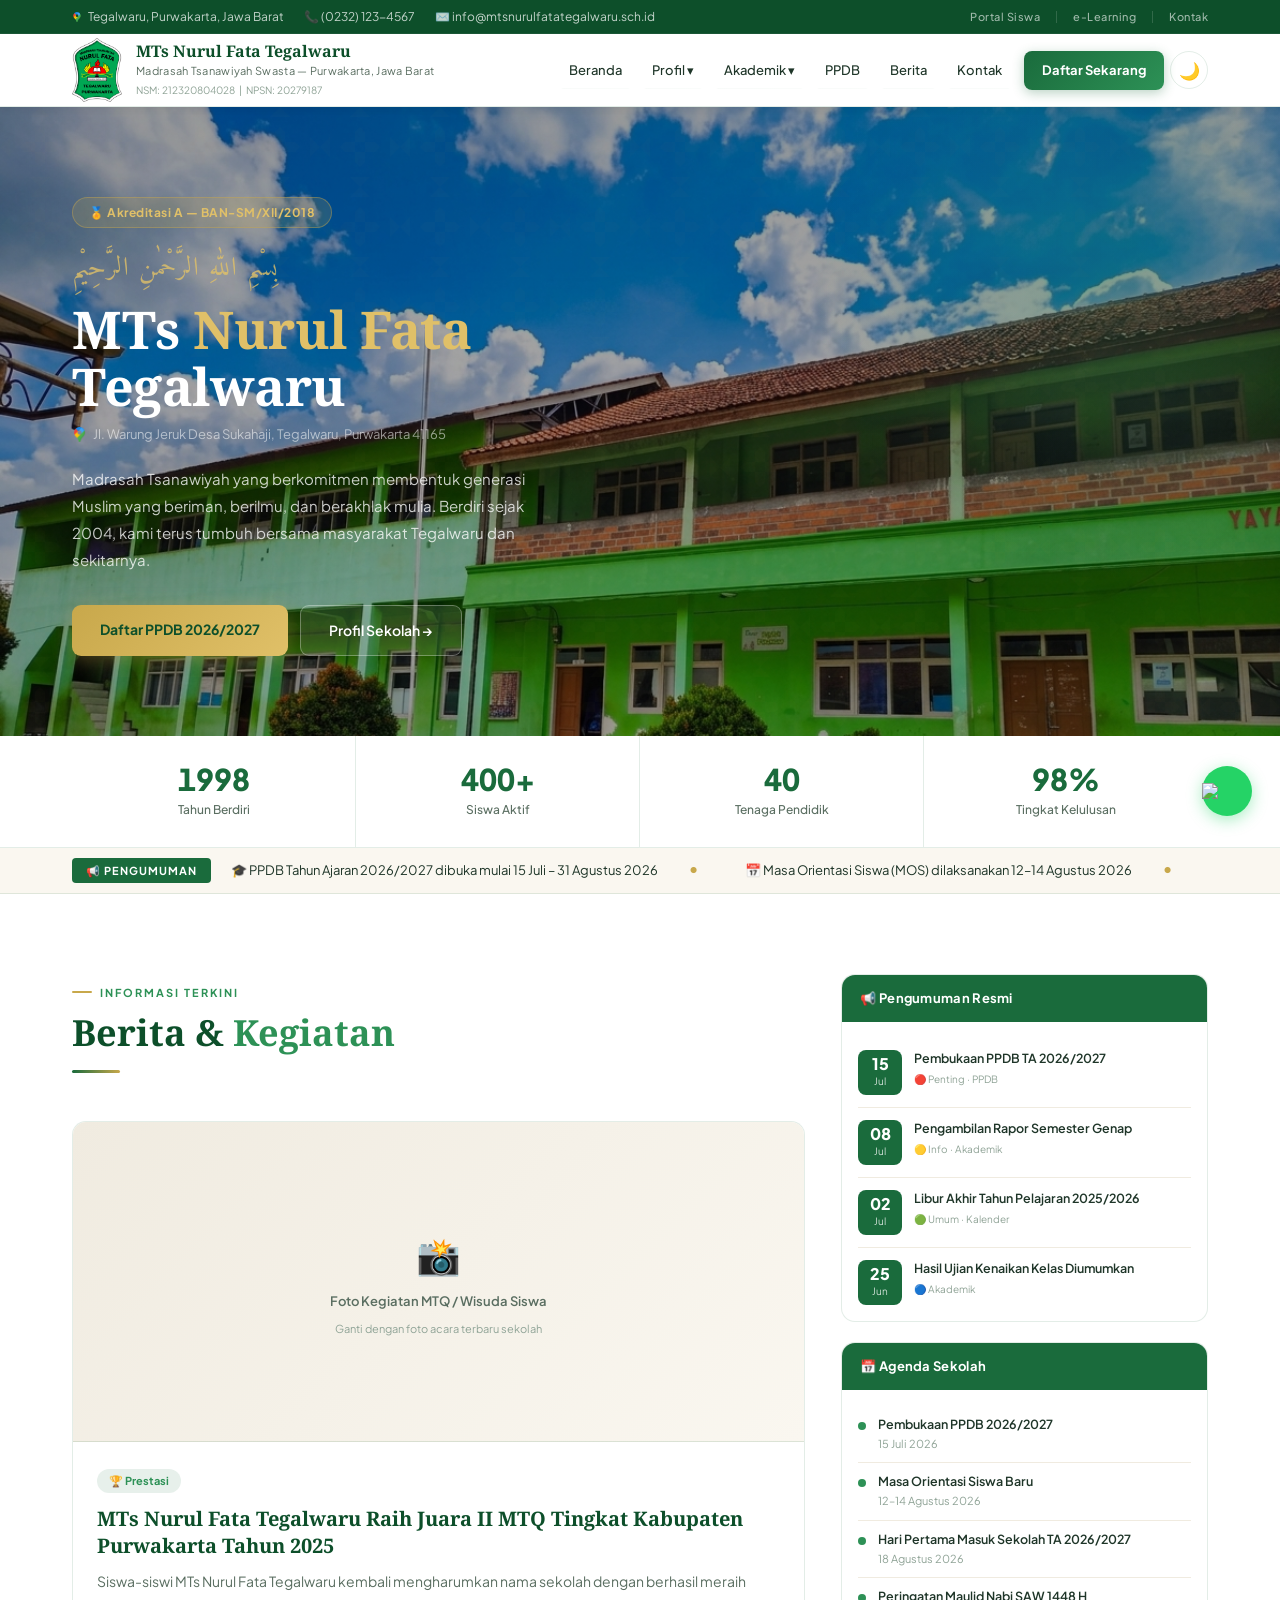
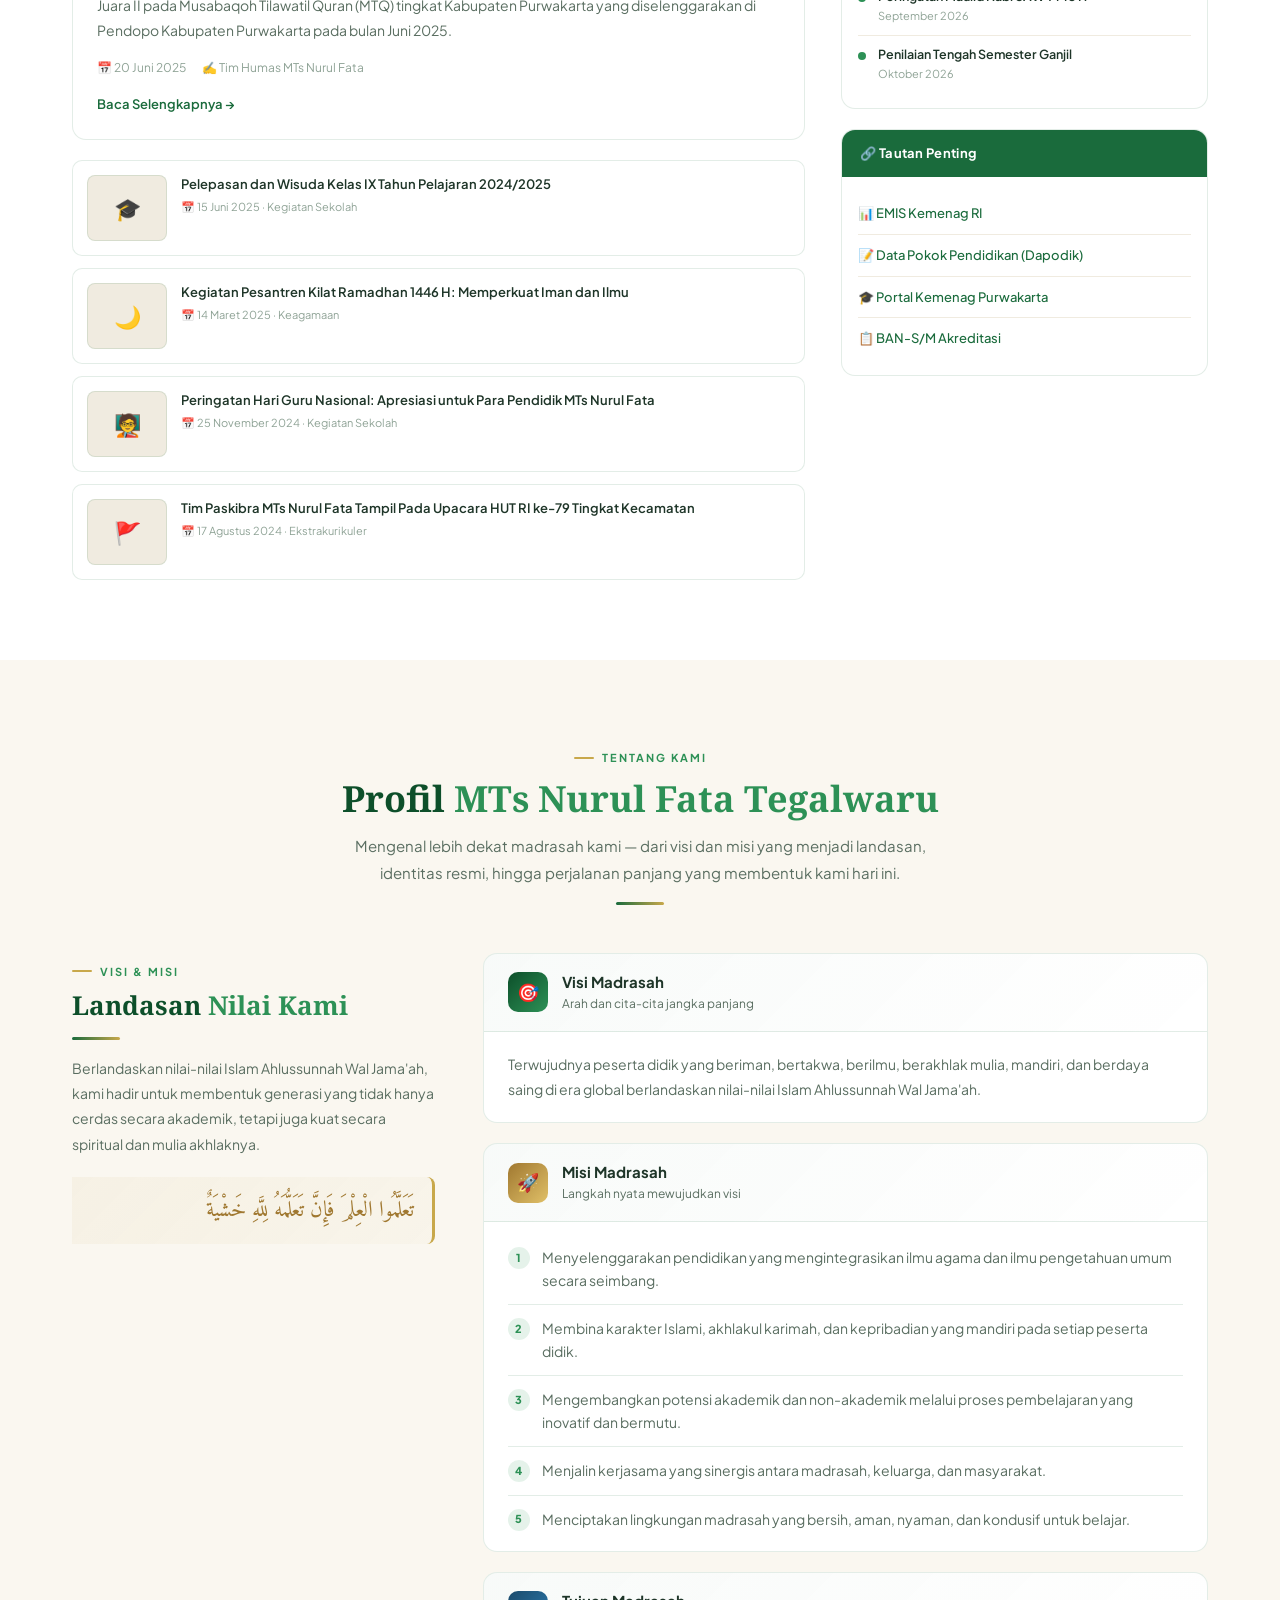
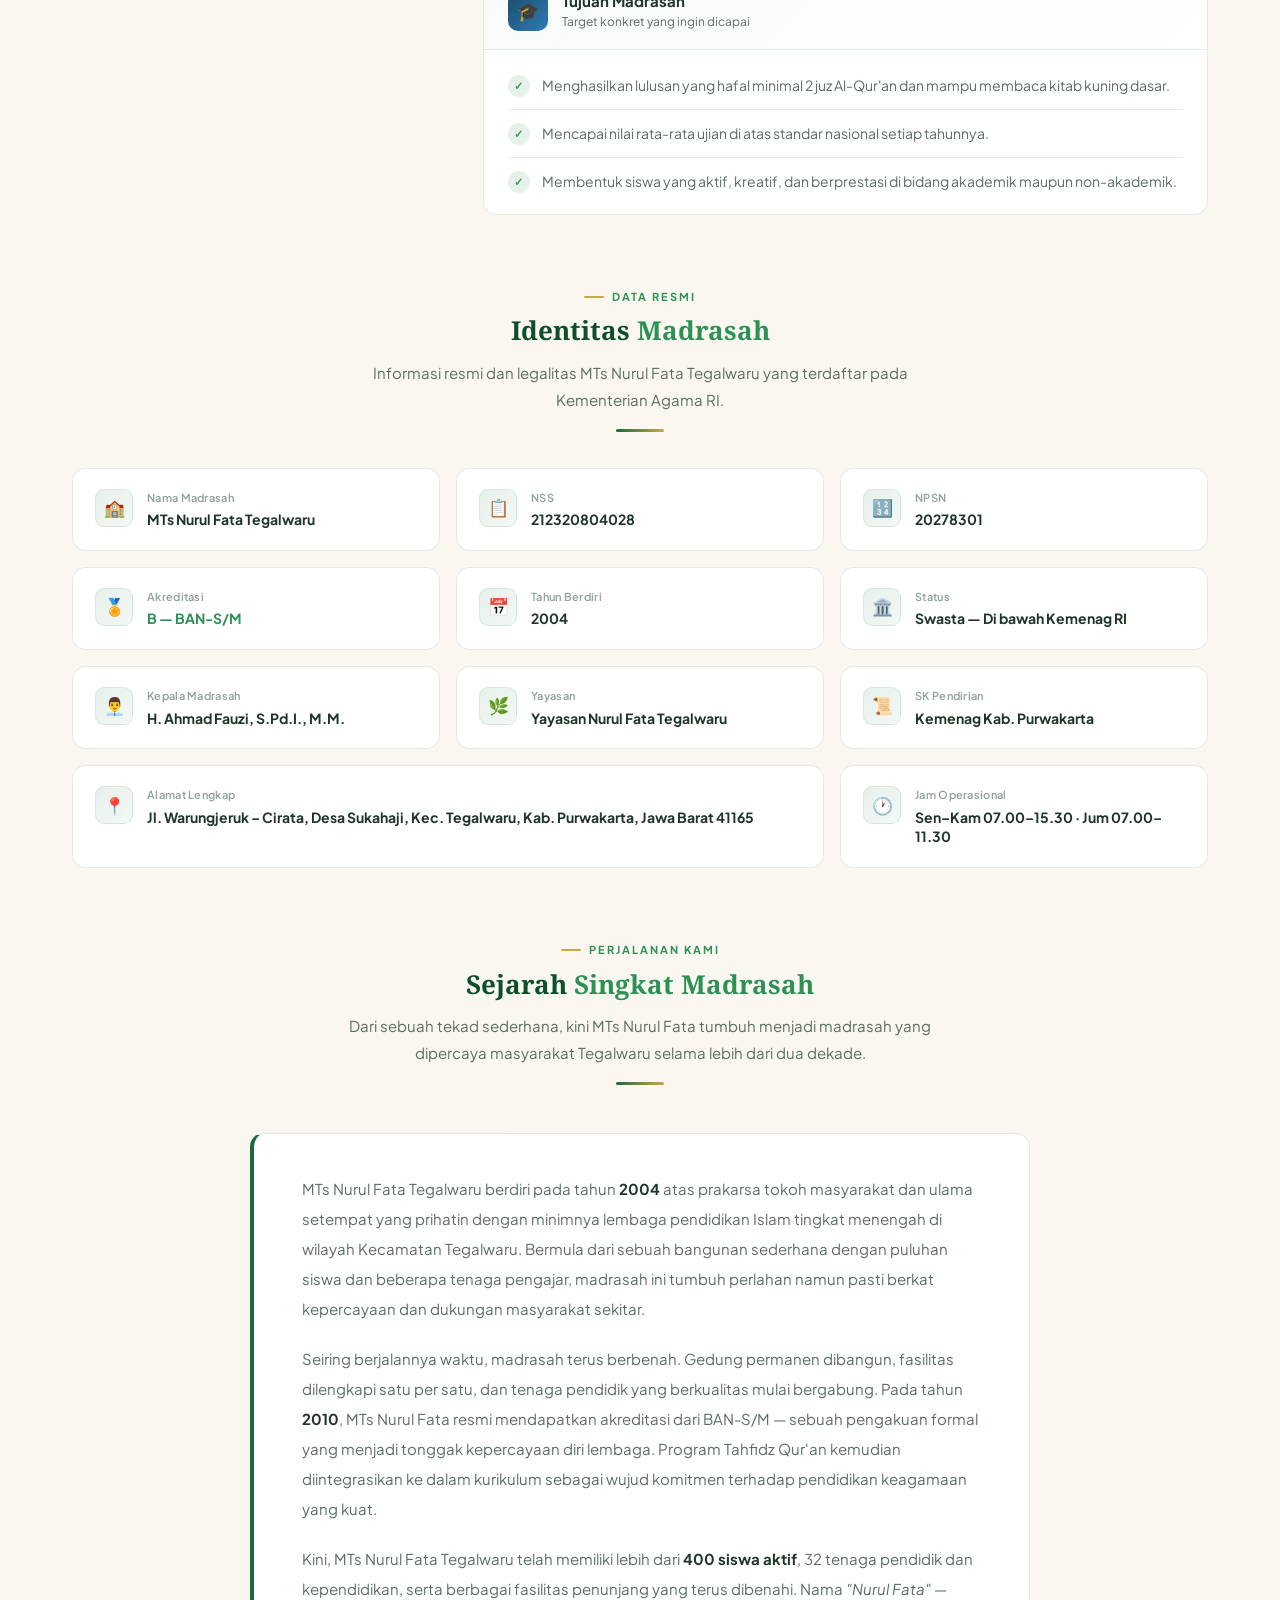
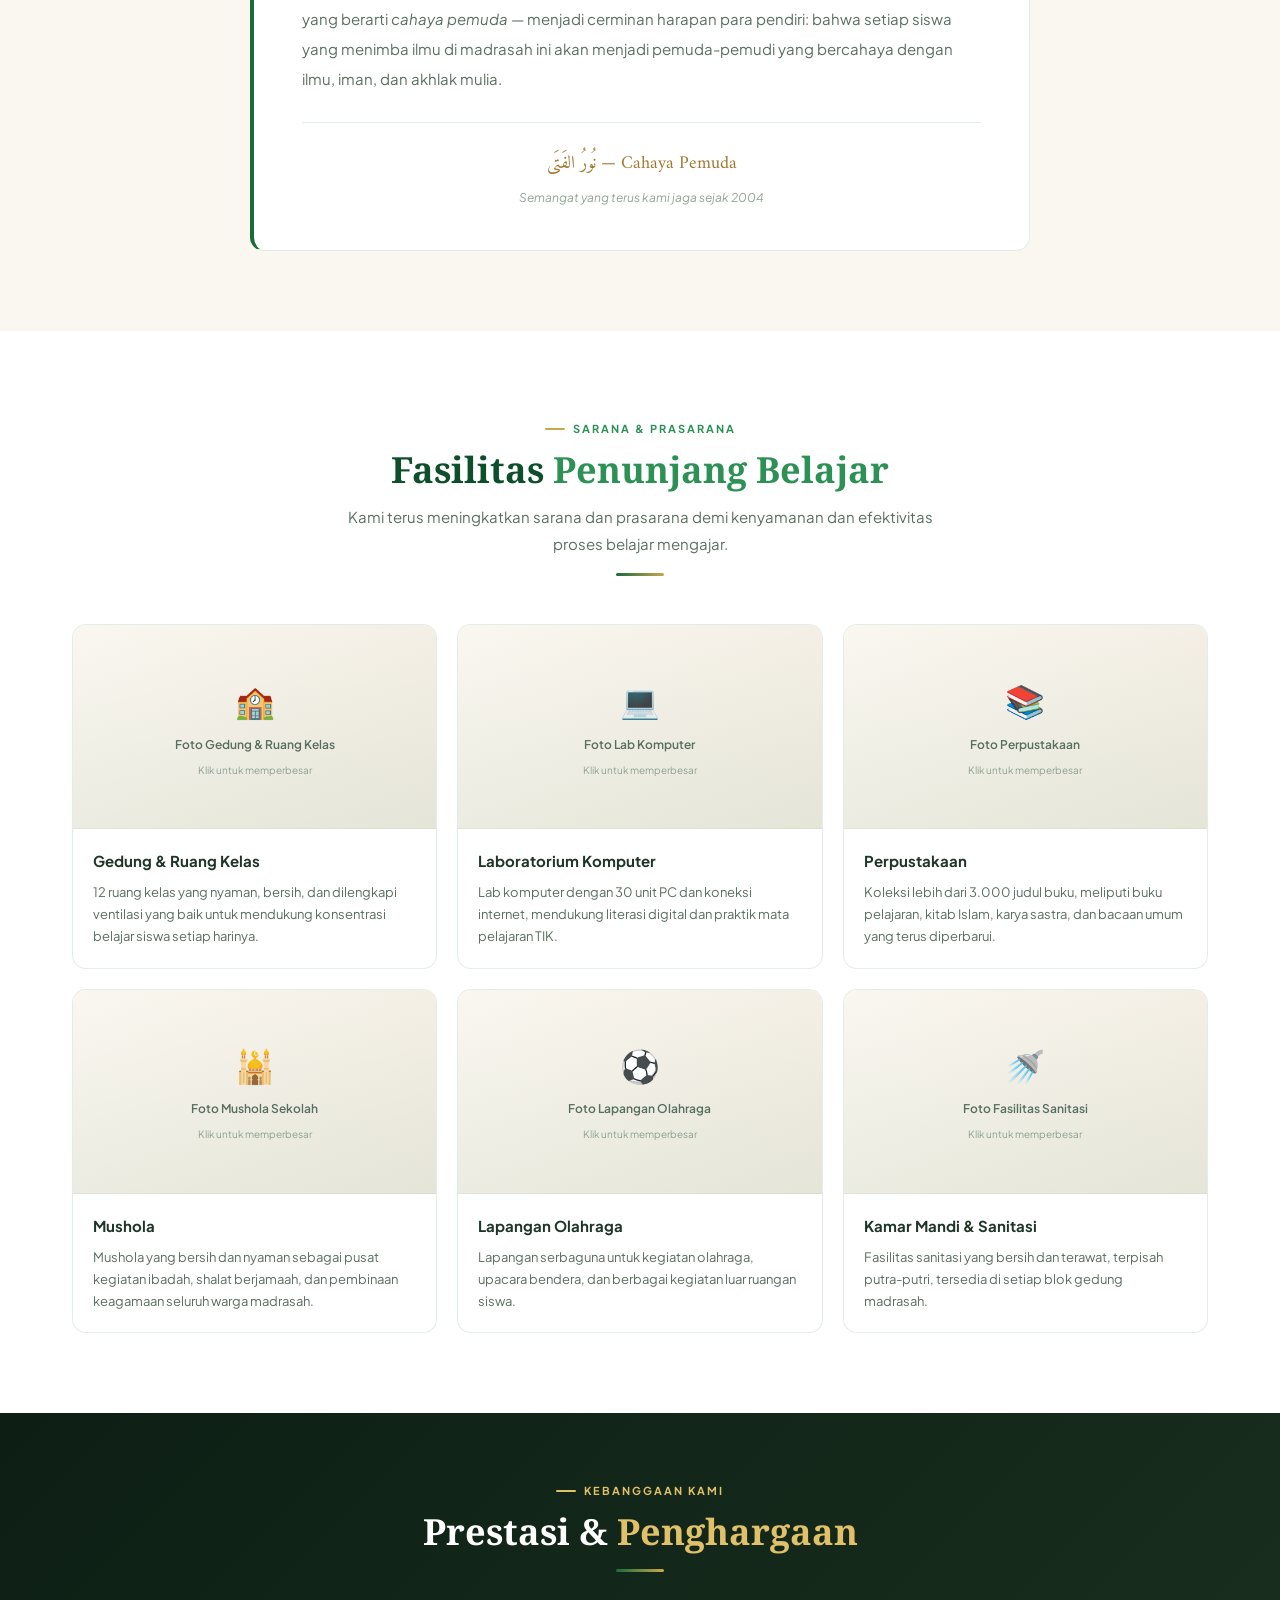
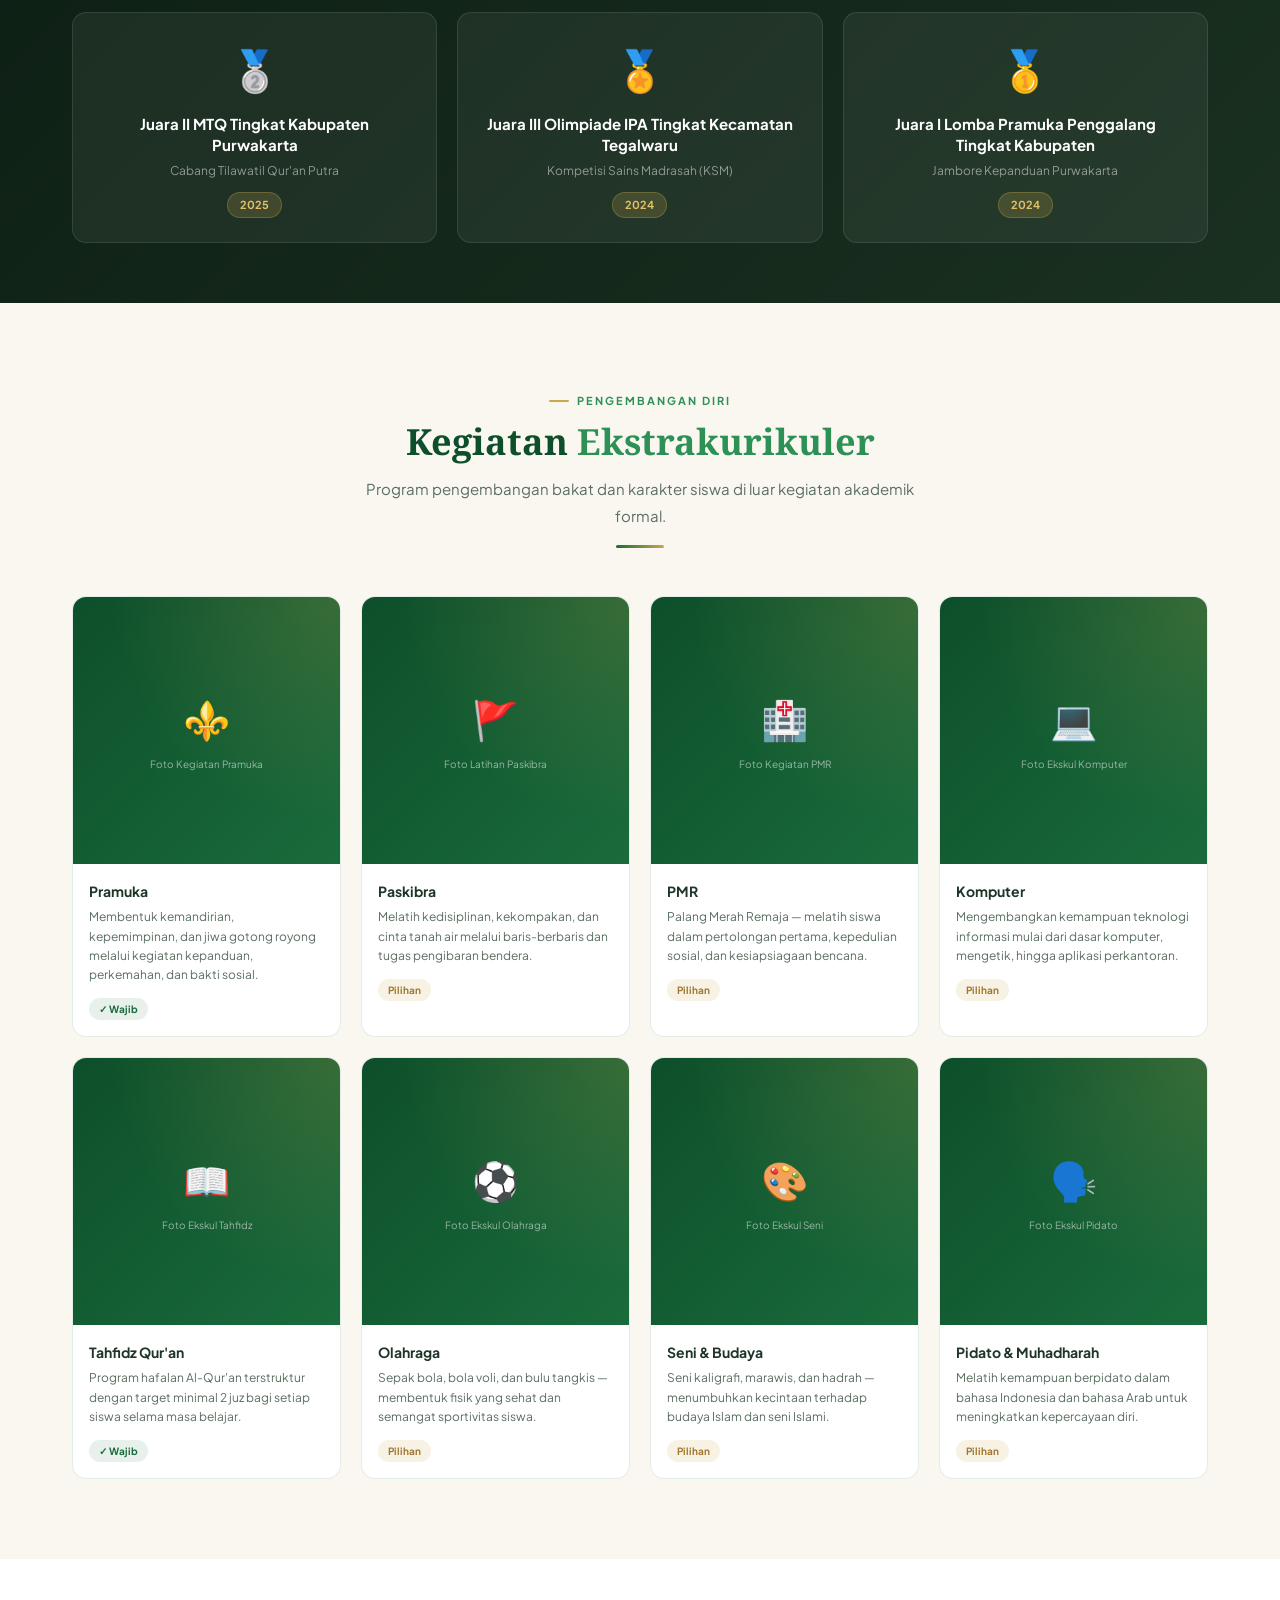
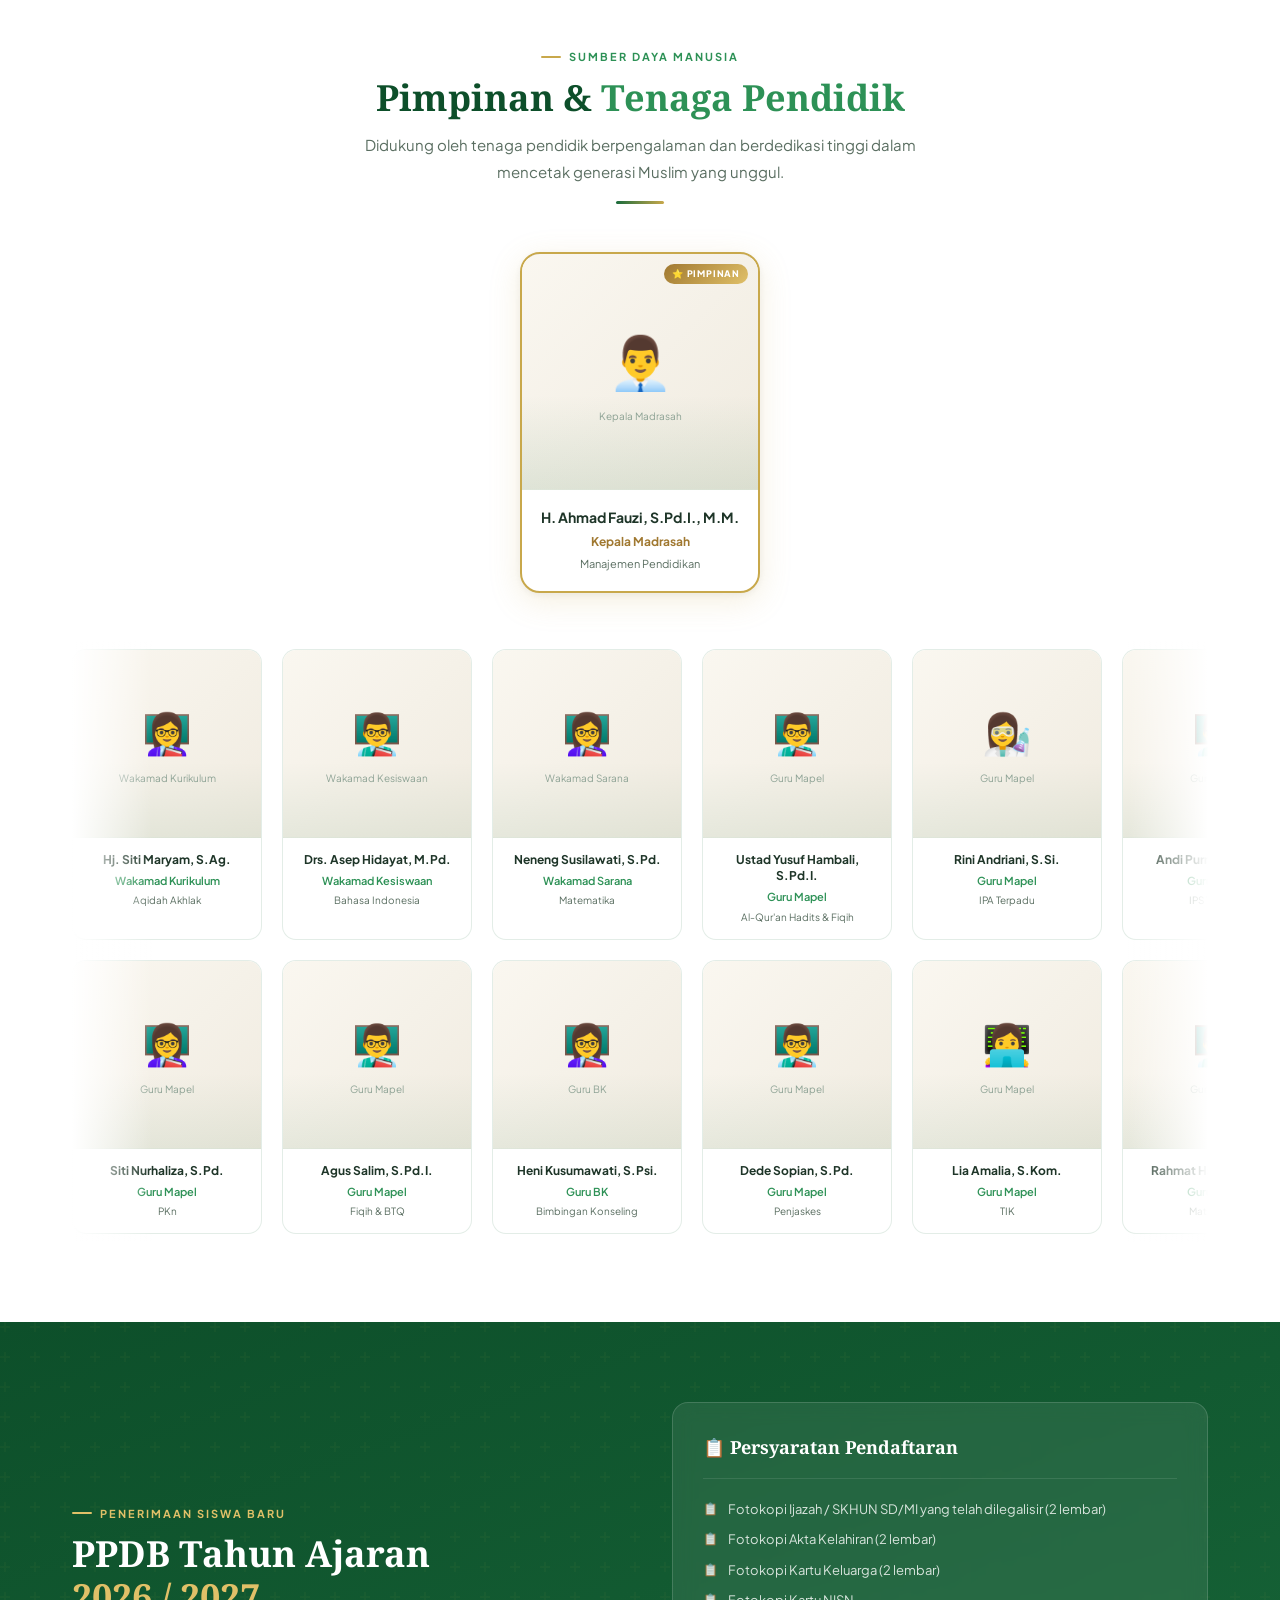
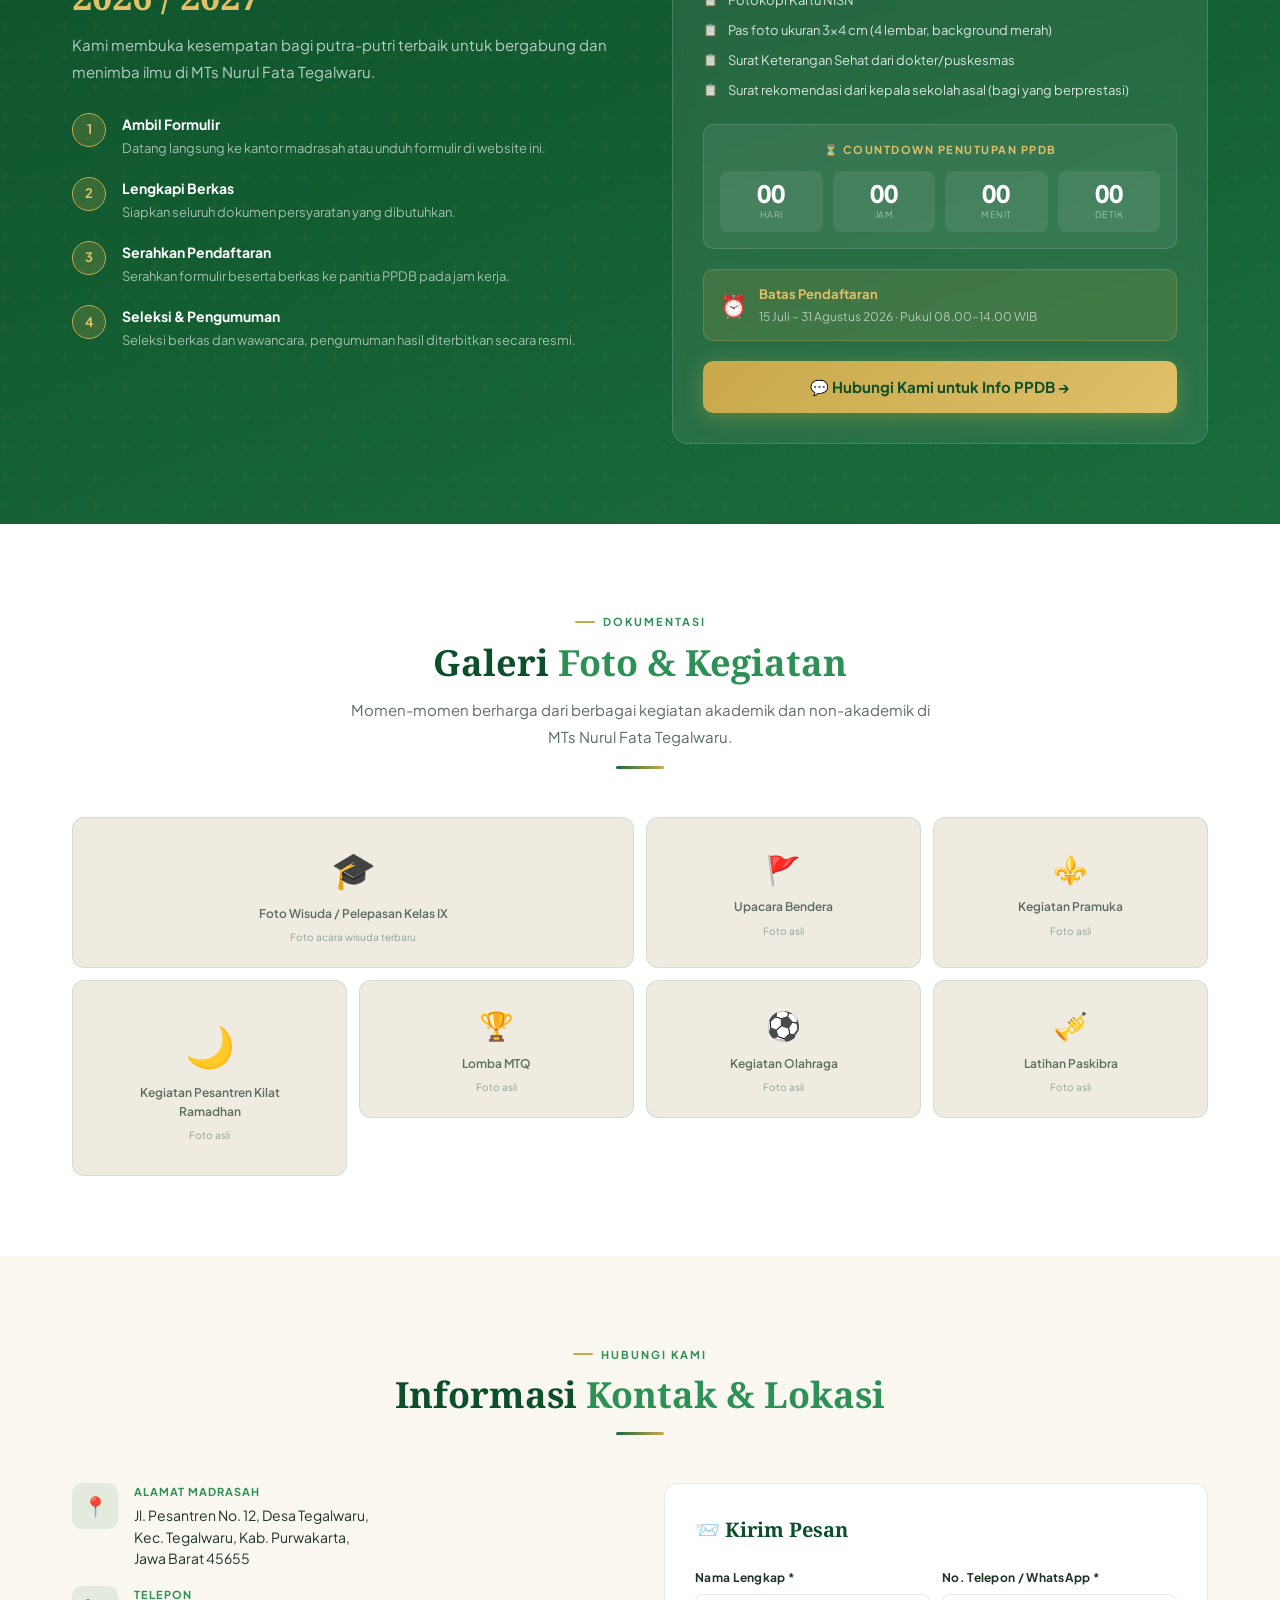
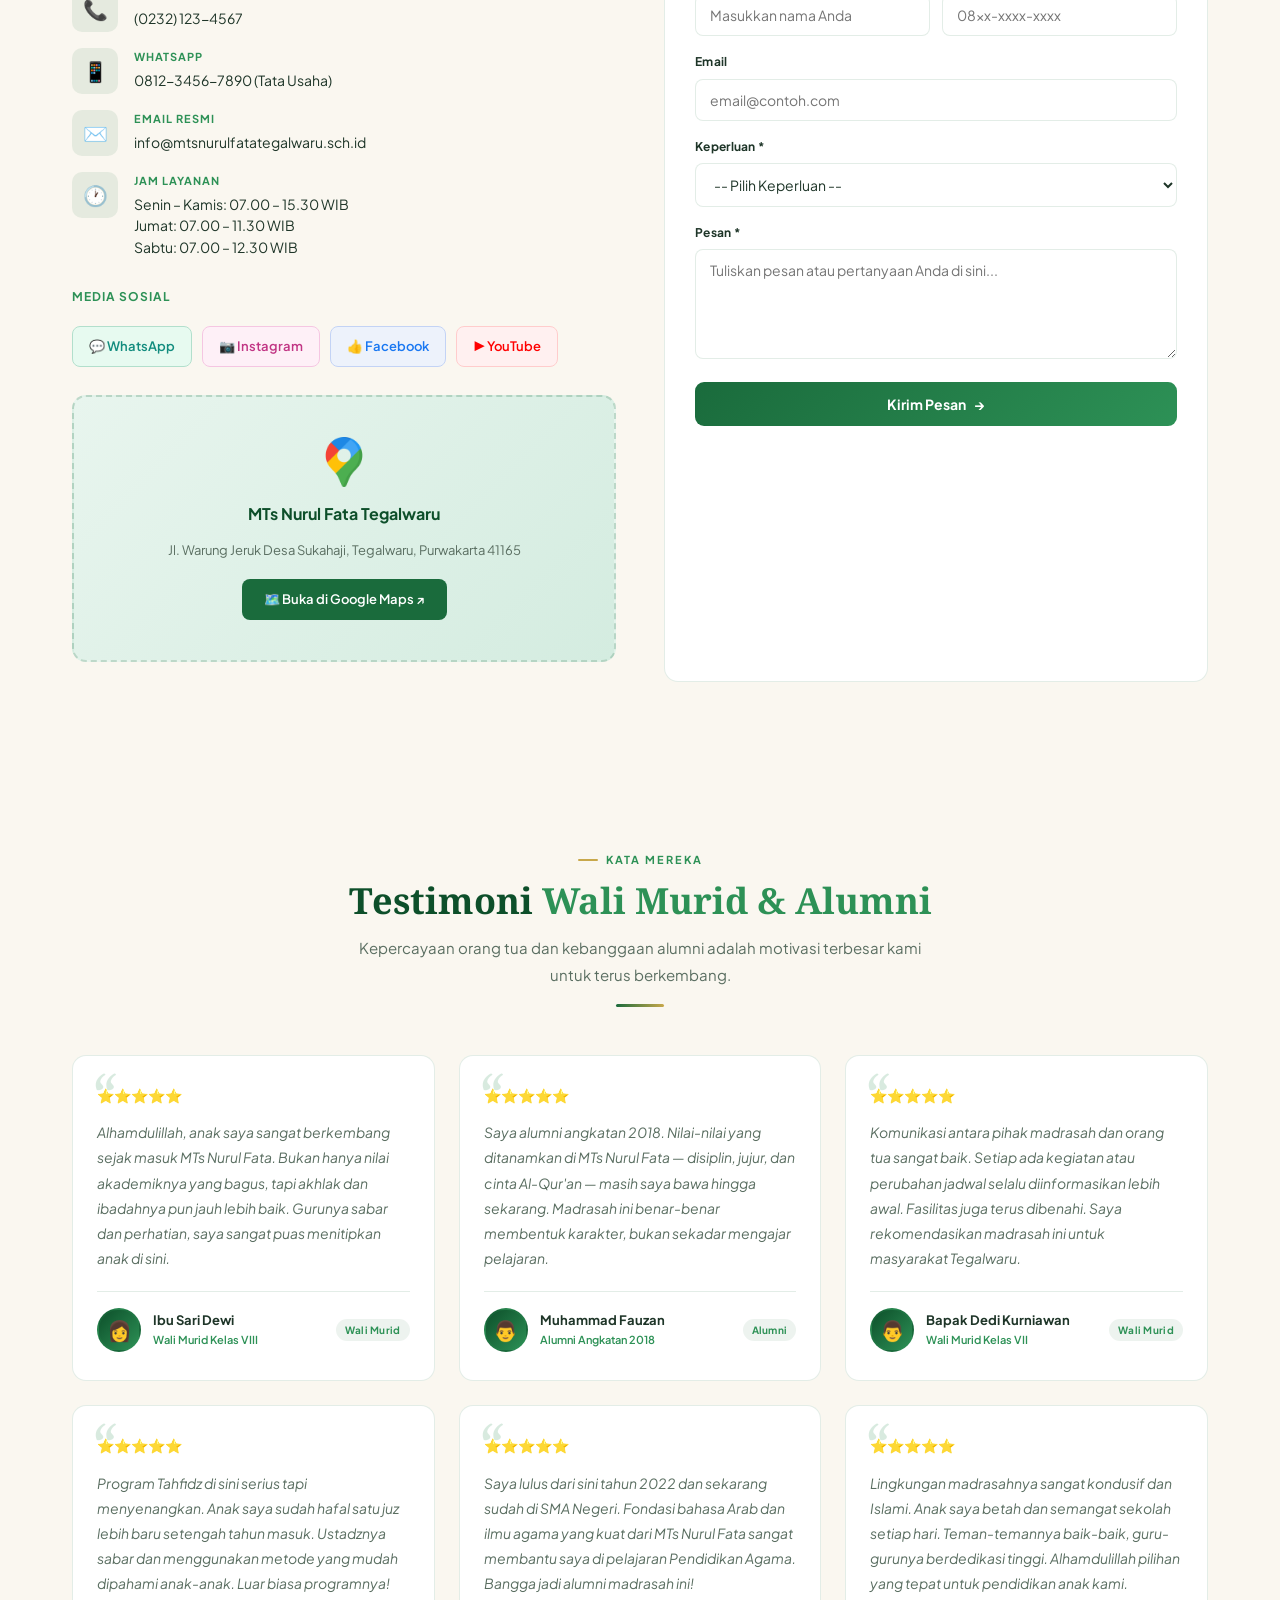
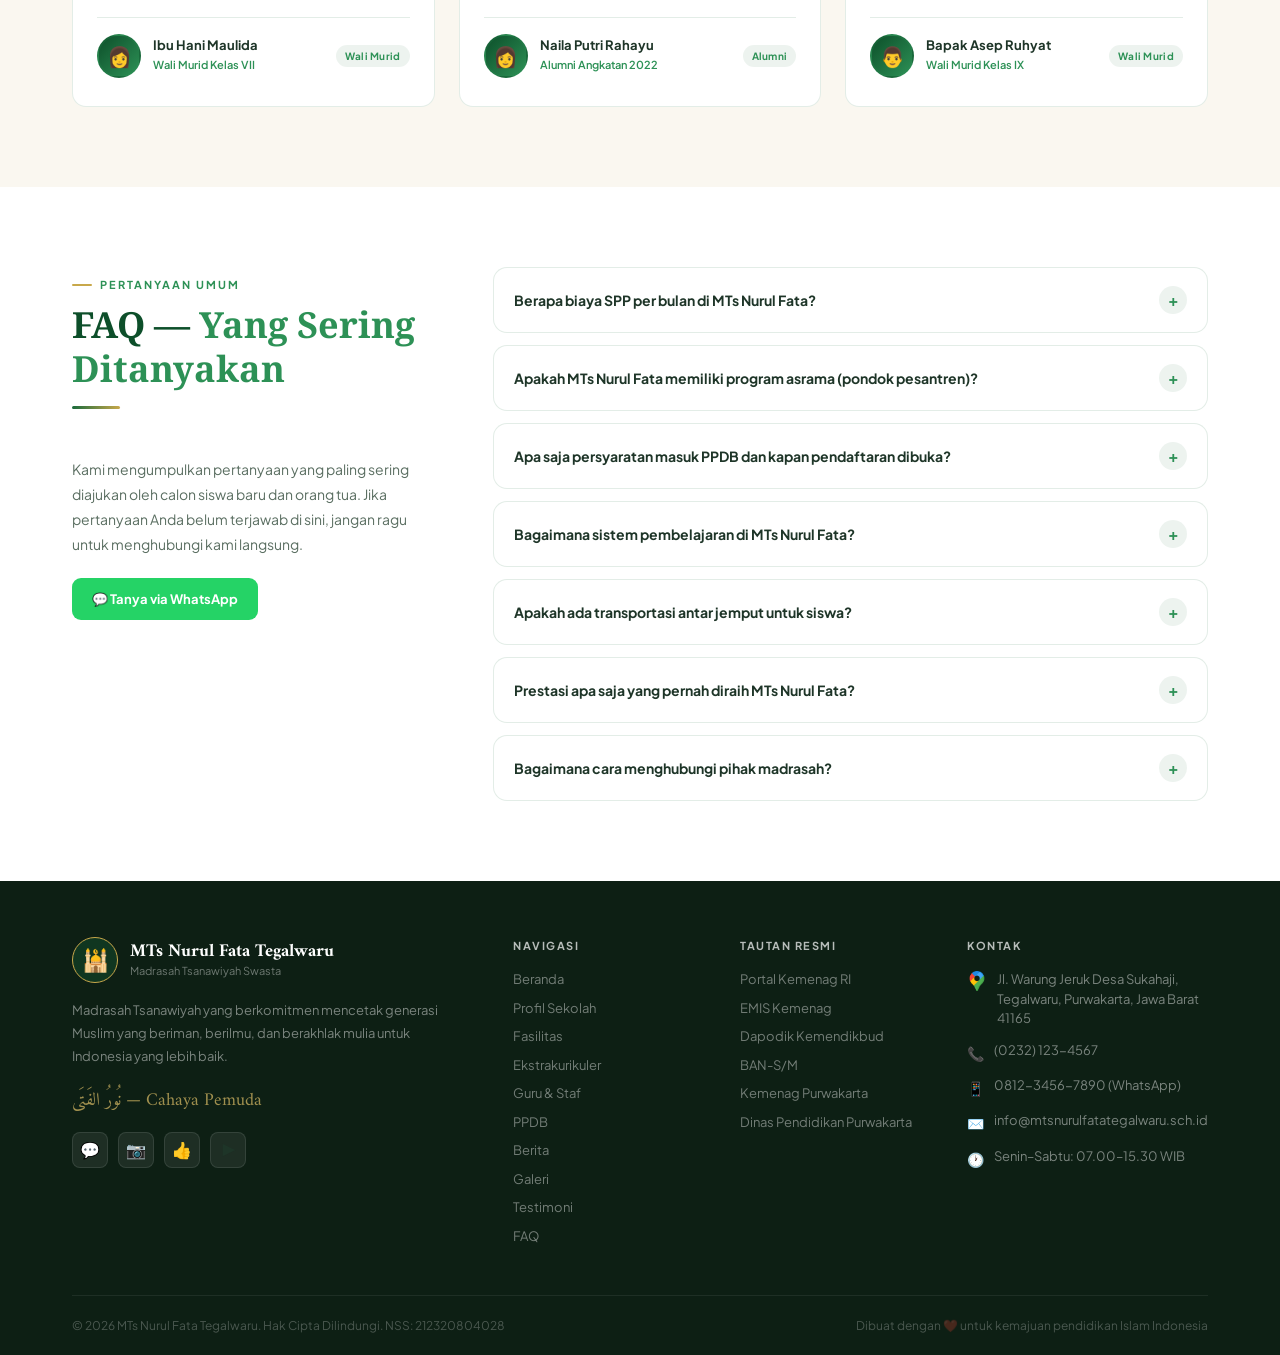
==== index.html @ 9e8f7e82 "Rename mts-nurul-fata-professional-2.html to index.html" ====
<!DOCTYPE html>
<html lang="id">
<head>
<meta charset="UTF-8"/>
<meta name="viewport" content="width=device-width, initial-scale=1.0"/>
<meta name="description" content="Website Resmi MTs Nurul Fata Tegalwaru - Madrasah Tsanawiyah Swasta, Tegalwaru, Purwakarta, Jawa Barat. Beriman, Berilmu, Berakhlak Mulia."/>
<meta name="keywords" content="MTs Nurul Fata, Tegalwaru, Purwakarta, Madrasah, PPDB, Sekolah Islam"/>
<meta property="og:title" content="MTs Nurul Fata Tegalwaru"/>
<meta property="og:description" content="Madrasah Tsanawiyah yang berkomitmen mencetak generasi Muslim yang beriman, berilmu, dan berakhlak mulia."/>
<title>MTs Nurul Fata Tegalwaru — Madrasah Tsanawiyah Swasta</title>
<link href="https://fonts.googleapis.com/css2?family=Amiri:ital,wght@0,400;0,700;1,400&family=Noto+Serif:ital,wght@0,400;0,600;0,700;1,400&family=Plus+Jakarta+Sans:wght@300;400;500;600;700;800&display=swap" rel="stylesheet"/>

<link rel="stylesheet" type="text/css" href="styles.css">
</head>
<body>

<!-- ══ LOADER ══ -->
<div id="loader">
  <div class="loader-logo">
    <img src="Logo-nf-loading.png">
  </div>
  <div class="loader-text">بِسْمِ اللّٰهِ الرَّحْمٰنِ الرَّحِيْمِ</div>
  <div class="loader-bar"><div class="loader-bar-fill"></div></div>
</div>

<!-- ══ BACK TO TOP ══ -->
<button id="backToTop" onclick="window.scrollTo({top:0,behavior:'smooth'})" title="Kembali ke atas">↑</button>

<!-- ══ WHATSAPP FLOATING ══ -->
<a id="waFloat" href="https://wa.me/6281234567890?text=Assalamu'alaikum%2C%20saya%20ingin%20bertanya%20tentang%20MTs%20Nurul%20Fata%20Tegalwaru" target="_blank" title="Chat WhatsApp">
  <img src="WhatsApp2.png" width="50">
</a>

<!-- ══ LIGHTBOX ══ -->
<div class="lightbox" id="lightbox" onclick="closeLightbox()">
  <button class="lightbox-close" onclick="closeLightbox()">✕</button>
  <div class="lightbox-content" onclick="event.stopPropagation()">
    <div class="lightbox-icon" id="lbIcon">📸</div>
    <div class="lightbox-title" id="lbTitle"></div>
    <div class="lightbox-sub" id="lbSub">Foto asli akan ditampilkan di sini</div>
  </div>
</div>

<!-- ══ MOBILE NAV ══ -->
<div class="mobile-nav" id="mobileNav" onclick="closeMobileNav()">
  <div class="mobile-nav-panel" onclick="event.stopPropagation()">
    <a href="#beranda" onclick="closeMobileNav()">🏠 Beranda</a>
    <a href="#profil" onclick="closeMobileNav()">🏫 Profil Sekolah</a>
    <a href="#fasilitas" onclick="closeMobileNav()">🏗️ Fasilitas</a>
    <a href="#ekskul" onclick="closeMobileNav()">⚽ Ekstrakurikuler</a>
    <a href="#guru" onclick="closeMobileNav()">👨‍🏫 Guru & Staf</a>
    <a href="#ppdb" onclick="closeMobileNav()">📝 PPDB</a>
    <a href="#berita" onclick="closeMobileNav()">📰 Berita</a>
    <a href="#galeri" onclick="closeMobileNav()">📸 Galeri</a>
    <a href="#kontak" onclick="closeMobileNav()">📞 Kontak</a>
    <a href="#ppdb" class="mobile-ppdb" onclick="closeMobileNav()">Daftar PPDB 2026/2027</a>
    <button onclick="toggleDark()" style="margin-top:16px;width:100%;padding:12px;border-radius:9px;border:1.5px solid var(--border);background:transparent;font-family:inherit;font-size:14px;font-weight:600;color:var(--teks);cursor:pointer;" id="darkToggleMobile">🌙 Ganti Tema Gelap/Terang</button>
  </div>
</div>

<!-- ══ TOP BAR ══ -->
<div class="topbar">
  <div class="topbar-inner">
    <div class="topbar-left">
      <div class="topbar-item"><img src="google-maps.png" width="10"> Tegalwaru, Purwakarta, Jawa Barat</div>
      <div class="topbar-item">📞 (0232) 123-4567</div>
      <div class="topbar-item">✉️ info@mtsnurulfatategalwaru.sch.id</div>
    </div>
    <div class="topbar-right">
      <a href="#">Portal Siswa</a>
      <div class="topbar-divider"></div>
      <a href="#">e-Learning</a>
      <div class="topbar-divider"></div>
      <a href="#kontak">Kontak</a>
    </div>
  </div>
</div>

<!-- ══ HEADER ══ -->
<header id="mainHeader">
  <div class="header-inner">
    <div class="logo">
      <div class="logo-emblem">
        <img src="Logo-nf.png">
      </div>
      <div class="logo-text">
        <div class="nama">MTs Nurul Fata Tegalwaru</div>
        <div class="sub">Madrasah Tsanawiyah Swasta — Purwakarta, Jawa Barat</div>
        <div class="nss">NSM: 212320804028 &nbsp;|&nbsp; NPSN: 20279187</div>
      </div>
    </div>
    <nav id="desktopNav">
      <a href="#beranda" class="active"><span>Beranda</span></a>
      <div class="nav-dropdown">
        <a href="#profil"><span>Profil ▾</span></a>
        <div class="nav-dropdown-menu">
          <a href="#profil">Visi & Misi</a>
          <a href="#profil">Identitas Sekolah</a>
          <a href="#profil">Sejarah Singkat</a>
          <a href="#guru">Guru & Staf</a>
        </div>
      </div>
      <div class="nav-dropdown">
        <a href="#fasilitas"><span>Akademik ▾</span></a>
        <div class="nav-dropdown-menu">
          <a href="#fasilitas">Fasilitas</a>
          <a href="#ekskul">Ekstrakurikuler</a>
          <a href="#galeri">Galeri</a>
        </div>
      </div>
      <a href="#ppdb"><span>PPDB</span></a>
      <a href="#berita"><span>Berita</span></a>
      <a href="#kontak"><span>Kontak</span></a>
      <a href="#ppdb" class="btn-ppdb-nav">Daftar Sekarang</a>
      <button id="darkToggle" onclick="toggleDark()" title="Ganti tema gelap/terang">🌙</button>
    </nav>
    </nav>
    <button class="hamburger" id="hamburgerBtn" onclick="toggleMobileNav()" aria-label="Menu">
      <span></span><span></span><span></span>
    </button>
  </div>
</header>

<!-- ══ HERO ══ -->
<section class="hero" id="beranda">
  <div class="hero-pattern"></div>
  <div class="hero-glow"></div>
  <div class="hero-inner">
    <div class="hero-text">
      <div class="hero-akreditasi reveal">🏅 Akreditasi A — BAN-SM/XII/2018</div>
      <div class="hero-arabic reveal">بِسْمِ اللّٰهِ الرَّحْمٰنِ الرَّحِيْمِ</div>
      <h1 class="reveal">MTs <span>Nurul Fata</span><br>Tegalwaru</h1>
      <div class="hero-lokasi reveal">
      <img src="google-maps.png" width="15"> Jl. Warung Jeruk Desa Sukahaji, Tegalwaru, Purwakarta 41165</div>
      <p class="hero-desc reveal">
        Madrasah Tsanawiyah yang berkomitmen membentuk generasi Muslim
        yang beriman, berilmu, dan berakhlak mulia. Berdiri sejak 2004,
        kami terus tumbuh bersama masyarakat Tegalwaru dan sekitarnya.
      </p>
      <div class="hero-cta reveal">
        <a href="#ppdb" class="btn-primary">Daftar PPDB 2026/2027</a>
        <a href="#profil" class="btn-secondary">Profil Sekolah →</a>
      </div>
    </div>
  </div>
</section>

<!-- ══ STATS ══ -->
<div class="hero-stats">
  <div class="hero-stats-inner">
    <div class="stat-item reveal">
      <div class="stat-num" data-target="1998" data-mode="+">1998</div>
      <div class="stat-label">Tahun Berdiri</div>
    </div>
    <div class="stat-item reveal">
      <div class="stat-num" data-target="400" data-suffix="+">0</div>
      <div class="stat-label">Siswa Aktif</div>
    </div>
    <div class="stat-item reveal">
      <div class="stat-num" data-target="40">0</div>
      <div class="stat-label">Tenaga Pendidik</div>
    </div>
    <div class="stat-item reveal">
      <div class="stat-num" data-target="98" data-suffix="%">0</div>
      <div class="stat-label">Tingkat Kelulusan</div>
    </div>
  </div>
</div>

<!-- ══ TICKER ══ -->
<div class="ticker">
  <div class="ticker-inner">
    <div class="ticker-label">📢 Pengumuman</div>
    <div class="ticker-track">
      <div class="ticker-content">
        <span class="ticker-item">🎓 PPDB Tahun Ajaran 2026/2027 dibuka mulai 15 Juli – 31 Agustus 2026</span>
        <span class="ticker-item">📅 Masa Orientasi Siswa (MOS) dilaksanakan 12–14 Agustus 2026</span>
        <span class="ticker-item">🏆 MTs Nurul Fata raih Juara II Lomba MTQ Tingkat Kabupaten Purwakarta 2025</span>
        <span class="ticker-item">📋 Pengambilan rapor semester genap mulai 8 Juli 2026 di wali kelas masing-masing</span>
        <span class="ticker-item">🌙 Selamat datang di website resmi MTs Nurul Fata Tegalwaru</span>
        <span class="ticker-item">🎓 PPDB Tahun Ajaran 2026/2027 dibuka mulai 15 Juli – 31 Agustus 2026</span>
        <span class="ticker-item">📅 Masa Orientasi Siswa (MOS) dilaksanakan 12–14 Agustus 2026</span>
        <span class="ticker-item">🏆 MTs Nurul Fata raih Juara II Lomba MTQ Tingkat Kabupaten Purwakarta 2025</span>
        <span class="ticker-item">📋 Pengambilan rapor semester genap mulai 8 Juli 2026 di wali kelas masing-masing</span>
        <span class="ticker-item">🌙 Selamat datang di website resmi MTs Nurul Fata Tegalwaru</span>
      </div>
    </div>
  </div>
</div>

<!-- ══ BERITA + SIDEBAR ══ -->
<section class="section" id="berita">
  <div class="section-inner">
    <div class="beranda-grid">
      <div class="reveal-left">
        <div class="section-header">
          <div class="section-label">Informasi Terkini</div>
          <h2 class="section-title">Berita & <span>Kegiatan</span></h2>
          <div class="divider"></div>
        </div>
        <div class="berita-utama">
          <div class="berita-utama-foto">
            <div class="icon">📸</div>
            <div class="label">Foto Kegiatan MTQ / Wisuda Siswa</div>
            <div class="sub">Ganti dengan foto acara terbaru sekolah</div>
          </div>
          <div class="berita-utama-body">
            <span class="berita-tag">🏆 Prestasi</span>
            <h3>MTs Nurul Fata Tegalwaru Raih Juara II MTQ Tingkat Kabupaten Purwakarta Tahun 2025</h3>
            <p>Siswa-siswi MTs Nurul Fata Tegalwaru kembali mengharumkan nama sekolah dengan berhasil meraih Juara II pada Musabaqoh Tilawatil Quran (MTQ) tingkat Kabupaten Purwakarta yang diselenggarakan di Pendopo Kabupaten Purwakarta pada bulan Juni 2025.</p>
            <div class="berita-meta">
              <span>📅 20 Juni 2025</span>
              <span>✍️ Tim Humas MTs Nurul Fata</span>
            </div>
            <a href="#" class="btn-baca">Baca Selengkapnya →</a>
          </div>
        </div>
        <div class="berita-list">
          <div class="berita-item">
            <div class="berita-item-foto">🎓</div>
            <div class="berita-item-body">
              <h4>Pelepasan dan Wisuda Kelas IX Tahun Pelajaran 2024/2025</h4>
              <div class="meta">📅 15 Juni 2025 · Kegiatan Sekolah</div>
            </div>
          </div>
          <div class="berita-item">
            <div class="berita-item-foto">🌙</div>
            <div class="berita-item-body">
              <h4>Kegiatan Pesantren Kilat Ramadhan 1446 H: Memperkuat Iman dan Ilmu</h4>
              <div class="meta">📅 14 Maret 2025 · Keagamaan</div>
            </div>
          </div>
          <div class="berita-item">
            <div class="berita-item-foto">🧑‍🏫</div>
            <div class="berita-item-body">
              <h4>Peringatan Hari Guru Nasional: Apresiasi untuk Para Pendidik MTs Nurul Fata</h4>
              <div class="meta">📅 25 November 2024 · Kegiatan Sekolah</div>
            </div>
          </div>
          <div class="berita-item">
            <div class="berita-item-foto">🚩</div>
            <div class="berita-item-body">
              <h4>Tim Paskibra MTs Nurul Fata Tampil Pada Upacara HUT RI ke-79 Tingkat Kecamatan</h4>
              <div class="meta">📅 17 Agustus 2024 · Ekstrakurikuler</div>
            </div>
          </div>
        </div>
      </div>

      <!-- Sidebar -->
      <div class="sidebar reveal-right">
        <div class="sidebar-widget">
          <div class="widget-header">📢 Pengumuman Resmi</div>
          <div class="widget-body">
            <div class="pengumuman-item">
              <div class="pengumuman-date"><div class="day">15</div><div class="mon">Jul</div></div>
              <div><h4>Pembukaan PPDB TA 2026/2027</h4><div class="cat">🔴 Penting · PPDB</div></div>
            </div>
            <div class="pengumuman-item">
              <div class="pengumuman-date"><div class="day">08</div><div class="mon">Jul</div></div>
              <div><h4>Pengambilan Rapor Semester Genap</h4><div class="cat">🟡 Info · Akademik</div></div>
            </div>
            <div class="pengumuman-item">
              <div class="pengumuman-date"><div class="day">02</div><div class="mon">Jul</div></div>
              <div><h4>Libur Akhir Tahun Pelajaran 2025/2026</h4><div class="cat">🟢 Umum · Kalender</div></div>
            </div>
            <div class="pengumuman-item">
              <div class="pengumuman-date"><div class="day">25</div><div class="mon">Jun</div></div>
              <div><h4>Hasil Ujian Kenaikan Kelas Diumumkan</h4><div class="cat">🔵 Akademik</div></div>
            </div>
          </div>
        </div>

        <div class="sidebar-widget">
          <div class="widget-header">📅 Agenda Sekolah</div>
          <div class="widget-body">
            <div class="agenda-item"><div class="agenda-dot"></div><div><h4>Pembukaan PPDB 2026/2027</h4><div class="tgl">15 Juli 2026</div></div></div>
            <div class="agenda-item"><div class="agenda-dot"></div><div><h4>Masa Orientasi Siswa Baru</h4><div class="tgl">12–14 Agustus 2026</div></div></div>
            <div class="agenda-item"><div class="agenda-dot"></div><div><h4>Hari Pertama Masuk Sekolah TA 2026/2027</h4><div class="tgl">18 Agustus 2026</div></div></div>
            <div class="agenda-item"><div class="agenda-dot"></div><div><h4>Peringatan Maulid Nabi SAW 1448 H</h4><div class="tgl">September 2026</div></div></div>
            <div class="agenda-item"><div class="agenda-dot"></div><div><h4>Penilaian Tengah Semester Ganjil</h4><div class="tgl">Oktober 2026</div></div></div>
          </div>
        </div>

        <div class="sidebar-widget">
          <div class="widget-header">🔗 Tautan Penting</div>
          <div class="widget-body">
            <a href="#" class="tautan-item">📊 EMIS Kemenag RI</a>
            <a href="#" class="tautan-item">📝 Data Pokok Pendidikan (Dapodik)</a>
            <a href="#" class="tautan-item">🎓 Portal Kemenag Purwakarta</a>
            <a href="#" class="tautan-item">📋 BAN-S/M Akreditasi</a>
          </div>
        </div>
      </div>
    </div>
  </div>
</section>

<!-- ══ PROFIL ══ -->
<section class="section profil-bg" id="profil">
  <div class="section-inner">

    <div class="section-header center reveal">
      <div class="section-label">Tentang Kami</div>
      <h2 class="section-title">Profil <span>MTs Nurul Fata Tegalwaru</span></h2>
      <p class="section-desc">Mengenal lebih dekat madrasah kami — dari visi dan misi yang menjadi landasan, identitas resmi, hingga perjalanan panjang yang membentuk kami hari ini.</p>
      <div class="divider"></div>
    </div>

    <!-- Blok 1: Visi & Misi -->
    <div class="profil-vm-wrap">
      <div class="profil-vm-intro reveal-left">
        <div class="section-label">Visi & Misi</div>
        <h3 class="section-title" style="font-size:clamp(20px,2.5vw,26px);">Landasan <span>Nilai Kami</span></h3>
        <div class="divider" style="margin:16px 0;"></div>
        <p>Berlandaskan nilai-nilai Islam Ahlussunnah Wal Jama'ah, kami hadir untuk membentuk generasi yang tidak hanya cerdas secara akademik, tetapi juga kuat secara spiritual dan mulia akhlaknya.</p>
        <div class="profil-vm-arabic">تَعَلَّمُوا الْعِلْمَ فَإِنَّ تَعَلُّمَهُ لِلَّهِ خَشْيَةٌ</div>
      </div>
      <div class="vm-blocks reveal-right">
        <div class="vm-block">
          <div class="vm-block-header">
            <div class="vm-block-icon hijau">🎯</div>
            <div><h3>Visi Madrasah</h3><span>Arah dan cita-cita jangka panjang</span></div>
          </div>
          <div class="vm-block-body">
            <p>Terwujudnya peserta didik yang beriman, bertakwa, berilmu, berakhlak mulia, mandiri, dan berdaya saing di era global berlandaskan nilai-nilai Islam Ahlussunnah Wal Jama'ah.</p>
          </div>
        </div>
        <div class="vm-block">
          <div class="vm-block-header">
            <div class="vm-block-icon emas">🚀</div>
            <div><h3>Misi Madrasah</h3><span>Langkah nyata mewujudkan visi</span></div>
          </div>
          <div class="vm-block-body">
            <ul class="vm-list">
              <li><span class="num">1</span><span>Menyelenggarakan pendidikan yang mengintegrasikan ilmu agama dan ilmu pengetahuan umum secara seimbang.</span></li>
              <li><span class="num">2</span><span>Membina karakter Islami, akhlakul karimah, dan kepribadian yang mandiri pada setiap peserta didik.</span></li>
              <li><span class="num">3</span><span>Mengembangkan potensi akademik dan non-akademik melalui proses pembelajaran yang inovatif dan bermutu.</span></li>
              <li><span class="num">4</span><span>Menjalin kerjasama yang sinergis antara madrasah, keluarga, dan masyarakat.</span></li>
              <li><span class="num">5</span><span>Menciptakan lingkungan madrasah yang bersih, aman, nyaman, dan kondusif untuk belajar.</span></li>
            </ul>
          </div>
        </div>
        <div class="vm-block">
          <div class="vm-block-header">
            <div class="vm-block-icon biru">🎓</div>
            <div><h3>Tujuan Madrasah</h3><span>Target konkret yang ingin dicapai</span></div>
          </div>
          <div class="vm-block-body">
            <ul class="vm-list">
              <li><span class="num">✓</span><span>Menghasilkan lulusan yang hafal minimal 2 juz Al-Qur'an dan mampu membaca kitab kuning dasar.</span></li>
              <li><span class="num">✓</span><span>Mencapai nilai rata-rata ujian di atas standar nasional setiap tahunnya.</span></li>
              <li><span class="num">✓</span><span>Membentuk siswa yang aktif, kreatif, dan berprestasi di bidang akademik maupun non-akademik.</span></li>
            </ul>
          </div>
        </div>
      </div>
    </div>

    <!-- Blok 2: Identitas -->
    <div class="profil-identitas-wrap">
      <div class="section-header center reveal">
        <div class="section-label">Data Resmi</div>
        <h3 class="section-title" style="font-size:clamp(20px,2.5vw,26px);">Identitas <span>Madrasah</span></h3>
        <p class="section-desc">Informasi resmi dan legalitas MTs Nurul Fata Tegalwaru yang terdaftar pada Kementerian Agama RI.</p>
        <div class="divider"></div>
      </div>
      <div class="identitas-grid">
        <div class="id-card reveal"><div class="id-card-icon">🏫</div><div class="id-card-body"><div class="label">Nama Madrasah</div><div class="value">MTs Nurul Fata Tegalwaru</div></div></div>
        <div class="id-card reveal"><div class="id-card-icon">📋</div><div class="id-card-body"><div class="label">NSS</div><div class="value">212320804028</div></div></div>
        <div class="id-card reveal"><div class="id-card-icon">🔢</div><div class="id-card-body"><div class="label">NPSN</div><div class="value">20278301</div></div></div>
        <div class="id-card reveal"><div class="id-card-icon">🏅</div><div class="id-card-body"><div class="label">Akreditasi</div><div class="value accent">B — BAN-S/M</div></div></div>
        <div class="id-card reveal"><div class="id-card-icon">📅</div><div class="id-card-body"><div class="label">Tahun Berdiri</div><div class="value">2004</div></div></div>
        <div class="id-card reveal"><div class="id-card-icon">🏛️</div><div class="id-card-body"><div class="label">Status</div><div class="value">Swasta — Di bawah Kemenag RI</div></div></div>
        <div class="id-card reveal"><div class="id-card-icon">👨‍💼</div><div class="id-card-body"><div class="label">Kepala Madrasah</div><div class="value">H. Ahmad Fauzi, S.Pd.I., M.M.</div></div></div>
        <div class="id-card reveal"><div class="id-card-icon">🌿</div><div class="id-card-body"><div class="label">Yayasan</div><div class="value">Yayasan Nurul Fata Tegalwaru</div></div></div>
        <div class="id-card reveal"><div class="id-card-icon">📜</div><div class="id-card-body"><div class="label">SK Pendirian</div><div class="value">Kemenag Kab. Purwakarta</div></div></div>
        <div class="id-card double-span reveal"><div class="id-card-icon">📍</div><div class="id-card-body"><div class="label">Alamat Lengkap</div><div class="value">Jl. Warungjeruk – Cirata, Desa Sukahaji, Kec. Tegalwaru, Kab. Purwakarta, Jawa Barat 41165</div></div></div>
        <div class="id-card reveal"><div class="id-card-icon">🕐</div><div class="id-card-body"><div class="label">Jam Operasional</div><div class="value">Sen–Kam 07.00–15.30 · Jum 07.00–11.30</div></div></div>
      </div>
    </div>

    <!-- Blok 3: Sejarah -->
    <div class="profil-sejarah-wrap">
      <div class="section-header center reveal">
        <div class="section-label">Perjalanan Kami</div>
        <h3 class="section-title" style="font-size:clamp(20px,2.5vw,26px);">Sejarah <span>Singkat Madrasah</span></h3>
        <p class="section-desc">Dari sebuah tekad sederhana, kini MTs Nurul Fata tumbuh menjadi madrasah yang dipercaya masyarakat Tegalwaru selama lebih dari dua dekade.</p>
        <div class="divider"></div>
      </div>
      <div class="sejarah-narasi reveal">
        <p>MTs Nurul Fata Tegalwaru berdiri pada tahun <strong>2004</strong> atas prakarsa tokoh masyarakat dan ulama setempat yang prihatin dengan minimnya lembaga pendidikan Islam tingkat menengah di wilayah Kecamatan Tegalwaru. Bermula dari sebuah bangunan sederhana dengan puluhan siswa dan beberapa tenaga pengajar, madrasah ini tumbuh perlahan namun pasti berkat kepercayaan dan dukungan masyarakat sekitar.</p>
        <p>Seiring berjalannya waktu, madrasah terus berbenah. Gedung permanen dibangun, fasilitas dilengkapi satu per satu, dan tenaga pendidik yang berkualitas mulai bergabung. Pada tahun <strong>2010</strong>, MTs Nurul Fata resmi mendapatkan akreditasi dari BAN-S/M — sebuah pengakuan formal yang menjadi tonggak kepercayaan diri lembaga. Program Tahfidz Qur'an kemudian diintegrasikan ke dalam kurikulum sebagai wujud komitmen terhadap pendidikan keagamaan yang kuat.</p>
        <p>Kini, MTs Nurul Fata Tegalwaru telah memiliki lebih dari <strong>400 siswa aktif</strong>, 32 tenaga pendidik dan kependidikan, serta berbagai fasilitas penunjang yang terus dibenahi. Nama <em>"Nurul Fata"</em> — yang berarti <em>cahaya pemuda</em> — menjadi cerminan harapan para pendiri: bahwa setiap siswa yang menimba ilmu di madrasah ini akan menjadi pemuda-pemudi yang bercahaya dengan ilmu, iman, dan akhlak mulia.</p>
        <div class="sejarah-penutup">
          نُورُ الفَتَى — Cahaya Pemuda
          <span>Semangat yang terus kami jaga sejak 2004</span>
        </div>
      </div>
    </div>

  </div>
</section>

<!-- ══ FASILITAS ══ -->
<section class="section" id="fasilitas">
  <div class="section-inner">
    <div class="section-header center reveal">
      <div class="section-label">Sarana & Prasarana</div>
      <h2 class="section-title">Fasilitas <span>Penunjang Belajar</span></h2>
      <p class="section-desc">Kami terus meningkatkan sarana dan prasarana demi kenyamanan dan efektivitas proses belajar mengajar.</p>
      <div class="divider"></div>
    </div>
    <div class="fasilitas-grid">
      <div class="fas-card reveal" onclick="openLightbox('🏫','Gedung & Ruang Kelas','12 ruang kelas yang nyaman dan bersih')">
        <div class="fas-foto"><div class="icon">🏫</div><div class="label">Foto Gedung & Ruang Kelas</div><div class="sub">Klik untuk memperbesar</div></div>
        <div class="fas-body"><h3>Gedung & Ruang Kelas</h3><p>12 ruang kelas yang nyaman, bersih, dan dilengkapi ventilasi yang baik untuk mendukung konsentrasi belajar siswa setiap harinya.</p></div>
      </div>
      <div class="fas-card reveal" onclick="openLightbox('💻','Laboratorium Komputer','30 unit PC dengan koneksi internet')">
        <div class="fas-foto"><div class="icon">💻</div><div class="label">Foto Lab Komputer</div><div class="sub">Klik untuk memperbesar</div></div>
        <div class="fas-body"><h3>Laboratorium Komputer</h3><p>Lab komputer dengan 30 unit PC dan koneksi internet, mendukung literasi digital dan praktik mata pelajaran TIK.</p></div>
      </div>
      <div class="fas-card reveal" onclick="openLightbox('📚','Perpustakaan','Koleksi lebih dari 3.000 judul buku')">
        <div class="fas-foto"><div class="icon">📚</div><div class="label">Foto Perpustakaan</div><div class="sub">Klik untuk memperbesar</div></div>
        <div class="fas-body"><h3>Perpustakaan</h3><p>Koleksi lebih dari 3.000 judul buku, meliputi buku pelajaran, kitab Islam, karya sastra, dan bacaan umum yang terus diperbarui.</p></div>
      </div>
      <div class="fas-card reveal" onclick="openLightbox('🕌','Mushola','Pusat kegiatan ibadah seluruh warga madrasah')">
        <div class="fas-foto"><div class="icon">🕌</div><div class="label">Foto Mushola Sekolah</div><div class="sub">Klik untuk memperbesar</div></div>
        <div class="fas-body"><h3>Mushola</h3><p>Mushola yang bersih dan nyaman sebagai pusat kegiatan ibadah, shalat berjamaah, dan pembinaan keagamaan seluruh warga madrasah.</p></div>
      </div>
      <div class="fas-card reveal" onclick="openLightbox('⚽','Lapangan Olahraga','Lapangan serbaguna untuk kegiatan olahraga')">
        <div class="fas-foto"><div class="icon">⚽</div><div class="label">Foto Lapangan Olahraga</div><div class="sub">Klik untuk memperbesar</div></div>
        <div class="fas-body"><h3>Lapangan Olahraga</h3><p>Lapangan serbaguna untuk kegiatan olahraga, upacara bendera, dan berbagai kegiatan luar ruangan siswa.</p></div>
      </div>
      <div class="fas-card reveal" onclick="openLightbox('🚽','Kamar Mandi & Sanitasi','Fasilitas sanitasi bersih dan terawat')">
        <div class="fas-foto"><div class="icon">🚿</div><div class="label">Foto Fasilitas Sanitasi</div><div class="sub">Klik untuk memperbesar</div></div>
        <div class="fas-body"><h3>Kamar Mandi & Sanitasi</h3><p>Fasilitas sanitasi yang bersih dan terawat, terpisah putra-putri, tersedia di setiap blok gedung madrasah.</p></div>
      </div>
    </div>
  </div>
</section>

<!-- ══ PRESTASI ══ -->
<section class="prestasi-section">
  <div class="prestasi-inner">
    <div class="prestasi-header reveal">
      <div class="section-label">Kebanggaan Kami</div>
      <h2 class="section-title">Prestasi & <span style="color:var(--emas-muda)">Penghargaan</span></h2>
      <div class="divider" style="margin:16px auto 0"></div>
    </div>
    <div class="prestasi-grid">
      <div class="prestasi-card reveal">
        <div class="trophy">🥈</div>
        <h4>Juara II MTQ Tingkat Kabupaten Purwakarta</h4>
        <p>Cabang Tilawatil Qur'an Putra</p>
        <span class="prestasi-year">2025</span>
      </div>
      <div class="prestasi-card reveal">
        <div class="trophy">🏅</div>
        <h4>Juara III Olimpiade IPA Tingkat Kecamatan Tegalwaru</h4>
        <p>Kompetisi Sains Madrasah (KSM)</p>
        <span class="prestasi-year">2024</span>
      </div>
      <div class="prestasi-card reveal">
        <div class="trophy">🥇</div>
        <h4>Juara I Lomba Pramuka Penggalang Tingkat Kabupaten</h4>
        <p>Jambore Kepanduan Purwakarta</p>
        <span class="prestasi-year">2024</span>
      </div>
    </div>
  </div>
</section>

<!-- ══ EKSKUL ══ -->
<section class="section ekskul-bg" id="ekskul">
  <div class="section-inner">
    <div class="section-header center reveal">
      <div class="section-label">Pengembangan Diri</div>
      <h2 class="section-title">Kegiatan <span>Ekstrakurikuler</span></h2>
      <p class="section-desc">Program pengembangan bakat dan karakter siswa di luar kegiatan akademik formal.</p>
      <div class="divider"></div>
    </div>
    <div class="ekskul-grid">
      <div class="eks-card reveal"><div class="eks-foto"><div class="icon">⚜️</div><div class="label-foto">Foto Kegiatan Pramuka</div></div><div class="eks-body"><h3>Pramuka</h3><p>Membentuk kemandirian, kepemimpinan, dan jiwa gotong royong melalui kegiatan kepanduan, perkemahan, dan bakti sosial.</p><span class="eks-badge badge-wajib">✓ Wajib</span></div></div>
      <div class="eks-card reveal"><div class="eks-foto"><div class="icon">🚩</div><div class="label-foto">Foto Latihan Paskibra</div></div><div class="eks-body"><h3>Paskibra</h3><p>Melatih kedisiplinan, kekompakan, dan cinta tanah air melalui baris-berbaris dan tugas pengibaran bendera.</p><span class="eks-badge badge-pilihan">Pilihan</span></div></div>
      <div class="eks-card reveal"><div class="eks-foto"><div class="icon">🏥</div><div class="label-foto">Foto Kegiatan PMR</div></div><div class="eks-body"><h3>PMR</h3><p>Palang Merah Remaja — melatih siswa dalam pertolongan pertama, kepedulian sosial, dan kesiapsiagaan bencana.</p><span class="eks-badge badge-pilihan">Pilihan</span></div></div>
      <div class="eks-card reveal"><div class="eks-foto"><div class="icon">💻</div><div class="label-foto">Foto Ekskul Komputer</div></div><div class="eks-body"><h3>Komputer</h3><p>Mengembangkan kemampuan teknologi informasi mulai dari dasar komputer, mengetik, hingga aplikasi perkantoran.</p><span class="eks-badge badge-pilihan">Pilihan</span></div></div>
      <div class="eks-card reveal"><div class="eks-foto"><div class="icon">📖</div><div class="label-foto">Foto Ekskul Tahfidz</div></div><div class="eks-body"><h3>Tahfidz Qur'an</h3><p>Program hafalan Al-Qur'an terstruktur dengan target minimal 2 juz bagi setiap siswa selama masa belajar.</p><span class="eks-badge badge-wajib">✓ Wajib</span></div></div>
      <div class="eks-card reveal"><div class="eks-foto"><div class="icon">⚽</div><div class="label-foto">Foto Ekskul Olahraga</div></div><div class="eks-body"><h3>Olahraga</h3><p>Sepak bola, bola voli, dan bulu tangkis — membentuk fisik yang sehat dan semangat sportivitas siswa.</p><span class="eks-badge badge-pilihan">Pilihan</span></div></div>
      <div class="eks-card reveal"><div class="eks-foto"><div class="icon">🎨</div><div class="label-foto">Foto Ekskul Seni</div></div><div class="eks-body"><h3>Seni & Budaya</h3><p>Seni kaligrafi, marawis, dan hadrah — menumbuhkan kecintaan terhadap budaya Islam dan seni Islami.</p><span class="eks-badge badge-pilihan">Pilihan</span></div></div>
      <div class="eks-card reveal"><div class="eks-foto"><div class="icon">🗣️</div><div class="label-foto">Foto Ekskul Pidato</div></div><div class="eks-body"><h3>Pidato & Muhadharah</h3><p>Melatih kemampuan berpidato dalam bahasa Indonesia dan bahasa Arab untuk meningkatkan kepercayaan diri.</p><span class="eks-badge badge-pilihan">Pilihan</span></div></div>
    </div>
  </div>
</section>

<!-- ══ GURU & STAF ══ -->
<section class="section" id="guru">
  <div class="section-inner">
    <div class="section-header center reveal">
      <div class="section-label">Sumber Daya Manusia</div>
      <h2 class="section-title">Pimpinan & <span>Tenaga Pendidik</span></h2>
      <p class="section-desc">Didukung oleh tenaga pendidik berpengalaman dan berdedikasi tinggi dalam mencetak generasi Muslim yang unggul.</p>
      <div class="divider"></div>
    </div>

    <!-- Kepala Sekolah — tetap di atas -->
    <div class="kepala-wrapper reveal">
      <div class="kepala-card">
        <div class="kepala-foto">
          <div class="icon">👨‍💼</div>
          <div class="label">Kepala Madrasah</div>
          <div class="kepala-badge">⭐ Pimpinan</div>
        </div>
        <div class="kepala-body">
          <h4>H. Ahmad Fauzi, S.Pd.I., M.M.</h4>
          <div class="jabatan">Kepala Madrasah</div>
          <div class="mapel">Manajemen Pendidikan</div>
        </div>
      </div>
    </div>

    <!-- Infinite Carousel Dua Baris -->
    <div class="guru-carousel-section">
      <div class="guru-track-wrapper">

        <!-- Baris 1: bergerak ke kanan (scrollLeft) -->
        <div class="guru-track row-left">
          <!-- set 1 -->
          <div class="guru-card"><div class="guru-foto"><div class="icon">👩‍🏫</div><div class="label">Wakamad Kurikulum</div></div><div class="guru-body"><h4>Hj. Siti Maryam, S.Ag.</h4><div class="jabatan">Wakamad Kurikulum</div><div class="mapel">Aqidah Akhlak</div></div></div>
          <div class="guru-card"><div class="guru-foto"><div class="icon">👨‍🏫</div><div class="label">Wakamad Kesiswaan</div></div><div class="guru-body"><h4>Drs. Asep Hidayat, M.Pd.</h4><div class="jabatan">Wakamad Kesiswaan</div><div class="mapel">Bahasa Indonesia</div></div></div>
          <div class="guru-card"><div class="guru-foto"><div class="icon">👩‍🏫</div><div class="label">Wakamad Sarana</div></div><div class="guru-body"><h4>Neneng Susilawati, S.Pd.</h4><div class="jabatan">Wakamad Sarana</div><div class="mapel">Matematika</div></div></div>
          <div class="guru-card"><div class="guru-foto"><div class="icon">👨‍🏫</div><div class="label">Guru Mapel</div></div><div class="guru-body"><h4>Ustad Yusuf Hambali, S.Pd.I.</h4><div class="jabatan">Guru Mapel</div><div class="mapel">Al-Qur'an Hadits & Fiqih</div></div></div>
          <div class="guru-card"><div class="guru-foto"><div class="icon">👩‍🔬</div><div class="label">Guru Mapel</div></div><div class="guru-body"><h4>Rini Andriani, S.Si.</h4><div class="jabatan">Guru Mapel</div><div class="mapel">IPA Terpadu</div></div></div>
          <div class="guru-card"><div class="guru-foto"><div class="icon">👨‍🏫</div><div class="label">Guru Mapel</div></div><div class="guru-body"><h4>Andi Purnomo, S.Pd.</h4><div class="jabatan">Guru Mapel</div><div class="mapel">IPS Terpadu</div></div></div>
          <div class="guru-card"><div class="guru-foto"><div class="icon">👩‍🏫</div><div class="label">Guru Mapel</div></div><div class="guru-body"><h4>Dewi Rahayu, S.Pd.</h4><div class="jabatan">Guru Mapel</div><div class="mapel">Bahasa Inggris</div></div></div>
          <div class="guru-card"><div class="guru-foto"><div class="icon">👨‍🏫</div><div class="label">Guru Mapel</div></div><div class="guru-body"><h4>Muhamad Irfan, S.Ag.</h4><div class="jabatan">Guru Mapel</div><div class="mapel">SKI & Bahasa Arab</div></div></div>
          <!-- set 2 (duplikat untuk seamless loop) -->
          <div class="guru-card"><div class="guru-foto"><div class="icon">👩‍🏫</div><div class="label">Wakamad Kurikulum</div></div><div class="guru-body"><h4>Hj. Siti Maryam, S.Ag.</h4><div class="jabatan">Wakamad Kurikulum</div><div class="mapel">Aqidah Akhlak</div></div></div>
          <div class="guru-card"><div class="guru-foto"><div class="icon">👨‍🏫</div><div class="label">Wakamad Kesiswaan</div></div><div class="guru-body"><h4>Drs. Asep Hidayat, M.Pd.</h4><div class="jabatan">Wakamad Kesiswaan</div><div class="mapel">Bahasa Indonesia</div></div></div>
          <div class="guru-card"><div class="guru-foto"><div class="icon">👩‍🏫</div><div class="label">Wakamad Sarana</div></div><div class="guru-body"><h4>Neneng Susilawati, S.Pd.</h4><div class="jabatan">Wakamad Sarana</div><div class="mapel">Matematika</div></div></div>
          <div class="guru-card"><div class="guru-foto"><div class="icon">👨‍🏫</div><div class="label">Guru Mapel</div></div><div class="guru-body"><h4>Ustad Yusuf Hambali, S.Pd.I.</h4><div class="jabatan">Guru Mapel</div><div class="mapel">Al-Qur'an Hadits & Fiqih</div></div></div>
          <div class="guru-card"><div class="guru-foto"><div class="icon">👩‍🔬</div><div class="label">Guru Mapel</div></div><div class="guru-body"><h4>Rini Andriani, S.Si.</h4><div class="jabatan">Guru Mapel</div><div class="mapel">IPA Terpadu</div></div></div>
          <div class="guru-card"><div class="guru-foto"><div class="icon">👨‍🏫</div><div class="label">Guru Mapel</div></div><div class="guru-body"><h4>Andi Purnomo, S.Pd.</h4><div class="jabatan">Guru Mapel</div><div class="mapel">IPS Terpadu</div></div></div>
          <div class="guru-card"><div class="guru-foto"><div class="icon">👩‍🏫</div><div class="label">Guru Mapel</div></div><div class="guru-body"><h4>Dewi Rahayu, S.Pd.</h4><div class="jabatan">Guru Mapel</div><div class="mapel">Bahasa Inggris</div></div></div>
          <div class="guru-card"><div class="guru-foto"><div class="icon">👨‍🏫</div><div class="label">Guru Mapel</div></div><div class="guru-body"><h4>Muhamad Irfan, S.Ag.</h4><div class="jabatan">Guru Mapel</div><div class="mapel">SKI & Bahasa Arab</div></div></div>
        </div>

        <!-- Baris 2: bergerak ke kiri (scrollRight) -->
        <div class="guru-track row-right">
          <!-- set 1 -->
          <div class="guru-card"><div class="guru-foto"><div class="icon">👩‍🏫</div><div class="label">Guru Mapel</div></div><div class="guru-body"><h4>Siti Nurhaliza, S.Pd.</h4><div class="jabatan">Guru Mapel</div><div class="mapel">PKn</div></div></div>
          <div class="guru-card"><div class="guru-foto"><div class="icon">👨‍🏫</div><div class="label">Guru Mapel</div></div><div class="guru-body"><h4>Agus Salim, S.Pd.I.</h4><div class="jabatan">Guru Mapel</div><div class="mapel">Fiqih & BTQ</div></div></div>
          <div class="guru-card"><div class="guru-foto"><div class="icon">👩‍🏫</div><div class="label">Guru BK</div></div><div class="guru-body"><h4>Heni Kusumawati, S.Psi.</h4><div class="jabatan">Guru BK</div><div class="mapel">Bimbingan Konseling</div></div></div>
          <div class="guru-card"><div class="guru-foto"><div class="icon">👨‍🏫</div><div class="label">Guru Mapel</div></div><div class="guru-body"><h4>Dede Sopian, S.Pd.</h4><div class="jabatan">Guru Mapel</div><div class="mapel">Penjaskes</div></div></div>
          <div class="guru-card"><div class="guru-foto"><div class="icon">👩‍💻</div><div class="label">Guru Mapel</div></div><div class="guru-body"><h4>Lia Amalia, S.Kom.</h4><div class="jabatan">Guru Mapel</div><div class="mapel">TIK</div></div></div>
          <div class="guru-card"><div class="guru-foto"><div class="icon">👨‍🏫</div><div class="label">Guru Mapel</div></div><div class="guru-body"><h4>Rahmat Hidayat, S.Pd.</h4><div class="jabatan">Guru Mapel</div><div class="mapel">Matematika</div></div></div>
          <div class="guru-card"><div class="guru-foto"><div class="icon">👩‍🏫</div><div class="label">Guru Mapel</div></div><div class="guru-body"><h4>Neng Tuti Alawiyah, S.Ag.</h4><div class="jabatan">Guru Mapel</div><div class="mapel">Bahasa Arab</div></div></div>
          <div class="guru-card"><div class="guru-foto"><div class="icon">👨‍🎨</div><div class="label">Guru Mapel</div></div><div class="guru-body"><h4>Ridwan Fauzi, S.Pd.</h4><div class="jabatan">Guru Mapel</div><div class="mapel">Seni Budaya</div></div></div>
          <!-- set 2 (duplikat untuk seamless loop) -->
          <div class="guru-card"><div class="guru-foto"><div class="icon">👩‍🏫</div><div class="label">Guru Mapel</div></div><div class="guru-body"><h4>Siti Nurhaliza, S.Pd.</h4><div class="jabatan">Guru Mapel</div><div class="mapel">PKn</div></div></div>
          <div class="guru-card"><div class="guru-foto"><div class="icon">👨‍🏫</div><div class="label">Guru Mapel</div></div><div class="guru-body"><h4>Agus Salim, S.Pd.I.</h4><div class="jabatan">Guru Mapel</div><div class="mapel">Fiqih & BTQ</div></div></div>
          <div class="guru-card"><div class="guru-foto"><div class="icon">👩‍🏫</div><div class="label">Guru BK</div></div><div class="guru-body"><h4>Heni Kusumawati, S.Psi.</h4><div class="jabatan">Guru BK</div><div class="mapel">Bimbingan Konseling</div></div></div>
          <div class="guru-card"><div class="guru-foto"><div class="icon">👨‍🏫</div><div class="label">Guru Mapel</div></div><div class="guru-body"><h4>Dede Sopian, S.Pd.</h4><div class="jabatan">Guru Mapel</div><div class="mapel">Penjaskes</div></div></div>
          <div class="guru-card"><div class="guru-foto"><div class="icon">👩‍💻</div><div class="label">Guru Mapel</div></div><div class="guru-body"><h4>Lia Amalia, S.Kom.</h4><div class="jabatan">Guru Mapel</div><div class="mapel">TIK</div></div></div>
          <div class="guru-card"><div class="guru-foto"><div class="icon">👨‍🏫</div><div class="label">Guru Mapel</div></div><div class="guru-body"><h4>Rahmat Hidayat, S.Pd.</h4><div class="jabatan">Guru Mapel</div><div class="mapel">Matematika</div></div></div>
          <div class="guru-card"><div class="guru-foto"><div class="icon">👩‍🏫</div><div class="label">Guru Mapel</div></div><div class="guru-body"><h4>Neng Tuti Alawiyah, S.Ag.</h4><div class="jabatan">Guru Mapel</div><div class="mapel">Bahasa Arab</div></div></div>
          <div class="guru-card"><div class="guru-foto"><div class="icon">👨‍🎨</div><div class="label">Guru Mapel</div></div><div class="guru-body"><h4>Ridwan Fauzi, S.Pd.</h4><div class="jabatan">Guru Mapel</div><div class="mapel">Seni Budaya</div></div></div>
        </div>

      </div>
    </div>
  </div>
</section>
<!-- ══ PPDB ══ -->
<section class="section ppdb-bg" id="ppdb">
  <div class="section-inner">
    <div class="ppdb-grid">
      <div class="ppdb-text reveal-left">
        <div class="section-label">Penerimaan Siswa Baru</div>
        <h2 class="section-title" style="color:white;">PPDB Tahun Ajaran<br><span style="color:var(--emas-muda);">2026 / 2027</span></h2>
        <p class="section-desc">Kami membuka kesempatan bagi putra-putri terbaik untuk bergabung dan menimba ilmu di MTs Nurul Fata Tegalwaru.</p>
        <div class="ppdb-steps">
          <div class="ppdb-step"><div class="step-num">1</div><div class="step-content"><h4>Ambil Formulir</h4><p>Datang langsung ke kantor madrasah atau unduh formulir di website ini.</p></div></div>
          <div class="ppdb-step"><div class="step-num">2</div><div class="step-content"><h4>Lengkapi Berkas</h4><p>Siapkan seluruh dokumen persyaratan yang dibutuhkan.</p></div></div>
          <div class="ppdb-step"><div class="step-num">3</div><div class="step-content"><h4>Serahkan Pendaftaran</h4><p>Serahkan formulir beserta berkas ke panitia PPDB pada jam kerja.</p></div></div>
          <div class="ppdb-step"><div class="step-num">4</div><div class="step-content"><h4>Seleksi & Pengumuman</h4><p>Seleksi berkas dan wawancara, pengumuman hasil diterbitkan secara resmi.</p></div></div>
        </div>
      </div>
      <div class="reveal-right">
        <div class="ppdb-card">
          <h3>📋 Persyaratan Pendaftaran</h3>
          <ul class="syarat-list">
            <li>Fotokopi Ijazah / SKHUN SD/MI yang telah dilegalisir (2 lembar)</li>
            <li>Fotokopi Akta Kelahiran (2 lembar)</li>
            <li>Fotokopi Kartu Keluarga (2 lembar)</li>
            <li>Fotokopi Kartu NISN</li>
            <li>Pas foto ukuran 3×4 cm (4 lembar, background merah)</li>
            <li>Surat Keterangan Sehat dari dokter/puskesmas</li>
            <li>Surat rekomendasi dari kepala sekolah asal (bagi yang berprestasi)</li>
          </ul>

          <div class="ppdb-countdown">
            <h5>⏳ Countdown Penutupan PPDB</h5>
            <div class="countdown-boxes">
              <div class="countdown-box"><div class="num" id="cd-hari">--</div><div class="lbl">Hari</div></div>
              <div class="countdown-box"><div class="num" id="cd-jam">--</div><div class="lbl">Jam</div></div>
              <div class="countdown-box"><div class="num" id="cd-menit">--</div><div class="lbl">Menit</div></div>
              <div class="countdown-box"><div class="num" id="cd-detik">--</div><div class="lbl">Detik</div></div>
            </div>
          </div>

          <div class="ppdb-deadline">
            <div class="dl-icon">⏰</div>
            <div>
              <h4>Batas Pendaftaran</h4>
              <p>15 Juli – 31 Agustus 2026 · Pukul 08.00–14.00 WIB</p>
            </div>
          </div>
          <a href="https://wa.me/6281234567890?text=Assalamu'alaikum%2C%20saya%20ingin%20informasi%20PPDB%20MTs%20Nurul%20Fata" target="_blank" class="btn-ppdb-daftar">💬 Hubungi Kami untuk Info PPDB →</a>
        </div>
      </div>
    </div>
  </div>
</section>

<!-- ══ GALERI ══ -->
<section class="section" id="galeri">
  <div class="section-inner">
    <div class="section-header center reveal">
      <div class="section-label">Dokumentasi</div>
      <h2 class="section-title">Galeri <span>Foto & Kegiatan</span></h2>
      <p class="section-desc">Momen-momen berharga dari berbagai kegiatan akademik dan non-akademik di MTs Nurul Fata Tegalwaru.</p>
      <div class="divider"></div>
    </div>
    <div class="galeri-grid">
      <div class="galeri-item wide reveal" onclick="openLightbox('📸','Foto Wisuda / Pelepasan Kelas IX','Foto acara wisuda siswa kelas IX')">
        <div class="icon">🎓</div>
        <div class="label">Foto Wisuda / Pelepasan Kelas IX</div>
        <div class="sub">Foto acara wisuda terbaru</div>
      </div>
      <div class="galeri-item reveal" onclick="openLightbox('🚩','Upacara Bendera','Pelaksanaan upacara bendera rutin')">
        <div class="icon">🚩</div>
        <div class="label">Upacara Bendera</div>
        <div class="sub">Foto asli</div>
      </div>
      <div class="galeri-item reveal" onclick="openLightbox('⚜️','Kegiatan Pramuka','Kegiatan pramuka dan perkemahan')">
        <div class="icon">⚜️</div>
        <div class="label">Kegiatan Pramuka</div>
        <div class="sub">Foto asli</div>
      </div>
      <div class="galeri-item tall reveal" onclick="openLightbox('🌙','Pesantren Kilat Ramadhan','Kegiatan pesantren kilat bulan Ramadhan')">
        <div class="icon">🌙</div>
        <div class="label">Kegiatan Pesantren Kilat<br>Ramadhan</div>
        <div class="sub">Foto asli</div>
      </div>
      <div class="galeri-item reveal" onclick="openLightbox('🏆','Lomba MTQ','Perlombaan MTQ tingkat kabupaten')">
        <div class="icon">🏆</div>
        <div class="label">Lomba MTQ</div>
        <div class="sub">Foto asli</div>
      </div>
      <div class="galeri-item reveal" onclick="openLightbox('⚽','Kegiatan Olahraga','Kegiatan olahraga dan pertandingan')">
        <div class="icon">⚽</div>
        <div class="label">Kegiatan Olahraga</div>
        <div class="sub">Foto asli</div>
      </div>
      <div class="galeri-item reveal" onclick="openLightbox('🎺','Latihan Paskibra','Latihan baris berbaris paskibra')">
        <div class="icon">🎺</div>
        <div class="label">Latihan Paskibra</div>
        <div class="sub">Foto asli</div>
      </div>
    </div>
  </div>
</section>

<!-- ══ KONTAK ══ -->
<section class="section kontak-bg" id="kontak">
  <div class="section-inner">
    <div class="section-header center reveal">
      <div class="section-label">Hubungi Kami</div>
      <h2 class="section-title">Informasi <span>Kontak & Lokasi</span></h2>
      <div class="divider"></div>
    </div>
    <div class="kontak-grid">
      <div class="reveal-left">
        <div class="kontak-info" style="margin-bottom:28px;">
          <div class="kontak-item"><div class="kontak-icon">📍</div><div><h4>Alamat Madrasah</h4><p>Jl. Pesantren No. 12, Desa Tegalwaru,<br>Kec. Tegalwaru, Kab. Purwakarta,<br>Jawa Barat 45655</p></div></div>
          <div class="kontak-item"><div class="kontak-icon">📞</div><div><h4>Telepon</h4><p>(0232) 123-4567</p></div></div>
          <div class="kontak-item"><div class="kontak-icon">📱</div><div><h4>WhatsApp</h4><p>0812-3456-7890 (Tata Usaha)</p></div></div>
          <div class="kontak-item"><div class="kontak-icon">✉️</div><div><h4>Email Resmi</h4><p>info@mtsnurulfatategalwaru.sch.id</p></div></div>
          <div class="kontak-item"><div class="kontak-icon">🕐</div><div><h4>Jam Layanan</h4><p>Senin – Kamis: 07.00 – 15.30 WIB<br>Jumat: 07.00 – 11.30 WIB<br>Sabtu: 07.00 – 12.30 WIB</p></div></div>
        </div>
        <!-- Social Media -->
        <h4 style="font-size:12px;font-weight:700;color:var(--hijau-muda);letter-spacing:1px;text-transform:uppercase;margin-bottom:14px;">Media Sosial</h4>
        <div class="sosmed-grid">
          <a href="#" class="sosmed-btn wa">💬 WhatsApp</a>
          <a href="#" class="sosmed-btn ig">📷 Instagram</a>
          <a href="#" class="sosmed-btn fb">👍 Facebook</a>
          <a href="#" class="sosmed-btn yt">▶️ YouTube</a>
        </div>
        <div class="kontak-map-embed" style="margin-top:28px;">
          <div class="icon">
            <img src="google-maps.png" width="50">
          </div>
          <h4>MTs Nurul Fata Tegalwaru</h4>
          <p>Jl. Warung Jeruk Desa Sukahaji, Tegalwaru, Purwakarta 41165</p>
          <a href="https://maps.google.com/?q=MTS+NURUL+FATA+TEGALWARU" target="_blank" class="btn-maps">🗺️ Buka di Google Maps ↗</a>
        </div>
      </div>

      <div class="kontak-form reveal-right">
        <h3>📨 Kirim Pesan</h3>
        <div class="form-row">
          <div class="form-group">
            <label>Nama Lengkap *</label>
            <input type="text" id="inputNama" placeholder="Masukkan nama Anda"/>
          </div>
          <div class="form-group">
            <label>No. Telepon / WhatsApp *</label>
            <input type="tel" id="inputTelp" placeholder="08xx-xxxx-xxxx"/>
          </div>
        </div>
        <div class="form-group">
          <label>Email</label>
          <input type="email" id="inputEmail" placeholder="email@contoh.com"/>
        </div>
        <div class="form-group">
          <label>Keperluan *</label>
          <select id="inputKeperluan">
            <option value="">-- Pilih Keperluan --</option>
            <option>Informasi PPDB</option>
            <option>Informasi Akademik</option>
            <option>Kerjasama Institusi</option>
            <option>Pengaduan / Masukan</option>
            <option>Lainnya</option>
          </select>
        </div>
        <div class="form-group">
          <label>Pesan *</label>
          <textarea id="inputPesan" placeholder="Tuliskan pesan atau pertanyaan Anda di sini..."></textarea>
        </div>
        <button class="btn-kirim" onclick="kirimPesan()">
          <span>Kirim Pesan</span> <span>→</span>
        </button>
        <div class="form-success" id="formSuccess">
          <div class="ok-icon">✅</div>
          <h4>Pesan Terkirim!</h4>
          <p>Terima kasih, kami akan menghubungi Anda dalam 1×24 jam kerja.</p>
        </div>
      </div>
    </div>
  </div>
</section>

<!-- ══ TESTIMONI ══ -->
<section class="section testi-bg" id="testimoni">
  <div class="section-inner">
    <div class="section-header center reveal">
      <div class="section-label">Kata Mereka</div>
      <h2 class="section-title">Testimoni <span>Wali Murid & Alumni</span></h2>
      <p class="section-desc">Kepercayaan orang tua dan kebanggaan alumni adalah motivasi terbesar kami untuk terus berkembang.</p>
      <div class="divider"></div>
    </div>
    <div class="testi-grid">

      <div class="testi-card reveal">
        <div class="testi-bintang">⭐⭐⭐⭐⭐</div>
        <p class="testi-isi">Alhamdulillah, anak saya sangat berkembang sejak masuk MTs Nurul Fata. Bukan hanya nilai akademiknya yang bagus, tapi akhlak dan ibadahnya pun jauh lebih baik. Gurunya sabar dan perhatian, saya sangat puas menitipkan anak di sini.</p>
        <div class="testi-profil">
          <div class="testi-avatar">👩</div>
          <div>
            <div class="testi-nama">Ibu Sari Dewi</div>
            <div class="testi-peran">Wali Murid Kelas VIII</div>
          </div>
          <span class="testi-badge">Wali Murid</span>
        </div>
      </div>

      <div class="testi-card reveal">
        <div class="testi-bintang">⭐⭐⭐⭐⭐</div>
        <p class="testi-isi">Saya alumni angkatan 2018. Nilai-nilai yang ditanamkan di MTs Nurul Fata — disiplin, jujur, dan cinta Al-Qur'an — masih saya bawa hingga sekarang. Madrasah ini benar-benar membentuk karakter, bukan sekadar mengajar pelajaran.</p>
        <div class="testi-profil">
          <div class="testi-avatar">👨</div>
          <div>
            <div class="testi-nama">Muhammad Fauzan</div>
            <div class="testi-peran">Alumni Angkatan 2018</div>
          </div>
          <span class="testi-badge">Alumni</span>
        </div>
      </div>

      <div class="testi-card reveal">
        <div class="testi-bintang">⭐⭐⭐⭐⭐</div>
        <p class="testi-isi">Komunikasi antara pihak madrasah dan orang tua sangat baik. Setiap ada kegiatan atau perubahan jadwal selalu diinformasikan lebih awal. Fasilitas juga terus dibenahi. Saya rekomendasikan madrasah ini untuk masyarakat Tegalwaru.</p>
        <div class="testi-profil">
          <div class="testi-avatar">👨</div>
          <div>
            <div class="testi-nama">Bapak Dedi Kurniawan</div>
            <div class="testi-peran">Wali Murid Kelas VII</div>
          </div>
          <span class="testi-badge">Wali Murid</span>
        </div>
      </div>

      <div class="testi-card reveal">
        <div class="testi-bintang">⭐⭐⭐⭐⭐</div>
        <p class="testi-isi">Program Tahfidz di sini serius tapi menyenangkan. Anak saya sudah hafal satu juz lebih baru setengah tahun masuk. Ustadznya sabar dan menggunakan metode yang mudah dipahami anak-anak. Luar biasa programnya!</p>
        <div class="testi-profil">
          <div class="testi-avatar">👩</div>
          <div>
            <div class="testi-nama">Ibu Hani Maulida</div>
            <div class="testi-peran">Wali Murid Kelas VII</div>
          </div>
          <span class="testi-badge">Wali Murid</span>
        </div>
      </div>

      <div class="testi-card reveal">
        <div class="testi-bintang">⭐⭐⭐⭐⭐</div>
        <p class="testi-isi">Saya lulus dari sini tahun 2022 dan sekarang sudah di SMA Negeri. Fondasi bahasa Arab dan ilmu agama yang kuat dari MTs Nurul Fata sangat membantu saya di pelajaran Pendidikan Agama. Bangga jadi alumni madrasah ini!</p>
        <div class="testi-profil">
          <div class="testi-avatar">👩</div>
          <div>
            <div class="testi-nama">Naila Putri Rahayu</div>
            <div class="testi-peran">Alumni Angkatan 2022</div>
          </div>
          <span class="testi-badge">Alumni</span>
        </div>
      </div>

      <div class="testi-card reveal">
        <div class="testi-bintang">⭐⭐⭐⭐⭐</div>
        <p class="testi-isi">Lingkungan madrasahnya sangat kondusif dan Islami. Anak saya betah dan semangat sekolah setiap hari. Teman-temannya baik-baik, guru-gurunya berdedikasi tinggi. Alhamdulillah pilihan yang tepat untuk pendidikan anak kami.</p>
        <div class="testi-profil">
          <div class="testi-avatar">👨</div>
          <div>
            <div class="testi-nama">Bapak Asep Ruhyat</div>
            <div class="testi-peran">Wali Murid Kelas IX</div>
          </div>
          <span class="testi-badge">Wali Murid</span>
        </div>
      </div>

    </div>
  </div>
</section>

<!-- ══ FAQ ══ -->
<section class="section" id="faq">
  <div class="section-inner">
    <div class="faq-layout">

      <!-- Sidebar kiri -->
      <div class="faq-sidebar-text reveal-left">
        <div class="section-header">
          <div class="section-label">Pertanyaan Umum</div>
          <h2 class="section-title">FAQ — <span>Yang Sering Ditanyakan</span></h2>
          <div class="divider"></div>
        </div>
        <p>Kami mengumpulkan pertanyaan yang paling sering diajukan oleh calon siswa baru dan orang tua. Jika pertanyaan Anda belum terjawab di sini, jangan ragu untuk menghubungi kami langsung.</p>
        <a href="https://wa.me/6281234567890?text=Assalamu'alaikum%2C%20saya%20ingin%20bertanya%20tentang%20MTs%20Nurul%20Fata" target="_blank" class="faq-wa-cta">
          💬 Tanya via WhatsApp
        </a>
      </div>

      <!-- Accordion kanan -->
      <div class="faq-list reveal-right">

        <div class="faq-item">
          <button class="faq-q" onclick="toggleFaq(this)">
            <span>Berapa biaya SPP per bulan di MTs Nurul Fata?</span>
            <span class="faq-q-icon">+</span>
          </button>
          <div class="faq-a">
            <p>Biaya SPP MTs Nurul Fata sangat terjangkau dan disesuaikan dengan kondisi ekonomi masyarakat Tegalwaru. Untuk informasi biaya terkini, silakan hubungi bagian Tata Usaha kami karena nominal dapat berubah setiap tahun ajaran. Tersedia juga keringanan biaya bagi siswa yang membutuhkan.</p>
          </div>
        </div>

        <div class="faq-item">
          <button class="faq-q" onclick="toggleFaq(this)">
            <span>Apakah MTs Nurul Fata memiliki program asrama (pondok pesantren)?</span>
            <span class="faq-q-icon">+</span>
          </button>
          <div class="faq-a">
            <p>MTs Nurul Fata beroperasi sebagai madrasah reguler (non-asrama). Namun, madrasah kami bekerja sama erat dengan Pondok Pesantren Nurul Fata di lingkungan yang sama, sehingga nuansa pesantren sangat terasa dalam keseharian kegiatan belajar mengajar.</p>
          </div>
        </div>

        <div class="faq-item">
          <button class="faq-q" onclick="toggleFaq(this)">
            <span>Apa saja persyaratan masuk PPDB dan kapan pendaftaran dibuka?</span>
            <span class="faq-q-icon">+</span>
          </button>
          <div class="faq-a">
            <p>Persyaratan utama meliputi: Ijazah/SKHUN SD/MI, Akta Kelahiran, Kartu Keluarga, Kartu NISN, pas foto 3×4, dan Surat Keterangan Sehat. Pendaftaran PPDB Tahun Ajaran 2026/2027 dibuka pada 15 Juli hingga 31 Agustus 2026, pukul 08.00–14.00 WIB. Silakan lihat detail lengkap di section PPDB.</p>
          </div>
        </div>

        <div class="faq-item">
          <button class="faq-q" onclick="toggleFaq(this)">
            <span>Bagaimana sistem pembelajaran di MTs Nurul Fata?</span>
            <span class="faq-q-icon">+</span>
          </button>
          <div class="faq-a">
            <p>Pembelajaran mengintegrasikan kurikulum nasional (Kemendikbud/Kemenag) dengan muatan lokal keagamaan. Selain mata pelajaran umum, siswa mendapatkan pelajaran Al-Qur'an Hadits, Fiqih, Aqidah Akhlak, SKI, dan Bahasa Arab. Program Tahfidz Qur'an juga menjadi bagian wajib dari kegiatan belajar siswa.</p>
          </div>
        </div>

        <div class="faq-item">
          <button class="faq-q" onclick="toggleFaq(this)">
            <span>Apakah ada transportasi antar jemput untuk siswa?</span>
            <span class="faq-q-icon">+</span>
          </button>
          <div class="faq-a">
            <p>Saat ini madrasah belum menyediakan fasilitas transportasi antar jemput resmi. Sebagian besar siswa kami berasal dari wilayah Tegalwaru dan sekitarnya yang dapat dijangkau secara mandiri. Untuk informasi lebih lanjut tentang aksesibilitas lokasi, hubungi pihak Tata Usaha.</p>
          </div>
        </div>

        <div class="faq-item">
          <button class="faq-q" onclick="toggleFaq(this)">
            <span>Prestasi apa saja yang pernah diraih MTs Nurul Fata?</span>
            <span class="faq-q-icon">+</span>
          </button>
          <div class="faq-a">
            <p>MTs Nurul Fata telah meraih berbagai prestasi, di antaranya: Juara II MTQ Tingkat Kabupaten Purwakarta (2025), Juara III Olimpiade IPA KSM Tingkat Kecamatan (2024), dan Juara I Lomba Pramuka Penggalang Tingkat Kabupaten (2024). Kami terus mendorong siswa untuk berprestasi di berbagai bidang akademik maupun non-akademik.</p>
          </div>
        </div>

        <div class="faq-item">
          <button class="faq-q" onclick="toggleFaq(this)">
            <span>Bagaimana cara menghubungi pihak madrasah?</span>
            <span class="faq-q-icon">+</span>
          </button>
          <div class="faq-a">
            <p>Anda dapat menghubungi kami melalui: Telepon (0232) 123-4567, WhatsApp 0812-3456-7890, atau email info@mtsnurulfatategalwaru.sch.id. Jam layanan Senin–Kamis pukul 07.00–15.30 WIB, Jumat 07.00–11.30 WIB, dan Sabtu 07.00–12.30 WIB. Anda juga dapat datang langsung ke madrasah.</p>
          </div>
        </div>

      </div>
    </div>
  </div>
</section>

<!-- ══ FOOTER ══ -->
<footer>
  <div class="footer-inner">
    <div class="footer-grid">
      <div class="footer-brand">
        <div class="logo-foot">
          <div class="emblem">🕌</div>
          <h3>MTs Nurul Fata Tegalwaru <span>Madrasah Tsanawiyah Swasta</span></h3>
        </div>
        <p>Madrasah Tsanawiyah yang berkomitmen mencetak generasi Muslim yang beriman, berilmu, dan berakhlak mulia untuk Indonesia yang lebih baik.</p>
        <div class="arabic-foot">نُورُ الفَتَى — Cahaya Pemuda</div>
        <div class="footer-sosmed">
          <a href="#" title="WhatsApp">💬</a>
          <a href="#" title="Instagram">📷</a>
          <a href="#" title="Facebook">👍</a>
          <a href="#" title="YouTube">▶️</a>
        </div>
      </div>
      <div class="footer-col">
        <h4>Navigasi</h4>
        <a href="#beranda">Beranda</a>
        <a href="#profil">Profil Sekolah</a>
        <a href="#fasilitas">Fasilitas</a>
        <a href="#ekskul">Ekstrakurikuler</a>
        <a href="#guru">Guru & Staf</a>
        <a href="#ppdb">PPDB</a>
        <a href="#berita">Berita</a>
        <a href="#galeri">Galeri</a>
        <a href="#testimoni">Testimoni</a>
        <a href="#faq">FAQ</a>
      </div>
      <div class="footer-col">
        <h4>Tautan Resmi</h4>
        <a href="https://kemenag.go.id" target="_blank">Portal Kemenag RI</a>
        <a href="https://emis.kemenag.go.id" target="_blank">EMIS Kemenag</a>
        <a href="https://dapodik.kemdikbud.go.id" target="_blank">Dapodik Kemendikbud</a>
        <a href="https://bansm.kemdikbud.go.id" target="_blank">BAN-S/M</a>
        <a href="#" target="_blank">Kemenag Purwakarta</a>
        <a href="#" target="_blank">Dinas Pendidikan Purwakarta</a>
      </div>
      <div class="footer-col">
        <h4>Kontak</h4>
        <div class="footer-contact-item"><span class="ico">
          <img src="google-maps.png" width="20">
        </span><p>Jl. Warung Jeruk Desa Sukahaji, Tegalwaru, Purwakarta, Jawa Barat 41165</p></div>
        <div class="footer-contact-item"><span class="ico">📞</span><p>(0232) 123-4567</p></div>
        <div class="footer-contact-item"><span class="ico">📱</span><p>0812-3456-7890 (WhatsApp)</p></div>
        <div class="footer-contact-item"><span class="ico">✉️</span><p>info@mtsnurulfatategalwaru.sch.id</p></div>
        <div class="footer-contact-item"><span class="ico">🕐</span><p>Senin–Sabtu: 07.00–15.30 WIB</p></div>
      </div>
    </div>
    <div class="footer-bottom">
      <span>© 2026 MTs Nurul Fata Tegalwaru. Hak Cipta Dilindungi. NSS: 212320804028</span>
      <span>Dibuat dengan ❤️ untuk kemajuan pendidikan Islam Indonesia</span>
    </div>
  </div>
</footer>

<script>
/* ══════════════════════════
   LOADER
══════════════════════════ */
window.addEventListener('load', () => {
  setTimeout(() => {
    document.getElementById('loader').classList.add('hidden');
  }, 1800);
});

/* ══════════════════════════
   MOBILE NAV
══════════════════════════ */
function toggleMobileNav() {
  const nav = document.getElementById('mobileNav');
  const btn = document.getElementById('hamburgerBtn');
  nav.classList.toggle('open');
  btn.classList.toggle('open');
  document.body.style.overflow = nav.classList.contains('open') ? 'hidden' : '';
}
function closeMobileNav() {
  document.getElementById('mobileNav').classList.remove('open');
  document.getElementById('hamburgerBtn').classList.remove('open');
  document.body.style.overflow = '';
}

/* ══════════════════════════
   BACK TO TOP + HEADER SCROLL
══════════════════════════ */
window.addEventListener('scroll', () => {
  const btn = document.getElementById('backToTop');
  const header = document.getElementById('mainHeader');
  if (window.scrollY > 300) {
    btn.classList.add('show');
    header.classList.add('scrolled');
  } else {
    btn.classList.remove('show');
    header.classList.remove('scrolled');
  }
});

/* ══════════════════════════
   ACTIVE NAV HIGHLIGHT
══════════════════════════ */
const sections = document.querySelectorAll('section[id], div[id]');
window.addEventListener('scroll', () => {
  let current = '';
  sections.forEach(s => {
    if (window.scrollY >= s.offsetTop - 120) current = s.id;
  });
  document.querySelectorAll('nav a').forEach(a => {
    a.classList.remove('active');
    if (a.getAttribute('href') === '#' + current) a.classList.add('active');
  });
}, { passive: true });

/* ══════════════════════════
   SCROLL REVEAL
══════════════════════════ */
const observer = new IntersectionObserver((entries) => {
  entries.forEach((entry, i) => {
    if (entry.isIntersecting) {
      setTimeout(() => {
        entry.target.classList.add('visible');
      }, entry.target.dataset.delay || 0);
      observer.unobserve(entry.target);
    }
  });
}, { threshold: 0.12 });

document.querySelectorAll('.reveal, .reveal-left, .reveal-right').forEach((el, i) => {
  if (el.closest('.guru-track')) return;
  const siblings = el.parentElement.querySelectorAll('.reveal, .reveal-left, .reveal-right');
  siblings.forEach((sib, idx) => { sib.dataset.delay = idx * 80; });
  observer.observe(el);
});

/* ══════════════════════════
   COUNTER ANIMATION
══════════════════════════ */
function animateCounter(el) {
  const target = parseInt(el.dataset.target);
  const suffix = el.dataset.suffix || '';
  const mode = el.dataset.mode;
  if (mode === 'year') { el.textContent = target; return; }
  let start = 0;
  const duration = 1800;
  const step = (timestamp) => {
    if (!start) start = timestamp;
    const progress = Math.min((timestamp - start) / duration, 1);
    const eased = 1 - Math.pow(1 - progress, 3);
    el.textContent = Math.floor(eased * target) + suffix;
    if (progress < 1) requestAnimationFrame(step);
  };
  requestAnimationFrame(step);
}

const counterObs = new IntersectionObserver((entries) => {
  entries.forEach(entry => {
    if (entry.isIntersecting) {
      animateCounter(entry.target);
      counterObs.unobserve(entry.target);
    }
  });
}, { threshold: 0.5 });

document.querySelectorAll('.stat-num[data-target]').forEach(el => counterObs.observe(el));

/* ══════════════════════════
   TAB SWITCHER
══════════════════════════ */
function switchTab(id, btn) {
  document.querySelectorAll('.tab-pane').forEach(p => p.classList.remove('active'));
  document.querySelectorAll('.tab-btn').forEach(b => b.classList.remove('active'));
  document.getElementById('tab-' + id).classList.add('active');
  btn.classList.add('active');
}

/* ══════════════════════════
   LIGHTBOX
══════════════════════════ */
function openLightbox(icon, title, sub) {
  document.getElementById('lbIcon').textContent = icon;
  document.getElementById('lbTitle').textContent = title;
  document.getElementById('lbSub').textContent = sub || 'Foto asli akan ditampilkan di sini';
  document.getElementById('lightbox').classList.add('open');
  document.body.style.overflow = 'hidden';
}
function closeLightbox() {
  document.getElementById('lightbox').classList.remove('open');
  document.body.style.overflow = '';
}
document.addEventListener('keydown', e => {
  if (e.key === 'Escape') closeLightbox();
});

/* ══════════════════════════
   COUNTDOWN TIMER (PPDB)
══════════════════════════ */
function updateCountdown() {
  const target = new Date('2026-08-31T14:00:00+07:00');
  const now = new Date();
  const diff = target - now;
  if (diff <= 0) {
    document.getElementById('cd-hari').textContent = '00';
    document.getElementById('cd-jam').textContent = '00';
    document.getElementById('cd-menit').textContent = '00';
    document.getElementById('cd-detik').textContent = '00';
    return;
  }
  const hari = Math.floor(diff / (1000*60*60*24));
  const jam = Math.floor((diff % (1000*60*60*24)) / (1000*60*60));
  const menit = Math.floor((diff % (1000*60*60)) / (1000*60));
  const detik = Math.floor((diff % (1000*60)) / 1000);
  document.getElementById('cd-hari').textContent = String(hari).padStart(2,'0');
  document.getElementById('cd-jam').textContent = String(jam).padStart(2,'0');
  document.getElementById('cd-menit').textContent = String(menit).padStart(2,'0');
  document.getElementById('cd-detik').textContent = String(detik).padStart(2,'0');
}
updateCountdown();
setInterval(updateCountdown, 1000);

/* ══════════════════════════
   FORM SUBMIT
══════════════════════════ */
function kirimPesan() {
  const nama = document.getElementById('inputNama').value.trim();
  const telp = document.getElementById('inputTelp').value.trim();
  const keperluan = document.getElementById('inputKeperluan').value;
  const pesan = document.getElementById('inputPesan').value.trim();

  if (!nama || !telp || !keperluan || !pesan) {
    alert('⚠️ Mohon lengkapi semua kolom yang bertanda *');
    return;
  }

  // Simulate form submission
  const btn = document.querySelector('.btn-kirim');
  btn.innerHTML = '<span>Mengirim...</span>';
  btn.disabled = true;

  setTimeout(() => {
    btn.style.display = 'none';
    document.getElementById('formSuccess').style.display = 'block';
    // Reset
    ['inputNama','inputTelp','inputEmail','inputPesan'].forEach(id => document.getElementById(id).value = '');
    document.getElementById('inputKeperluan').value = '';
  }, 1500);
}

/* ══ DARK MODE ══ */
function toggleDark() {
  const isDark = document.documentElement.getAttribute('data-theme') === 'dark';
  document.documentElement.setAttribute('data-theme', isDark ? 'light' : 'dark');
  const icon = isDark ? '🌙' : '☀️';
  document.getElementById('darkToggle').textContent = icon;
  const mob = document.getElementById('darkToggleMobile');
  if (mob) mob.textContent = (isDark ? '🌙' : '☀️') + ' Ganti Tema Gelap/Terang';
  localStorage.setItem('nf-theme', isDark ? 'light' : 'dark');
}
(function() {
  const saved = localStorage.getItem('nf-theme');
  if (saved === 'dark') {
    document.documentElement.setAttribute('data-theme', 'dark');
    const btn = document.getElementById('darkToggle');
    if (btn) btn.textContent = '☀️';
    const mob = document.getElementById('darkToggleMobile');
    if (mob) mob.textContent = '☀️ Ganti Tema Gelap/Terang';
  }
})();

/* ══ FAQ ACCORDION ══ */
function toggleFaq(btn) {
  const item = btn.closest('.faq-item');
  const isOpen = item.classList.contains('open');
  document.querySelectorAll('.faq-item.open').forEach(el => el.classList.remove('open'));
  if (!isOpen) item.classList.add('open');
}
</script>
</body>
</html>
---- styles.css ----
/* ══════════════════════════════════════════════
   CSS VARIABLES & RESET
══════════════════════════════════════════════ */
:root {
  --hijau-tua:    #0d4f2a;
  --hijau:        #1a6b3c;
  --hijau-muda:   #2d9156;
  --hijau-terang: #3db870;
  --emas-tua:     #a07830;
  --emas:         #c8a84b;
  --emas-muda:    #e0c068;
  --krem:         #faf7f0;
  --krem-gelap:   #f0ebe0;
  --putih:        #ffffff;
  --gelap:        #0d1f14;
  --teks:         #1e3528;
  --abu:          #5a6e61;
  --abu-muda:     #8fa396;
  --border:       rgba(26,107,60,0.12);
  --shadow-sm:    0 2px 8px rgba(0,0,0,0.06);
  --shadow-md:    0 8px 32px rgba(0,0,0,0.1);
  --shadow-lg:    0 20px 60px rgba(0,0,0,0.15);
  --radius:       14px;
  --transition:   all 0.3s cubic-bezier(0.4,0,0.2,1);
}

/* ══════════════════════════════════════════════
   DARK MODE VARIABLES
══════════════════════════════════════════════ */
[data-theme="dark"] {
  --hijau-tua:    #0a3d20;
  --hijau:        #1d7a45;
  --hijau-muda:   #3aaa68;
  --hijau-terang: #4dcc80;
  --emas-tua:     #b8943a;
  --emas:         #d4b050;
  --emas-muda:    #e8cc70;
  --krem:         #111c15;
  --krem-gelap:   #172010;
  --putih:        #0e1a12;
  --gelap:        #060e09;
  --teks:         #d4e8da;
  --abu:          #7aaa88;
  --abu-muda:     #4d7a5a;
  --border:       rgba(61,184,112,0.14);
  --shadow-sm:    0 2px 8px rgba(0,0,0,0.3);
  --shadow-md:    0 8px 32px rgba(0,0,0,0.4);
  --shadow-lg:    0 20px 60px rgba(0,0,0,0.5);
}

/* ══════════════════════════════════════════════
   DARK MODE — override komponen hardcode
══════════════════════════════════════════════ */
[data-theme="dark"] header {
  background: rgba(14, 26, 18, 0.97);
  border-bottom-color: var(--border);
}
[data-theme="dark"] .nav-dropdown-menu {
  background: #0e1a12; border-color: var(--border);
}
[data-theme="dark"] .nav-dropdown-menu a:hover { background: #172010; }
[data-theme="dark"] .tab-btn.active { background: #172010; }
[data-theme="dark"] .profil-tabs { background: #0a1209; }
[data-theme="dark"] .kontak-form { background: #0e1a12; border-color: var(--border); }
[data-theme="dark"] .form-group input,
[data-theme="dark"] .form-group textarea,
[data-theme="dark"] .form-group select {
  background: #0a1209; color: var(--teks); border-color: var(--border);
}
[data-theme="dark"] .sidebar-widget { background: #0e1a12; }
[data-theme="dark"] .berita-utama,
[data-theme="dark"] .berita-item { background: #0e1a12; }
[data-theme="dark"] .berita-item:hover { background: #172010; }
[data-theme="dark"] .fas-card,
[data-theme="dark"] .eks-card,
[data-theme="dark"] .guru-card,
[data-theme="dark"] .kepala-card,
[data-theme="dark"] .vm-card { background: #0e1a12; }
[data-theme="dark"] .galeri-item { background: #0e1a12; }
[data-theme="dark"] .ppdb-card { background: rgba(255,255,255,0.05); }
[data-theme="dark"] .lightbox { background: rgba(0,0,0,0.96); }
[data-theme="dark"] .mobile-nav-panel { background: #0e1a12; }
[data-theme="dark"] .mobile-nav-panel a { border-bottom-color: var(--border); }

/* Dark Mode Toggle Button */
#darkToggle {
  width: 38px; height: 38px;
  border-radius: 50%; border: 1.5px solid var(--border);
  background: transparent; color: var(--teks);
  font-size: 17px;
  display: flex; align-items: center; justify-content: center;
  transition: var(--transition); flex-shrink: 0; margin-left: 4px;
}
#darkToggle:hover {
  background: rgba(26,107,60,0.1);
  border-color: var(--hijau-muda);
  transform: rotate(20deg);
}



*, *::before, *::after { margin:0; padding:0; box-sizing:border-box; }
html { scroll-behavior:smooth; font-size:16px; }
body {
  font-family:'Plus Jakarta Sans', sans-serif;
  background:var(--putih);
  color:var(--teks);
  overflow-x:hidden;
  line-height:1.6;
}
a { text-decoration:none; color:inherit; }
img { max-width:100%; display:block; }
ul { list-style:none; }
button { cursor:pointer; font-family:inherit; }

/* ══════════════════════════════════════════════
   LOADING SCREEN
══════════════════════════════════════════════ */
#loader {
  position:fixed; inset:0; z-index:9999;
  background:var(--hijau-tua);
  display:flex; flex-direction:column;
  align-items:center; justify-content:center; gap:20px;
  transition:opacity 0.5s ease, visibility 0.5s ease;
}
#loader.hidden { opacity:0; visibility:hidden; }
.loader-logo {
  font-size:52px;
  animation:pulse 1.2s ease-in-out infinite;
}
.loader-text {
  font-family:'Amiri', serif;
  font-size:22px;
  color:var(--emas-muda);
  letter-spacing:1px;
}
.loader-bar {
  width:200px; height:3px;
  background:rgba(255,255,255,0.15);
  border-radius:3px;
  overflow:hidden;
}
.loader-bar-fill {
  height:100%;
  background:linear-gradient(90deg, var(--emas), var(--emas-muda));
  border-radius:3px;
  animation:loadBar 1.8s ease forwards;
}
@keyframes pulse { 0%,100%{transform:scale(1)} 50%{transform:scale(1.08)} }
@keyframes loadBar { from{width:0} to{width:100%} }

/* ══════════════════════════════════════════════
   BACK TO TOP BUTTON
══════════════════════════════════════════════ */
#backToTop {
  position:fixed; bottom:28px; right:28px; z-index:500;
  width:46px; height:46px;
  background:var(--hijau);
  color:white; border:none; border-radius:50%;
  font-size:20px;
  box-shadow:0 4px 16px rgba(26,107,60,0.4);
  transition:var(--transition);
  opacity:0; visibility:hidden;
  transform:translateY(10px);
}
#backToTop.show { opacity:1; visibility:visible; transform:translateY(0); }
#backToTop:hover { background:var(--hijau-muda); transform:translateY(-3px); }

/* ══════════════════════════════════════════════
   WHATSAPP FLOATING
══════════════════════════════════════════════ */
#waFloat {
  position:fixed; bottom:84px; right:28px; z-index:500;
  width:50px; height:50px;
  background:#25D366;
  color:white; border:none; border-radius:50%;
  font-size:24px;
  box-shadow:0 4px 16px rgba(37,211,102,0.4);
  display:flex; align-items:center; justify-content:center;
  transition:var(--transition);
  animation:waWobble 3s ease infinite;
}
#waFloat:hover { transform:scale(1.1) translateY(-2px); }
@keyframes waWobble { 0%,100%{transform:rotate(0)} 25%{transform:rotate(-5deg)} 75%{transform:rotate(5deg)} }

/* ══════════════════════════════════════════════
   TOP BAR
══════════════════════════════════════════════ */
.topbar {
  background:var(--hijau-tua);
  padding:7px 0;
  font-size:12px;
  color:rgba(255,255,255,0.75);
  border-bottom:1px solid rgba(255,255,255,0.06);
}
.topbar-inner {
  max-width:1200px; margin:0 auto; padding:0 32px;
  display:flex; justify-content:space-between; align-items:center; gap:16px; flex-wrap:wrap;
}
.topbar-left { display:flex; gap:20px; align-items:center; }
.topbar-item { display:flex; align-items:center; gap:6px; }
.topbar-right { display:flex; gap:16px; align-items:center; }
.topbar-right a {
  color:rgba(255,255,255,0.6); font-size:11px; font-weight:500;
  letter-spacing:0.5px; transition:color .2s;
}
.topbar-right a:hover { color:var(--emas-muda); }
.topbar-divider { width:1px; height:12px; background:rgba(255,255,255,0.15); }

/* ══════════════════════════════════════════════
   HEADER & NAV
══════════════════════════════════════════════ */
header {
  background:rgba(255,255,255,0.97);
  backdrop-filter:blur(12px);
  border-bottom:1px solid var(--border);
  position:sticky; top:0; z-index:200;
  box-shadow:var(--shadow-sm);
  transition:box-shadow .3s;
}
header.scrolled { box-shadow:0 4px 24px rgba(0,0,0,0.1); }
.header-inner {
  max-width:1200px; margin:0 auto; padding:0 32px;
  display:flex; align-items:center; justify-content:space-between; height:72px; gap:24px;
}
.logo { display:flex; align-items:center; gap:14px; }
.logo-emblem {
  width:50px; height:50px;
  /*background:linear-gradient(145deg, var(--hijau), var(--hijau-tua));*/
  border-radius:50%;
  display:flex; align-items:center; justify-content:center;
  font-size:24px;
  /*box-shadow:0 3px 12px rgba(26,107,60,0.3);*/
  flex-shrink:0;
  /*border:2px solid var(--emas);*/
  position:relative;
  transition:var(--transition);
}
.logo-emblem:hover { transform:rotate(5deg) scale(1.05); }
.logo-text .nama { font-family:'Noto Serif',serif; font-size:16px; font-weight:700; color:var(--hijau-tua); line-height:1.2; }
.logo-text .sub { font-size:11px; color:var(--abu); letter-spacing:0.3px; margin-top:1px; }
.logo-text .nss { font-size:10px; color:var(--abu-muda); margin-top:2px; }

nav { display:flex; align-items:center; gap:2px; }

nav > a {
  padding: 8px 14px;
  border-radius: 8px;
  font-size: 13px; font-weight: 500; color: var(--teks);
  white-space: nowrap;
  position: relative;
  overflow: hidden;
  transition: color 0.3s ease;
}

/* Bubble background — slide naik dari bawah */
nav > a::before {
  content: '';
  position: absolute;
  inset: 0;
  background: linear-gradient(135deg, rgba(26,107,60,0.12), rgba(45,145,86,0.08));
  border-radius: 8px;
  transform: translateY(100%);
  transition: transform 0.3s cubic-bezier(0.34, 1.56, 0.64, 1);
  z-index: 0;
}

/* Garis bawah tipis — scale dari tengah */
nav > a::after {
  content: '';
  position: absolute;
  bottom: 3px; left: 50%;
  width: 0; height: 2px;
  background: linear-gradient(90deg, var(--emas), var(--hijau-muda), var(--emas));
  border-radius: 2px;
  transform: translateX(-50%);
  transition: width 0.35s cubic-bezier(0.34, 1.56, 0.64, 1);
  z-index: 1;
}

nav > a span { position: relative; z-index: 1; }

nav > a:hover::before { transform: translateY(0); }
nav > a:hover::after  { width: calc(100% - 24px); }
nav > a:hover { color: var(--hijau); }

nav > a.active { color: var(--hijau); }
nav > a.active::before { transform: translateY(0); }
nav > a.active::after  { width: calc(100% - 24px); }

.nav-dropdown { position:relative; }
.nav-dropdown > a {
  padding: 8px 14px; border-radius: 8px;
  font-size: 13px; font-weight: 500; color: var(--teks);
  display: flex; align-items: center; gap: 4px;
  position: relative; overflow: hidden;
  transition: color 0.3s ease;
}
.nav-dropdown > a::before {
  content: '';
  position: absolute; inset: 0;
  background: linear-gradient(135deg, rgba(26,107,60,0.12), rgba(45,145,86,0.08));
  border-radius: 8px;
  transform: translateY(100%);
  transition: transform 0.3s cubic-bezier(0.34, 1.56, 0.64, 1);
}
.nav-dropdown > a span { position: relative; z-index: 1; }
.nav-dropdown:hover > a::before { transform: translateY(0); }
.nav-dropdown:hover > a { color: var(--hijau); }

.nav-dropdown-menu {
  display:none; position:absolute; top:calc(100% + 10px); left:0;
  background:var(--putih); border:1px solid var(--border);
  border-radius:12px; box-shadow:var(--shadow-md);
  padding:8px; min-width:190px; z-index:100;
  animation:dropIn .25s cubic-bezier(0.34, 1.56, 0.64, 1);
}
@keyframes dropIn { from{opacity:0;transform:translateY(-10px) scale(0.97)} to{opacity:1;transform:translateY(0) scale(1)} }
.nav-dropdown:hover .nav-dropdown-menu { display:block; }
.nav-dropdown-menu a {
  display: block; padding: 9px 14px;
  font-size: 13px; border-radius: 7px; color: var(--teks);
  position: relative; overflow: hidden;
  transition: color 0.25s ease, padding-left 0.25s ease;
}
.nav-dropdown-menu a::before {
  content: '';
  position: absolute; inset: 0;
  background: linear-gradient(90deg, rgba(26,107,60,0.1), transparent);
  transform: scaleX(0); transform-origin: left;
  border-radius: 7px;
  transition: transform 0.25s ease;
}
.nav-dropdown-menu a:hover { color: var(--hijau); padding-left: 18px; }
.nav-dropdown-menu a:hover::before { transform: scaleX(1); }

.btn-ppdb-nav {
  background:linear-gradient(135deg, var(--hijau), var(--hijau-muda));
  color:white!important; padding:9px 18px; border-radius:8px;
  font-weight:700!important; font-size:13px;
  box-shadow:0 3px 12px rgba(26,107,60,0.3);
  transition:var(--transition)!important;
  margin-left:6px;
}
.btn-ppdb-nav:hover { transform:translateY(-2px)!important; box-shadow:0 6px 20px rgba(26,107,60,0.4)!important; }
.btn-ppdb-nav::after { display:none!important; }

/* Mobile hamburger */
.hamburger {
  display:none; flex-direction:column; gap:5px;
  background:none; border:none; padding:6px; cursor:pointer;
  z-index:300;
}
.hamburger span {
  display:block; width:24px; height:2px;
  background:var(--hijau-tua); border-radius:2px;
  transition:var(--transition);
}
.hamburger.open span:nth-child(1) { transform:rotate(45deg) translate(5px,5px); }
.hamburger.open span:nth-child(2) { opacity:0; transform:translateX(-10px); }
.hamburger.open span:nth-child(3) { transform:rotate(-45deg) translate(5px,-5px); }

/* Mobile nav overlay */
.mobile-nav {
  display:none; position:fixed; inset:0; z-index:250;
  background:rgba(13,31,20,0.6);
  backdrop-filter:blur(4px);
}
.mobile-nav.open { display:block; }
.mobile-nav-panel {
  position:absolute; top:0; right:0; bottom:0;
  width:min(320px, 85vw);
  background:var(--putih);
  padding:80px 24px 40px;
  overflow-y:auto;
  box-shadow:-8px 0 48px rgba(0,0,0,0.2);
  transform:translateX(100%);
  transition:transform .35s cubic-bezier(0.4,0,0.2,1);
}
.mobile-nav.open .mobile-nav-panel { transform:translateX(0); }
.mobile-nav-panel a {
  display:block; padding:14px 0;
  border-bottom:1px solid var(--border);
  font-size:15px; font-weight:600; color:var(--teks);
  transition:color .2s;
}
.mobile-nav-panel a:hover { color:var(--hijau); }
.mobile-nav-panel .mobile-ppdb {
  margin-top:24px; display:block;
  background:linear-gradient(135deg, var(--hijau), var(--hijau-muda));
  color:white!important; padding:14px; border-radius:10px;
  text-align:center; font-size:15px; font-weight:700;
  border:none;
}

/* ══════════════════════════════════════════════
   HERO SECTION
══════════════════════════════════════════════ */
.hero {
  position:relative; overflow:hidden;
  /*background:linear-gradient(160deg, var(--hijau-tua) 0%, #174f2d 50%, #1e7a45 100%);*/
  background-image: linear-gradient(rgba(0,0,0,0.4), rgba(0,0,0,0.3)), url('gedung-2.png');
  /*filter: blur(10px);*/
  background-size: cover;
  min-height:580px; display:flex; align-items:center;
  z-index: 1;
}
.hero-pattern {
  position:absolute; inset:0; opacity:0.035;
  background-image:url("data:image/svg+xml,%3Csvg width='80' height='80' viewBox='0 0 80 80' xmlns='http://www.w3.org/2000/svg'%3E%3Cg fill='%23c8a84b' fill-rule='evenodd'%3E%3Cpath d='M40 0L50 10H30zM40 80L50 70H30zM0 40L10 50V30zM80 40L70 50V30zM40 20L55 35H25zM40 60L55 45H25zM20 40L35 25V55zM60 40L45 25V55z' opacity='.5'/%3E%3C/g%3E%3C/svg%3E");
}
.hero-glow {
  position:absolute; top:-20%; right:-10%;
  width:600px; height:600px;
  background:radial-gradient(circle, rgba(45,145,86,0.25) 0%, transparent 70%);
  pointer-events:none;
}
.hero-inner {
  max-width:1200px; margin:0 auto; padding:90px 32px 80px;
  display:grid; grid-template-columns:1fr 1fr; gap:64px; align-items:center;
  position:relative; z-index:10; width:100%;
}
/* Reveal animations */
.reveal { opacity:0; transform:translateY(28px); transition:opacity 0.7s ease, transform 0.7s ease; }
.reveal.visible { opacity:1; transform:translateY(0); }
.reveal-left { opacity:0; transform:translateX(-28px); transition:opacity 0.7s ease, transform 0.7s ease; }
.reveal-left.visible { opacity:1; transform:translateX(0); }
.reveal-right { opacity:0; transform:translateX(28px); transition:opacity 0.7s ease, transform 0.7s ease; }
.reveal-right.visible { opacity:1; transform:translateX(0); }

.hero-akreditasi {
  display:inline-flex; align-items:center; gap:8px;
  background:rgba(200,168,75,0.18); border:1px solid rgba(200,168,75,0.4);
  color:var(--emas-muda); padding:5px 16px; border-radius:100px;
  font-size:12px; font-weight:700; letter-spacing:0.5px; margin-bottom:20px;
}
.hero-arabic {
  font-family:'Amiri',serif; font-size:26px;
  color:rgba(224,192,104,0.8); margin-bottom:10px; letter-spacing:1px;
}
.hero h1 {
  font-family:'Noto Serif',serif;
  font-size:clamp(30px,4.5vw,52px); font-weight:700;
  color:white; line-height:1.1; letter-spacing:-0.5px; margin-bottom:10px;
}
.hero h1 span { color:var(--emas-muda); }
.hero-lokasi { font-size:13px; color:rgba(255,255,255,0.55); margin-bottom:20px; display:flex; align-items:center; gap:6px; }
.hero-desc { font-size:15px; color:rgba(255,255,255,0.78); line-height:1.8; margin-bottom:32px; max-width:480px; }
.hero-cta { display:flex; gap:12px; flex-wrap:wrap; }
.btn-primary {
  background:linear-gradient(135deg, var(--emas), var(--emas-muda));
  color:var(--hijau-tua); padding:13px 28px; border-radius:9px;
  font-size:14px; font-weight:700;
  box-shadow:0 4px 20px rgba(200,168,75,0.4); transition:var(--transition);
}
.btn-primary:hover { transform:translateY(-3px); box-shadow:0 8px 28px rgba(200,168,75,0.5); }
.btn-secondary {
  background:rgba(255,255,255,0.1); border:1.5px solid rgba(255,255,255,0.3);
  color:white; padding:13px 28px; border-radius:9px;
  font-size:14px; font-weight:600; transition:var(--transition);
}
.btn-secondary:hover { background:rgba(255,255,255,0.18); transform:translateY(-2px); }

/* Hero Visual */
.hero-visual { display:flex; flex-direction:column; gap:14px; }
.hero-foto-utama {
  border-radius:16px; overflow:hidden;
  border:2px solid rgba(200,168,75,0.35);
  box-shadow:0 20px 60px rgba(0,0,0,0.35);
}
.foto-placeholder {
  background:rgba(0,0,0,0.2);
  aspect-ratio:16/9;
  display:flex; flex-direction:column; align-items:center; justify-content:center;
  gap:10px; color:rgba(255,255,255,0.5); font-size:13px; text-align:center; padding:20px;
}
.foto-placeholder .icon { font-size:40px; opacity:0.65; }
.foto-placeholder .label { font-weight:700; font-size:14px; color:rgba(255,255,255,0.75); }
.foto-placeholder .sub { font-size:11px; color:rgba(255,255,255,0.4); }
.hero-foto-row { display:grid; grid-template-columns:1fr 1fr; gap:14px; }
.hero-foto-row .foto-placeholder { aspect-ratio:4/3; }

/* Stats strip */
.hero-stats {
  background:var(--putih);
  border-bottom:1px solid var(--border);
  box-shadow:0 4px 16px rgba(0,0,0,0.05);
}
.hero-stats-inner {
  max-width:1200px; margin:0 auto; padding:0 32px;
  display:grid; grid-template-columns:repeat(4,1fr);
}
.stat-item {
  text-align:center; padding:28px 16px;
  border-right:1px solid var(--border);
  transition:var(--transition);
}
.stat-item:last-child { border-right:none; }
.stat-item:hover { background:var(--krem); }
.stat-num {
  font-size:30px; font-weight:800; color:var(--hijau); line-height:1;
  font-variant-numeric:tabular-nums;
}
.stat-label { font-size:12px; color:var(--abu); margin-top:6px; font-weight:500; }

/* ══════════════════════════════════════════════
   TICKER / PENGUMUMAN STRIP
══════════════════════════════════════════════ */
.ticker {
  background:var(--krem);
  border-bottom:1px solid var(--border);
  padding:10px 0; overflow:hidden;
}
.ticker-inner { max-width:1200px; margin:0 auto; padding:0 32px; display:flex; align-items:center; gap:20px; }
.ticker-label {
  background:var(--hijau); color:white;
  padding:4px 14px; border-radius:4px;
  font-size:11px; font-weight:700; letter-spacing:1px;
  white-space:nowrap; flex-shrink:0; text-transform:uppercase;
}
.ticker-track { overflow:hidden; flex:1; }
.ticker-content {
  display:flex; gap:48px; white-space:nowrap;
  animation:ticker 32s linear infinite;
}
.ticker-content:hover { animation-play-state:paused; }
.ticker-item { font-size:13px; color:var(--teks); display:inline-flex; align-items:center; gap:8px; }
.ticker-item::after { content:'●'; color:var(--emas); margin-left:24px; font-size:8px; }
.ticker-item:last-child::after { content:''; }
@keyframes ticker { 0%{transform:translateX(0)} 100%{transform:translateX(-50%)} }

/* ══════════════════════════════════════════════
   LAYOUT & SECTION COMMONS
══════════════════════════════════════════════ */
.section { padding:80px 0; }
.section-inner { max-width:1200px; margin:0 auto; padding:0 32px; }
.section-header { margin-bottom:48px; }
.section-header.center { text-align:center; }
.section-label {
  display:inline-flex; align-items:center; gap:8px;
  font-size:11px; font-weight:700; letter-spacing:2px; text-transform:uppercase;
  color:var(--hijau-muda); margin-bottom:10px;
}
.section-label::before { content:''; width:20px; height:2px; background:var(--emas); border-radius:2px; }
.section-title {
  font-family:'Noto Serif',serif;
  font-size:clamp(24px,3.5vw,36px); font-weight:700; color:var(--hijau-tua);
  line-height:1.2; margin-bottom:12px;
}
.section-title span { color:var(--hijau-muda); }
.section-desc { font-size:15px; color:var(--abu); line-height:1.8; max-width:600px; }
.section-header.center .section-desc { margin:0 auto; }
.divider { width:48px; height:3px; background:linear-gradient(90deg, var(--hijau), var(--emas)); border-radius:3px; margin:16px 0 0; }
.section-header.center .divider { margin:16px auto 0; }

/* ══════════════════════════════════════════════
   BERITA & SIDEBAR
══════════════════════════════════════════════ */
.beranda-grid { display:grid; grid-template-columns:2fr 1fr; gap:36px; }

.berita-utama {
  border-radius:var(--radius); overflow:hidden;
  border:1px solid var(--border); background:var(--putih);
  transition:var(--transition);
}
.berita-utama:hover { box-shadow:var(--shadow-md); transform:translateY(-2px); }
.berita-utama-foto {
  background:linear-gradient(135deg, var(--krem-gelap), var(--krem));
  aspect-ratio:16/7;
  display:flex; flex-direction:column; align-items:center; justify-content:center;
  gap:8px; color:var(--abu); border-bottom:1px solid var(--border);
}
.berita-utama-foto .icon { font-size:36px; }
.berita-utama-foto .label { font-size:13px; font-weight:600; }
.berita-utama-foto .sub { font-size:11px; color:var(--abu-muda); }
.berita-utama-body { padding:24px; }
.berita-tag {
  display:inline-block; padding:3px 12px; border-radius:100px;
  font-size:11px; font-weight:700; background:rgba(26,107,60,0.1);
  color:var(--hijau-muda); margin-bottom:12px;
}
.berita-utama-body h3 { font-family:'Noto Serif',serif; font-size:20px; font-weight:700; color:var(--hijau-tua); line-height:1.35; margin-bottom:10px; }
.berita-utama-body p { font-size:14px; color:var(--abu); line-height:1.75; margin-bottom:16px; }
.berita-meta { display:flex; gap:16px; font-size:12px; color:var(--abu-muda); align-items:center; flex-wrap:wrap; }
.btn-baca {
  display:inline-flex; align-items:center; gap:6px;
  color:var(--hijau); font-size:13px; font-weight:600; margin-top:16px;
  transition:gap .2s;
}
.btn-baca:hover { gap:10px; }

.berita-list { display:flex; flex-direction:column; gap:12px; margin-top:20px; }
.berita-item {
  display:flex; gap:14px; padding:14px; border-radius:10px;
  border:1px solid var(--border); background:var(--putih);
  transition:var(--transition); cursor:pointer;
}
.berita-item:hover { background:var(--krem); border-color:rgba(26,107,60,0.2); transform:translateX(4px); }
.berita-item-foto {
  width:80px; height:66px; border-radius:8px; flex-shrink:0;
  background:var(--krem-gelap); display:flex; align-items:center; justify-content:center;
  font-size:22px; color:var(--abu-muda); border:1px solid var(--border);
}
.berita-item-body h4 { font-size:13px; font-weight:600; color:var(--teks); line-height:1.4; margin-bottom:5px; }
.berita-item-body .meta { font-size:11px; color:var(--abu-muda); }

/* Sidebar */
.sidebar { display:flex; flex-direction:column; gap:20px; }
.sidebar-widget {
  background:var(--putih); border:1px solid var(--border);
  border-radius:var(--radius); overflow:hidden;
}
.widget-header {
  background:var(--hijau); color:white; padding:13px 18px;
  font-size:13px; font-weight:700; letter-spacing:0.3px;
  display:flex; align-items:center; gap:8px;
}
.widget-body { padding:16px; }
.pengumuman-item {
  display:flex; gap:12px; padding:12px 0;
  border-bottom:1px solid var(--krem-gelap); align-items:flex-start;
  transition:var(--transition);
}
.pengumuman-item:last-child { border-bottom:none; padding-bottom:0; }
.pengumuman-item:hover { transform:translateX(3px); }
.pengumuman-date {
  background:var(--hijau); color:white; border-radius:8px;
  padding:6px 10px; text-align:center; flex-shrink:0; min-width:44px;
}
.pengumuman-date .day { font-size:16px; font-weight:800; line-height:1; }
.pengumuman-date .mon { font-size:10px; opacity:.8; margin-top:1px; }
.pengumuman-item h4 { font-size:12.5px; font-weight:600; color:var(--teks); line-height:1.4; margin-bottom:3px; }
.pengumuman-item .cat { font-size:10px; color:var(--abu-muda); }
.agenda-item { padding:10px 0; border-bottom:1px solid var(--krem-gelap); display:flex; gap:12px; align-items:flex-start; }
.agenda-item:last-child { border-bottom:none; }
.agenda-dot { width:8px; height:8px; border-radius:50%; background:var(--hijau-muda); margin-top:6px; flex-shrink:0; }
.agenda-item h4 { font-size:12.5px; font-weight:600; color:var(--teks); line-height:1.35; margin-bottom:2px; }
.agenda-item .tgl { font-size:11px; color:var(--abu-muda); }
.tautan-item {
  display:flex; align-items:center; gap:10px; padding:10px 0;
  border-bottom:1px solid var(--krem-gelap);
  font-size:13px; color:var(--hijau); font-weight:500;
  transition:var(--transition);
}
.tautan-item:last-child { border-bottom:none; }
.tautan-item:hover { color:var(--hijau-muda); padding-left:5px; }

/* ══════════════════════════════════════════════
   PROFIL SEKOLAH
══════════════════════════════════════════════ */
.profil-bg { background:var(--krem); }
.profil-grid { display:grid; grid-template-columns:1fr 1fr; gap:64px; align-items:start; }
.profil-foto-grid { display:grid; grid-template-columns:1fr 1fr; grid-template-rows:auto auto; gap:14px; }
.profil-foto {
  border-radius:12px; overflow:hidden; border:1.5px solid var(--border);
  background:var(--krem-gelap); display:flex; flex-direction:column;
  align-items:center; justify-content:center; gap:8px;
  padding:28px 16px; text-align:center; transition:var(--transition);
  cursor:pointer;
}
.profil-foto:hover { border-color:var(--hijau-muda); transform:translateY(-3px); box-shadow:var(--shadow-sm); }
.profil-foto.tall { grid-row:span 2; }
.profil-foto .icon { font-size:30px; color:var(--abu-muda); }
.profil-foto .label { font-size:12px; font-weight:600; color:var(--abu); line-height:1.4; }
.profil-foto .sub { font-size:10px; color:var(--abu-muda); }

.profil-tabs { display:flex; gap:4px; margin-bottom:24px; background:var(--krem-gelap); padding:4px; border-radius:10px; }
.tab-btn {
  flex:1; padding:9px; border:none; border-radius:8px; cursor:pointer;
  font-size:12px; font-weight:600; background:transparent; color:var(--abu);
  font-family:'Plus Jakarta Sans',sans-serif; transition:var(--transition);
}
.tab-btn.active { background:var(--putih); color:var(--hijau); box-shadow:0 2px 8px rgba(0,0,0,0.08); }
.tab-pane { display:none; }
.tab-pane.active { display:block; animation:fadeIn .3s ease; }
@keyframes fadeIn { from{opacity:0;transform:translateY(8px)} to{opacity:1;transform:translateY(0)} }

.vm-card {
  background:var(--putih); border-radius:12px; padding:20px;
  border:1px solid var(--border); border-left:4px solid var(--hijau);
  margin-bottom:14px; transition:var(--transition);
}
.vm-card:hover { box-shadow:var(--shadow-sm); }
.vm-card h4 { font-size:11px; letter-spacing:1.5px; text-transform:uppercase; color:var(--hijau-muda); margin-bottom:10px; font-weight:700; }
.vm-card p { font-size:14px; color:var(--abu); line-height:1.75; }
.tujuan-list { list-style:none; display:flex; flex-direction:column; gap:10px; }
.tujuan-list li { display:flex; gap:10px; font-size:14px; color:var(--abu); line-height:1.6; }
.tujuan-list li::before { content:'✓'; color:var(--hijau-muda); font-weight:700; flex-shrink:0; margin-top:1px; }
.identitas-table { width:100%; border-collapse:collapse; }
.identitas-table tr { border-bottom:1px solid var(--krem-gelap); }
.identitas-table tr:last-child { border-bottom:none; }
.identitas-table td { padding:9px 0; font-size:13px; vertical-align:top; }
.identitas-table td:first-child { color:var(--abu); width:140px; font-weight:500; }
.identitas-table td:last-child { color:var(--teks); font-weight:600; }


/* ══════════════════════════════════════════════
   PROFIL SEKOLAH — THREE-BLOCK LAYOUT
══════════════════════════════════════════════ */
.profil-bg { background: var(--krem); }

.profil-vm-wrap {
  display: grid; grid-template-columns: 1fr 2fr;
  gap: 48px; align-items: start; margin-bottom: 64px;
}
.profil-vm-intro { position: sticky; top: 96px; }
.profil-vm-intro .section-label { margin-bottom: 10px; }
.profil-vm-intro .section-title { font-size: clamp(20px, 2.5vw, 28px); margin-bottom: 14px; }
.profil-vm-intro p { font-size: 14px; color: var(--abu); line-height: 1.8; }
.profil-vm-arabic {
  font-family: 'Amiri', serif; font-size: 22px; color: var(--emas-tua);
  line-height: 1.8; margin-top: 20px; text-align: right; direction: rtl;
  padding: 14px 18px;
  background: linear-gradient(135deg, rgba(200,168,75,0.07), rgba(200,168,75,0.03));
  border-right: 3px solid var(--emas); border-radius: 0 8px 8px 0;
}
.vm-blocks { display: flex; flex-direction: column; gap: 20px; }
.vm-block {
  background: var(--putih); border: 1px solid var(--border);
  border-radius: var(--radius); overflow: hidden; transition: var(--transition);
}
.vm-block:hover { box-shadow: var(--shadow-md); transform: translateY(-2px); }
.vm-block-header {
  display: flex; align-items: center; gap: 14px;
  padding: 18px 24px; border-bottom: 1px solid var(--border);
  background: linear-gradient(135deg, rgba(26,107,60,0.03), transparent);
}
.vm-block-icon {
  width: 40px; height: 40px; border-radius: 10px; flex-shrink: 0;
  display: flex; align-items: center; justify-content: center; font-size: 18px;
}
.vm-block-icon.hijau { background: linear-gradient(135deg, var(--hijau-tua), var(--hijau-muda)); }
.vm-block-icon.emas  { background: linear-gradient(135deg, var(--emas-tua), var(--emas-muda)); }
.vm-block-icon.biru  { background: linear-gradient(135deg, #1a4a6b, #2d7db3); }
.vm-block-header h3 { font-size: 15px; font-weight: 700; color: var(--teks); margin: 0; line-height: 1.3; }
.vm-block-header span { font-size: 12px; color: var(--abu); font-weight: 400; display: block; margin-top: 2px; }
.vm-block-body { padding: 20px 24px; }
.vm-block-body p { font-size: 14px; color: var(--abu); line-height: 1.8; }
.vm-list { list-style: none; display: flex; flex-direction: column; gap: 12px; margin-top: 4px; }
.vm-list li {
  display: flex; gap: 12px; font-size: 14px; color: var(--abu); line-height: 1.65;
  padding-bottom: 12px; border-bottom: 1px solid var(--border);
}
.vm-list li:last-child { padding-bottom: 0; border-bottom: none; }
.vm-list li .num {
  width: 22px; height: 22px; border-radius: 50%; flex-shrink: 0;
  background: rgba(45,145,86,0.12); color: var(--hijau-muda);
  display: flex; align-items: center; justify-content: center;
  font-size: 11px; font-weight: 800; margin-top: 1px;
}

.profil-identitas-wrap { margin-bottom: 64px; }
.profil-identitas-wrap .section-header.center { margin-bottom: 36px; }
.identitas-grid { display: grid; grid-template-columns: repeat(3, 1fr); gap: 16px; }
.id-card {
  background: var(--putih); border: 1px solid var(--border);
  border-radius: var(--radius); padding: 20px 22px;
  display: flex; gap: 14px; align-items: flex-start; transition: var(--transition);
}
.id-card:hover { transform: translateY(-3px); box-shadow: var(--shadow-md); border-color: rgba(45,145,86,0.25); }
.id-card-icon {
  width: 38px; height: 38px; border-radius: 9px; flex-shrink: 0;
  background: linear-gradient(135deg, rgba(26,107,60,0.1), rgba(45,145,86,0.06));
  display: flex; align-items: center; justify-content: center; font-size: 17px;
  border: 1px solid rgba(26,107,60,0.1);
}
.id-card-body .label { font-size: 11px; color: var(--abu-muda); font-weight: 600; letter-spacing: 0.3px; margin-bottom: 4px; }
.id-card-body .value { font-size: 14px; color: var(--teks); font-weight: 700; line-height: 1.4; }
.id-card-body .value.accent { color: var(--hijau-muda); }
.id-card.full-span   { grid-column: span 3; }
.id-card.double-span { grid-column: span 2; }

.sejarah-narasi {
  max-width: 780px; margin: 0 auto;
  background: var(--putih); border: 1px solid var(--border);
  border-radius: var(--radius); padding: 40px 48px;
  border-left: 4px solid var(--hijau);
}
.sejarah-narasi p { font-size: 15px; color: var(--abu); line-height: 2; margin-bottom: 20px; }
.sejarah-narasi p:last-child { margin-bottom: 0; }
.sejarah-narasi p strong { color: var(--teks); font-weight: 700; }
.sejarah-penutup {
  margin-top: 28px; padding-top: 24px; border-top: 1px solid var(--border);
  font-family: 'Amiri', serif; font-size: 18px; color: var(--emas-tua);
  text-align: center; line-height: 1.9;
}
.sejarah-penutup span {
  display: block; font-family: 'Plus Jakarta Sans', sans-serif;
  font-size: 12px; color: var(--abu-muda); margin-top: 6px; font-style: italic;
}
[data-theme="dark"] .vm-block,
[data-theme="dark"] .id-card,
[data-theme="dark"] .sejarah-narasi { background: #0e1a12; }


/* ══════════════════════════════════════════════
   FASILITAS
══════════════════════════════════════════════ */
.fasilitas-grid { display:grid; grid-template-columns:repeat(3,1fr); gap:20px; }
.fas-card {
  background:var(--putih); border:1px solid var(--border);
  border-radius:var(--radius); overflow:hidden; transition:var(--transition);
}
.fas-card:hover { transform:translateY(-6px); box-shadow:0 16px 48px rgba(26,107,60,0.12); }
.fas-foto {
  background:linear-gradient(135deg, var(--krem), var(--krem-gelap));
  aspect-ratio:16/9;
  display:flex; flex-direction:column; align-items:center; justify-content:center;
  gap:8px; border-bottom:1px solid var(--border); position:relative; overflow:hidden;
}
.fas-foto::after {
  content:''; position:absolute; inset:0;
  background:linear-gradient(to top, rgba(26,107,60,0.05), transparent);
}
.fas-foto .icon { font-size:32px; }
.fas-foto .label { font-size:12px; font-weight:600; color:var(--abu); }
.fas-foto .sub { font-size:10px; color:var(--abu-muda); }
.fas-body { padding:20px; }
.fas-body h3 { font-size:15px; font-weight:700; color:var(--teks); margin-bottom:8px; }
.fas-body p { font-size:13px; color:var(--abu); line-height:1.7; }

/* ══════════════════════════════════════════════
   EKSTRAKURIKULER
══════════════════════════════════════════════ */
.ekskul-bg { background:var(--krem); }
.ekskul-grid { display:grid; grid-template-columns:repeat(4,1fr); gap:20px; }
.eks-card {
  background:var(--putih); border-radius:var(--radius);
  overflow:hidden; border:1px solid var(--border);
  transition:var(--transition);
}
.eks-card:hover { transform:translateY(-6px); box-shadow:0 12px 36px rgba(0,0,0,0.1); }
.eks-foto {
  background:linear-gradient(135deg, var(--hijau-tua), var(--hijau));
  aspect-ratio:1;
  display:flex; flex-direction:column; align-items:center; justify-content:center; gap:6px;
  position:relative; overflow:hidden;
}
.eks-foto::before {
  content:''; position:absolute; inset:0;
  background:radial-gradient(circle at top right, rgba(200,168,75,0.2), transparent 60%);
}
.eks-foto .icon { font-size:38px; position:relative; }
.eks-foto .label-foto { font-size:10px; color:rgba(255,255,255,0.55); position:relative; }
.eks-body { padding:16px; }
.eks-body h3 { font-size:14px; font-weight:700; color:var(--teks); margin-bottom:5px; }
.eks-body p { font-size:12px; color:var(--abu); line-height:1.6; margin-bottom:10px; }
.eks-badge { display:inline-block; padding:3px 10px; border-radius:100px; font-size:10px; font-weight:700; }
.badge-wajib { background:rgba(26,107,60,0.1); color:var(--hijau); }
.badge-pilihan { background:rgba(200,168,75,0.15); color:var(--emas-tua); }

/* ══════════════════════════════════════════════
   GURU & STAF
══════════════════════════════════════════════ */

/* Kepala Sekolah — tetap di atas, tidak masuk carousel */
.kepala-wrapper {
  display: flex;
  justify-content: center;
  margin-bottom: 48px;
}
.kepala-card {
  background: var(--putih);
  border: 2px solid var(--emas);
  border-radius: 20px;
  overflow: hidden;
  text-align: center;
  width: 240px;
  box-shadow: 0 8px 32px rgba(200,168,75,0.18), 0 2px 8px rgba(0,0,0,0.06);
  position: relative;
}
.kepala-card::before {
  content: '';
  position: absolute; top: 0; left: 0; right: 0;
  height: 4px;
  background: linear-gradient(90deg, var(--emas-tua), var(--emas-muda), var(--emas-tua));
}
.kepala-foto {
  background: linear-gradient(135deg, var(--krem), var(--krem-gelap));
  aspect-ratio: 1;
  display: flex; flex-direction: column; align-items: center; justify-content: center;
  gap: 6px; border-bottom: 1px solid var(--border);
  position: relative; overflow: hidden;
}
.kepala-foto::after {
  content: ''; position: absolute; bottom: 0; left: 0; right: 0;
  height: 40%; background: linear-gradient(to top, rgba(26,107,60,0.1), transparent);
}
.kepala-foto .icon { font-size: 52px; }
.kepala-foto .label { font-size: 10px; color: var(--abu-muda); }
.kepala-badge {
  position: absolute; top: 10px; right: 10px;
  background: linear-gradient(135deg, var(--emas-tua), var(--emas-muda));
  color: white; font-size: 9px; font-weight: 800; letter-spacing: 0.8px;
  padding: 3px 8px; border-radius: 100px; text-transform: uppercase;
}
.kepala-body { padding: 18px; }
.kepala-body h4 { font-size: 14px; font-weight: 700; color: var(--teks); margin-bottom: 5px; line-height: 1.35; }
.kepala-body .jabatan { font-size: 12px; color: var(--emas-tua); font-weight: 700; margin-bottom: 4px; }
.kepala-body .mapel { font-size: 11px; color: var(--abu); }

/* ── Infinite Carousel ── */
.guru-carousel-section {
  overflow: hidden;
  position: relative;
}
/* fade edge masks */
.guru-carousel-section::before,
.guru-carousel-section::after {
  content: '';
  position: absolute; top: 0; bottom: 0; width: 80px;
  z-index: 2; pointer-events: none;
}
.guru-carousel-section::before {
  left: 0;
  background: linear-gradient(to right, var(--putih), transparent);
}
.guru-carousel-section::after {
  right: 0;
  background: linear-gradient(to left, var(--putih), transparent);
}

.guru-track-wrapper {
  display: flex;
  flex-direction: column;
  gap: 20px;
  padding: 8px 0;
}

.guru-track {
  display: flex;
  gap: 20px;
  width: max-content;
}

/* baris 1: gerak ke kiri (kanan ke kiri) */
.guru-track.row-left {
  animation: scrollLeft 35s linear infinite;
}
/* baris 2: gerak ke kanan (kiri ke kanan) */
.guru-track.row-right {
  animation: scrollRight 35s linear infinite;
}

.guru-track:hover { animation-play-state: paused; }

@keyframes scrollLeft {
  0%   { transform: translateX(0); }
  100% { transform: translateX(-50%); }
}
@keyframes scrollRight {
  0%   { transform: translateX(-50%); }
  100% { transform: translateX(0); }
}

.guru-card {
  background: var(--putih); border: 1px solid var(--border);
  border-radius: var(--radius); overflow: hidden; text-align: center;
  transition: var(--transition);
  width: 190px; flex-shrink: 0;
}
.guru-card:hover { transform: translateY(-4px); box-shadow: var(--shadow-md); }
.guru-foto {
  background: linear-gradient(135deg, var(--krem), var(--krem-gelap));
  aspect-ratio: 1;
  display: flex; flex-direction: column; align-items: center; justify-content: center;
  gap: 6px; border-bottom: 1px solid var(--border);
  position: relative; overflow: hidden;
}
.guru-foto::after {
  content: ''; position: absolute; bottom: 0; left: 0; right: 0;
  height: 40%; background: linear-gradient(to top, rgba(26,107,60,0.07), transparent);
}
.guru-foto .icon { font-size: 40px; }
.guru-foto .label { font-size: 10px; color: var(--abu-muda); }
.guru-body { padding: 14px; }
.guru-body h4 { font-size: 12px; font-weight: 700; color: var(--teks); margin-bottom: 4px; line-height: 1.35; }
.guru-body .jabatan { font-size: 11px; color: var(--hijau-muda); font-weight: 600; margin-bottom: 3px; }
.guru-body .mapel { font-size: 10px; color: var(--abu); }

/* ══════════════════════════════════════════════
   PPDB
══════════════════════════════════════════════ */
.ppdb-bg {
  background:linear-gradient(160deg, var(--hijau-tua) 0%, var(--hijau) 100%);
  position:relative; overflow:hidden;
}
.ppdb-bg::before {
  content:''; position:absolute; inset:0;
  background-image:url("data:image/svg+xml,%3Csvg width='60' height='60' viewBox='0 0 60 60' xmlns='http://www.w3.org/2000/svg'%3E%3Cg fill='none' fill-rule='evenodd'%3E%3Cg fill='%23c8a84b' fill-opacity='0.04'%3E%3Cpath d='M36 34v-4h-2v4h-4v2h4v4h2v-4h4v-2h-4zm0-30V0h-2v4h-4v2h4v4h2V6h4V4h-4zM6 34v-4H4v4H0v2h4v4h2v-4h4v-2H6zM6 4V0H4v4H0v2h4v4h2V6h4V4H6z'/%3E%3C/g%3E%3C/g%3E%3C/svg%3E");
}
.ppdb-grid { display:grid; grid-template-columns:1fr 1fr; gap:64px; align-items:center; position:relative; z-index:1; }
.ppdb-text .section-label { color:var(--emas-muda); }
.ppdb-text .section-label::before { background:var(--emas-muda); }
.ppdb-text .section-title { color:white; }
.ppdb-text .section-desc { color:rgba(255,255,255,0.7); max-width:100%; }
.ppdb-steps { display:flex; flex-direction:column; gap:18px; margin-top:28px; }
.ppdb-step { display:flex; gap:16px; align-items:flex-start; }
.step-num {
  width:34px; height:34px; border-radius:50%;
  background:rgba(200,168,75,0.2); border:1.5px solid var(--emas);
  color:var(--emas-muda); font-size:13px; font-weight:700;
  display:flex; align-items:center; justify-content:center; flex-shrink:0;
}
.step-content h4 { font-size:14px; font-weight:700; color:white; margin-bottom:3px; }
.step-content p { font-size:13px; color:rgba(255,255,255,0.6); line-height:1.6; }

.ppdb-card {
  background:rgba(255,255,255,0.08); border:1px solid rgba(255,255,255,0.15);
  border-radius:16px; padding:30px; backdrop-filter:blur(10px);
}
.ppdb-card h3 { font-family:'Noto Serif',serif; font-size:18px; font-weight:700; color:white; margin-bottom:20px; padding-bottom:16px; border-bottom:1px solid rgba(255,255,255,0.1); }
.syarat-list { display:flex; flex-direction:column; gap:10px; margin-bottom:24px; }
.syarat-list li { display:flex; gap:10px; font-size:13px; color:rgba(255,255,255,0.82); line-height:1.55; }
.syarat-list li::before { content:'📋'; font-size:12px; flex-shrink:0; margin-top:1px; }
.ppdb-deadline {
  background:rgba(200,168,75,0.15); border:1px solid rgba(200,168,75,0.3);
  border-radius:10px; padding:14px 16px; display:flex; gap:12px;
  align-items:center; margin-bottom:20px;
}
.ppdb-deadline .dl-icon { font-size:22px; }
.ppdb-deadline h4 { font-size:13px; font-weight:700; color:var(--emas-muda); margin-bottom:2px; }
.ppdb-deadline p { font-size:12px; color:rgba(255,255,255,0.6); }

/* Countdown Timer */
.ppdb-countdown {
  background:rgba(255,255,255,0.07); border:1px solid rgba(255,255,255,0.12);
  border-radius:10px; padding:16px; margin-bottom:20px; text-align:center;
}
.ppdb-countdown h5 { font-size:11px; letter-spacing:1.5px; text-transform:uppercase; color:var(--emas-muda); margin-bottom:12px; font-weight:700; }
.countdown-boxes { display:flex; gap:10px; justify-content:center; }
.countdown-box { flex:1; background:rgba(255,255,255,0.08); border-radius:8px; padding:10px 6px; }
.countdown-box .num { font-size:24px; font-weight:800; color:white; line-height:1; font-variant-numeric:tabular-nums; }
.countdown-box .lbl { font-size:9px; color:rgba(255,255,255,0.5); letter-spacing:0.5px; text-transform:uppercase; margin-top:3px; }

.btn-ppdb-daftar {
  display:block; width:100%; padding:14px; border-radius:10px; text-align:center;
  background:linear-gradient(135deg, var(--emas), var(--emas-muda));
  color:var(--hijau-tua); font-size:15px; font-weight:700;
  box-shadow:0 4px 20px rgba(200,168,75,0.35); transition:var(--transition);
}
.btn-ppdb-daftar:hover { transform:translateY(-3px); box-shadow:0 8px 28px rgba(200,168,75,0.45); }

/* ══════════════════════════════════════════════
   GALERI
══════════════════════════════════════════════ */
.galeri-grid {
  display:grid;
  grid-template-columns:repeat(4,1fr);
  grid-template-rows:auto auto;
  gap:12px;
}
.galeri-item {
  border-radius:12px; overflow:hidden; border:1px solid var(--border);
  background:var(--krem-gelap); cursor:pointer; transition:var(--transition);
  display:flex; flex-direction:column; align-items:center; justify-content:center;
  gap:6px; padding:22px 12px; text-align:center; position:relative;
}
.galeri-item::after {
  content:'🔍'; position:absolute; inset:0;
  background:rgba(13,79,42,0.75); color:white; font-size:28px;
  display:flex; align-items:center; justify-content:center;
  opacity:0; transition:opacity .3s;
}
.galeri-item:hover::after { opacity:1; }
.galeri-item:hover { transform:scale(1.02); box-shadow:var(--shadow-md); }
.galeri-item.wide { grid-column:span 2; }
.galeri-item.tall { grid-row:span 2; }
.galeri-item .icon { font-size:28px; color:var(--abu-muda); }
.galeri-item .label { font-size:12px; font-weight:600; color:var(--abu); }
.galeri-item .sub { font-size:10px; color:var(--abu-muda); }
.galeri-item.wide .icon { font-size:36px; }
.galeri-item.tall { padding:32px 16px; }
.galeri-item.tall .icon { font-size:40px; }

/* Lightbox */
.lightbox {
  display:none; position:fixed; inset:0; z-index:800;
  background:rgba(0,0,0,0.92); backdrop-filter:blur(8px);
  align-items:center; justify-content:center; padding:20px;
}
.lightbox.open { display:flex; }
.lightbox-content { text-align:center; max-width:700px; width:100%; }
.lightbox-icon { font-size:80px; margin-bottom:16px; }
.lightbox-title { font-size:20px; font-weight:700; color:white; margin-bottom:6px; }
.lightbox-sub { font-size:14px; color:rgba(255,255,255,0.5); }
.lightbox-close {
  position:absolute; top:20px; right:24px;
  color:white; font-size:28px; cursor:pointer;
  background:rgba(255,255,255,0.1); border:none; border-radius:50%;
  width:40px; height:40px; display:flex; align-items:center; justify-content:center;
  transition:var(--transition);
}
.lightbox-close:hover { background:rgba(255,255,255,0.2); transform:rotate(90deg); }

/* ══════════════════════════════════════════════
   KONTAK
══════════════════════════════════════════════ */
.kontak-bg { background:var(--krem); }
.kontak-grid { display:grid; grid-template-columns:1fr 1fr; gap:48px; }
.kontak-info { display:flex; flex-direction:column; gap:16px; }
.kontak-item { display:flex; gap:16px; align-items:flex-start; }
.kontak-icon {
  width:46px; height:46px; border-radius:10px; flex-shrink:0;
  background:rgba(26,107,60,0.09);
  display:flex; align-items:center; justify-content:center;
  font-size:20px; transition:var(--transition);
}
.kontak-item:hover .kontak-icon { background:rgba(26,107,60,0.16); transform:scale(1.05); }
.kontak-item h4 { font-size:11px; text-transform:uppercase; letter-spacing:1px; color:var(--hijau-muda); font-weight:700; margin-bottom:4px; }
.kontak-item p { font-size:14px; color:var(--teks); line-height:1.55; }

/* Social media */
.sosmed-grid { display:flex; gap:10px; flex-wrap:wrap; margin-top:20px; }
.sosmed-btn {
  display:flex; align-items:center; gap:8px; padding:9px 16px;
  border-radius:8px; font-size:13px; font-weight:600;
  transition:var(--transition); border:1.5px solid var(--border);
}
.sosmed-btn:hover { transform:translateY(-2px); box-shadow:var(--shadow-sm); }
.sosmed-btn.wa { background:#e7faf0; color:#128C7E; border-color:#b2dfcc; }
.sosmed-btn.ig { background:#fef0f7; color:#C13584; border-color:#f5c6e2; }
.sosmed-btn.fb { background:#edf2fb; color:#1877F2; border-color:#c3d3f5; }
.sosmed-btn.yt { background:#fff0f0; color:#FF0000; border-color:#ffcccc; }

.kontak-map-embed {
  background:linear-gradient(135deg, #e8f5ee, #d4ece0);
  border-radius:var(--radius); border:2px dashed rgba(26,107,60,0.2);
  display:flex; flex-direction:column; align-items:center; justify-content:center;
  gap:14px; padding:40px; text-align:center; min-height:220px;
  margin-bottom:20px; transition:var(--transition);
}
.kontak-map-embed:hover { border-color:rgba(26,107,60,0.35); }
.kontak-map-embed .icon { font-size:52px; }
.kontak-map-embed h4 { font-size:16px; font-weight:700; color:var(--hijau-tua); }
.kontak-map-embed p { font-size:13px; color:var(--abu); }
.btn-maps {
  margin-top:4px; display:inline-flex; align-items:center; gap:6px;
  background:var(--hijau); color:white;
  padding:10px 22px; border-radius:8px; font-size:13px; font-weight:600;
  transition:var(--transition);
}
.btn-maps:hover { background:var(--hijau-muda); transform:translateY(-2px); }

.kontak-form {
  background:var(--putih); border:1px solid var(--border);
  border-radius:var(--radius); padding:30px;
}
.kontak-form h3 { font-family:'Noto Serif',serif; font-size:20px; font-weight:700; color:var(--hijau-tua); margin-bottom:22px; display:flex; align-items:center; gap:8px; }
.form-group { margin-bottom:16px; }
.form-group label { display:block; font-size:12px; font-weight:700; color:var(--teks); margin-bottom:7px; letter-spacing:0.3px; }
.form-group input,
.form-group textarea,
.form-group select {
  width:100%; padding:11px 14px;
  border:1.5px solid var(--border); border-radius:8px;
  font-family:'Plus Jakarta Sans',sans-serif; font-size:14px;
  color:var(--teks); background:var(--putih);
  outline:none; transition:border .2s, box-shadow .2s;
}
.form-group input:focus,
.form-group textarea:focus,
.form-group select:focus {
  border-color:var(--hijau-muda);
  box-shadow:0 0 0 3px rgba(45,145,86,0.1);
}
.form-group textarea { resize:vertical; min-height:110px; }
.form-row { display:grid; grid-template-columns:1fr 1fr; gap:12px; }
.btn-kirim {
  width:100%; padding:13px; border:none; border-radius:9px; cursor:pointer;
  background:linear-gradient(135deg, var(--hijau), var(--hijau-muda));
  color:white; font-size:14px; font-weight:700;
  font-family:'Plus Jakarta Sans',sans-serif; transition:var(--transition);
  display:flex; align-items:center; justify-content:center; gap:8px;
}
.btn-kirim:hover { transform:translateY(-2px); box-shadow:0 6px 20px rgba(26,107,60,0.35); }
.btn-kirim:active { transform:translateY(0); }

/* Form success */
.form-success {
  display:none; text-align:center; padding:24px;
  background:rgba(45,145,86,0.08); border:1px solid rgba(45,145,86,0.2);
  border-radius:10px; margin-top:16px;
}
.form-success .ok-icon { font-size:40px; margin-bottom:8px; }
.form-success h4 { font-size:16px; font-weight:700; color:var(--hijau); margin-bottom:4px; }
.form-success p { font-size:13px; color:var(--abu); }

/* ══════════════════════════════════════════════
   PRESTASI BANNER
══════════════════════════════════════════════ */
.prestasi-section {
  background:linear-gradient(135deg, var(--gelap), #1a3020);
  padding:60px 0; overflow:hidden;
}
.prestasi-inner { max-width:1200px; margin:0 auto; padding:0 32px; }
.prestasi-header { text-align:center; margin-bottom:40px; }
.prestasi-header .section-label { color:var(--emas-muda); }
.prestasi-header .section-label::before { background:var(--emas-muda); }
.prestasi-header .section-title { color:white; }
.prestasi-grid { display:grid; grid-template-columns:repeat(3,1fr); gap:20px; }
.prestasi-card {
  background:rgba(255,255,255,0.06); border:1px solid rgba(255,255,255,0.1);
  border-radius:var(--radius); padding:24px; text-align:center;
  transition:var(--transition);
}
.prestasi-card:hover { background:rgba(255,255,255,0.1); transform:translateY(-4px); }
.prestasi-card .trophy { font-size:40px; margin-bottom:12px; }
.prestasi-card h4 { font-size:15px; font-weight:700; color:white; margin-bottom:6px; line-height:1.4; }
.prestasi-card p { font-size:12px; color:rgba(255,255,255,0.5); margin-bottom:10px; }
.prestasi-year {
  display:inline-block; padding:3px 12px; border-radius:100px;
  background:rgba(200,168,75,0.2); border:1px solid rgba(200,168,75,0.3);
  color:var(--emas-muda); font-size:11px; font-weight:700;
}

/* ══════════════════════════════════════════════
   FOOTER
══════════════════════════════════════════════ */
footer { background:var(--gelap); padding:56px 0 0; }
.footer-inner { max-width:1200px; margin:0 auto; padding:0 32px; }
.footer-grid {
  display:grid; grid-template-columns:2.2fr 1fr 1fr 1.3fr;
  gap:48px; padding-bottom:40px;
  border-bottom:1px solid rgba(255,255,255,0.07);
}
.footer-brand .logo-foot { display:flex; align-items:center; gap:12px; margin-bottom:16px; }
.footer-brand .logo-foot .emblem {
  width:46px; height:46px; border-radius:50%;
  border:1.5px solid var(--emas);
  background:rgba(26,107,60,0.3);
  display:flex; align-items:center; justify-content:center; font-size:22px;
}
.footer-brand .logo-foot h3 { font-family:'Amiri',serif; font-size:18px; color:white; line-height:1.25; }
.footer-brand .logo-foot h3 span { display:block; font-family:'Plus Jakarta Sans',sans-serif; font-size:11px; color:rgba(255,255,255,0.4); font-weight:400; }
.footer-brand p { font-size:13px; color:rgba(255,255,255,0.45); line-height:1.8; margin-bottom:18px; }
.footer-brand .arabic-foot { font-family:'Amiri',serif; font-size:18px; color:var(--emas-muda); opacity:0.7; }
.footer-sosmed { display:flex; gap:10px; margin-top:16px; }
.footer-sosmed a {
  width:36px; height:36px; border-radius:8px;
  background:rgba(255,255,255,0.07); border:1px solid rgba(255,255,255,0.1);
  display:flex; align-items:center; justify-content:center; font-size:16px;
  transition:var(--transition);
}
.footer-sosmed a:hover { background:rgba(200,168,75,0.2); border-color:rgba(200,168,75,0.3); transform:translateY(-2px); }

.footer-col h4 { font-size:11px; letter-spacing:1.5px; text-transform:uppercase; color:rgba(255,255,255,0.7); font-weight:700; margin-bottom:16px; }
.footer-col a, .footer-col p { display:block; font-size:13px; color:rgba(255,255,255,0.42); margin-bottom:9px; line-height:1.5; transition:color .2s; }
.footer-col a:hover { color:var(--emas-muda); padding-left:4px; }
.footer-contact-item { display:flex; gap:10px; align-items:flex-start; margin-bottom:12px; }
.footer-contact-item .ico { color:var(--emas); font-size:14px; flex-shrink:0; margin-top:1px; }
.footer-contact-item p { margin:0; font-size:13px; color:rgba(255,255,255,0.45); line-height:1.5; }
.footer-bottom {
  padding:20px 0;
  display:flex; justify-content:space-between; align-items:center;
  flex-wrap:wrap; gap:8px; font-size:12px; color:rgba(255,255,255,0.25);
}
.footer-bottom a { color:rgba(255,255,255,0.35); transition:color .2s; }
.footer-bottom a:hover { color:var(--emas-muda); }

/* ══════════════════════════════════════════════
   RESPONSIVE
══════════════════════════════════════════════ */
@media(max-width:1024px) {
  .ekskul-grid { grid-template-columns:repeat(2,1fr); }
  .footer-grid { grid-template-columns:1fr 1fr; gap:32px; }
  .prestasi-grid { grid-template-columns:1fr 1fr; }
  .faq-layout { grid-template-columns: 1fr; gap: 36px; }
  .testi-grid { grid-template-columns: repeat(2,1fr); }
  .profil-vm-wrap { grid-template-columns: 1fr; gap: 32px; }
  .profil-vm-intro { position: static; }
  .identitas-grid { grid-template-columns: repeat(2,1fr); }
  .id-card.full-span { grid-column: span 2; }
  .id-card.double-span { grid-column: span 2; }
  .guru-track.row-left, .guru-track.row-right { animation-duration: 28s; }
}
@media(max-width:768px) {
  .topbar { display:none; }
  .header-inner { padding:0 16px; }
  nav { display:none; }
  .hamburger { display:flex; }
  .hero-inner, .profil-grid, .ppdb-grid, .kontak-grid, .beranda-grid { grid-template-columns:1fr; gap:32px; }
  .hero-visual { display:none; }
  .hero-stats-inner { grid-template-columns:repeat(2,1fr); }
  .fasilitas-grid { grid-template-columns:1fr 1fr; }
  .ekskul-grid { grid-template-columns:1fr 1fr; }
  .section-inner { padding:0 16px; }
  .section { padding:56px 0; }
  .galeri-grid { grid-template-columns:1fr 1fr; }
  .galeri-item.wide,.galeri-item.tall { grid-column:auto; grid-row:auto; }
  .footer-grid { grid-template-columns:1fr; gap:28px; }
  .footer-bottom { flex-direction:column; text-align:center; }
  .kontak-grid { grid-template-columns:1fr; }
  .form-row { grid-template-columns:1fr; }
  .prestasi-grid { grid-template-columns:1fr; }
  .sosmed-grid { gap:8px; }
  .hero { min-height:480px; }
  .hero-inner { padding:60px 16px; }
  .testi-grid { grid-template-columns: 1fr; }
  .faq-layout { grid-template-columns: 1fr; gap: 28px; }
  .identitas-grid { grid-template-columns: 1fr; }
  .id-card.full-span, .id-card.double-span { grid-column: span 1; }
  .sejarah-narasi { padding: 28px 24px; }
  .guru-card { width: 160px; }
  .guru-track.row-left, .guru-track.row-right { animation-duration: 22s; }
  .guru-carousel-section::before,
  .guru-carousel-section::after { width: 40px; }
}
@media(max-width:480px) {
  .fasilitas-grid, .ekskul-grid { grid-template-columns:1fr; }
  .hero-stats-inner { grid-template-columns:1fr 1fr; }
  .countdown-boxes { gap:6px; }
  .guru-card { width: 140px; }
  .guru-track.row-left, .guru-track.row-right { animation-duration: 18s; }
}



/* ══════════════════════════════════════════════
   TESTIMONI
══════════════════════════════════════════════ */
.testi-bg { background: var(--krem); }
.testi-grid { display: grid; grid-template-columns: repeat(3,1fr); gap: 24px; }
.testi-card {
  background: var(--putih); border: 1px solid var(--border);
  border-radius: var(--radius); padding: 28px 24px;
  position: relative; transition: var(--transition);
}
.testi-card:hover { transform: translateY(-4px); box-shadow: var(--shadow-md); }
.testi-card::before {
  content: '\201C'; position: absolute; top: 16px; left: 20px;
  font-family: 'Amiri', serif; font-size: 64px; line-height: 1;
  color: var(--hijau-muda); opacity: 0.18; pointer-events: none;
}
.testi-bintang { display: flex; gap: 3px; margin-bottom: 14px; font-size: 14px; }
.testi-isi { font-size: 14px; color: var(--abu); line-height: 1.8; margin-bottom: 20px; font-style: italic; }
.testi-profil {
  display: flex; align-items: center; gap: 12px;
  padding-top: 16px; border-top: 1px solid var(--border);
}
.testi-avatar {
  width: 44px; height: 44px; border-radius: 50%;
  background: linear-gradient(135deg, var(--hijau-tua), var(--hijau-muda));
  display: flex; align-items: center; justify-content: center;
  font-size: 20px; flex-shrink: 0; border: 2px solid rgba(45,145,86,0.2);
}
.testi-nama { font-size: 13px; font-weight: 700; color: var(--teks); line-height: 1.3; }
.testi-peran { font-size: 11px; color: var(--hijau-muda); font-weight: 600; margin-top: 2px; }
.testi-badge {
  margin-left: auto; background: rgba(26,107,60,0.08); color: var(--hijau-muda);
  font-size: 10px; font-weight: 700; padding: 3px 9px;
  border-radius: 100px; letter-spacing: 0.3px; white-space: nowrap;
}
[data-theme="dark"] .testi-card { background: #0e1a12; }

/* ══════════════════════════════════════════════
   FAQ
══════════════════════════════════════════════ */
.faq-layout {
  display: grid; grid-template-columns: 1fr 2fr;
  gap: 64px; align-items: start;
}
.faq-sidebar-text p { font-size: 14px; color: var(--abu); line-height: 1.8; margin-bottom: 20px; }
.faq-wa-cta {
  display: inline-flex; align-items: center; gap: 8px;
  background: #25D366; color: white;
  padding: 11px 20px; border-radius: 9px;
  font-size: 13px; font-weight: 700; transition: var(--transition);
}
.faq-wa-cta:hover { background: #1da851; transform: translateY(-2px); box-shadow: 0 4px 16px rgba(37,211,102,0.35); }
.faq-list { display: flex; flex-direction: column; gap: 12px; }
.faq-item {
  background: var(--putih); border: 1.5px solid var(--border);
  border-radius: var(--radius); overflow: hidden;
  transition: border-color 0.25s, box-shadow 0.25s;
}
.faq-item.open { border-color: var(--hijau-muda); box-shadow: 0 4px 20px rgba(45,145,86,0.1); }
.faq-q {
  width: 100%; display: flex; align-items: center; justify-content: space-between;
  gap: 16px; padding: 18px 20px;
  background: transparent; border: none;
  font-family: 'Plus Jakarta Sans', sans-serif;
  font-size: 14px; font-weight: 700; color: var(--teks);
  text-align: left; cursor: pointer; transition: background 0.2s;
}
.faq-q:hover { background: var(--krem); }
.faq-item.open .faq-q { background: var(--krem); color: var(--hijau); }
.faq-q-icon {
  width: 28px; height: 28px; border-radius: 50%; flex-shrink: 0;
  background: rgba(26,107,60,0.08); color: var(--hijau-muda);
  display: flex; align-items: center; justify-content: center;
  font-size: 16px; font-weight: 700;
  transition: transform 0.3s ease, background 0.2s;
}
.faq-item.open .faq-q-icon { transform: rotate(45deg); background: rgba(45,145,86,0.15); }
.faq-a {
  max-height: 0; overflow: hidden;
  transition: max-height 0.4s cubic-bezier(0.4,0,0.2,1), padding 0.3s ease;
  padding: 0 20px;
}
.faq-item.open .faq-a { max-height: 400px; padding: 0 20px 18px; }
.faq-a p { font-size: 14px; color: var(--abu); line-height: 1.8; border-top: 1px solid var(--border); padding-top: 14px; }
[data-theme="dark"] .faq-item { background: #0e1a12; }
[data-theme="dark"] .faq-q:hover,
[data-theme="dark"] .faq-item.open .faq-q { background: #172010; }
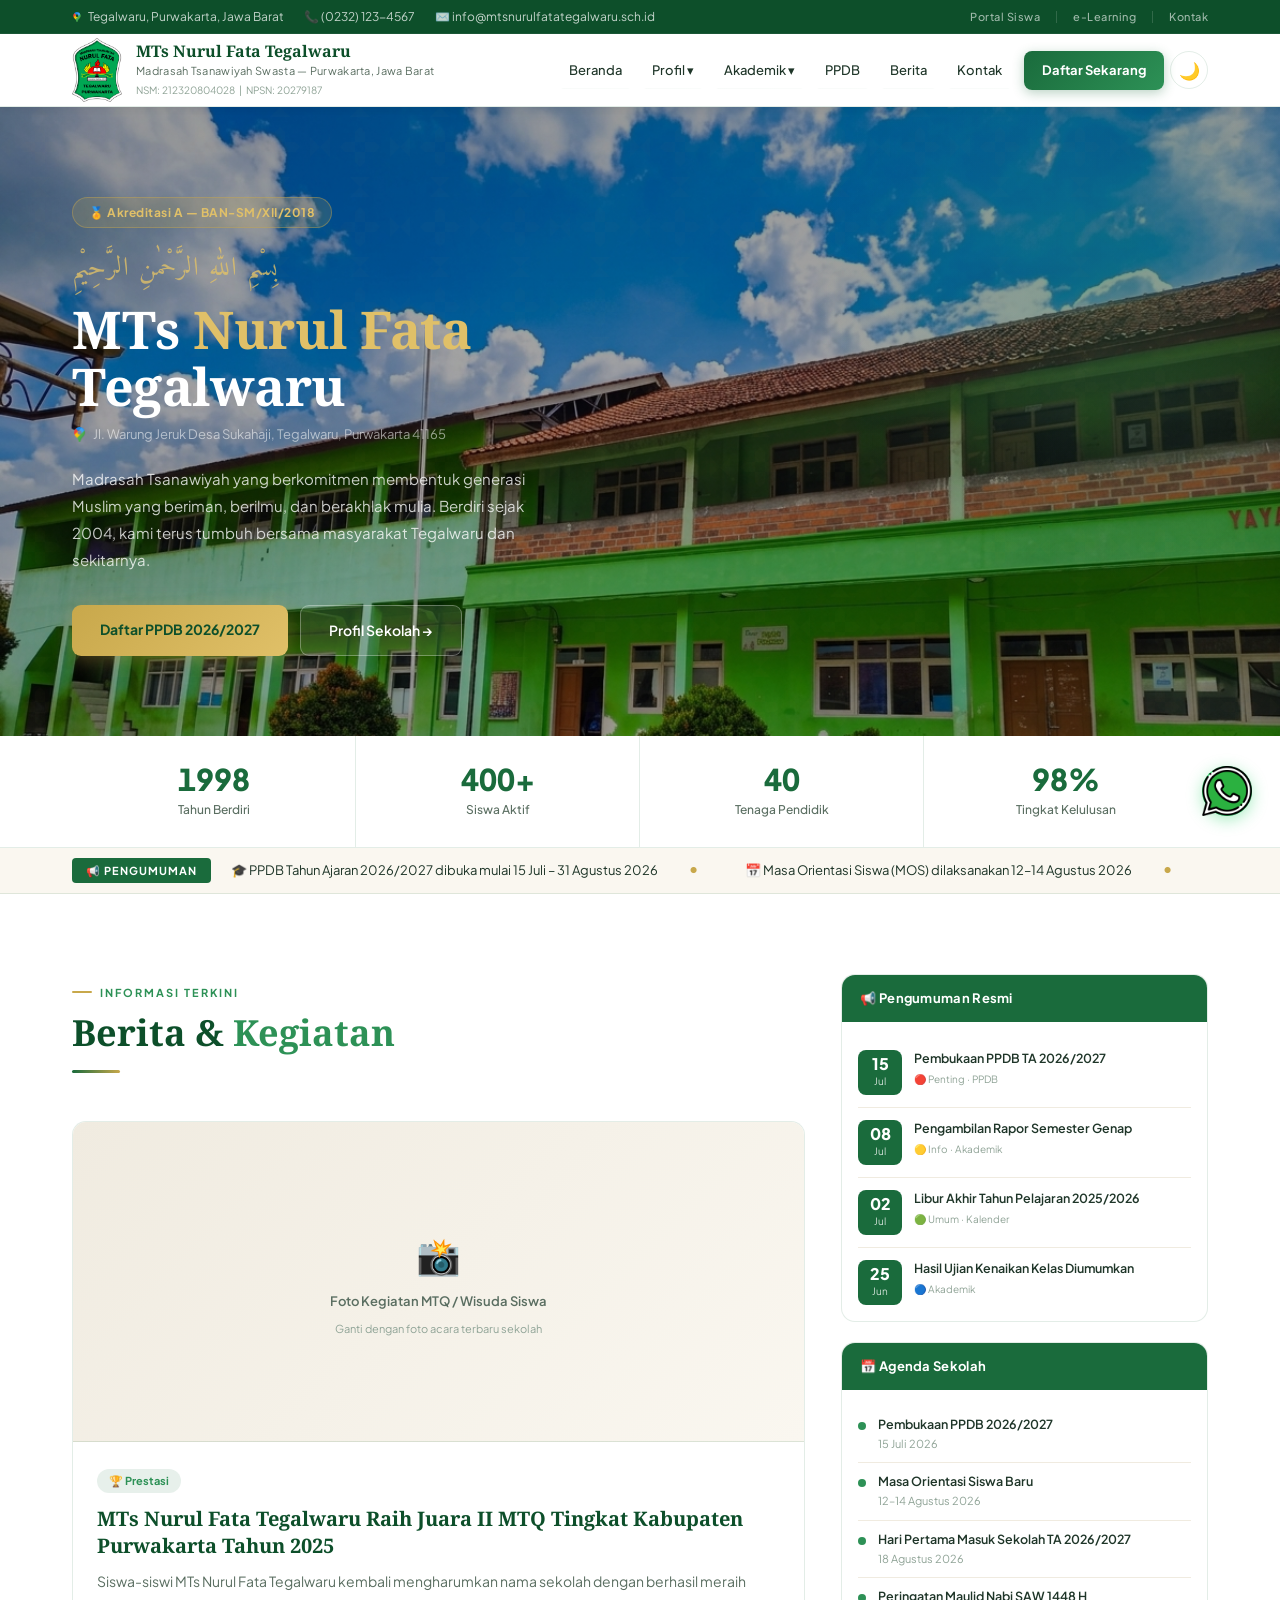
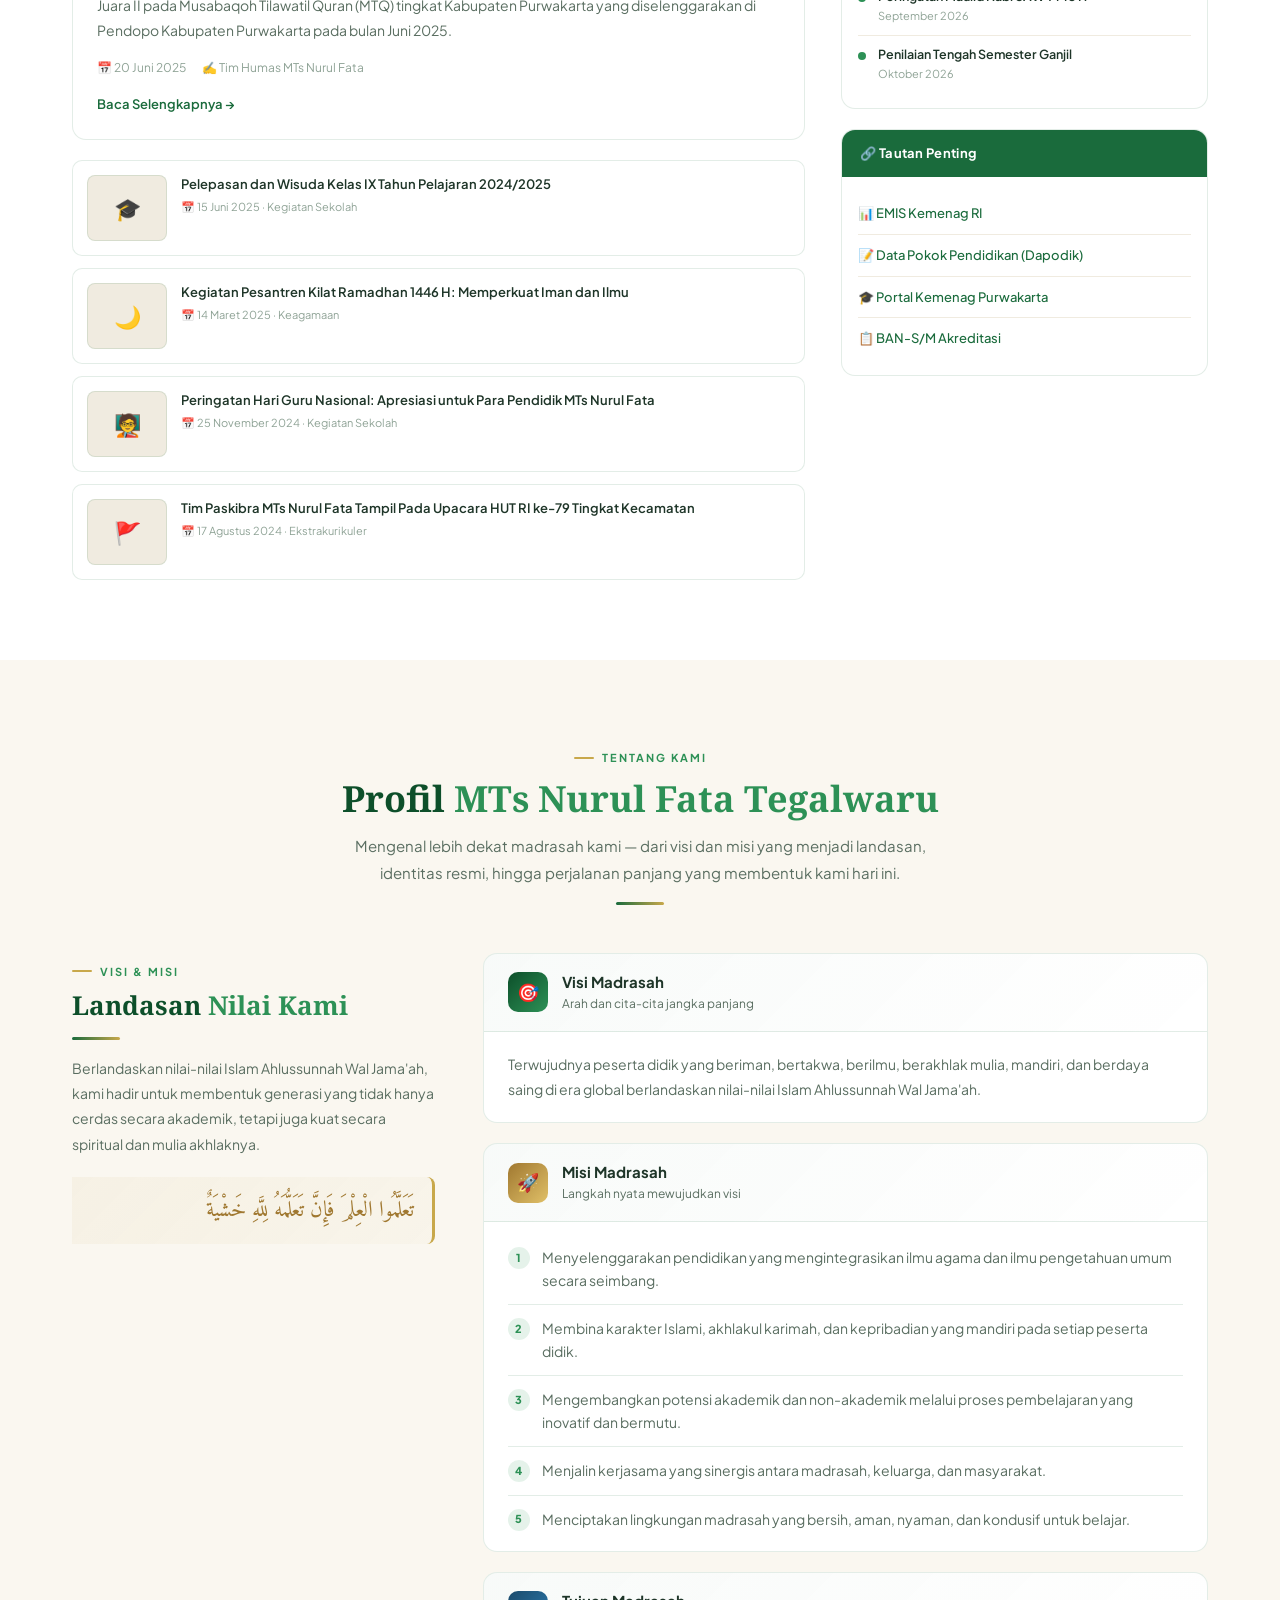
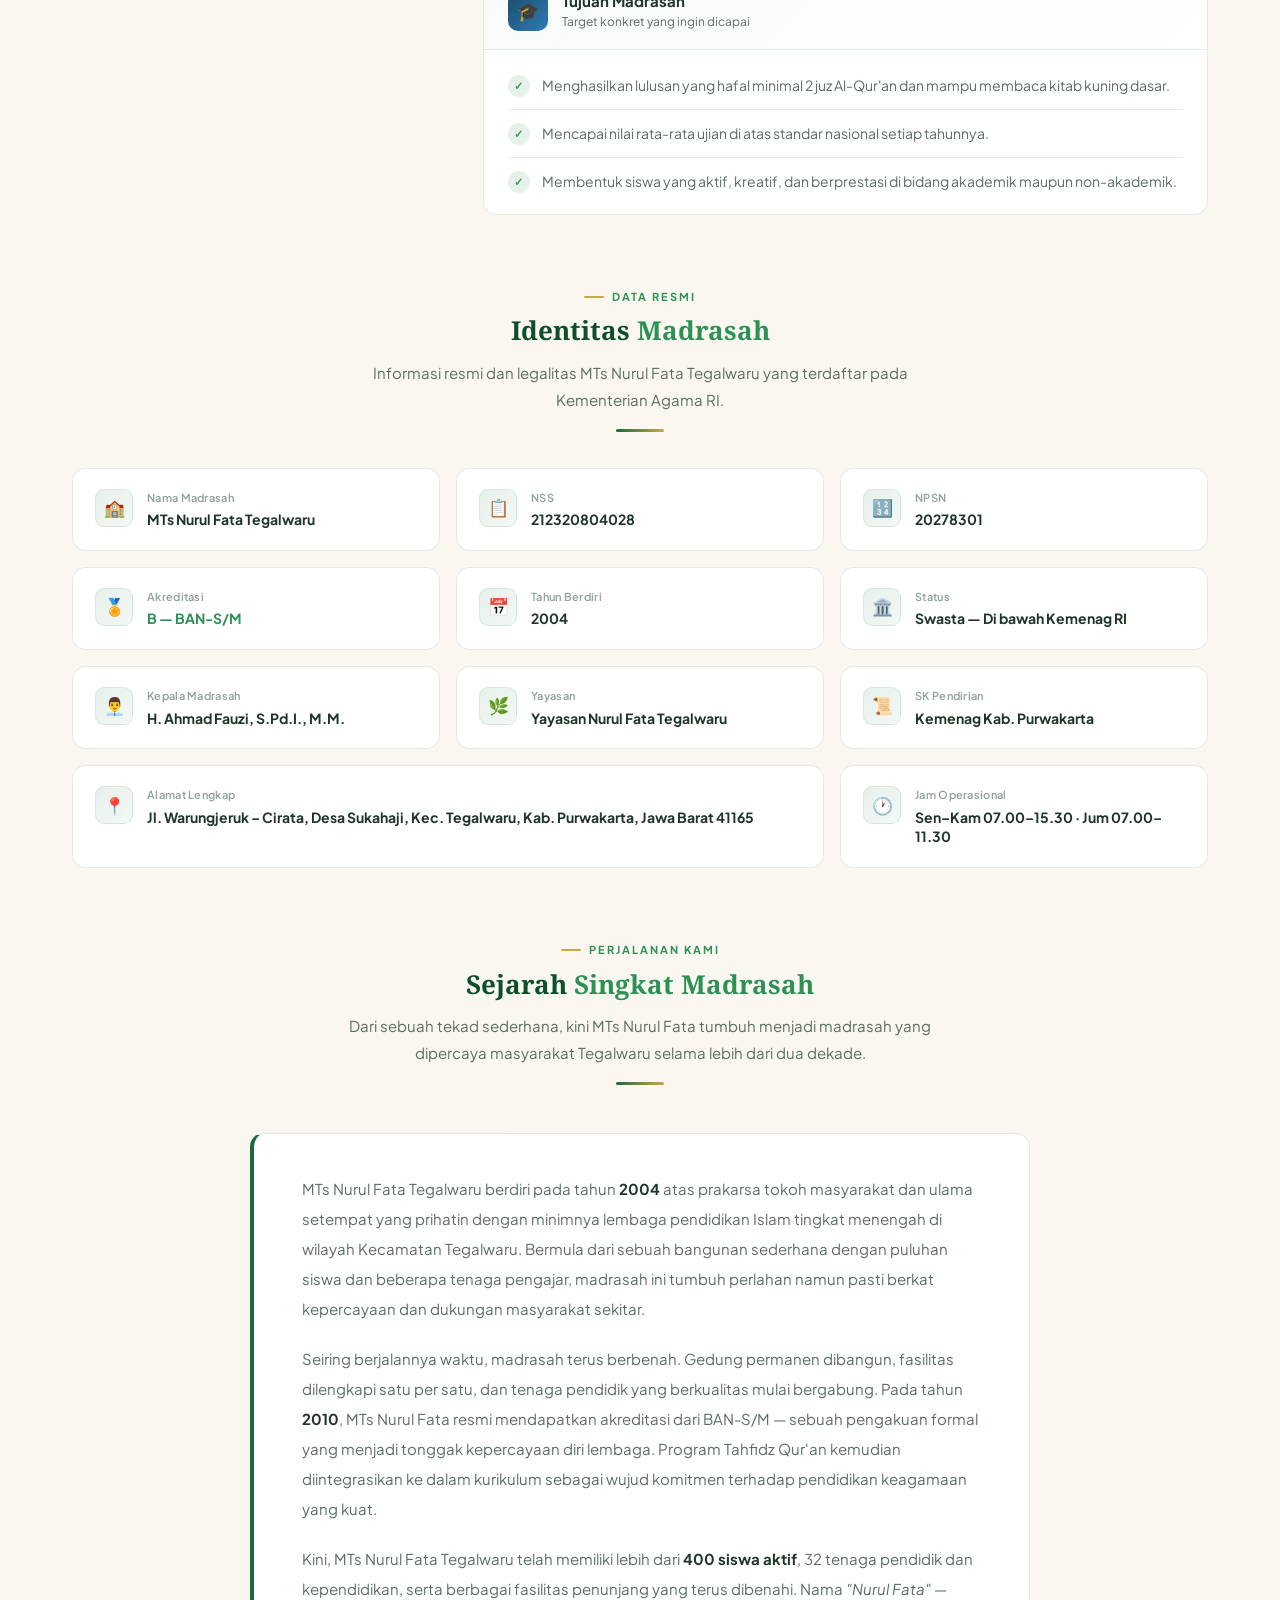
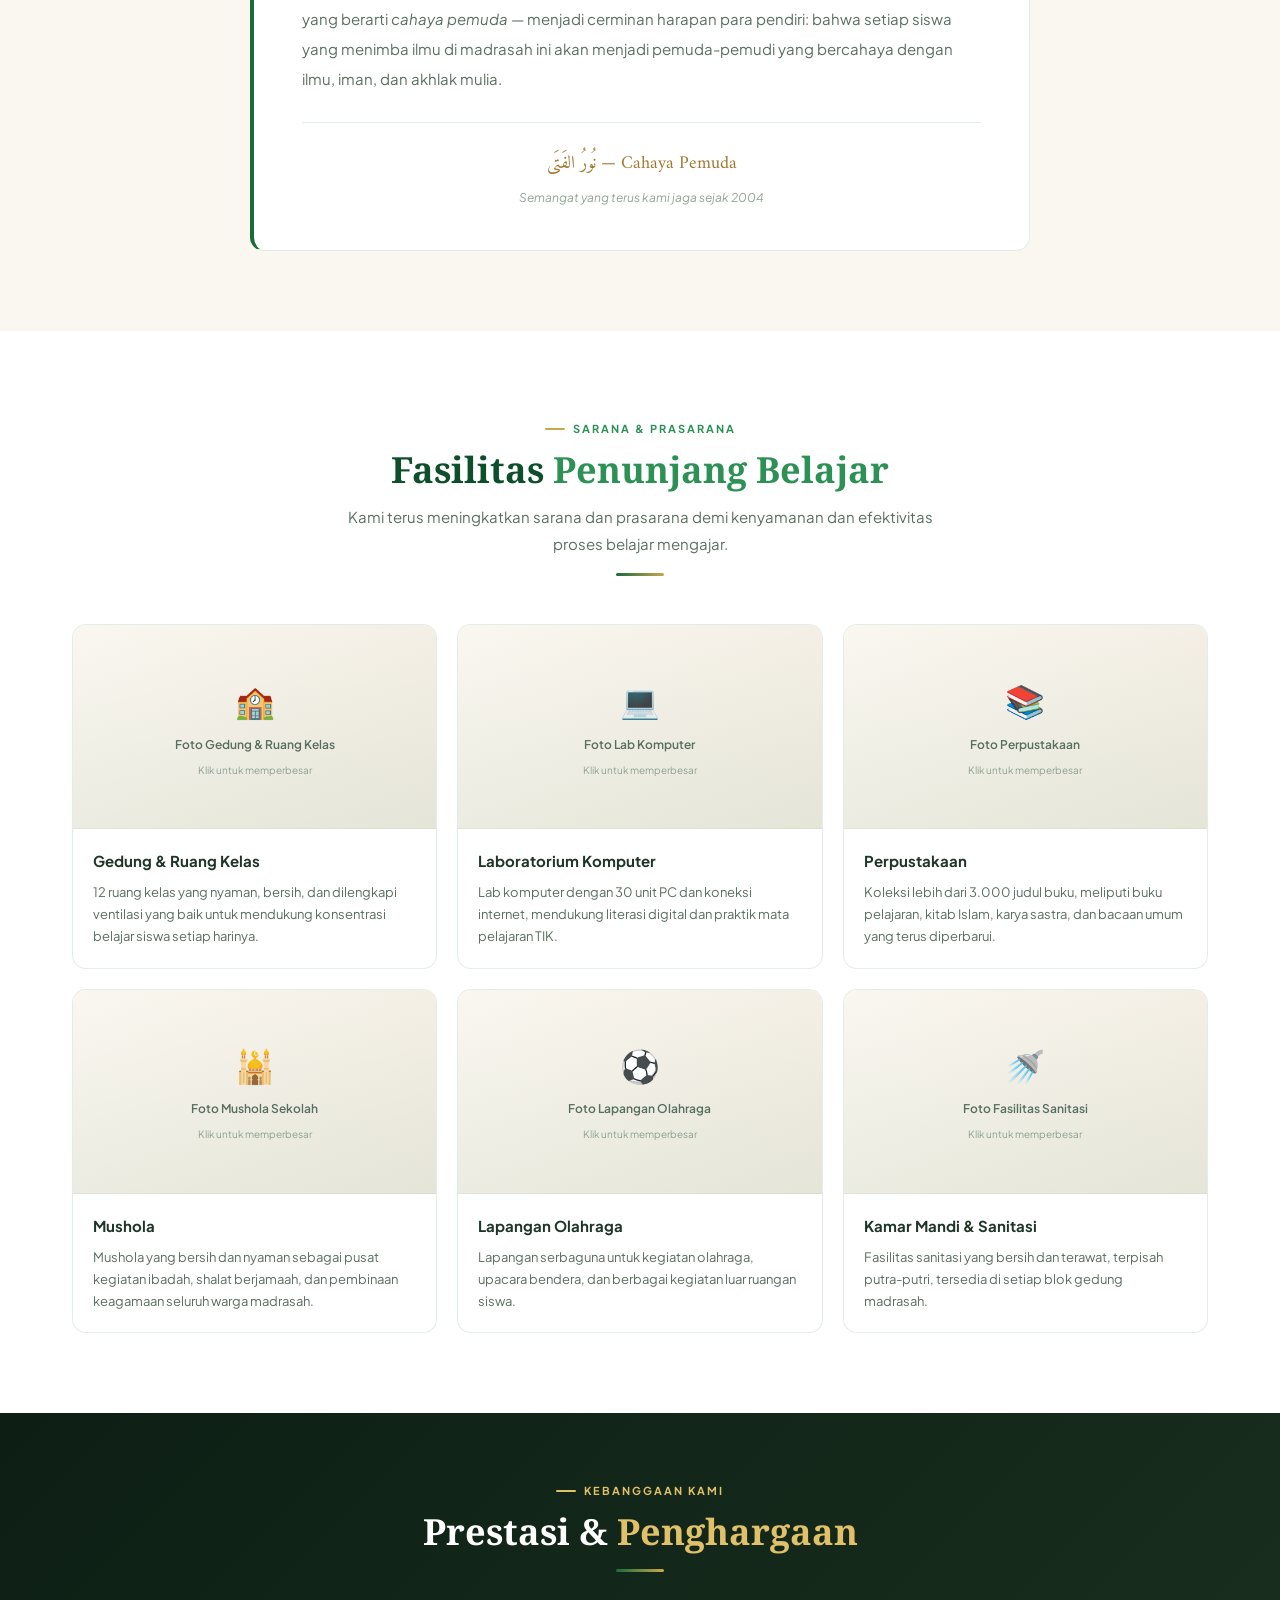
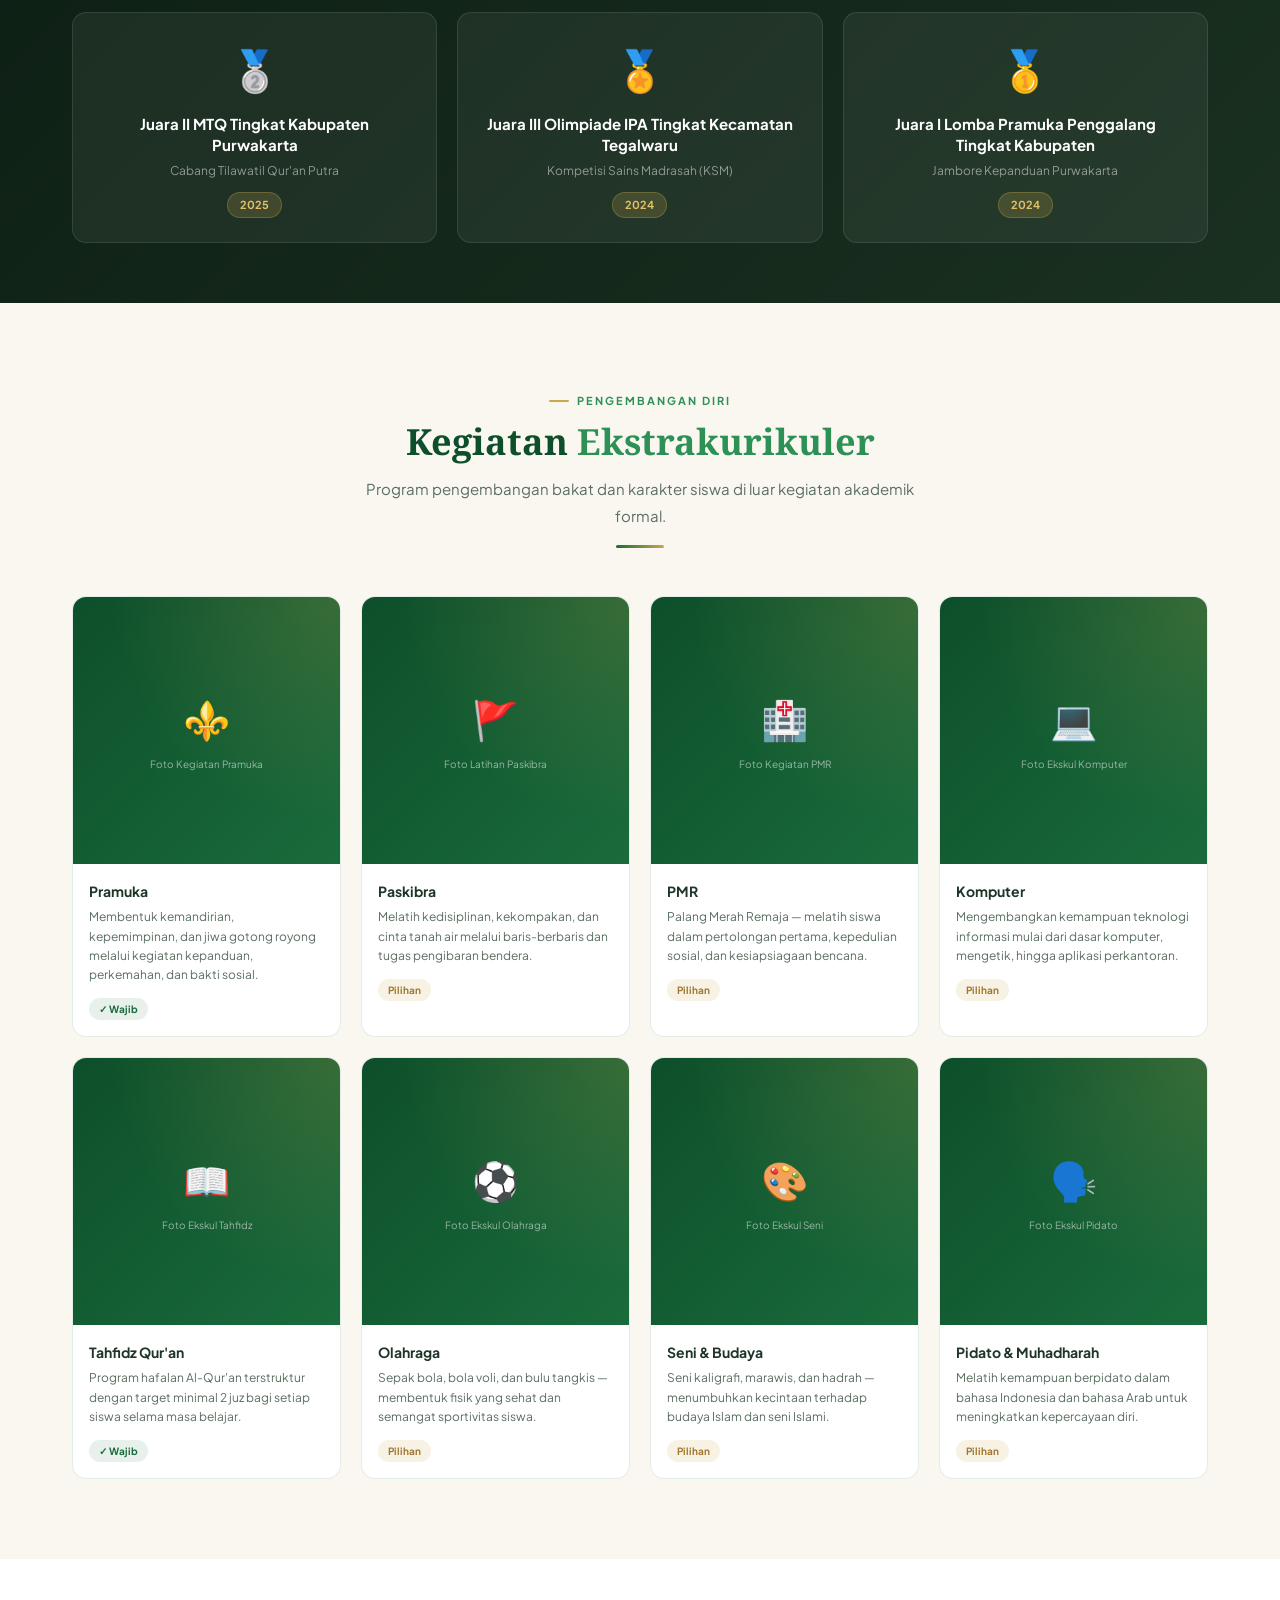
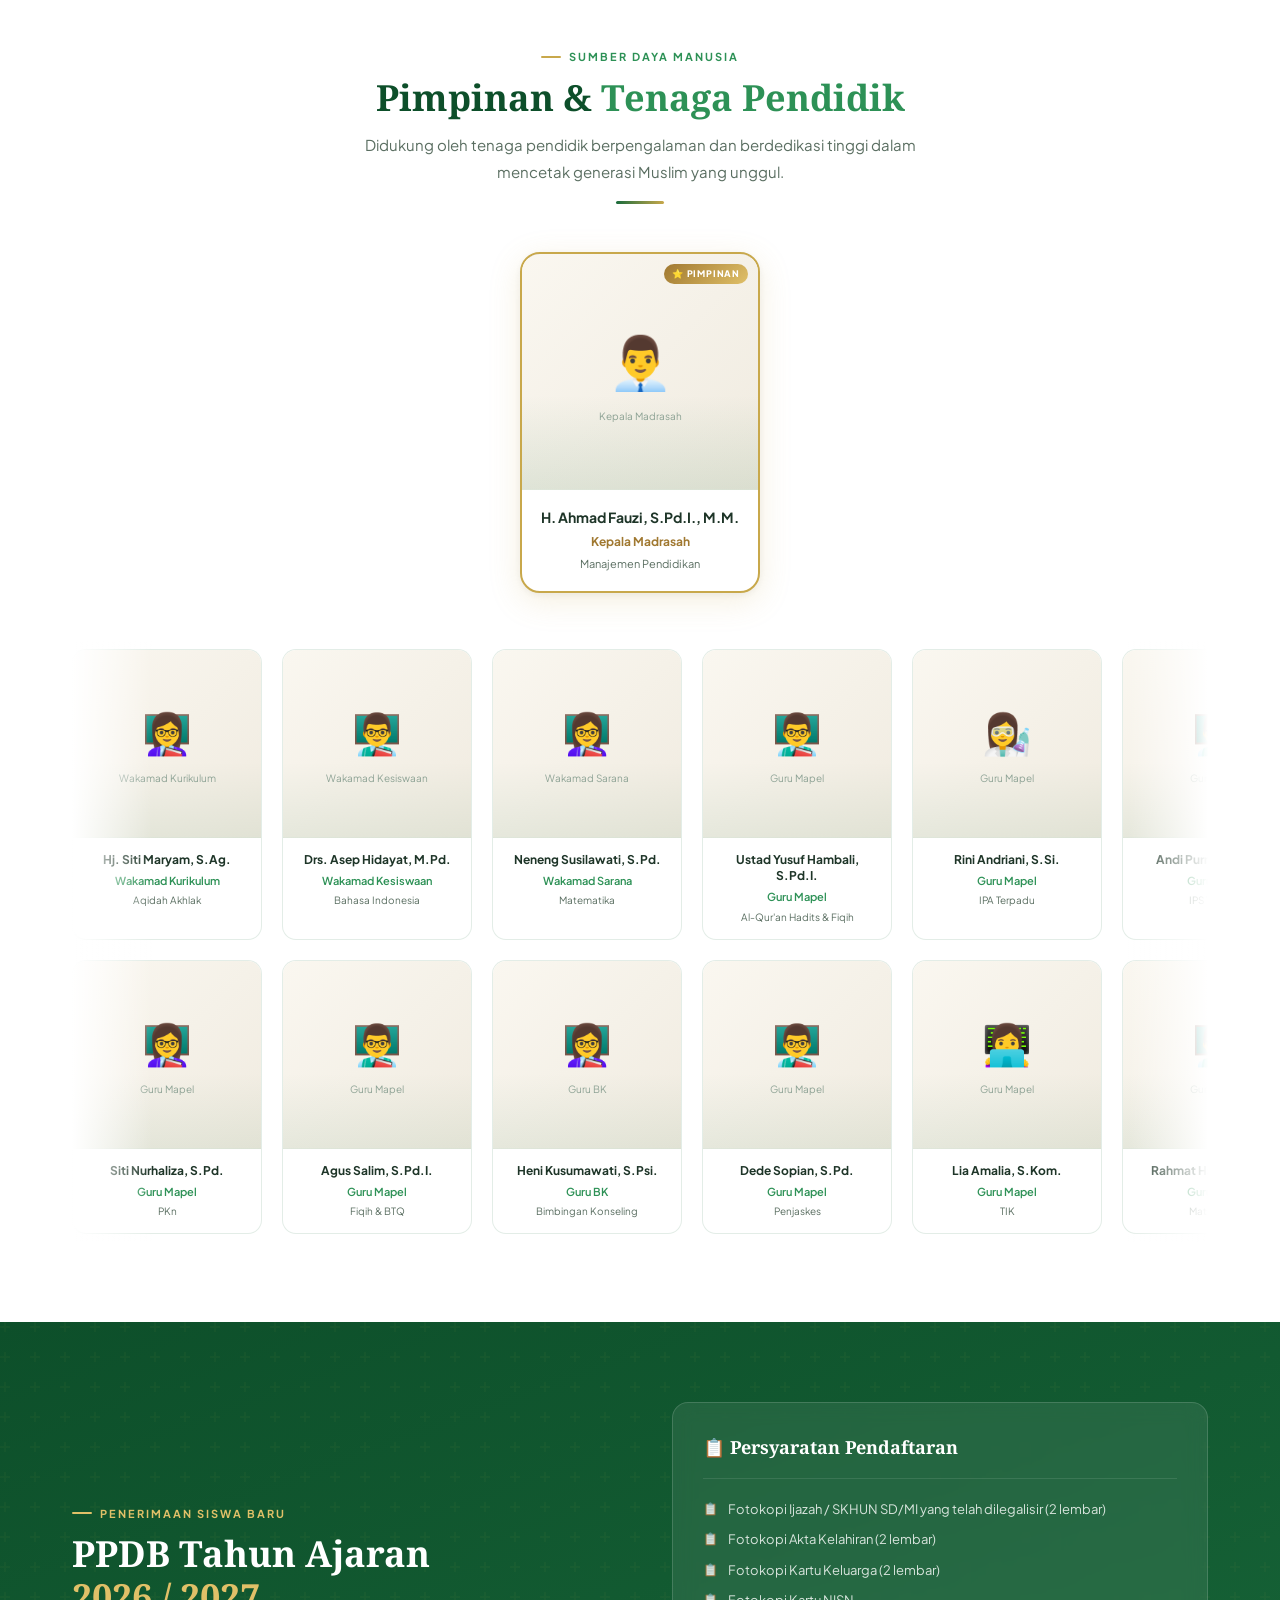
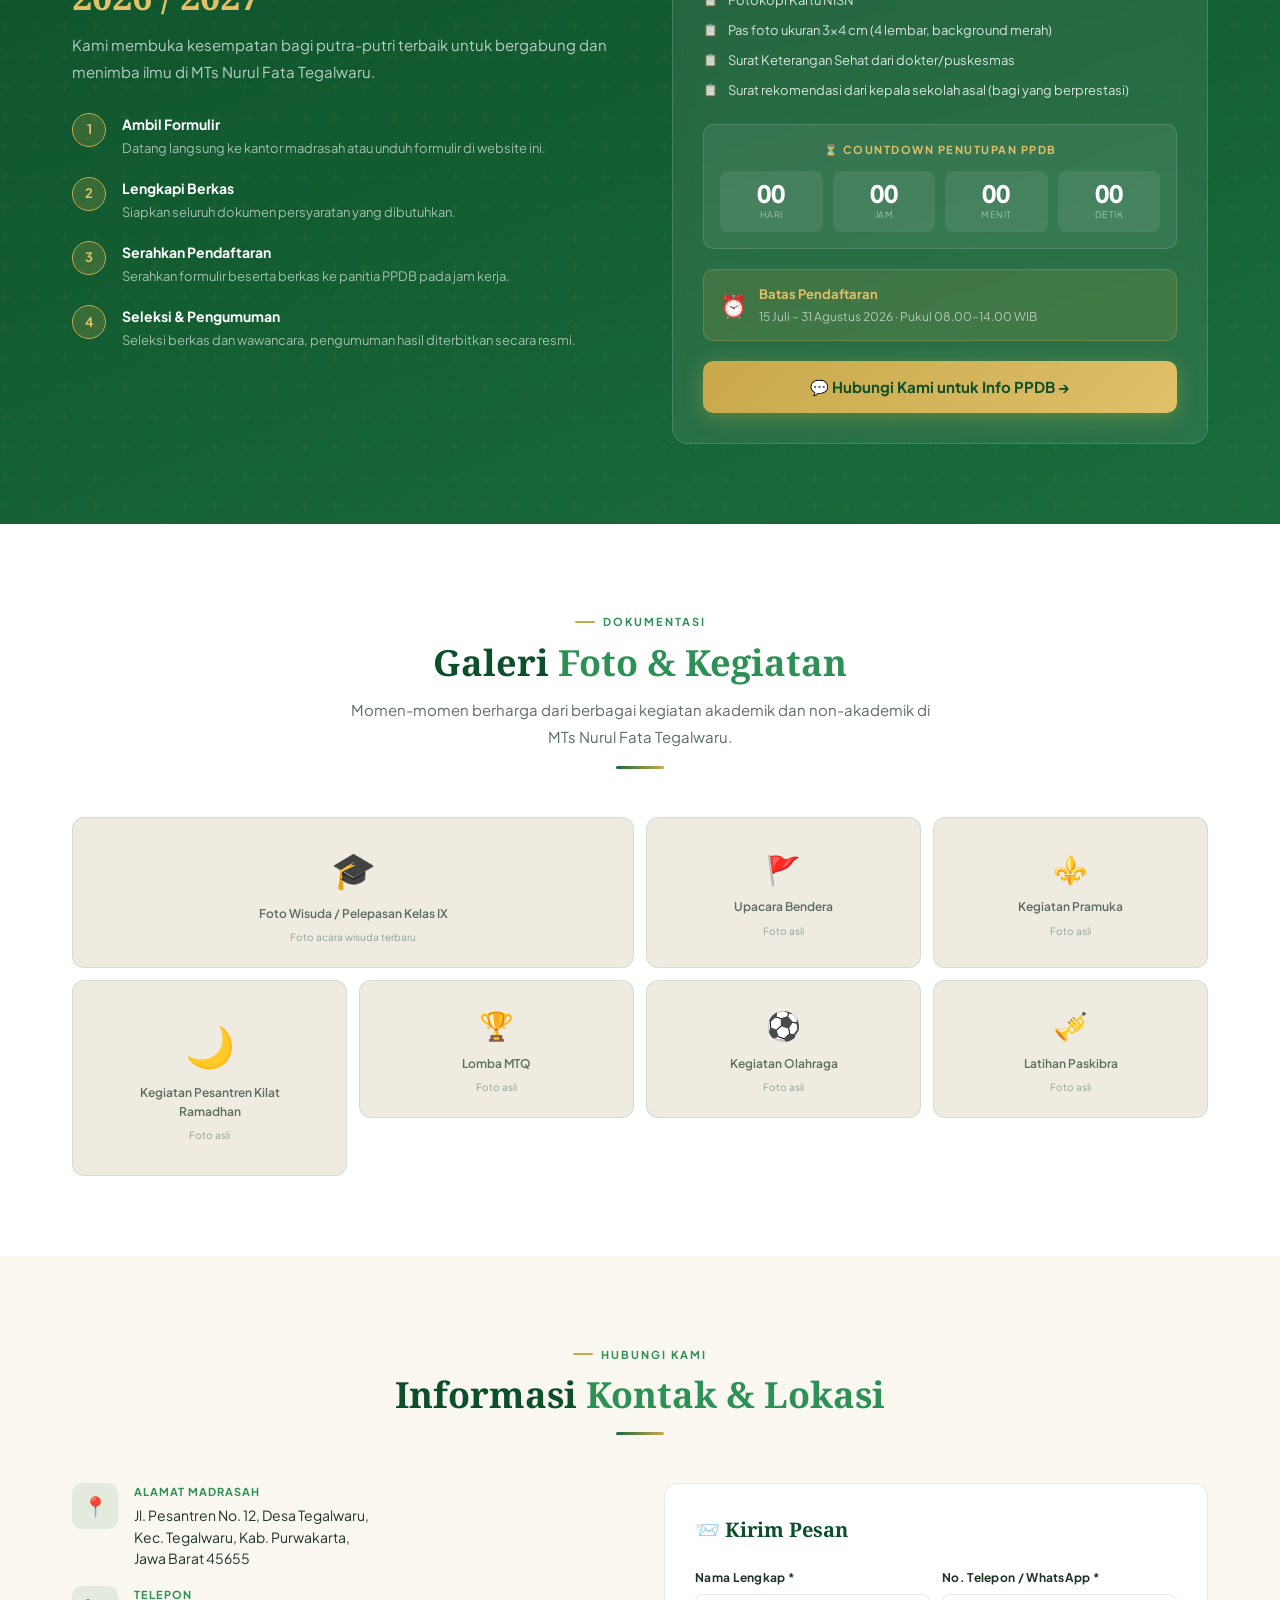
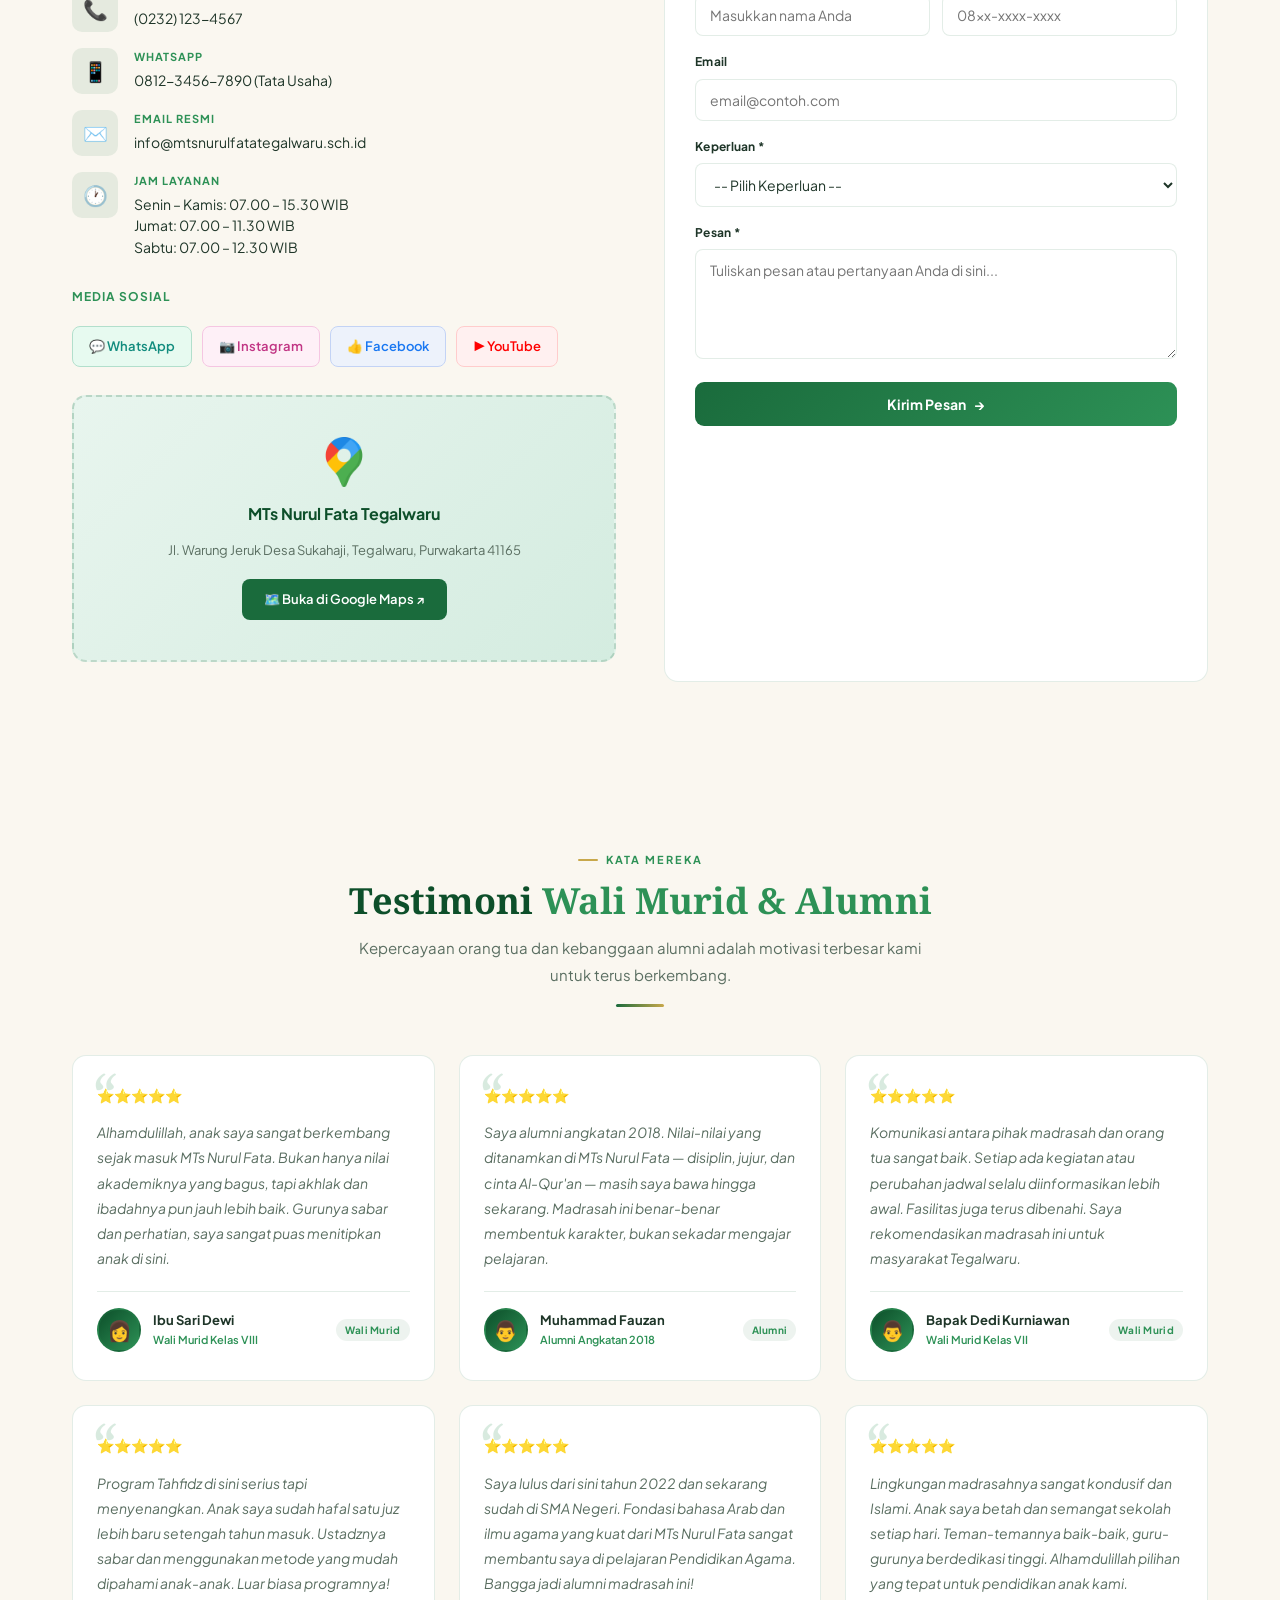
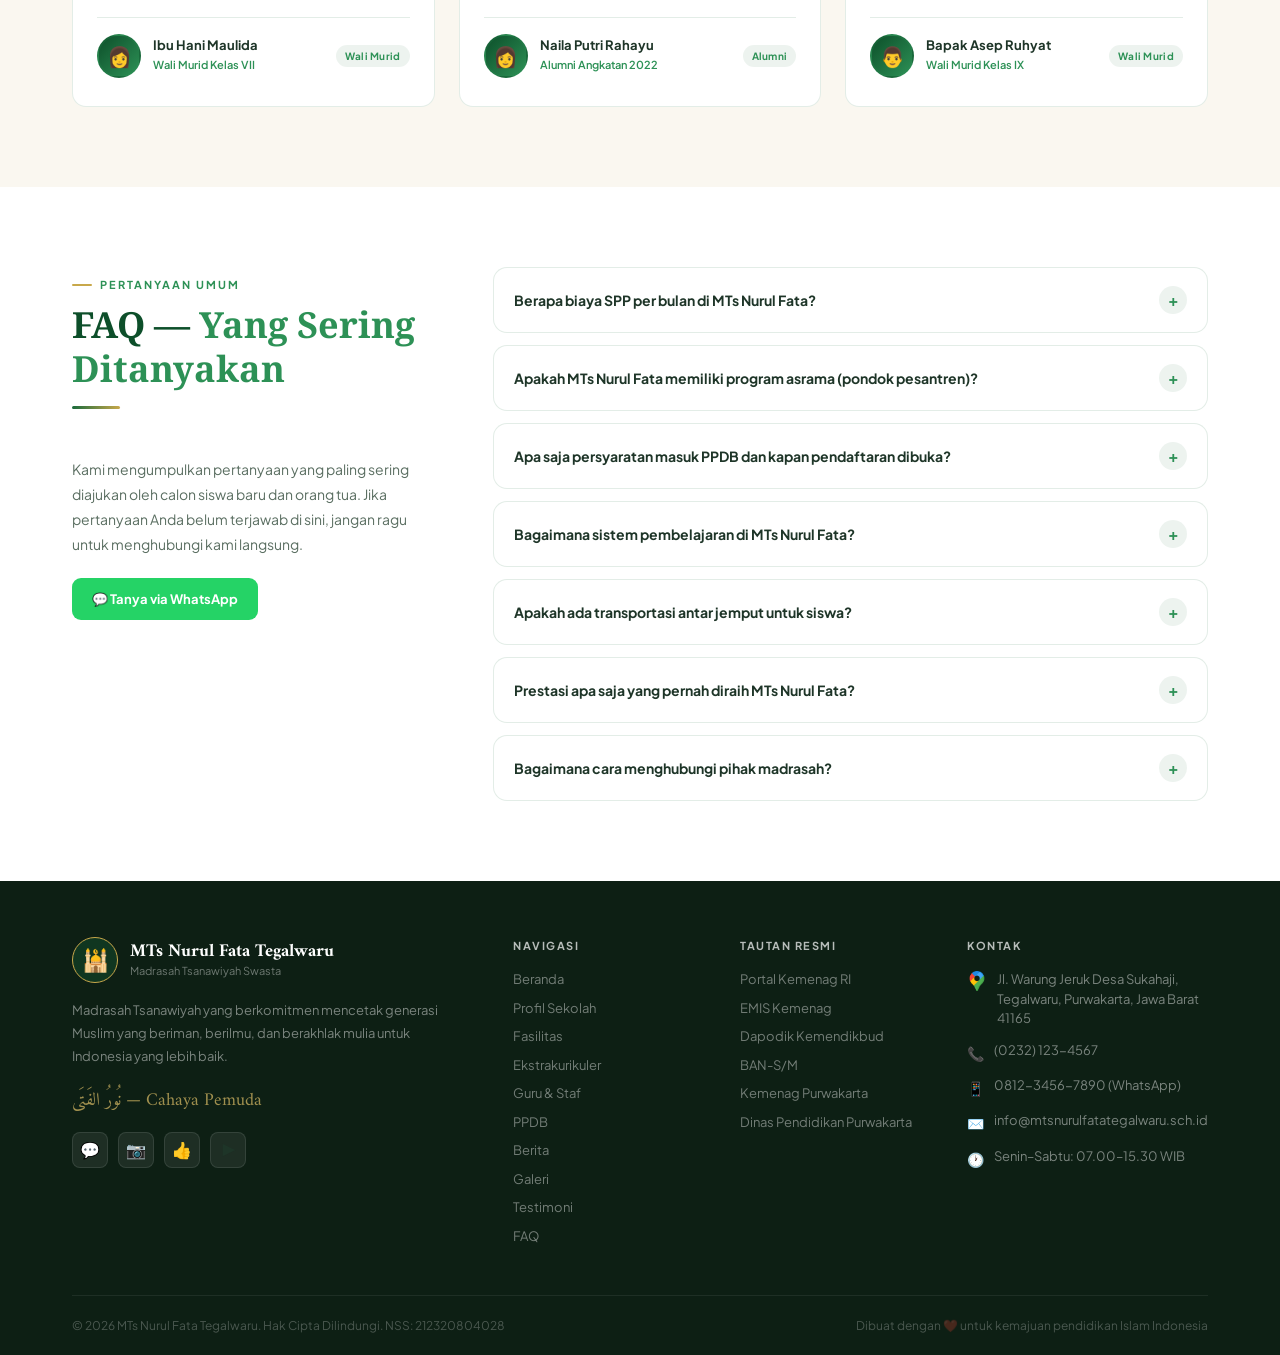
==== commit e2c81271: "Update index.html" ====
--- a/index.html
+++ b/index.html
@@ -28,7 +28,7 @@
 
 <!-- ══ WHATSAPP FLOATING ══ -->
 <a id="waFloat" href="https://wa.me/6281234567890?text=Assalamu'alaikum%2C%20saya%20ingin%20bertanya%20tentang%20MTs%20Nurul%20Fata%20Tegalwaru" target="_blank" title="Chat WhatsApp">
-  <img src="WhatsApp2.png" width="50">
+  <img src="whatsapp2.png" width="50">
 </a>
 
 <!-- ══ LIGHTBOX ══ -->
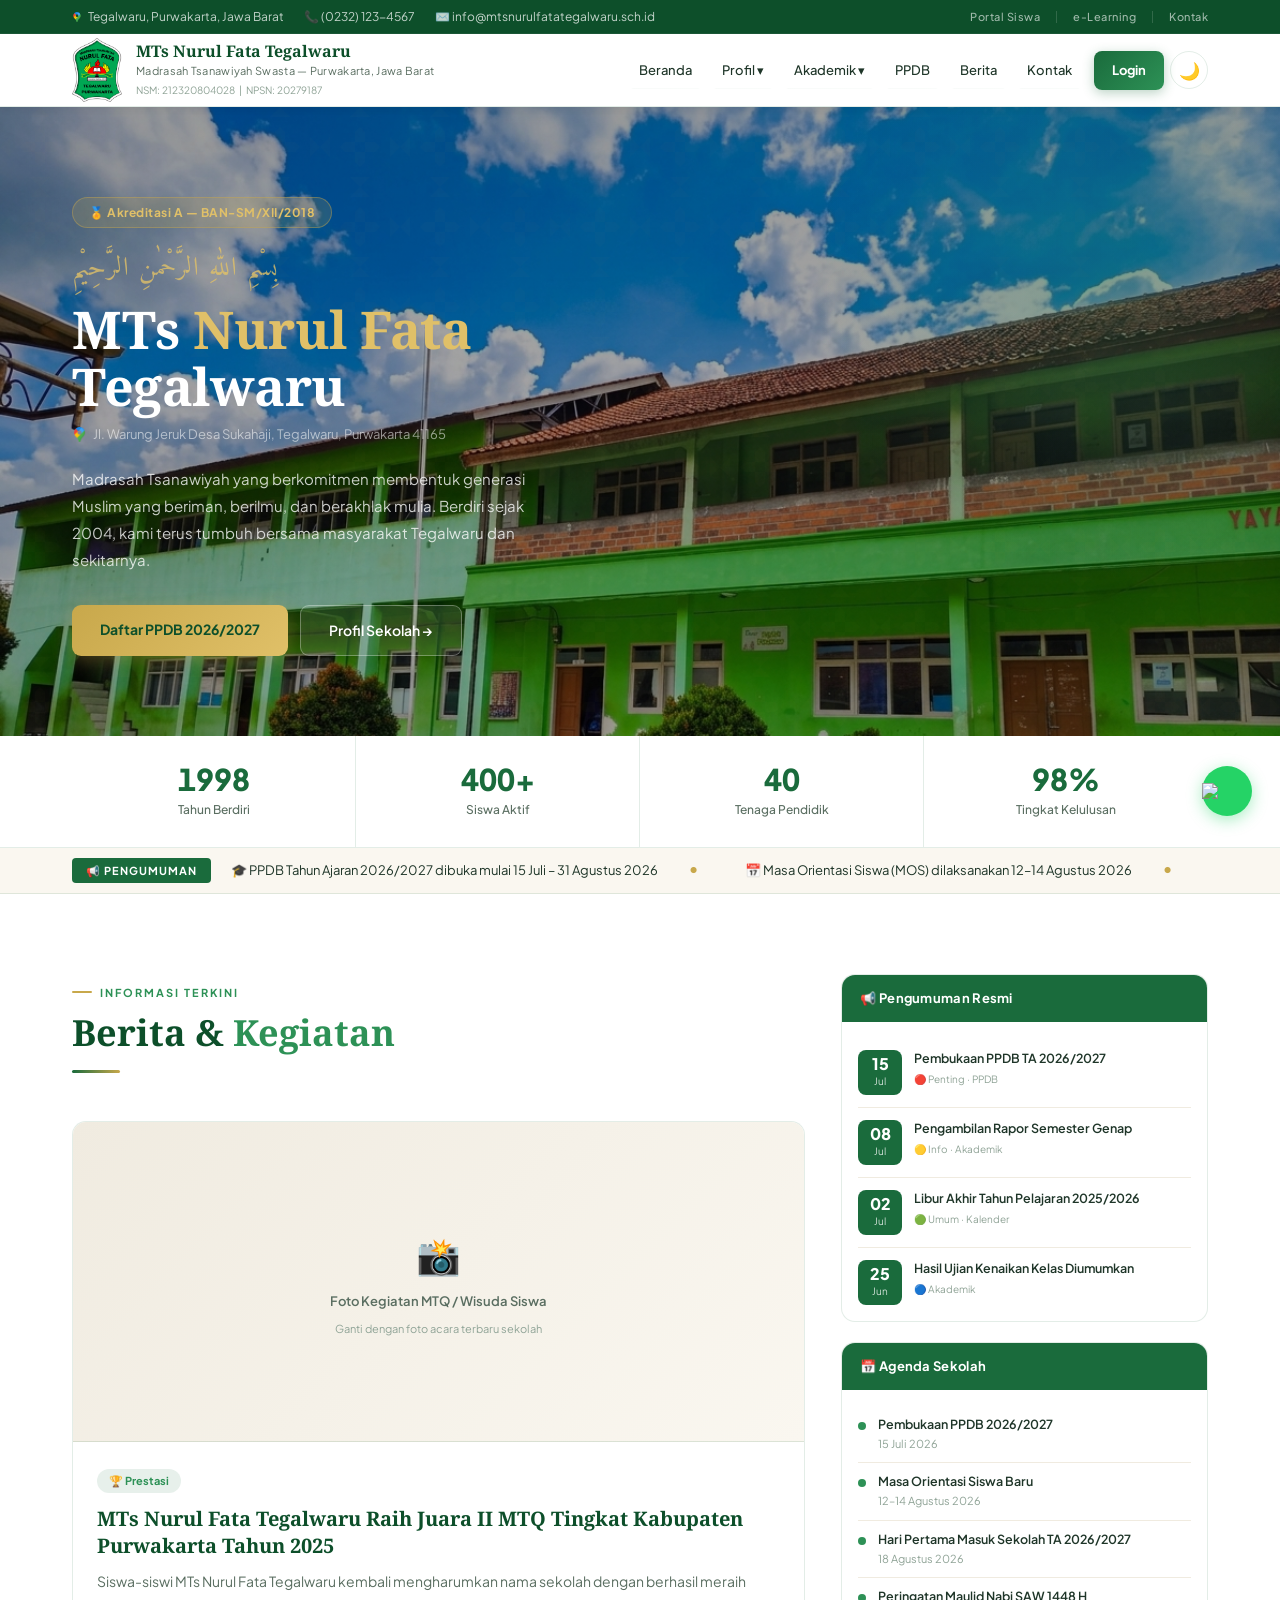
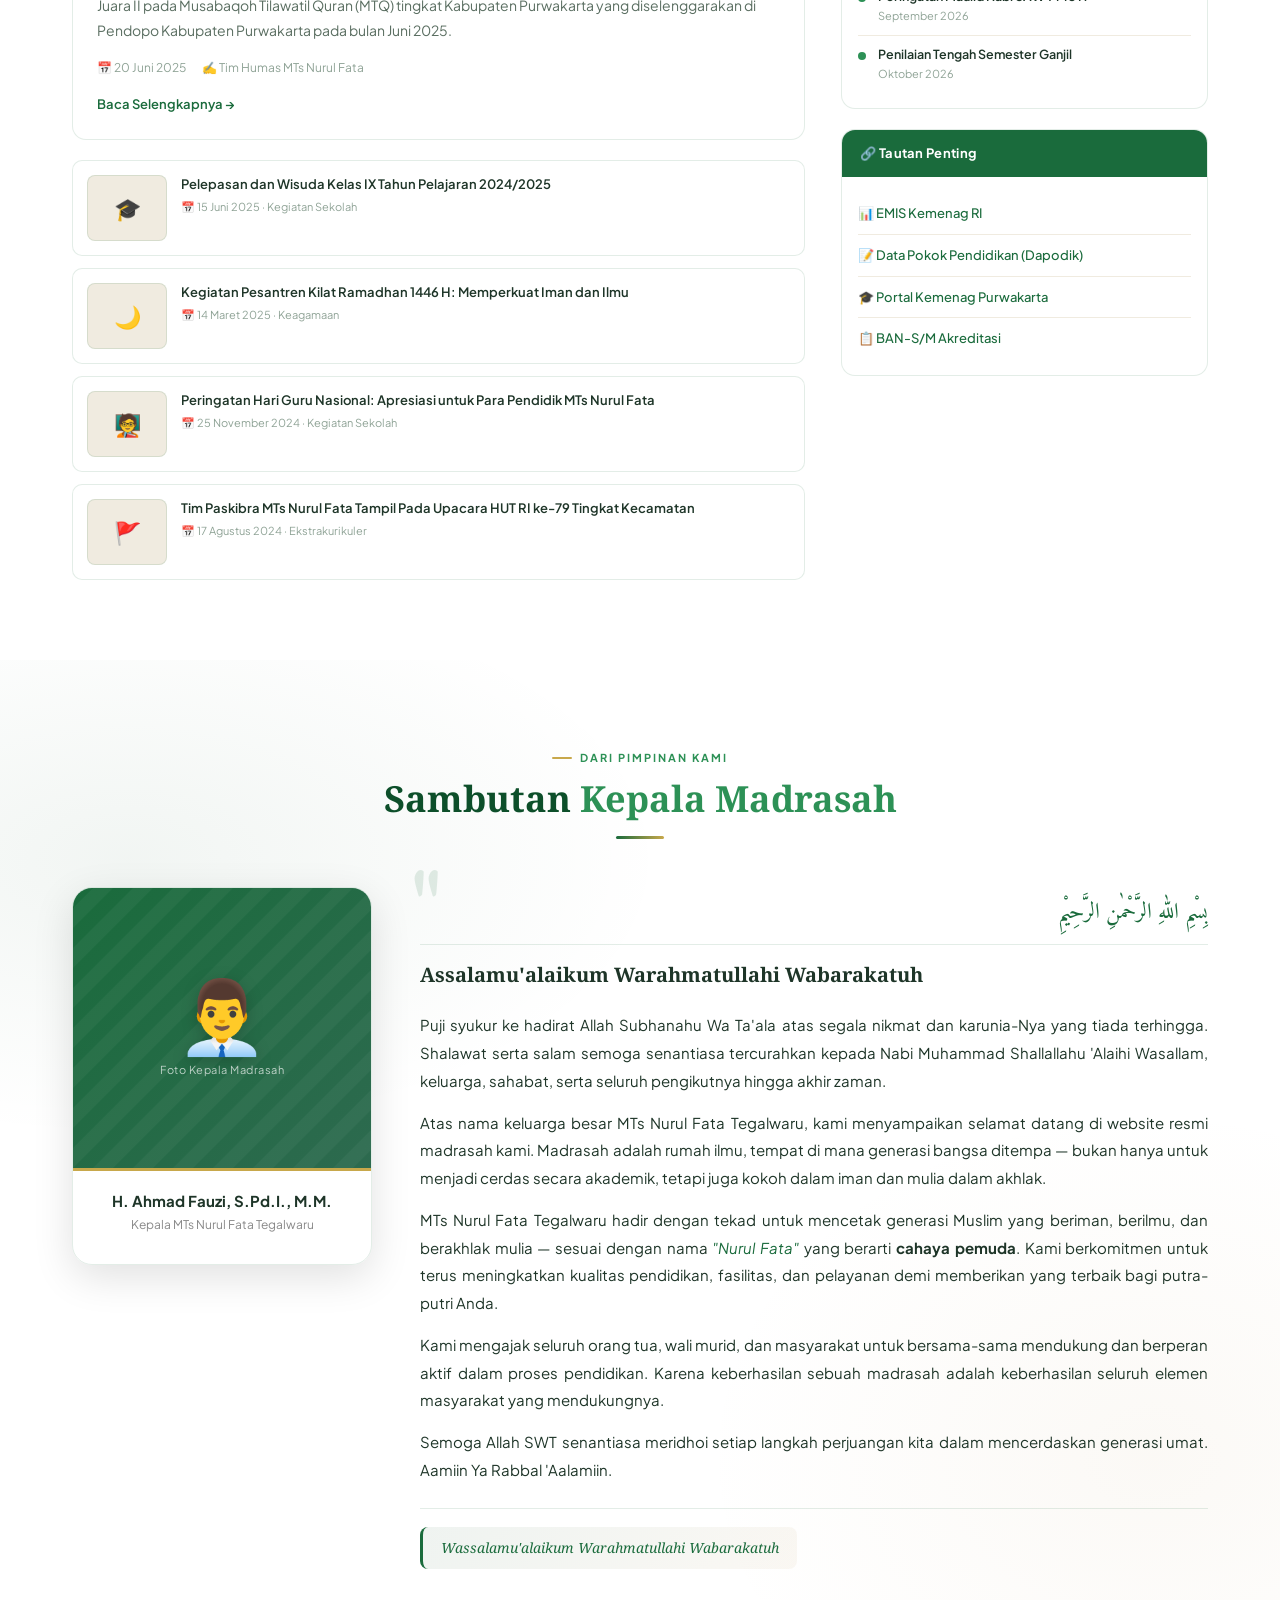
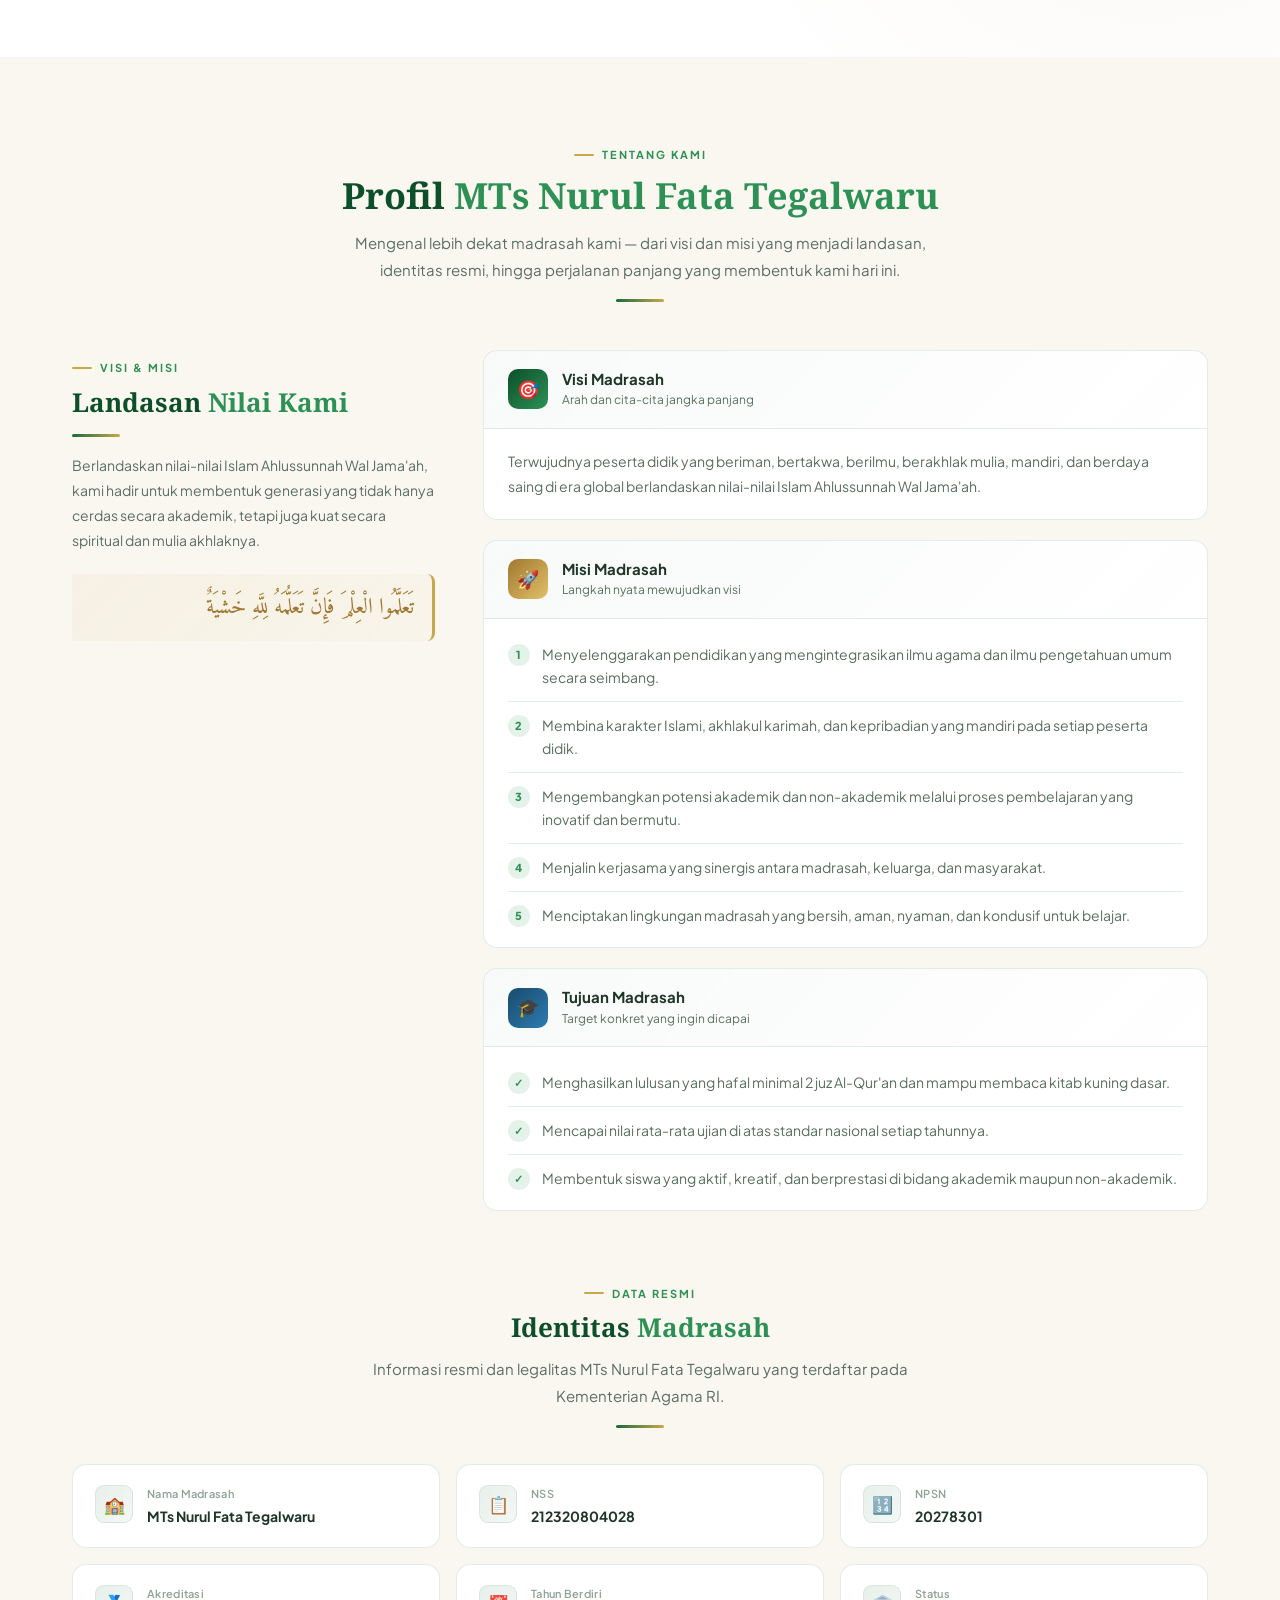
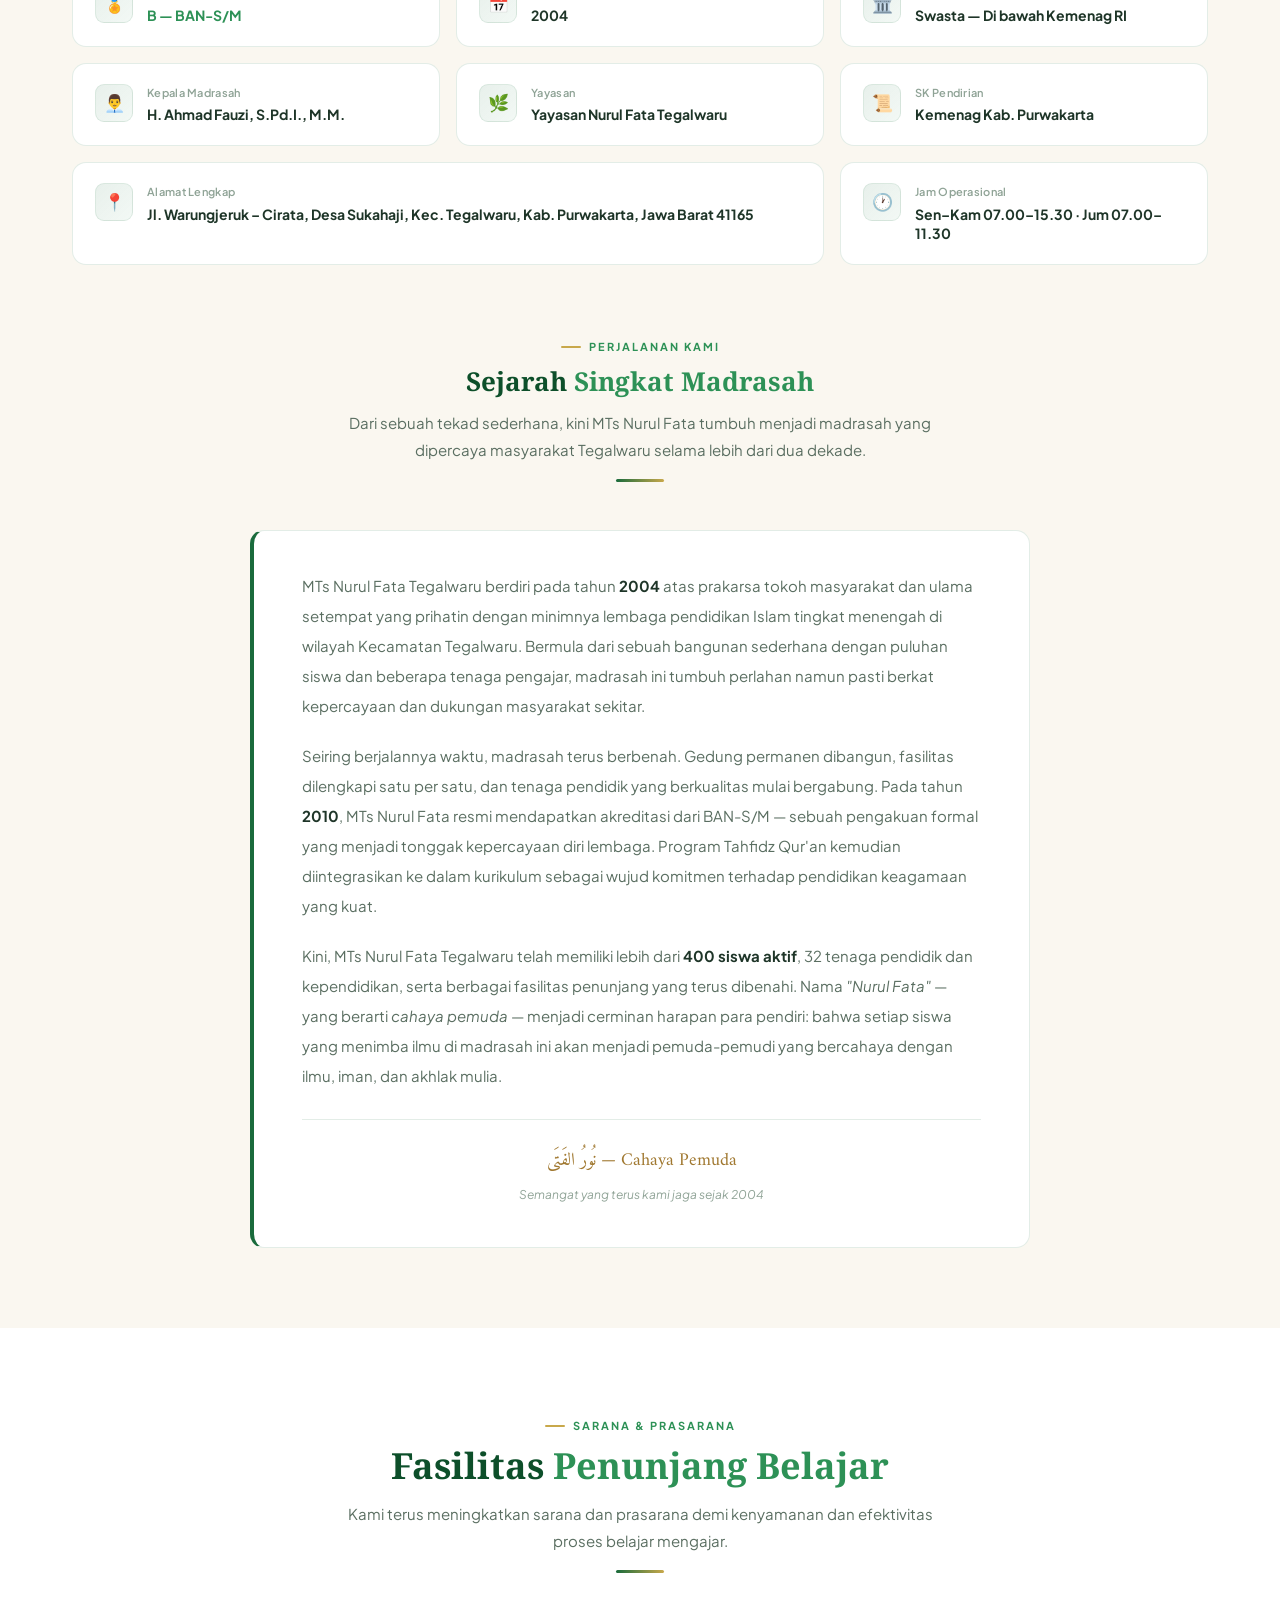
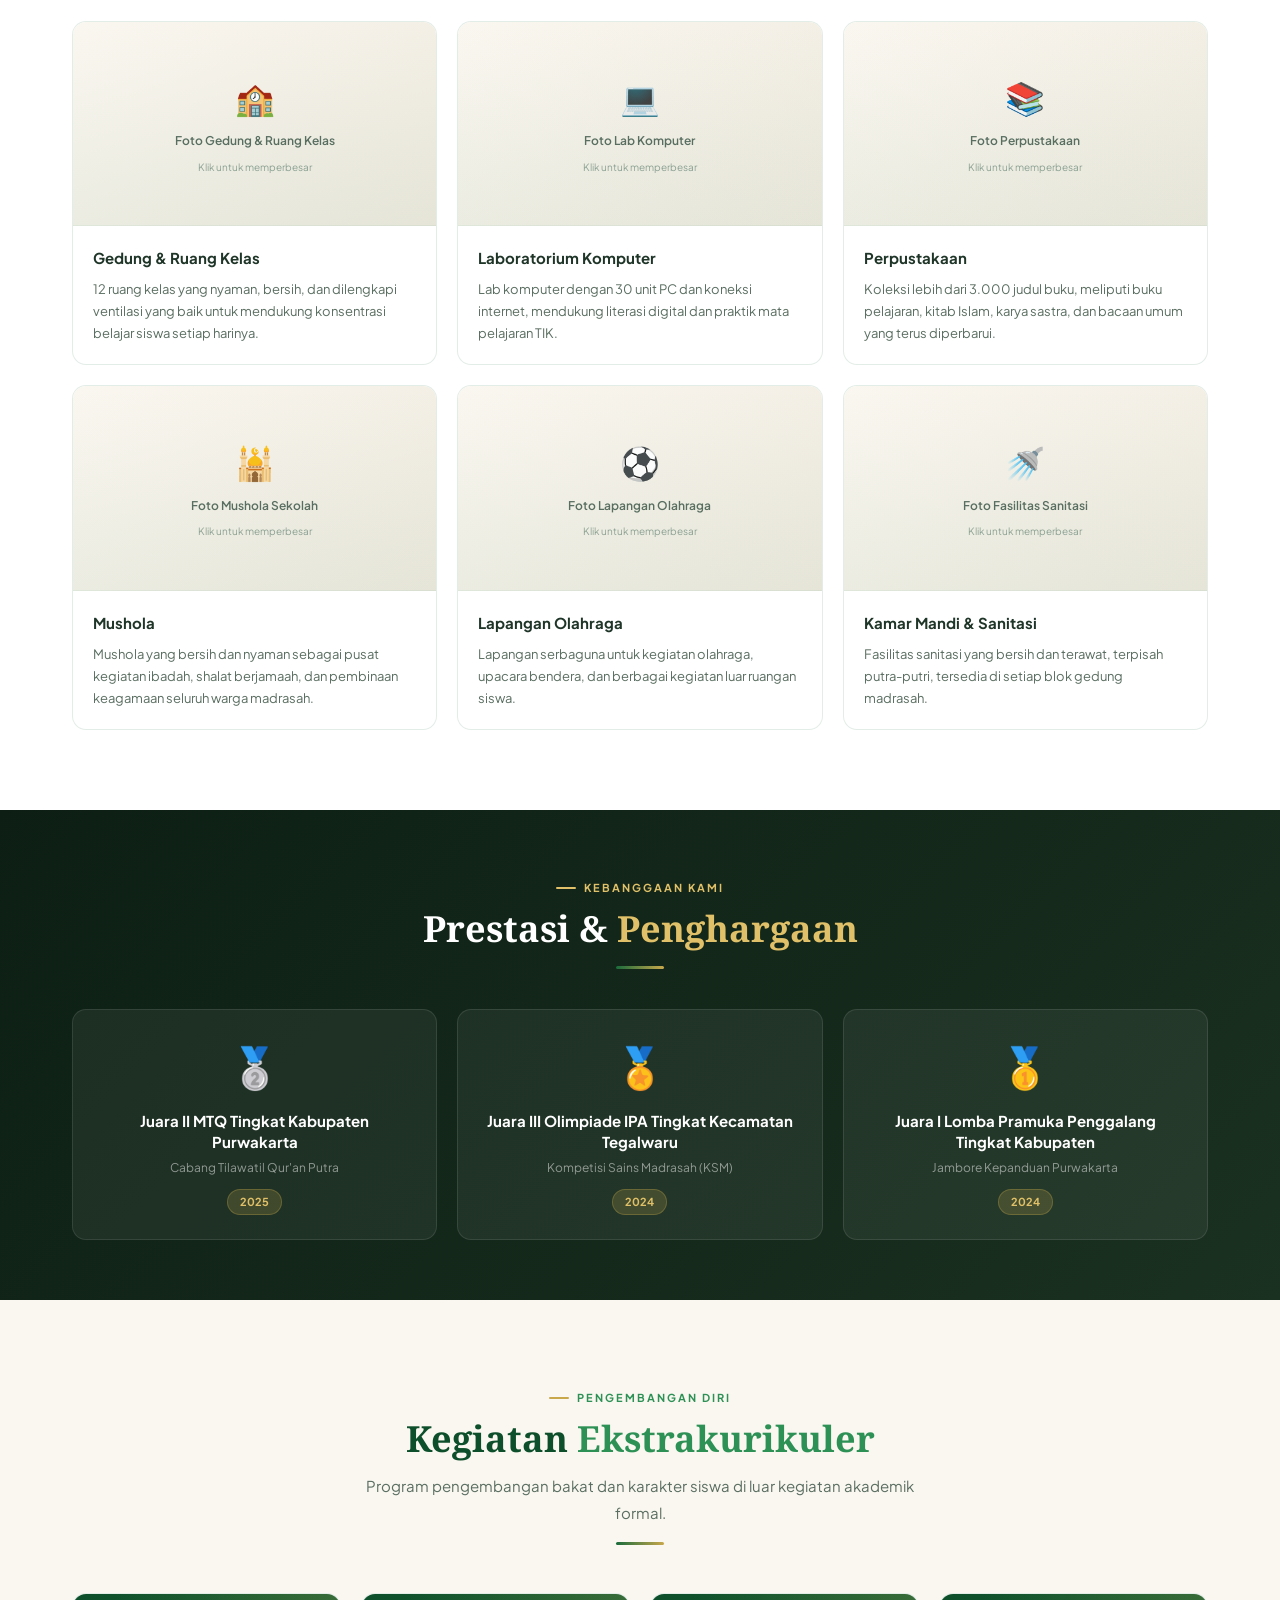
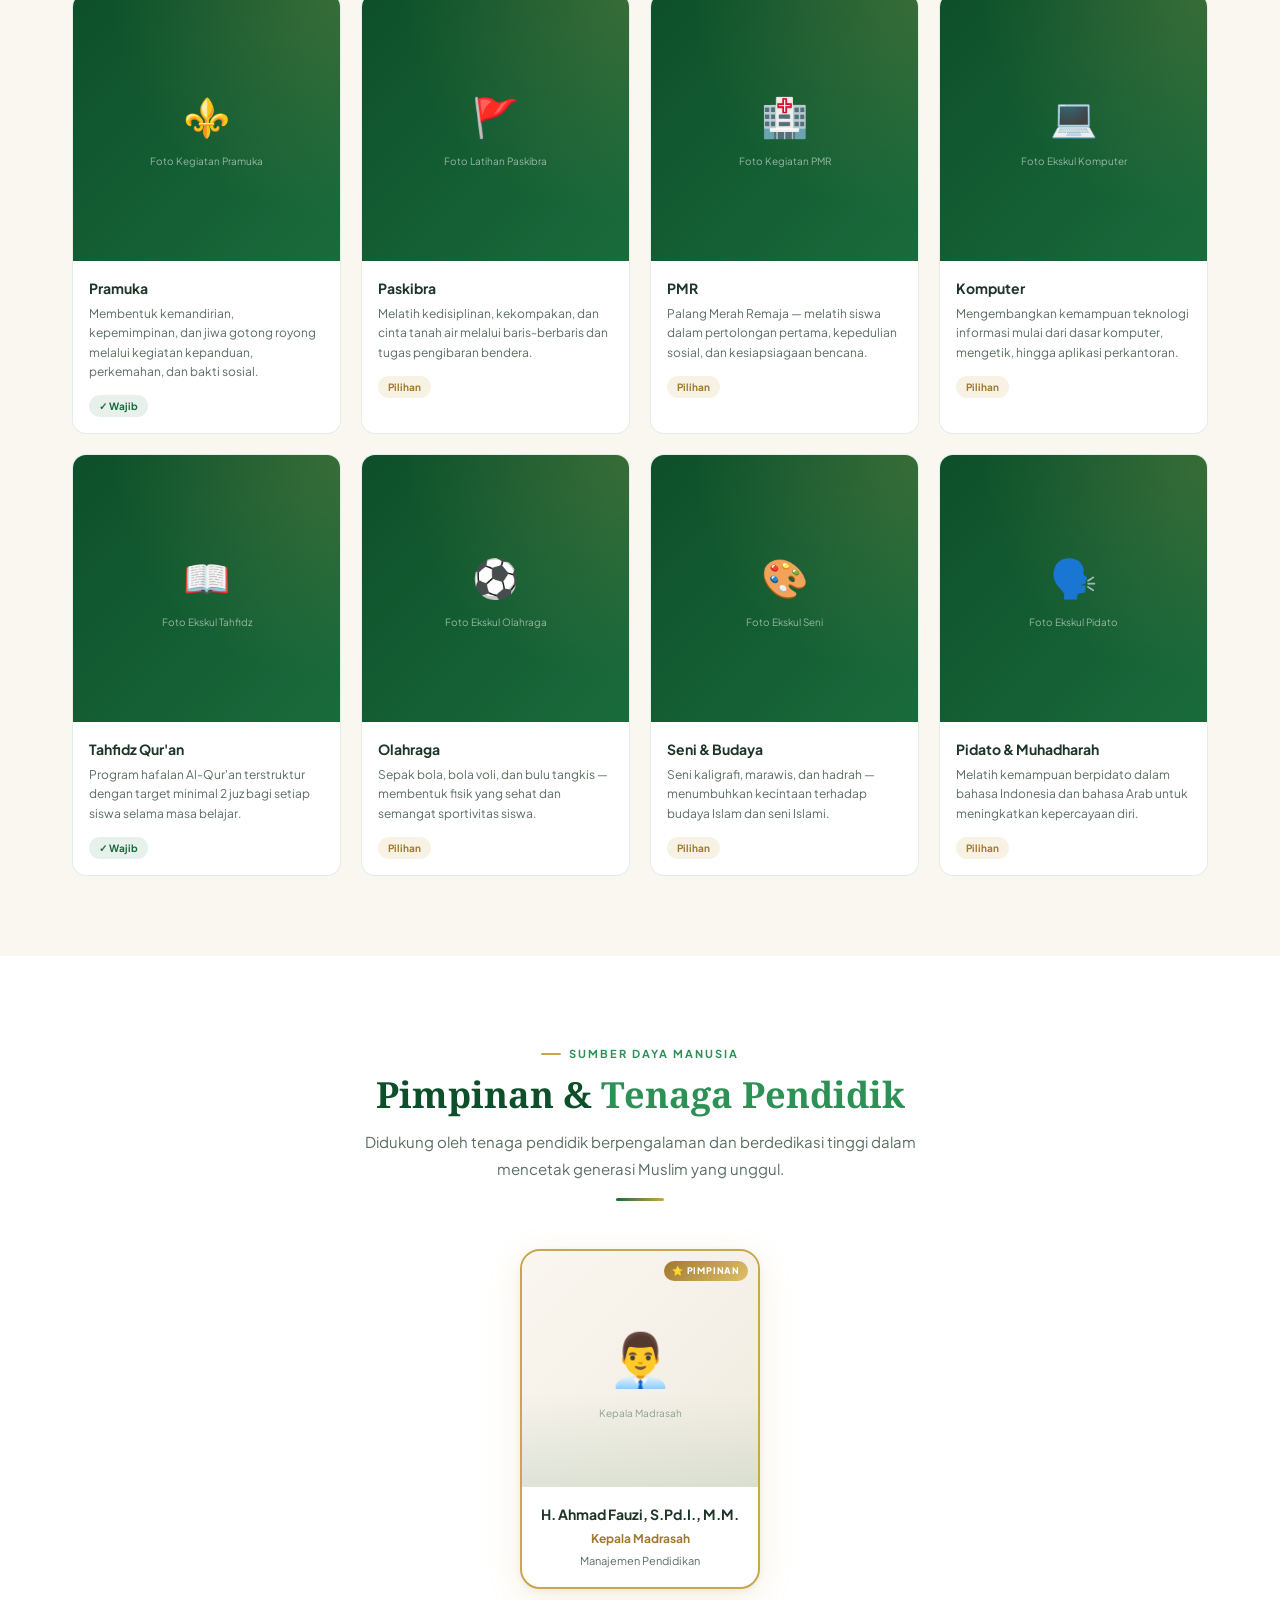
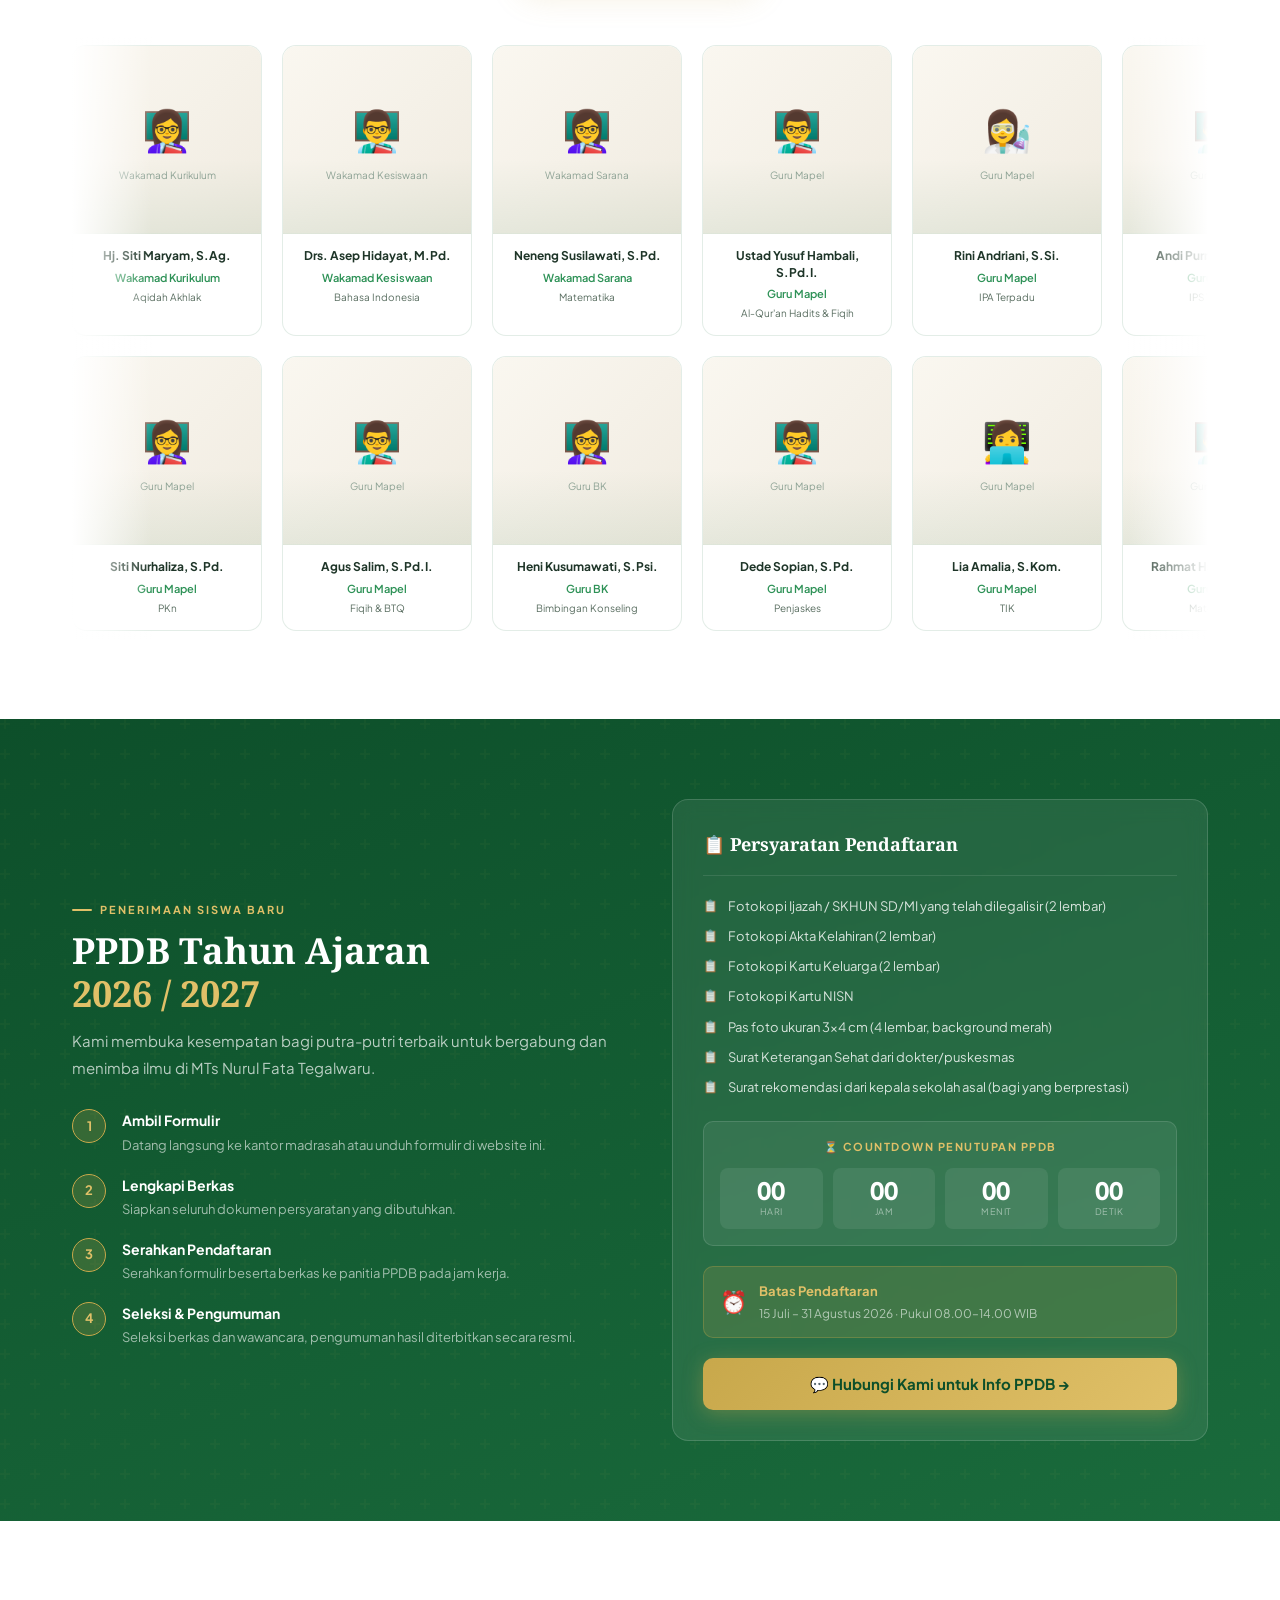
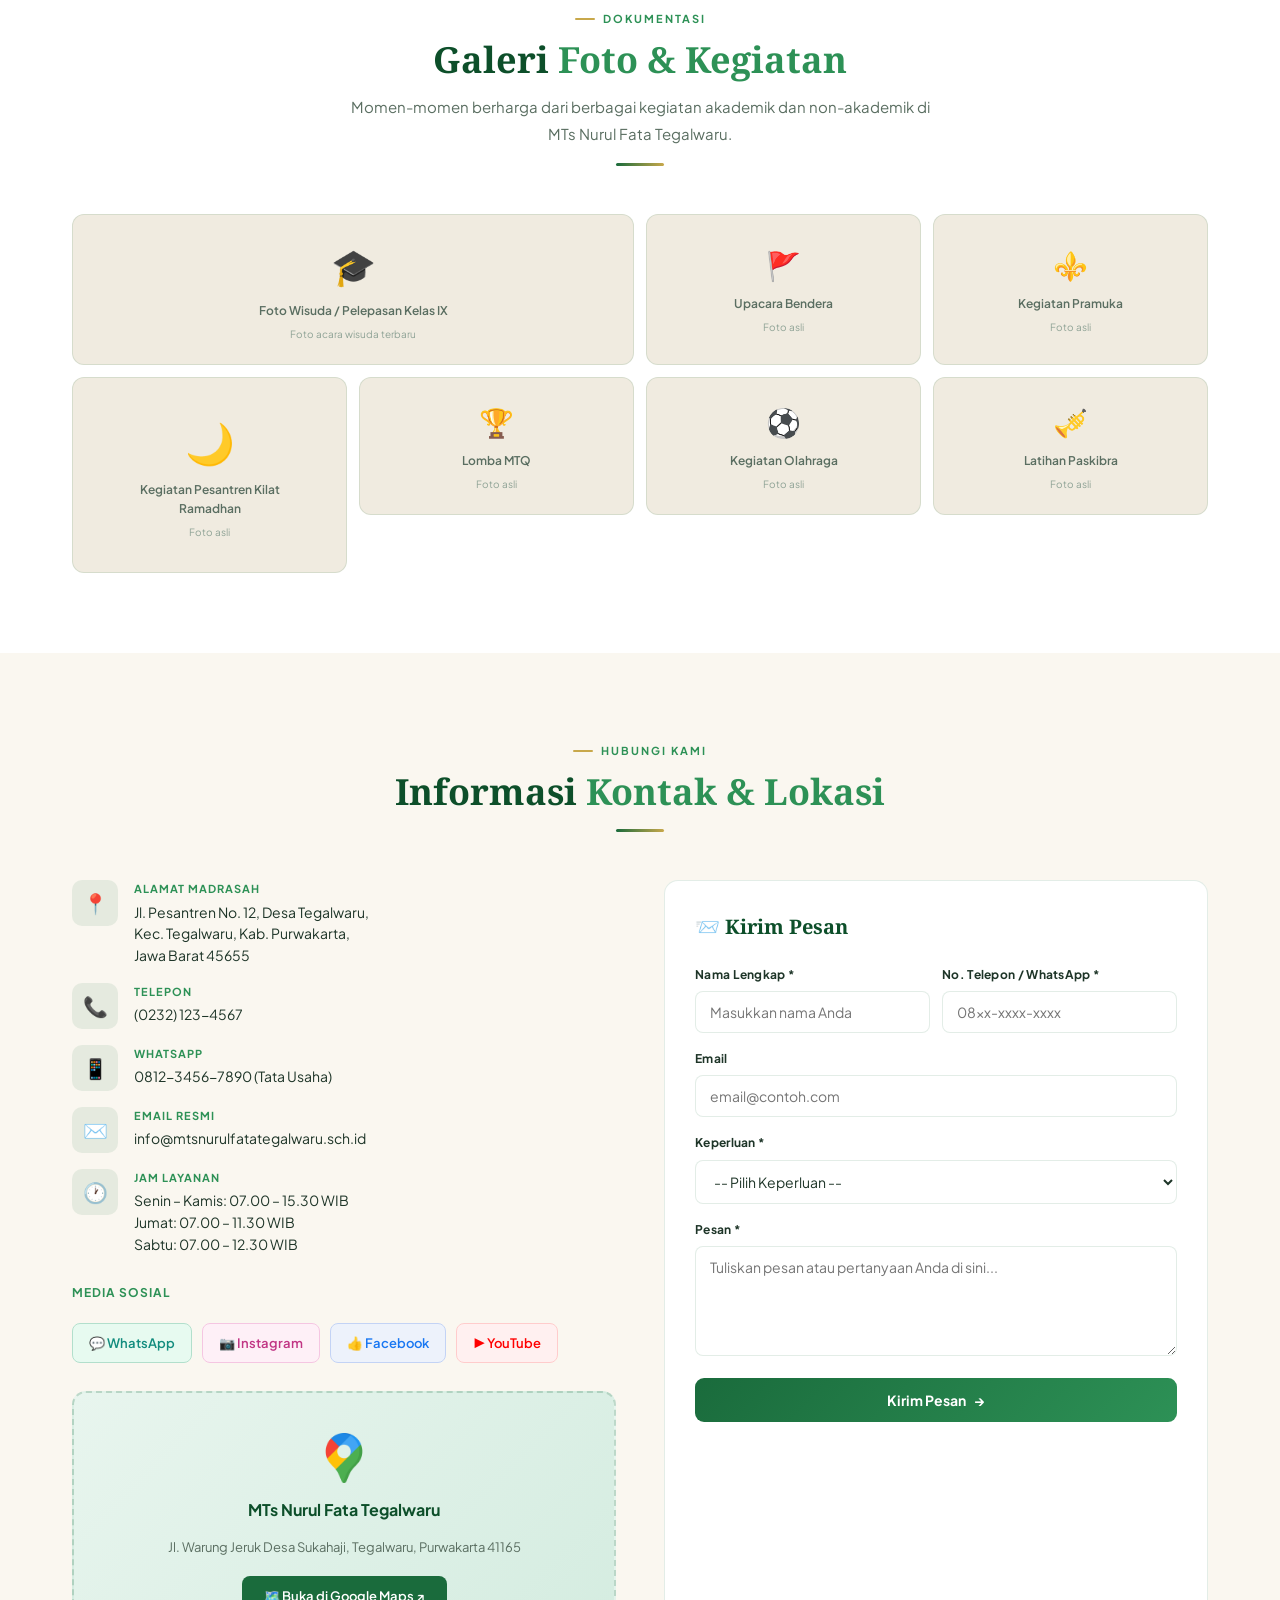
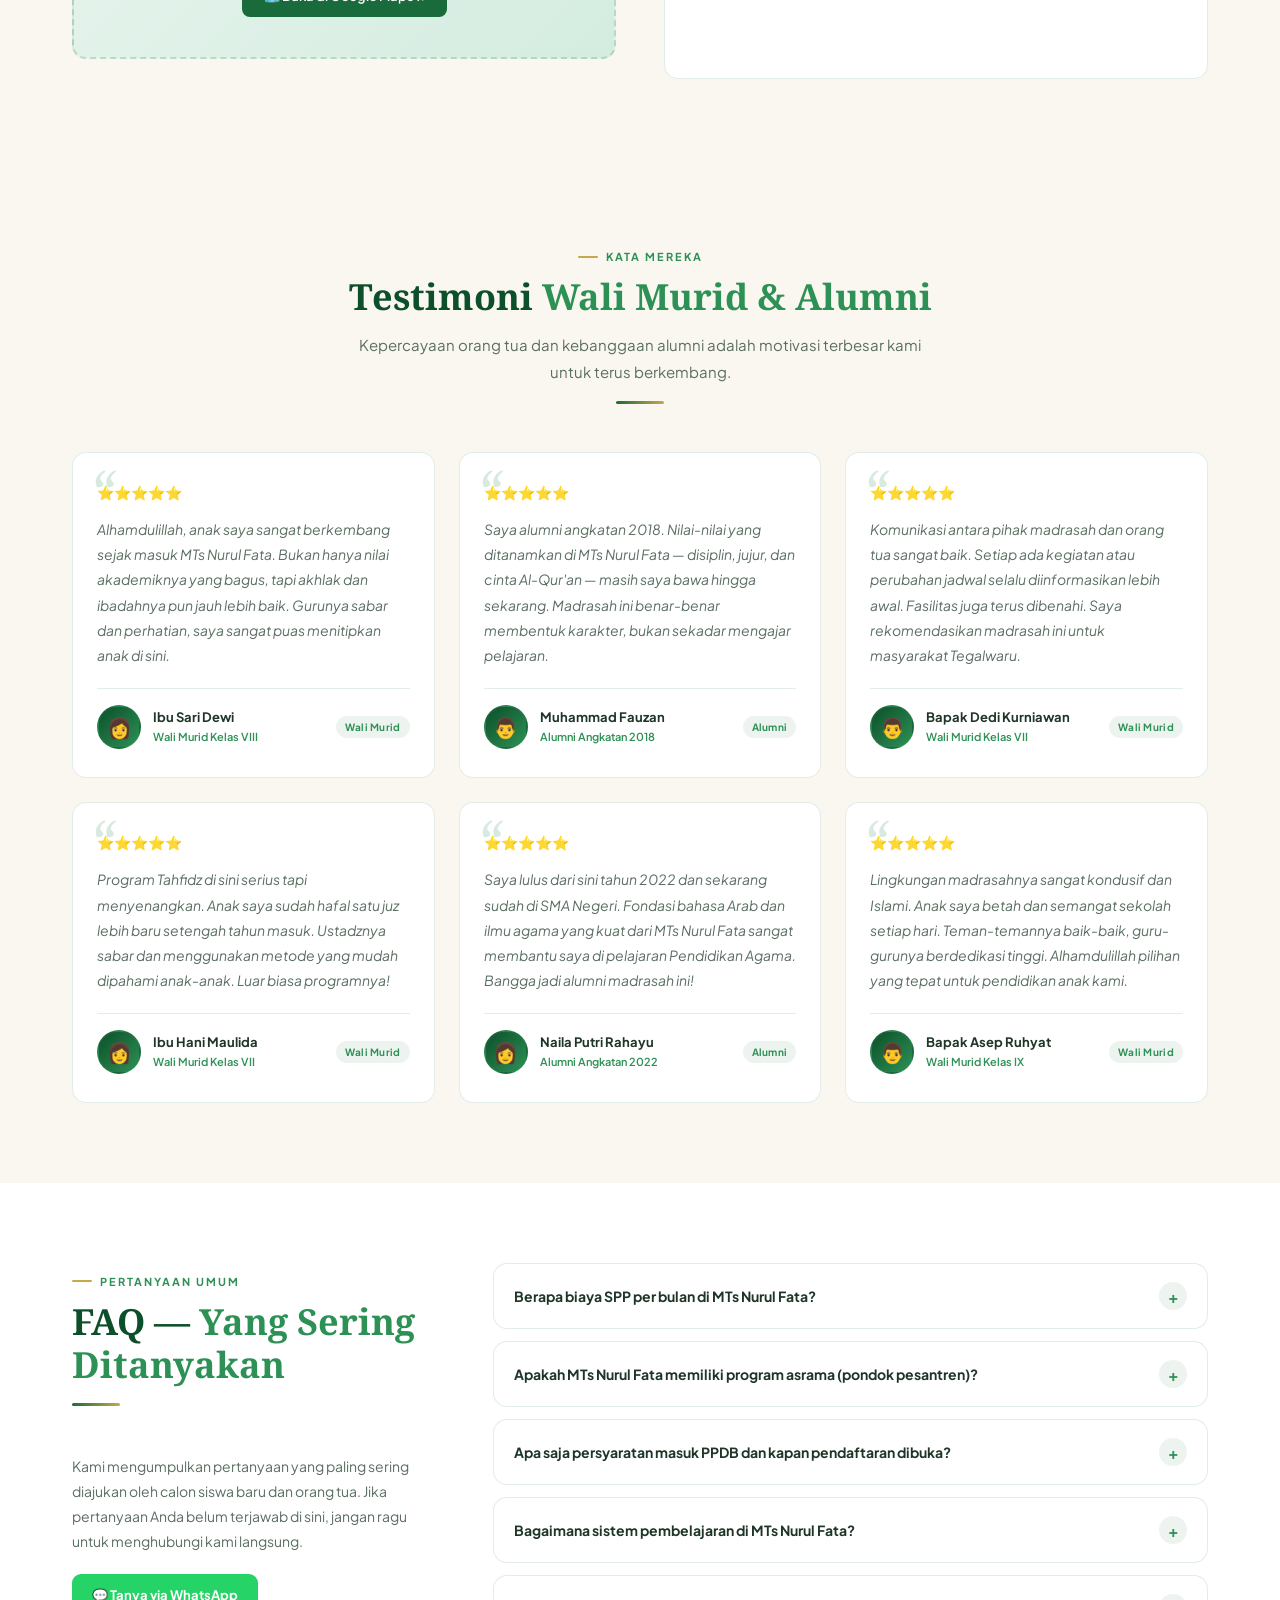
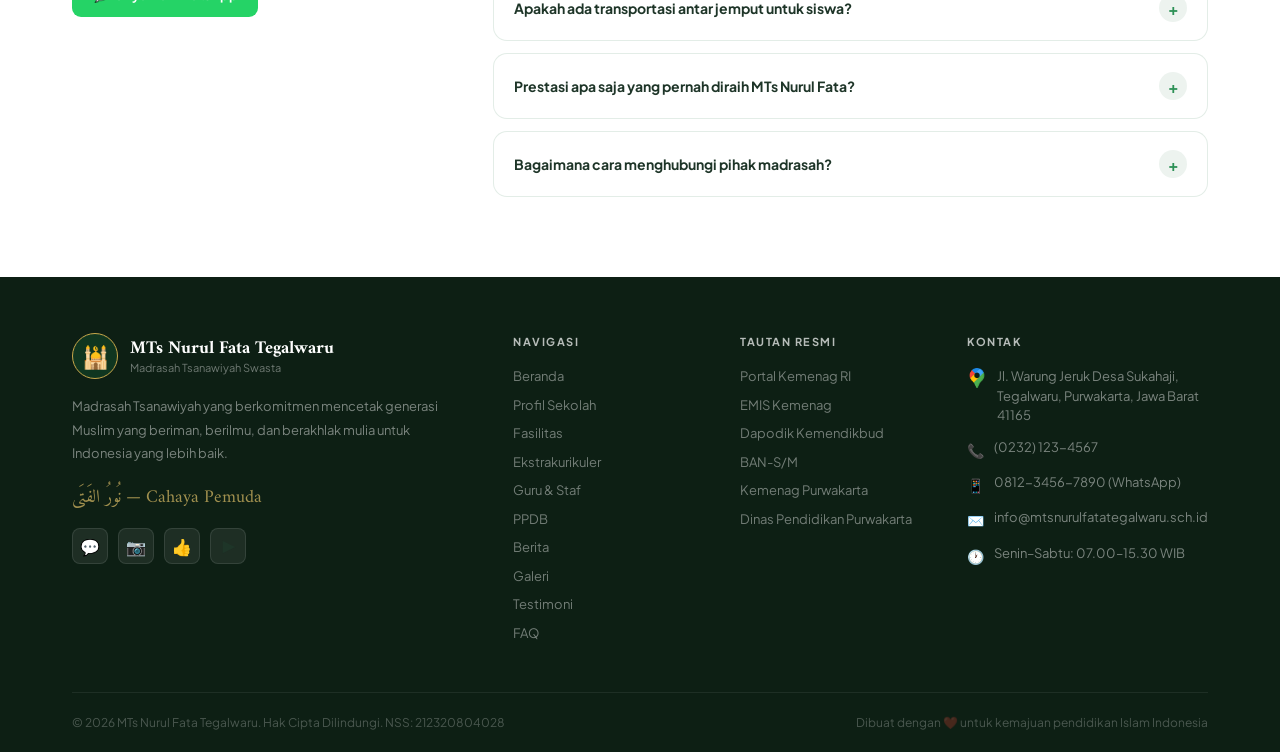
==== commit 749380db: "Update index.html" ====
--- a/index.html
+++ b/index.html
@@ -28,7 +28,7 @@
 
 <!-- ══ WHATSAPP FLOATING ══ -->
 <a id="waFloat" href="https://wa.me/6281234567890?text=Assalamu'alaikum%2C%20saya%20ingin%20bertanya%20tentang%20MTs%20Nurul%20Fata%20Tegalwaru" target="_blank" title="Chat WhatsApp">
-  <img src="whatsapp2.png" width="50">
+  <img src="WhatsApp2.png" width="50">
 </a>
 
 <!-- ══ LIGHTBOX ══ -->
@@ -101,17 +101,18 @@
         </div>
       </div>
       <div class="nav-dropdown">
-        <a href="#fasilitas"><span>Akademik ▾</span></a>
+        <a href="#Akademik"><span>Akademik ▾</span></a>
         <div class="nav-dropdown-menu">
           <a href="#fasilitas">Fasilitas</a>
           <a href="#ekskul">Ekstrakurikuler</a>
           <a href="#galeri">Galeri</a>
-        </div>
-      </div>
-      <a href="#ppdb"><span>PPDB</span></a>
-      <a href="#berita"><span>Berita</span></a>
+          <a href="https://mtsnurulfata.myrdm.id" target="https://mtsnurulfata.myrdm.id">Rapor Digital Madrasah</a>
+        </div>
+      </div>
+      <a href="ppdb-nurul-fata.html"><span>PPDB</span></a>
+      <a href="berita.html"><span>Berita</span></a>
       <a href="#kontak"><span>Kontak</span></a>
-      <a href="#ppdb" class="btn-ppdb-nav">Daftar Sekarang</a>
+      <a href="" class="btn-ppdb-nav">Login</a>
       <button id="darkToggle" onclick="toggleDark()" title="Ganti tema gelap/terang">🌙</button>
     </nav>
     </nav>
@@ -290,6 +291,47 @@
             <a href="#" class="tautan-item">🎓 Portal Kemenag Purwakarta</a>
             <a href="#" class="tautan-item">📋 BAN-S/M Akreditasi</a>
           </div>
+        </div>
+      </div>
+    </div>
+  </div>
+</section>
+
+<!-- ══ SAMBUTAN KEPALA SEKOLAH ══ -->
+<section class="section sambutan-section" id="sambutan">
+  <div class="section-inner">
+    <div class="section-header center reveal">
+      <div class="section-label">Dari Pimpinan Kami</div>
+      <h2 class="section-title">Sambutan <span>Kepala Madrasah</span></h2>
+      <div class="divider"></div>
+    </div>
+    <div class="sambutan-wrap">
+      <div class="sambutan-foto-col reveal-left">
+        <div class="sambutan-foto-frame">
+          <div class="sambutan-foto-placeholder">
+            <div class="sambutan-foto-icon">👨‍💼</div>
+            <div class="sambutan-foto-label">Foto Kepala Madrasah</div>
+          </div>
+          <div class="sambutan-nama-card">
+            <!-- <div class="sambutan-arabic">بَارَكَ اللّٰهُ فِيْكُمْ</div> -->
+            <h3>H. Ahmad Fauzi, S.Pd.I., M.M.</h3>
+            <p>Kepala MTs Nurul Fata Tegalwaru</p>
+          </div>
+        </div>
+      </div>
+      <div class="sambutan-teks-col reveal-right">
+        <div class="sambutan-quote-mark">"</div>
+        <div class="sambutan-bismillah">بِسْمِ اللّٰهِ الرَّحْمٰنِ الرَّحِيْمِ</div>
+        <h3 class="sambutan-judul">Assalamu'alaikum Warahmatullahi Wabarakatuh</h3>
+        <div class="sambutan-isi">
+          <p>Puji syukur ke hadirat Allah Subhanahu Wa Ta'ala atas segala nikmat dan karunia-Nya yang tiada terhingga. Shalawat serta salam semoga senantiasa tercurahkan kepada Nabi Muhammad Shallallahu 'Alaihi Wasallam, keluarga, sahabat, serta seluruh pengikutnya hingga akhir zaman.</p>
+          <p>Atas nama keluarga besar MTs Nurul Fata Tegalwaru, kami menyampaikan selamat datang di website resmi madrasah kami. Madrasah adalah rumah ilmu, tempat di mana generasi bangsa ditempa — bukan hanya untuk menjadi cerdas secara akademik, tetapi juga kokoh dalam iman dan mulia dalam akhlak.</p>
+          <p>MTs Nurul Fata Tegalwaru hadir dengan tekad untuk mencetak generasi Muslim yang beriman, berilmu, dan berakhlak mulia — sesuai dengan nama <em>"Nurul Fata"</em> yang berarti <strong>cahaya pemuda</strong>. Kami berkomitmen untuk terus meningkatkan kualitas pendidikan, fasilitas, dan pelayanan demi memberikan yang terbaik bagi putra-putri Anda.</p>
+          <p>Kami mengajak seluruh orang tua, wali murid, dan masyarakat untuk bersama-sama mendukung dan berperan aktif dalam proses pendidikan. Karena keberhasilan sebuah madrasah adalah keberhasilan seluruh elemen masyarakat yang mendukungnya.</p>
+          <p>Semoga Allah SWT senantiasa meridhoi setiap langkah perjuangan kita dalam mencerdaskan generasi umat. Aamiin Ya Rabbal 'Aalamiin.</p>
+        </div>
+        <div class="sambutan-penutup">
+          <span class="penutup-tag">Wassalamu'alaikum Warahmatullahi Wabarakatuh</span>
         </div>
       </div>
     </div>
--- a/styles.css
+++ b/styles.css
@@ -241,8 +241,8 @@
 .logo-text .sub { font-size:11px; color:var(--abu); letter-spacing:0.3px; margin-top:1px; }
 .logo-text .nss { font-size:10px; color:var(--abu-muda); margin-top:2px; }
 
+/* ===== NAV BASE ===== */
 nav { display:flex; align-items:center; gap:2px; }
-
 nav > a {
   padding: 8px 14px;
   border-radius: 8px;
@@ -252,20 +252,15 @@
   overflow: hidden;
   transition: color 0.3s ease;
 }
-
-/* Bubble background — slide naik dari bawah */
 nav > a::before {
   content: '';
-  position: absolute;
-  inset: 0;
+  position: absolute; inset: 0;
   background: linear-gradient(135deg, rgba(26,107,60,0.12), rgba(45,145,86,0.08));
   border-radius: 8px;
   transform: translateY(100%);
   transition: transform 0.3s cubic-bezier(0.34, 1.56, 0.64, 1);
   z-index: 0;
 }
-
-/* Garis bawah tipis — scale dari tengah */
 nav > a::after {
   content: '';
   position: absolute;
@@ -277,24 +272,23 @@
   transition: width 0.35s cubic-bezier(0.34, 1.56, 0.64, 1);
   z-index: 1;
 }
-
 nav > a span { position: relative; z-index: 1; }
-
 nav > a:hover::before { transform: translateY(0); }
 nav > a:hover::after  { width: calc(100% - 24px); }
 nav > a:hover { color: var(--hijau); }
-
 nav > a.active { color: var(--hijau); }
 nav > a.active::before { transform: translateY(0); }
 nav > a.active::after  { width: calc(100% - 24px); }
 
-.nav-dropdown { position:relative; }
+/* ===== DROPDOWN ===== */
+.nav-dropdown { position: relative; }
 .nav-dropdown > a {
   padding: 8px 14px; border-radius: 8px;
   font-size: 13px; font-weight: 500; color: var(--teks);
   display: flex; align-items: center; gap: 4px;
   position: relative; overflow: hidden;
   transition: color 0.3s ease;
+  cursor: pointer;
 }
 .nav-dropdown > a::before {
   content: '';
@@ -305,18 +299,51 @@
   transition: transform 0.3s cubic-bezier(0.34, 1.56, 0.64, 1);
 }
 .nav-dropdown > a span { position: relative; z-index: 1; }
-.nav-dropdown:hover > a::before { transform: translateY(0); }
-.nav-dropdown:hover > a { color: var(--hijau); }
-
+
+/* Jembatan transparan agar hover tidak putus saat cursor menuju menu */
+.nav-dropdown::after {
+  content: '';
+  position: absolute;
+  top: 100%;
+  left: 0;
+  width: 100%;
+  height: 14px; /* harus >= gap antara trigger dan menu */
+  background: transparent;
+  display: none;
+}
+.nav-dropdown:hover::after { display: block; }
+
+/* Menu */
 .nav-dropdown-menu {
-  display:none; position:absolute; top:calc(100% + 10px); left:0;
-  background:var(--putih); border:1px solid var(--border);
-  border-radius:12px; box-shadow:var(--shadow-md);
-  padding:8px; min-width:190px; z-index:100;
-  animation:dropIn .25s cubic-bezier(0.34, 1.56, 0.64, 1);
-}
-@keyframes dropIn { from{opacity:0;transform:translateY(-10px) scale(0.97)} to{opacity:1;transform:translateY(0) scale(1)} }
-.nav-dropdown:hover .nav-dropdown-menu { display:block; }
+  visibility: hidden;
+  opacity: 0;
+  pointer-events: none;
+  position: absolute; top: calc(100% + 10px); left: 0;
+  background: var(--putih); border: 1px solid var(--border);
+  border-radius: 12px; box-shadow: var(--shadow-md);
+  padding: 8px; min-width: 190px; z-index: 100;
+  transition: opacity 0.2s ease, transform 0.25s cubic-bezier(0.34, 1.56, 0.64, 1), visibility 0s linear 0.2s;
+  transform: translateY(-8px) scale(0.97);
+  transform-origin: top left;
+}
+
+/* Tampilkan via hover ATAU class .open (JS) */
+.nav-dropdown:hover > a::before,
+.nav-dropdown.open > a::before { transform: translateY(0); }
+
+.nav-dropdown:hover > a,
+.nav-dropdown.open > a { color: var(--hijau); }
+
+.nav-dropdown:hover .nav-dropdown-menu,
+.nav-dropdown.open .nav-dropdown-menu {
+  visibility: visible;
+  opacity: 1;
+  pointer-events: auto;
+  transform: translateY(0) scale(1);
+  transition: opacity 0.25s ease, transform 0.25s cubic-bezier(0.34, 1.56, 0.64, 1), visibility 0s linear 0s;
+}
+
+/* Item dalam menu */
 .nav-dropdown-menu a {
   display: block; padding: 9px 14px;
   font-size: 13px; border-radius: 7px; color: var(--teks);
@@ -334,17 +361,17 @@
 .nav-dropdown-menu a:hover { color: var(--hijau); padding-left: 18px; }
 .nav-dropdown-menu a:hover::before { transform: scaleX(1); }
 
+/* ===== BUTTON PPDB ===== */
 .btn-ppdb-nav {
-  background:linear-gradient(135deg, var(--hijau), var(--hijau-muda));
-  color:white!important; padding:9px 18px; border-radius:8px;
-  font-weight:700!important; font-size:13px;
-  box-shadow:0 3px 12px rgba(26,107,60,0.3);
-  transition:var(--transition)!important;
-  margin-left:6px;
-}
-.btn-ppdb-nav:hover { transform:translateY(-2px)!important; box-shadow:0 6px 20px rgba(26,107,60,0.4)!important; }
-.btn-ppdb-nav::after { display:none!important; }
-
+  background: linear-gradient(135deg, var(--hijau), var(--hijau-muda));
+  color: white!important; padding: 9px 18px; border-radius: 8px;
+  font-weight: 700!important; font-size: 13px;
+  box-shadow: 0 3px 12px rgba(26,107,60,0.3);
+  transition: var(--transition)!important;
+  margin-left: 6px;
+}
+.btn-ppdb-nav:hover { transform: translateY(-2px)!important; box-shadow: 0 6px 20px rgba(26,107,60,0.4)!important; }
+.btn-ppdb-nav::after { display: none!important; }
 /* Mobile hamburger */
 .hamburger {
   display:none; flex-direction:column; gap:5px;
@@ -502,6 +529,193 @@
   font-variant-numeric:tabular-nums;
 }
 .stat-label { font-size:12px; color:var(--abu); margin-top:6px; font-weight:500; }
+
+/* ══ SAMBUTAN KEPALA SEKOLAH ══ */
+.sambutan-section {
+  background: var(--bg);
+  position: relative;
+  overflow: hidden;
+}
+.sambutan-section::before {
+  content: '';
+  position: absolute;
+  top: 0; left: 0; right: 0; bottom: 0;
+  background:
+    radial-gradient(ellipse 60% 40% at 10% 20%, rgba(26,90,48,0.06) 0%, transparent 70%),
+    radial-gradient(ellipse 50% 50% at 90% 80%, rgba(192,153,93,0.06) 0%, transparent 70%);
+  pointer-events: none;
+}
+.sambutan-wrap {
+  display: grid;
+  grid-template-columns: 300px 1fr;
+  gap: 48px;
+  align-items: start;
+}
+/* === FOTO KOLOM === */
+.sambutan-foto-col {
+  position: sticky;
+  top: 100px;
+}
+.sambutan-foto-frame {
+  display: flex;
+  flex-direction: column;
+  gap: 0;
+  border-radius: 20px;
+  overflow: hidden;
+  box-shadow: 0 12px 40px rgba(0,0,0,0.12);
+  border: 1.5px solid var(--border);
+}
+.sambutan-foto-placeholder {
+  background: linear-gradient(135deg, var(--hijau) 0%, #2d6a4f 100%);
+  min-height: 280px;
+  display: flex;
+  flex-direction: column;
+  align-items: center;
+  justify-content: center;
+  gap: 12px;
+  position: relative;
+}
+.sambutan-foto-placeholder::before {
+  content: '';
+  position: absolute;
+  inset: 0;
+  background: url("data:image/svg+xml,%3Csvg width='40' height='40' viewBox='0 0 40 40' xmlns='http://www.w3.org/2000/svg'%3E%3Cg fill='%23ffffff' fill-opacity='0.04'%3E%3Cpath d='M0 40L40 0H20L0 20M40 40V20L20 40'/%3E%3C/g%3E%3C/svg%3E");
+}
+.sambutan-foto-icon {
+  font-size: 72px;
+  line-height: 1;
+  filter: drop-shadow(0 4px 8px rgba(0,0,0,0.2));
+}
+.sambutan-foto-label {
+  font-size: 11px;
+  color: rgba(255,255,255,0.7);
+  font-family: 'Plus Jakarta Sans', sans-serif;
+  letter-spacing: 0.5px;
+}
+.sambutan-nama-card {
+  background: var(--kartu);
+  padding: 20px 22px 18px;
+  text-align: center;
+  border-top: 3px solid var(--emas);
+}
+.sambutan-arabic {
+  font-family: 'Amiri', serif;
+  font-size: 17px;
+  color: var(--hijau);
+  margin-bottom: 10px;
+  direction: rtl;
+}
+.sambutan-nama-card h3 {
+  font-size: 15px;
+  font-weight: 700;
+  color: var(--judul);
+  margin: 0 0 4px;
+  line-height: 1.3;
+}
+.sambutan-nama-card p {
+  font-size: 12px;
+  color: var(--teks-muted, #888);
+  margin: 0 0 12px;
+}
+.sambutan-tanda-tangan {
+  display: flex;
+  justify-content: center;
+  opacity: 0.7;
+}
+/* === TEKS KOLOM === */
+.sambutan-teks-col {
+  position: relative;
+  padding: 8px 0;
+}
+.sambutan-quote-mark {
+  font-family: 'Amiri', serif;
+  font-size: 120px;
+  line-height: 0.6;
+  color: var(--hijau);
+  opacity: 0.12;
+  position: absolute;
+  top: 0;
+  left: -10px;
+  pointer-events: none;
+  user-select: none;
+}
+.sambutan-bismillah {
+  font-family: 'Amiri', serif;
+  font-size: 22px;
+  color: var(--hijau);
+  direction: rtl;
+  margin-bottom: 14px;
+  padding-bottom: 14px;
+  border-bottom: 1.5px solid var(--border);
+}
+.sambutan-judul {
+  font-family: 'Noto Serif', serif;
+  font-size: clamp(16px, 2vw, 20px);
+  font-weight: 700;
+  color: var(--judul);
+  margin: 0 0 20px;
+}
+.sambutan-isi {
+  display: flex;
+  flex-direction: column;
+  gap: 14px;
+}
+.sambutan-isi p {
+  font-size: 15px;
+  line-height: 1.85;
+  color: var(--teks);
+  margin: 0;
+  text-align: justify;
+}
+.sambutan-isi p em {
+  font-style: italic;
+  color: var(--hijau);
+}
+.sambutan-isi p strong {
+  font-weight: 700;
+  color: var(--judul);
+}
+.sambutan-penutup {
+  margin-top: 24px;
+  padding-top: 18px;
+  border-top: 1.5px solid var(--border);
+}
+.penutup-tag {
+  display: inline-block;
+  font-family: 'Noto Serif', serif;
+  font-size: 14px;
+  font-style: italic;
+  color: var(--hijau);
+  background: linear-gradient(135deg, rgba(26,90,48,0.07), rgba(192,153,93,0.07));
+  padding: 10px 18px;
+  border-radius: 8px;
+  border-left: 3px solid var(--hijau);
+}
+/* === RESPONSIVE === */
+@media (max-width: 900px) {
+  .sambutan-wrap {
+    grid-template-columns: 1fr;
+    gap: 32px;
+  }
+  .sambutan-foto-col {
+    position: static;
+    max-width: 320px;
+    margin: 0 auto;
+    width: 100%;
+  }
+  .sambutan-quote-mark {
+    font-size: 80px;
+  }
+}
+@media (max-width: 600px) {
+  .sambutan-nama-card h3 {
+    font-size: 14px;
+  }
+  .sambutan-bismillah {
+    font-size: 18px;
+  }
+}
+
 
 /* ══════════════════════════════════════════════
    TICKER / PENGUMUMAN STRIP
@@ -1402,4 +1616,4 @@
 .faq-a p { font-size: 14px; color: var(--abu); line-height: 1.8; border-top: 1px solid var(--border); padding-top: 14px; }
 [data-theme="dark"] .faq-item { background: #0e1a12; }
 [data-theme="dark"] .faq-q:hover,
-[data-theme="dark"] .faq-item.open .faq-q { background: #172010; }+[data-theme="dark"] .faq-item.open .faq-q { background: #172010; }
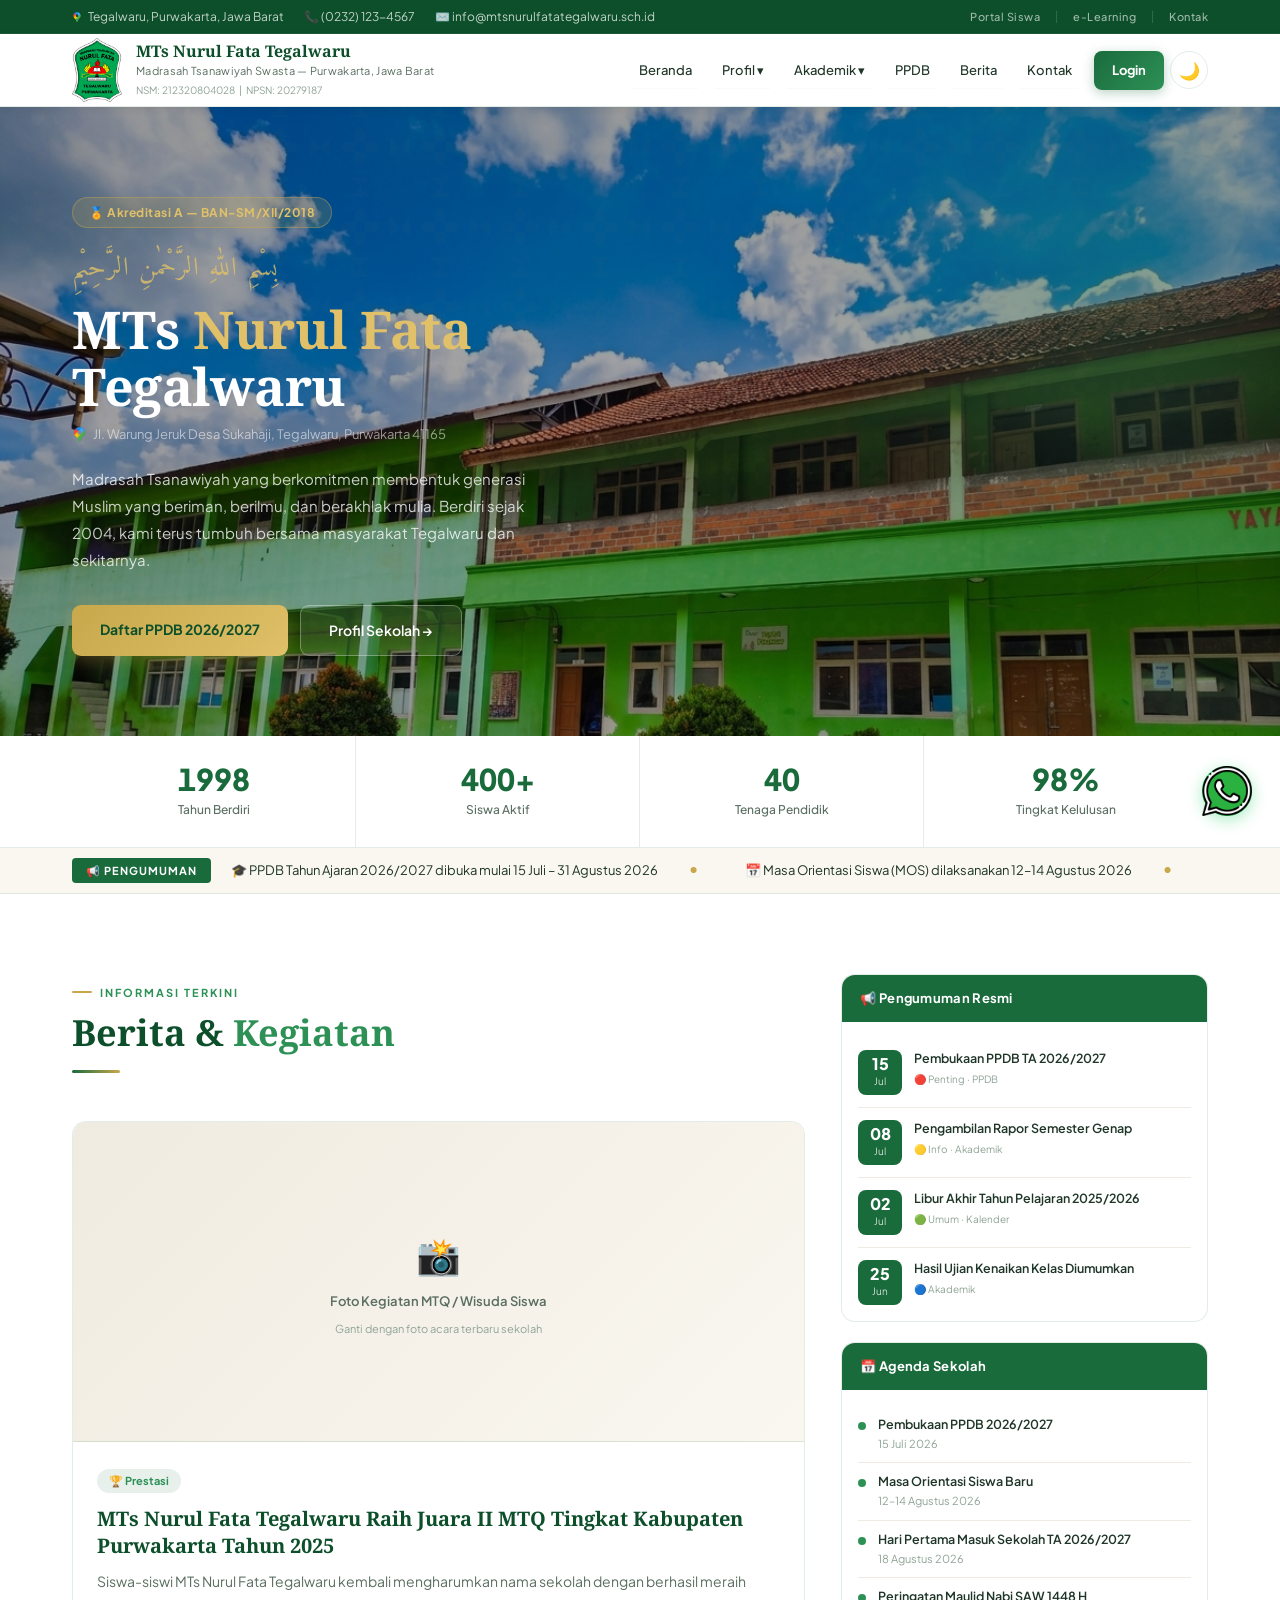
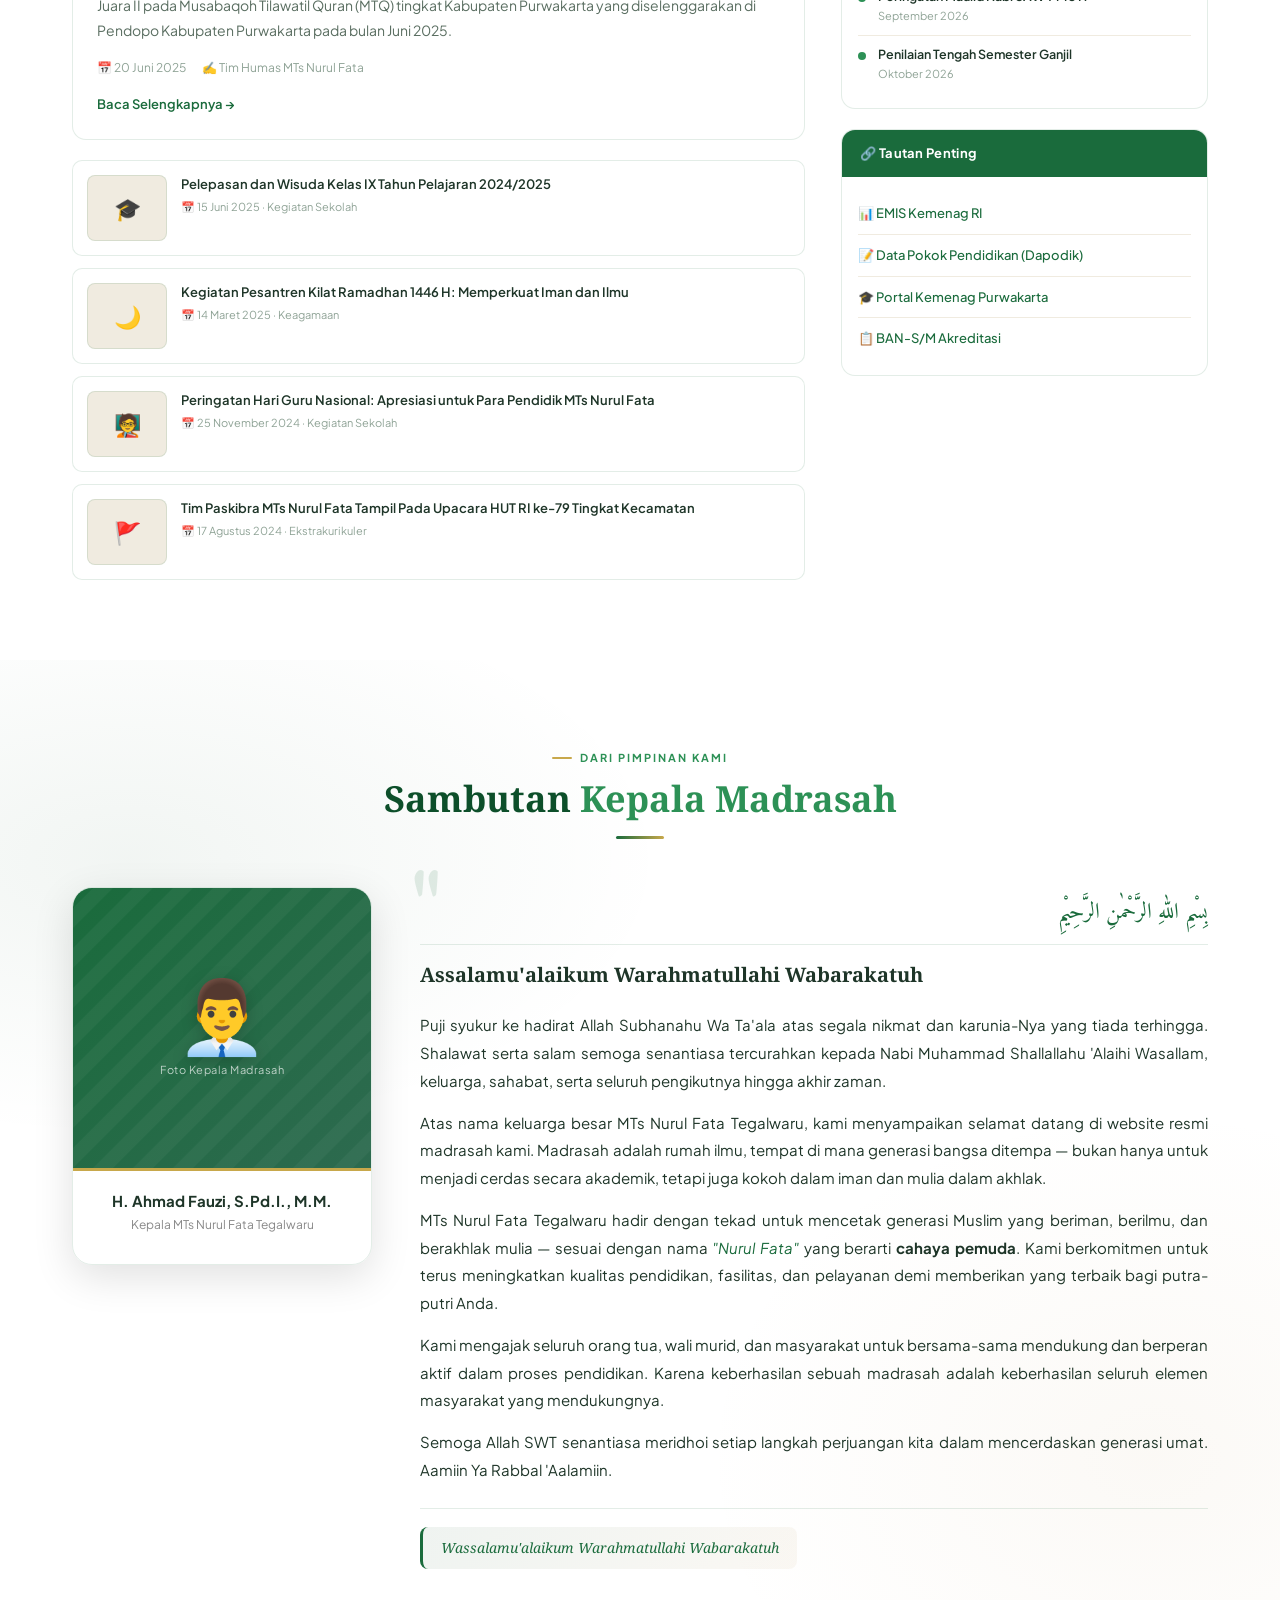
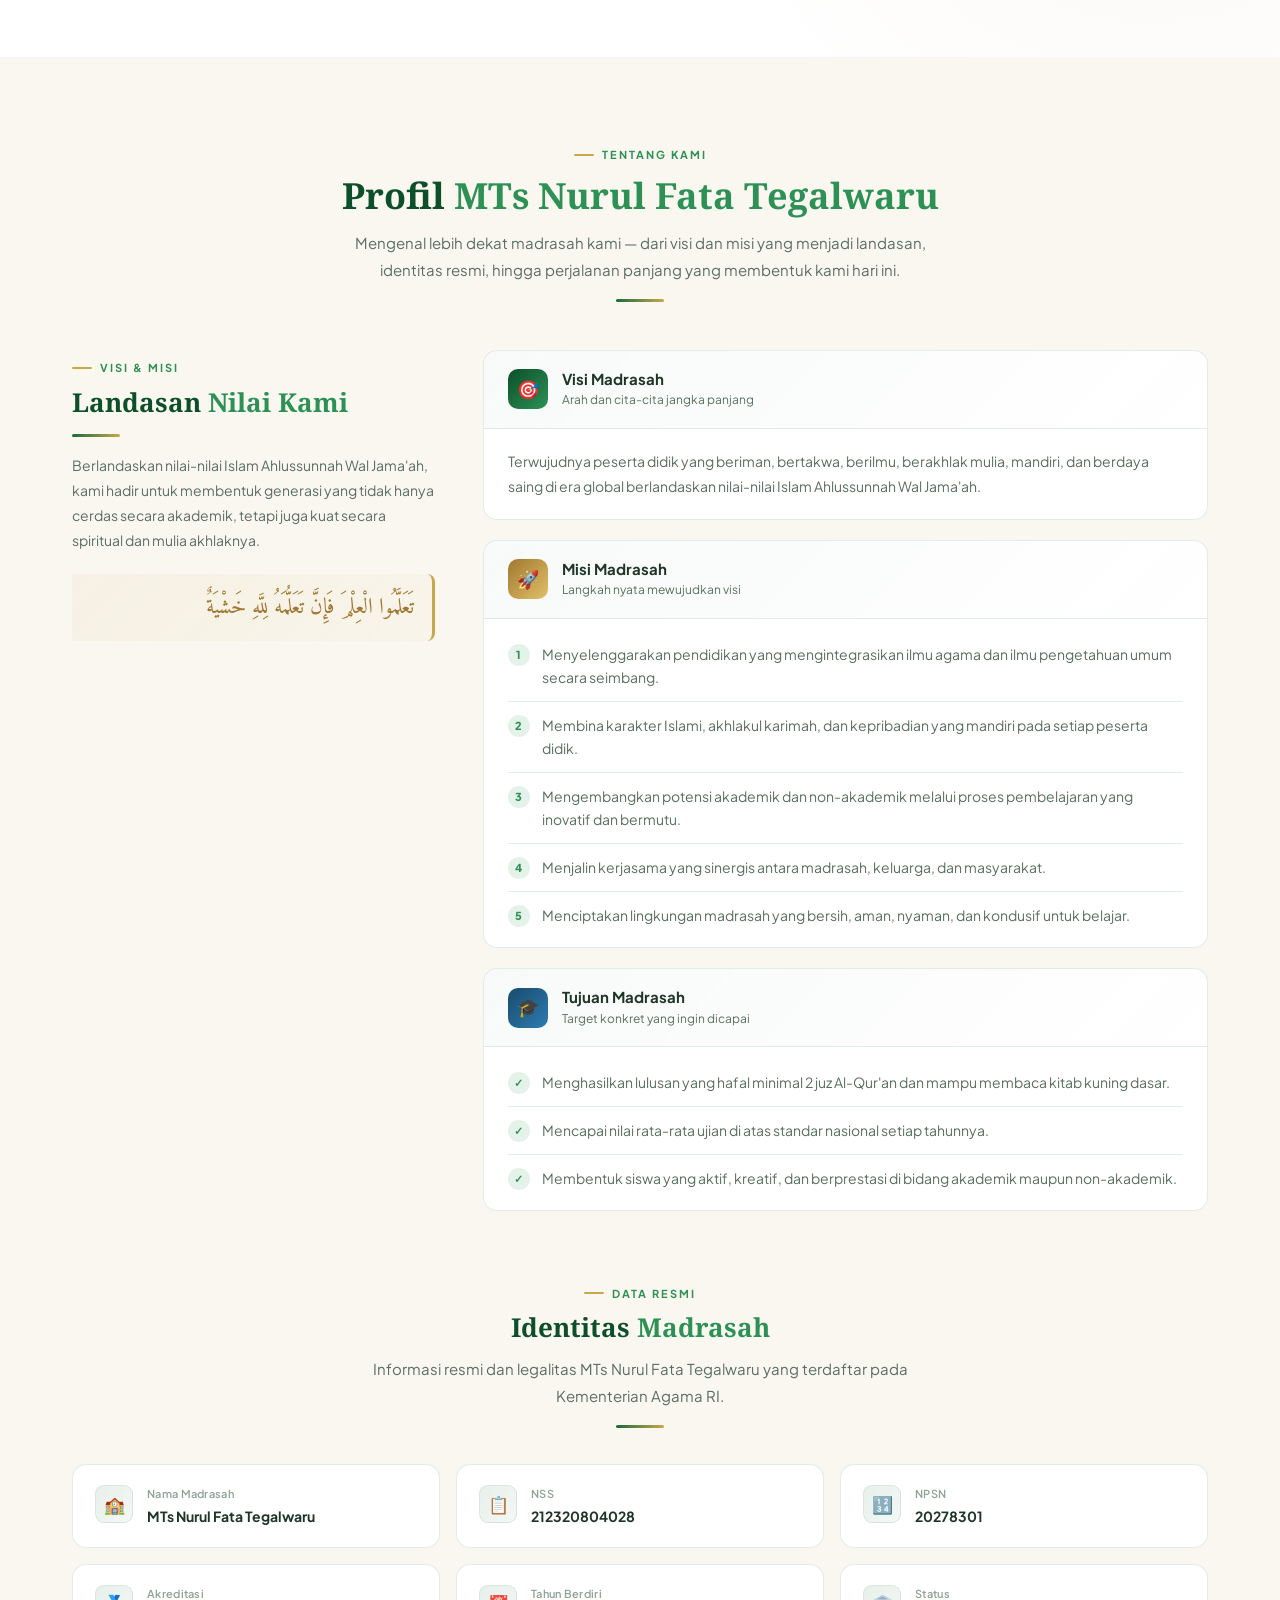
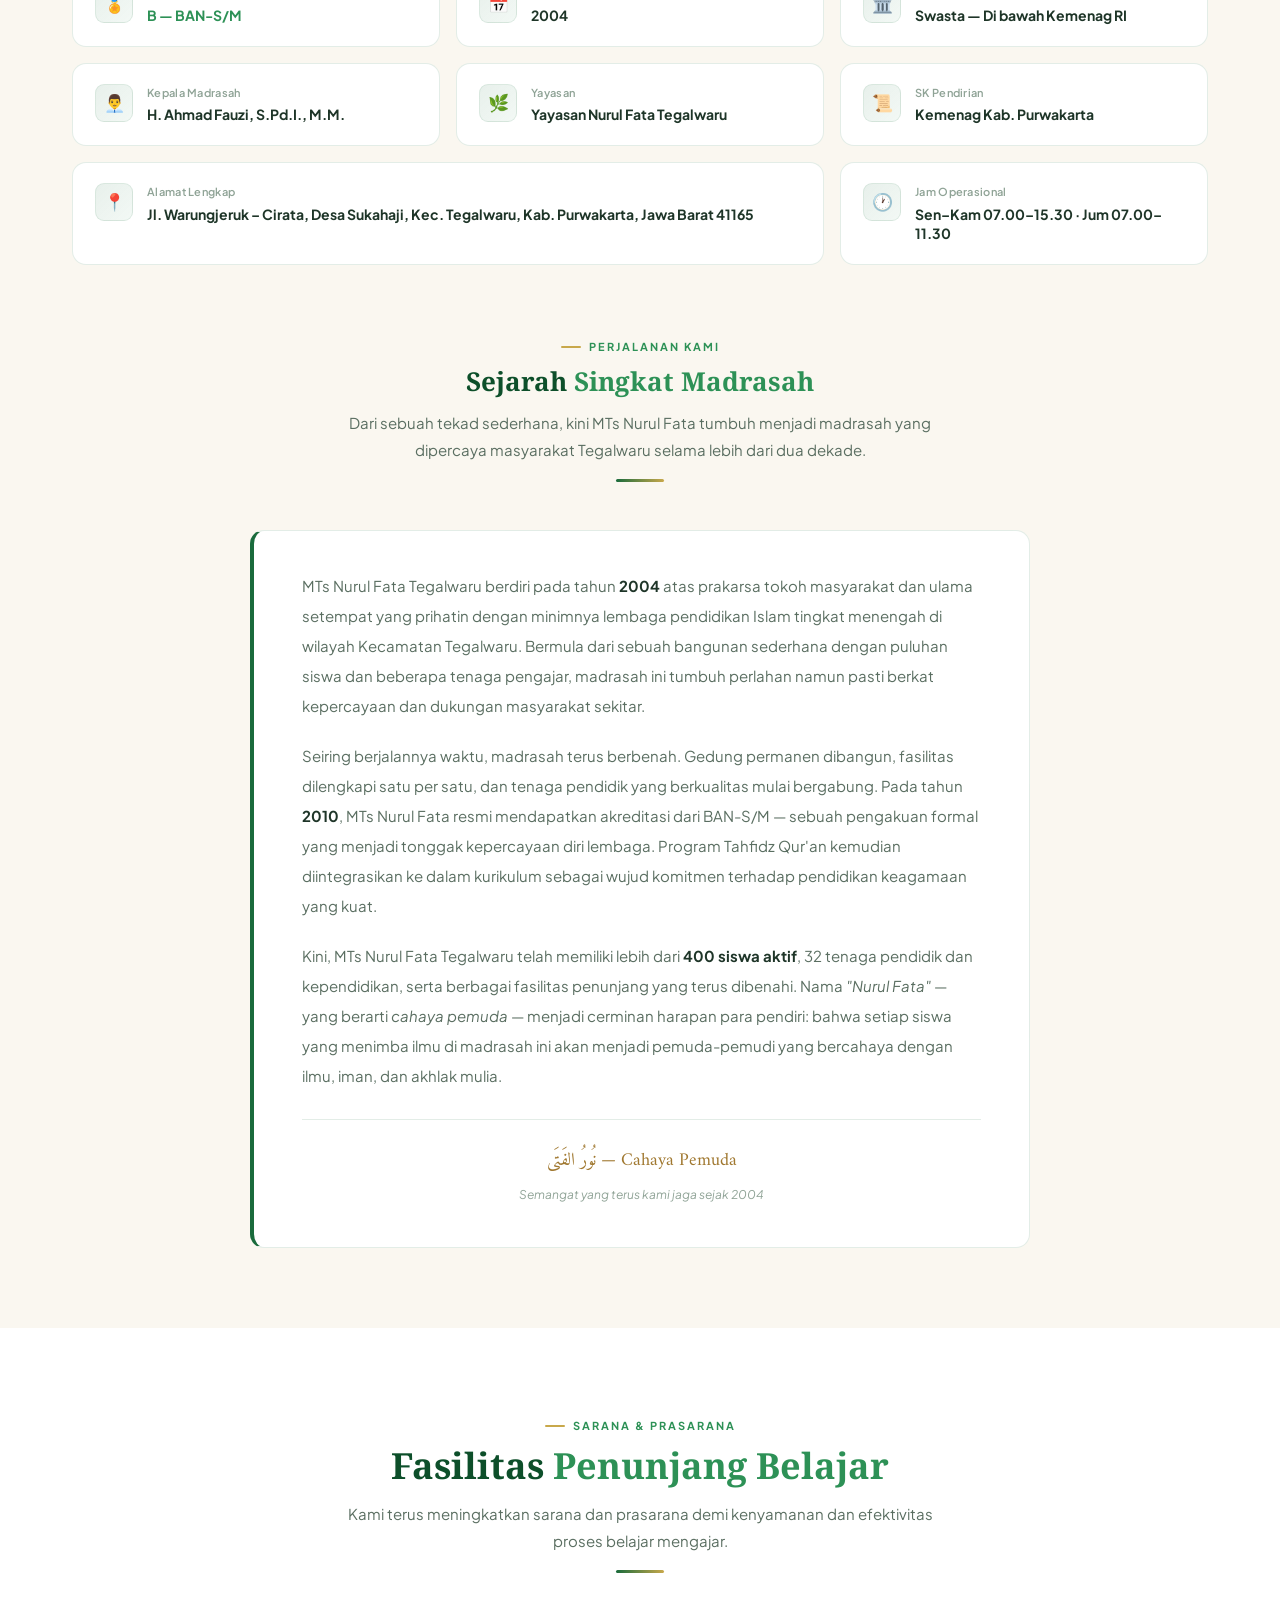
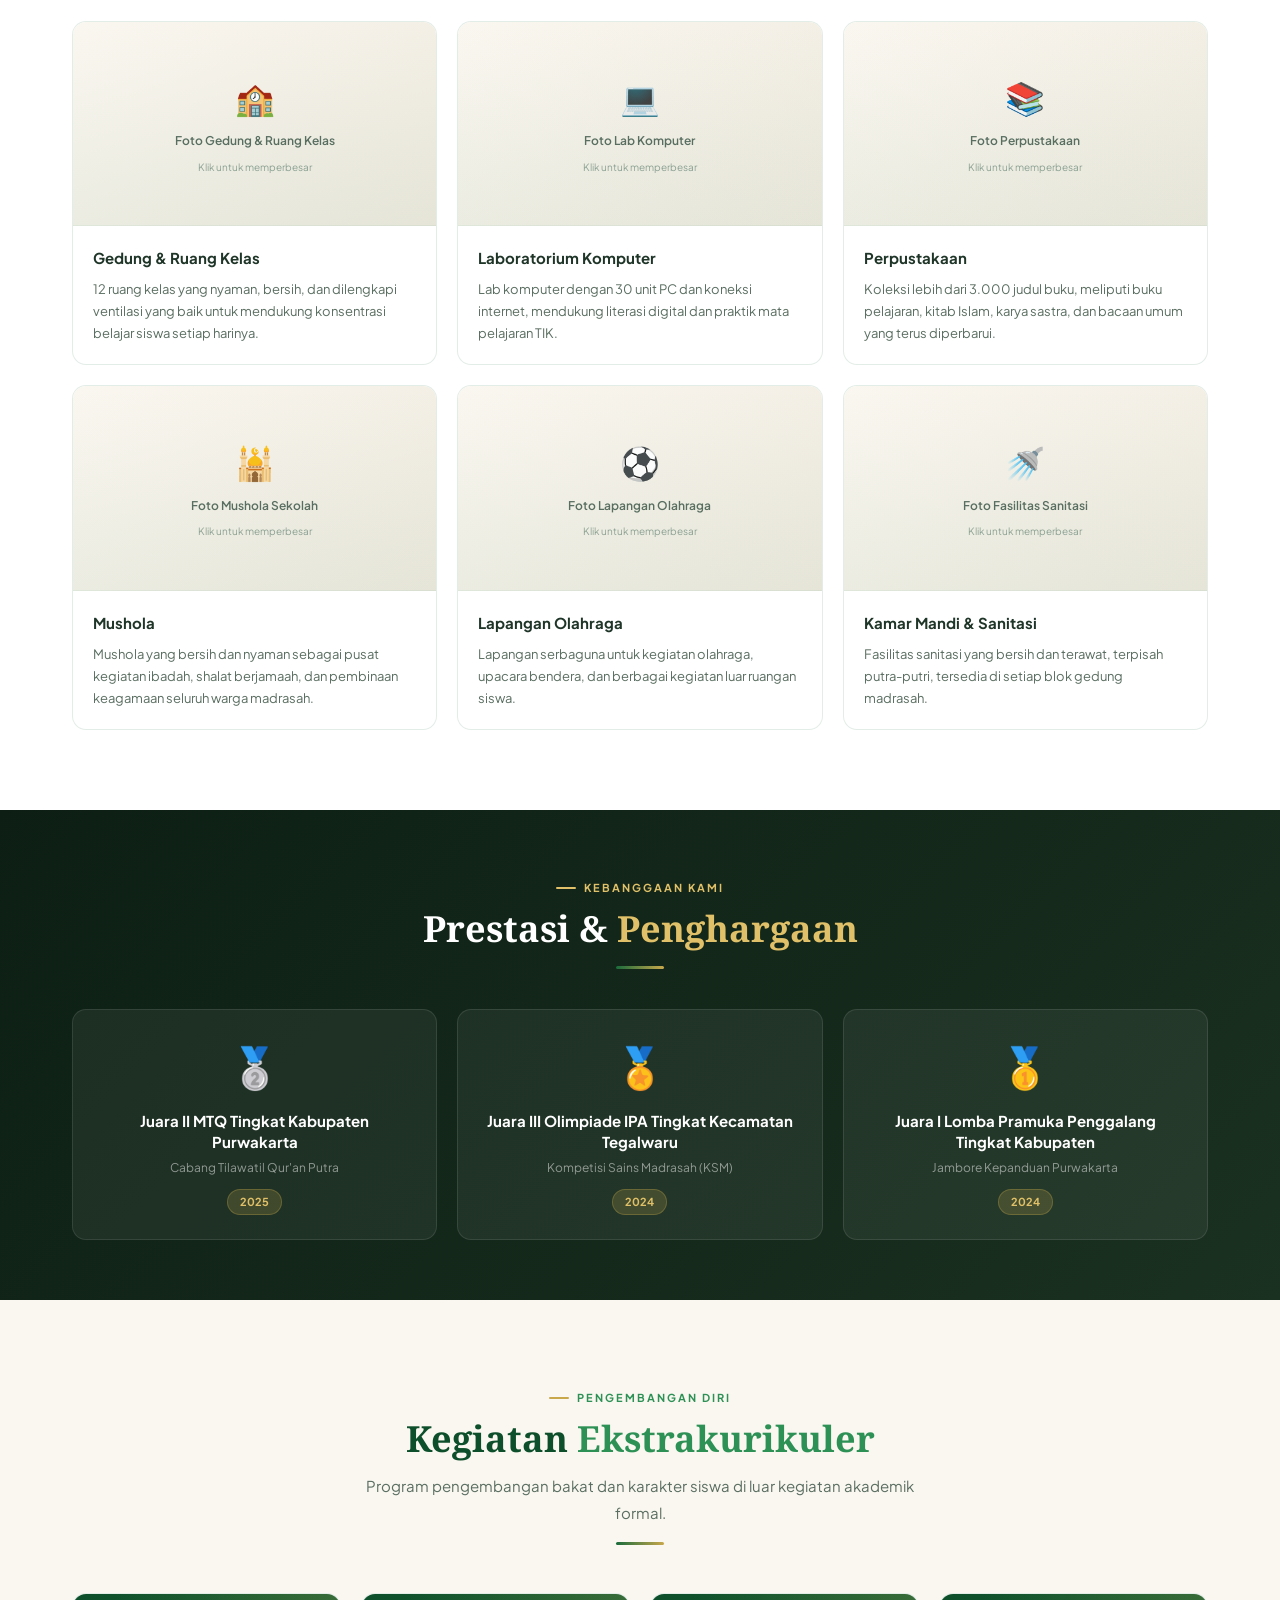
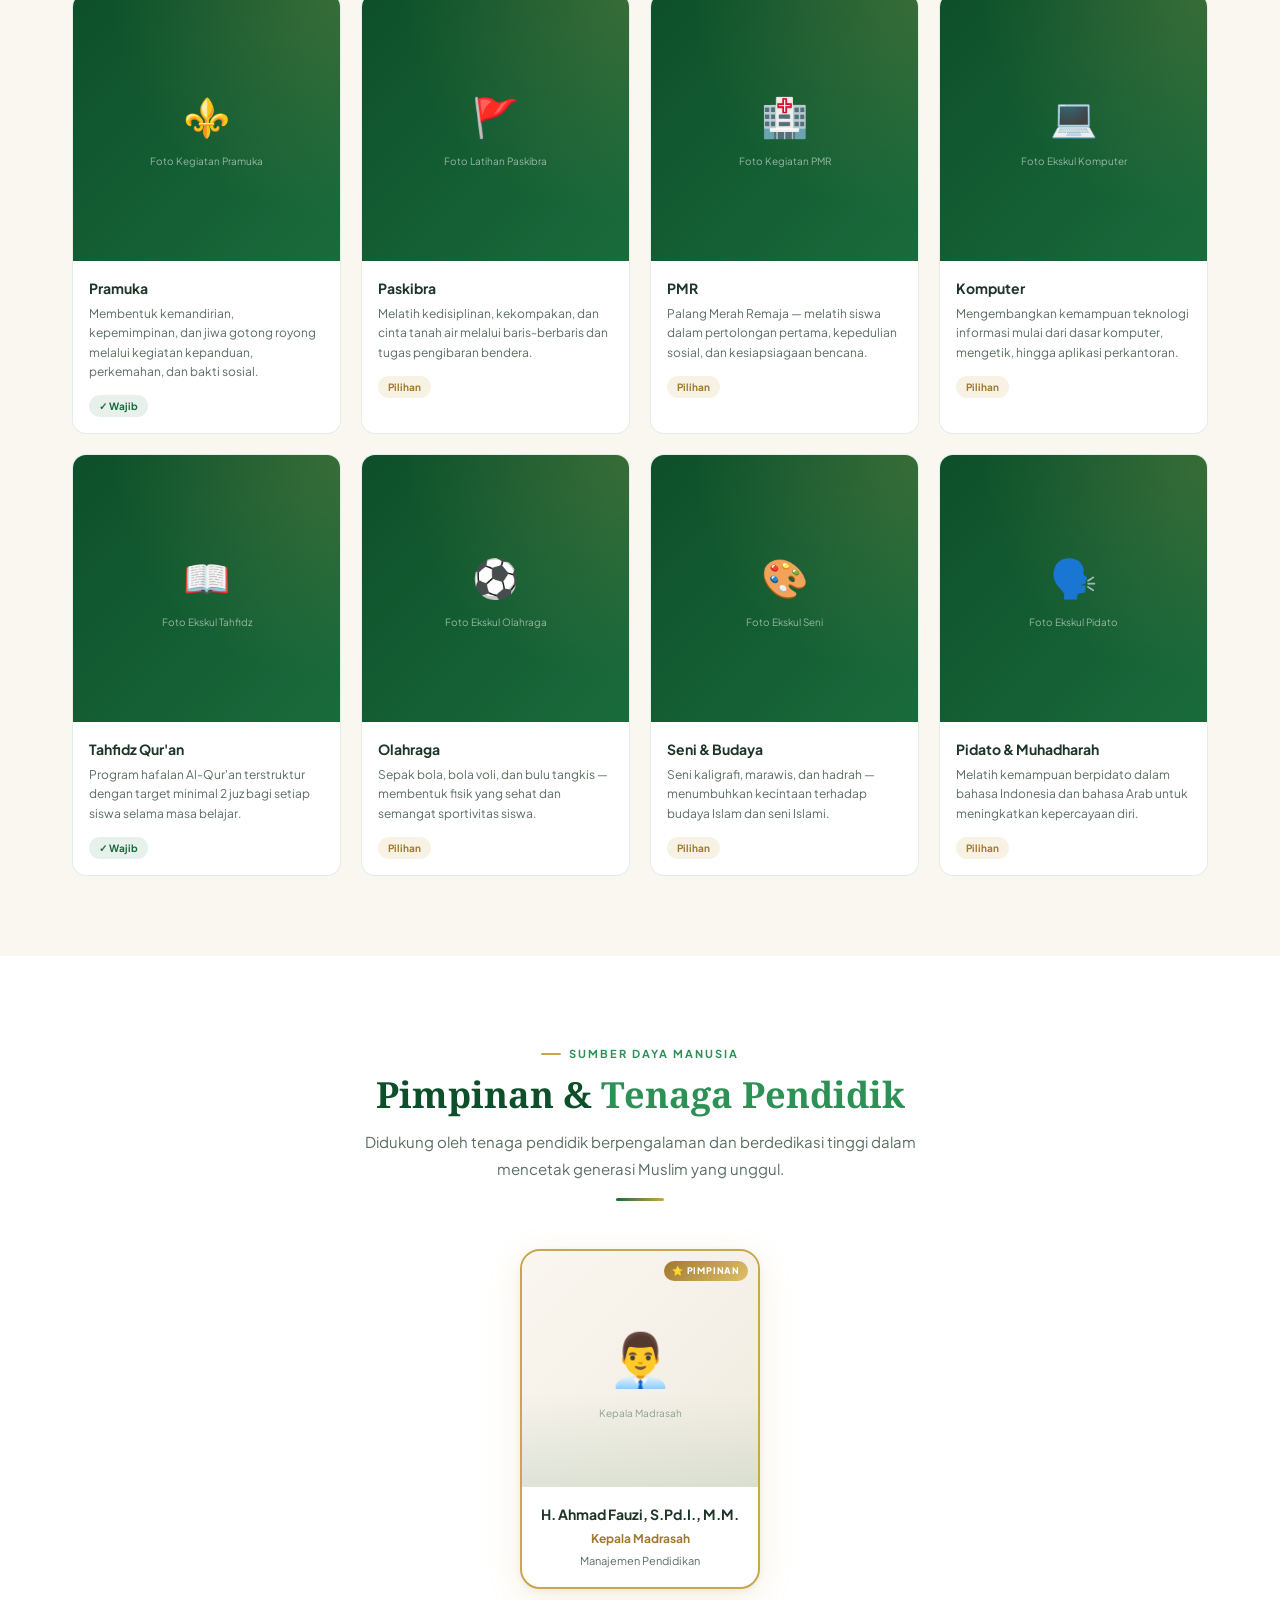
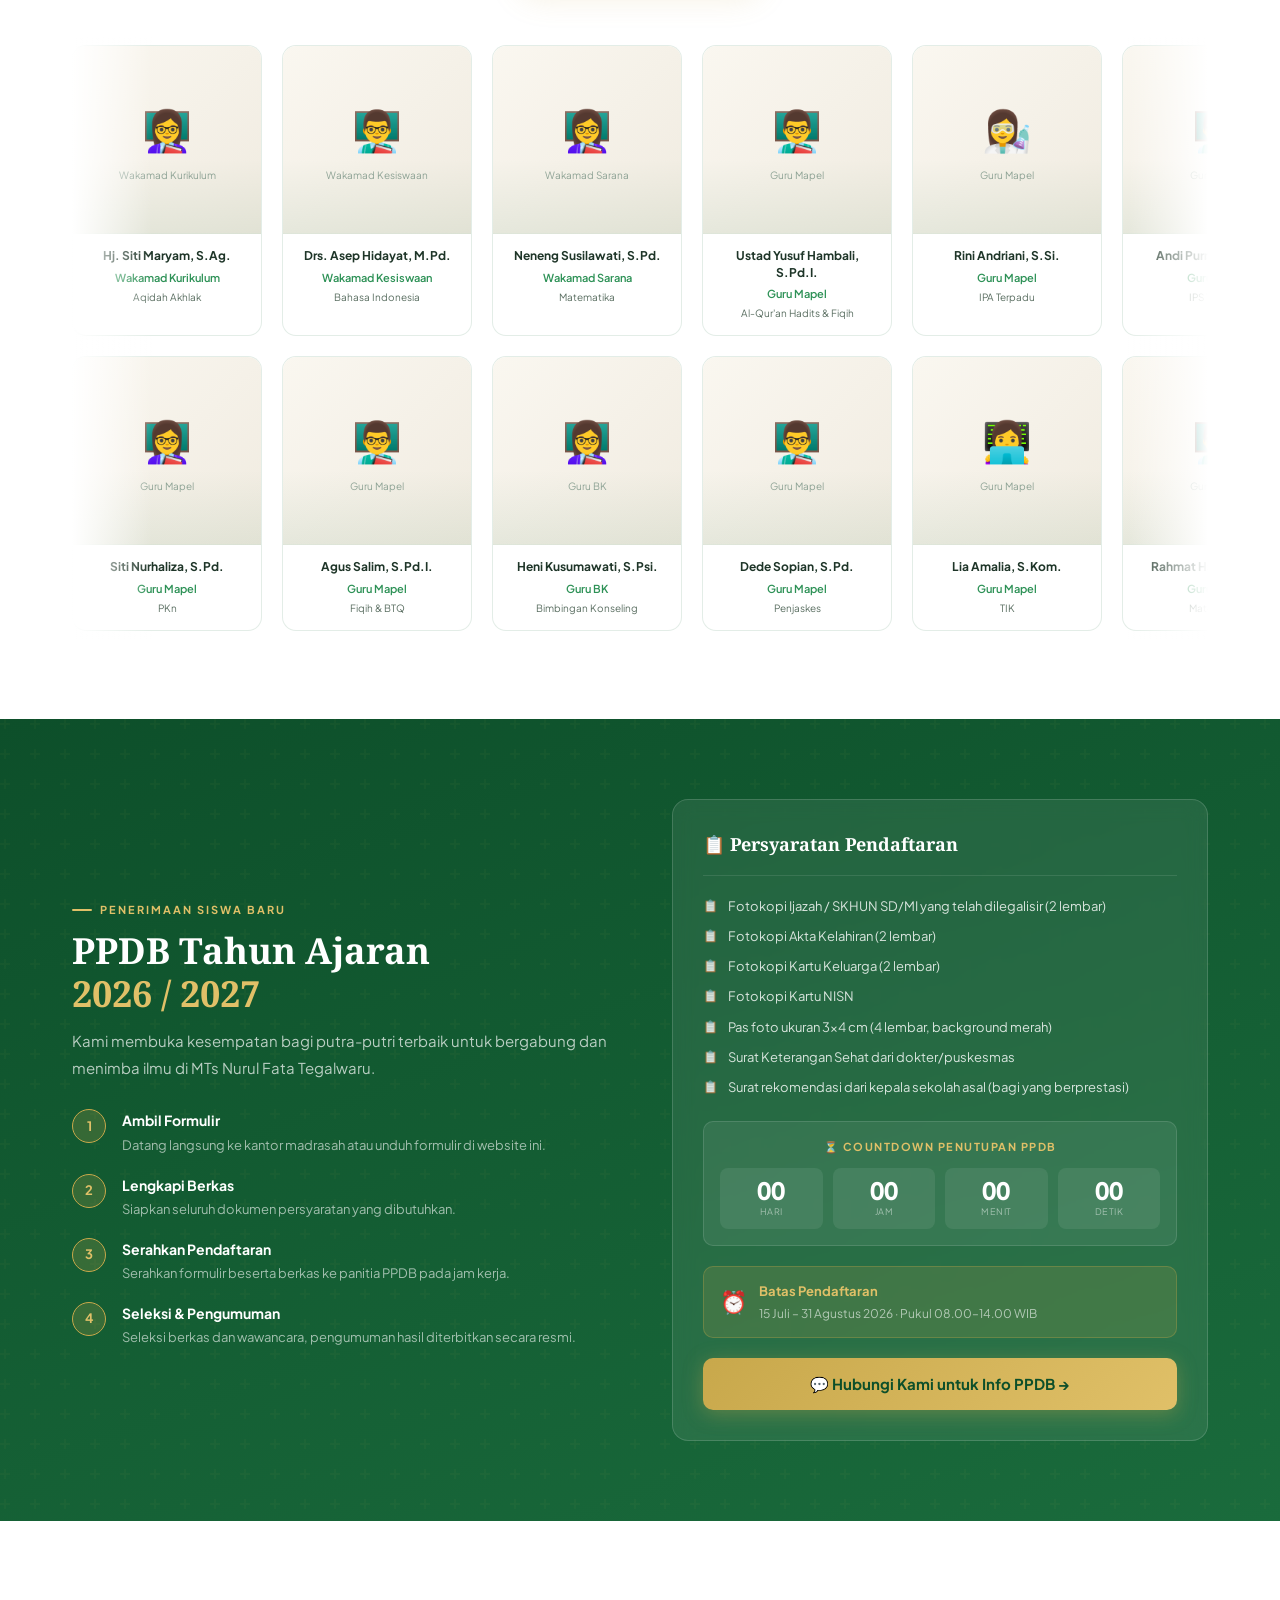
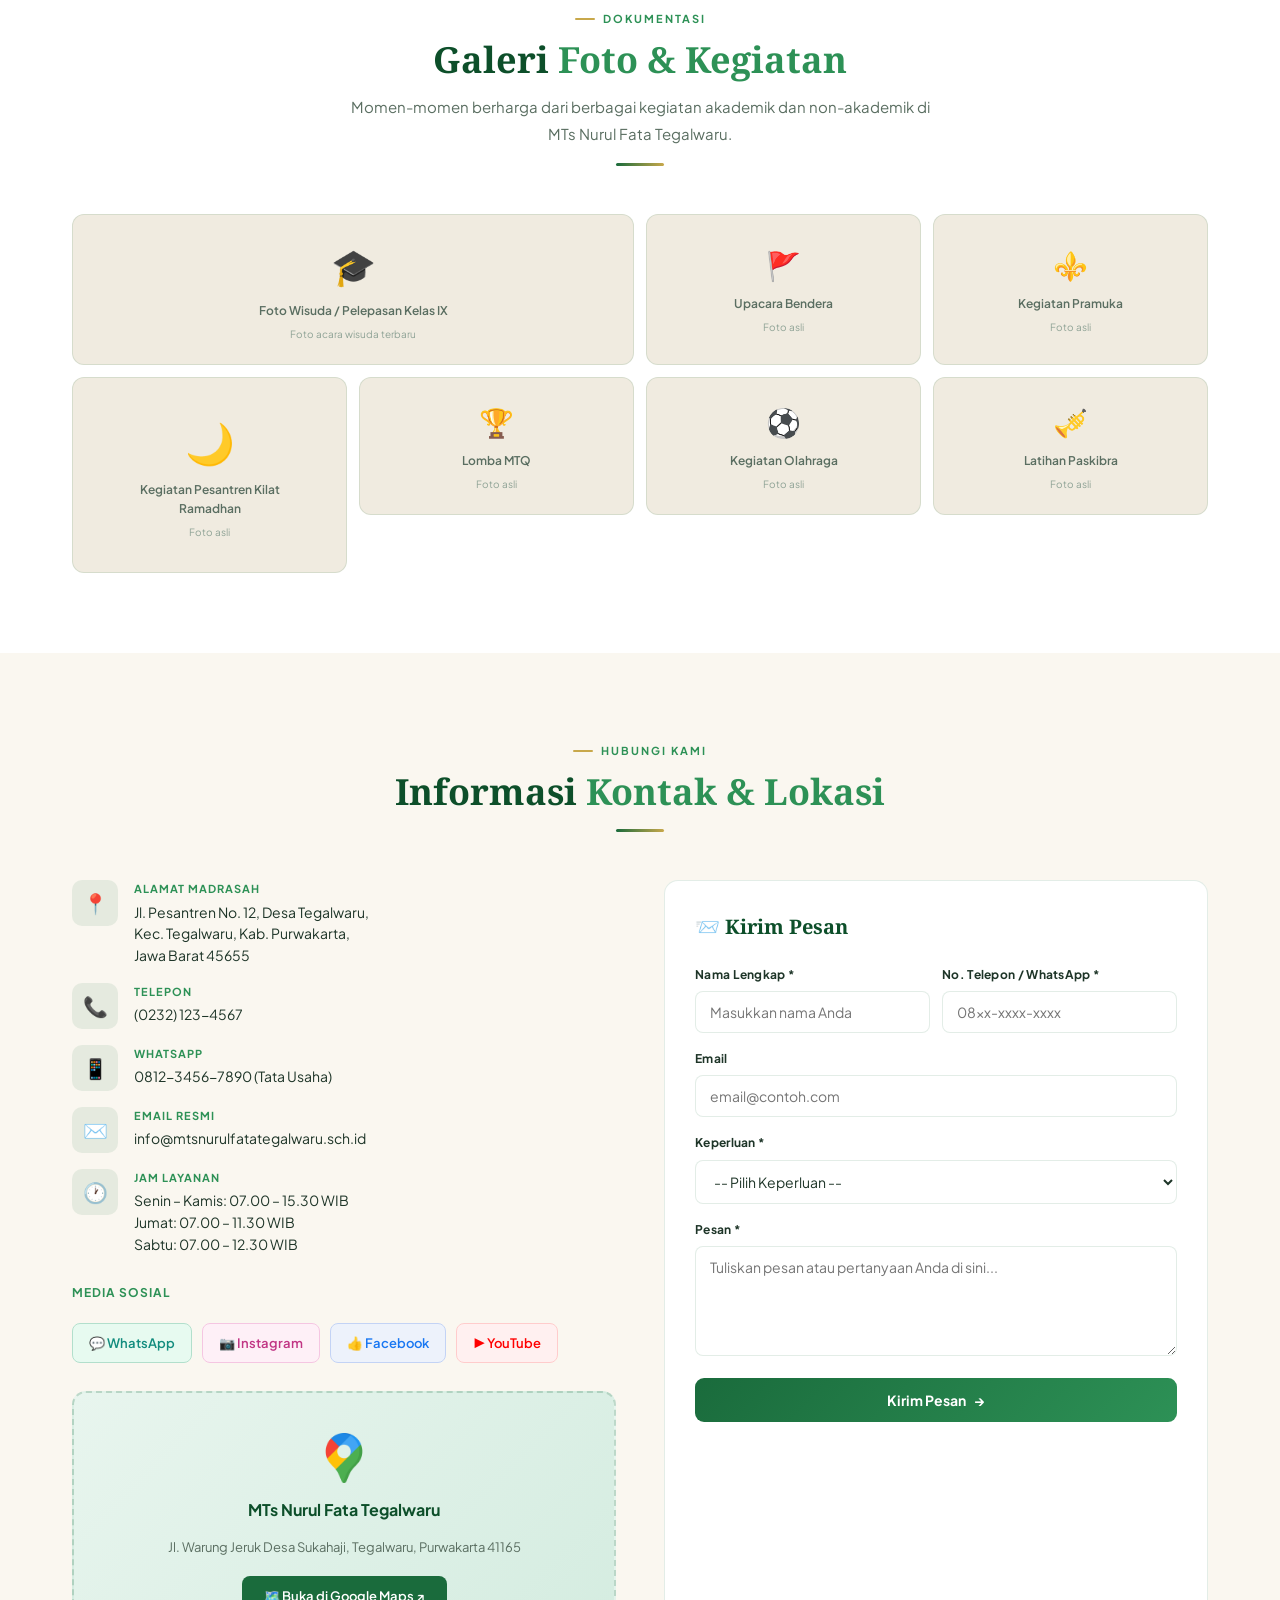
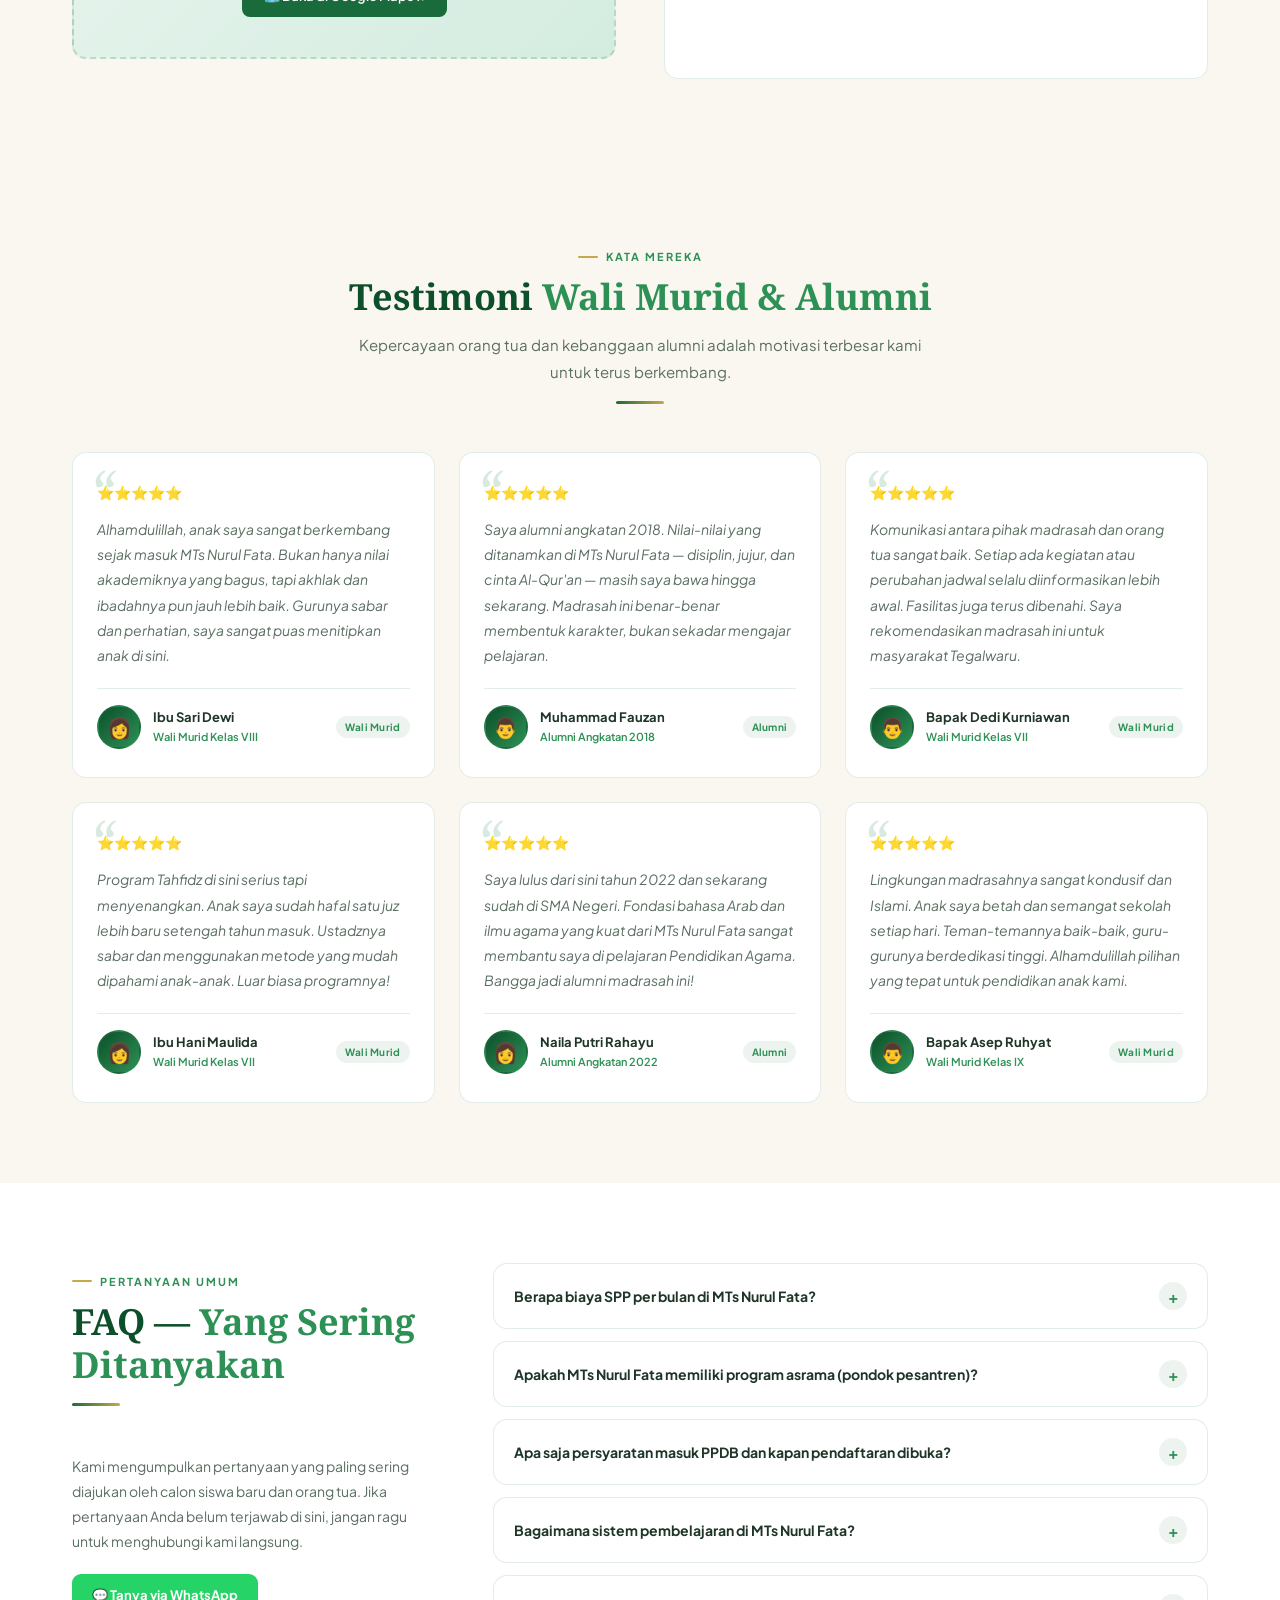
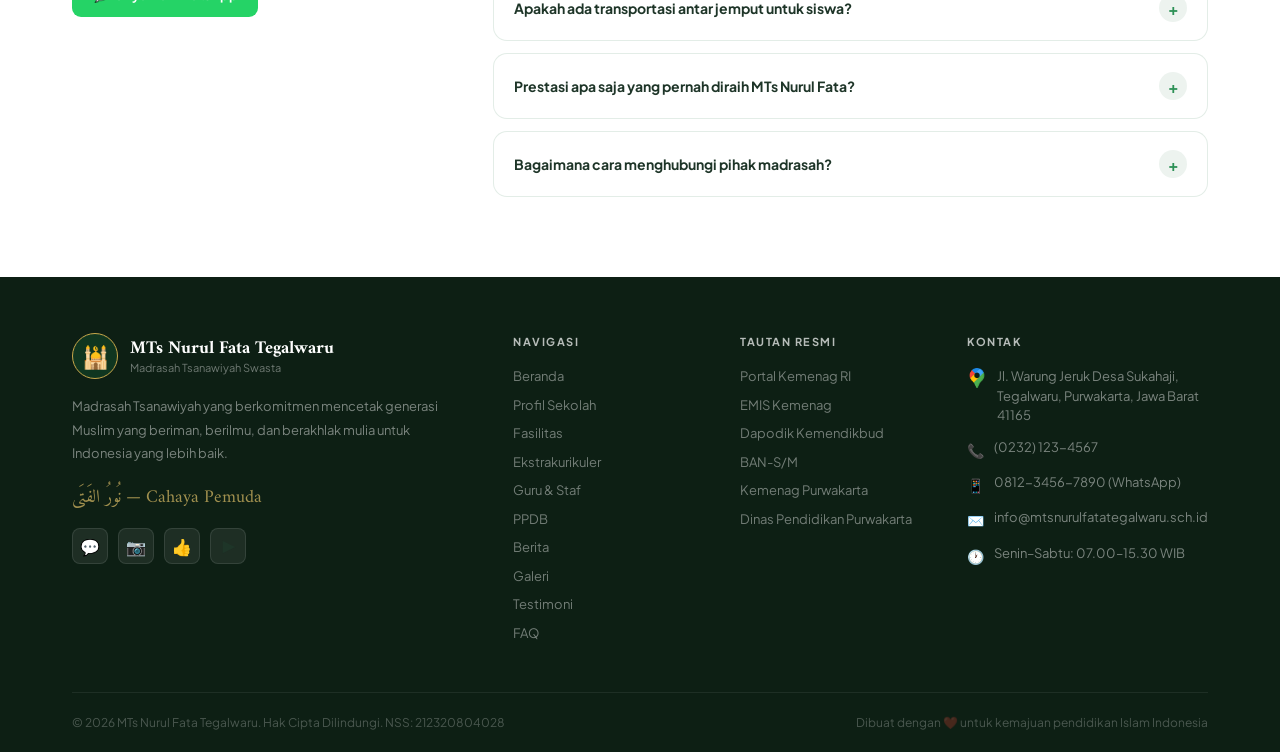
==== commit 81fdcd6b: "Update index.html" ====
--- a/index.html
+++ b/index.html
@@ -28,7 +28,7 @@
 
 <!-- ══ WHATSAPP FLOATING ══ -->
 <a id="waFloat" href="https://wa.me/6281234567890?text=Assalamu'alaikum%2C%20saya%20ingin%20bertanya%20tentang%20MTs%20Nurul%20Fata%20Tegalwaru" target="_blank" title="Chat WhatsApp">
-  <img src="WhatsApp2.png" width="50">
+  <img src="whatsapp2.png" width="50">
 </a>
 
 <!-- ══ LIGHTBOX ══ -->
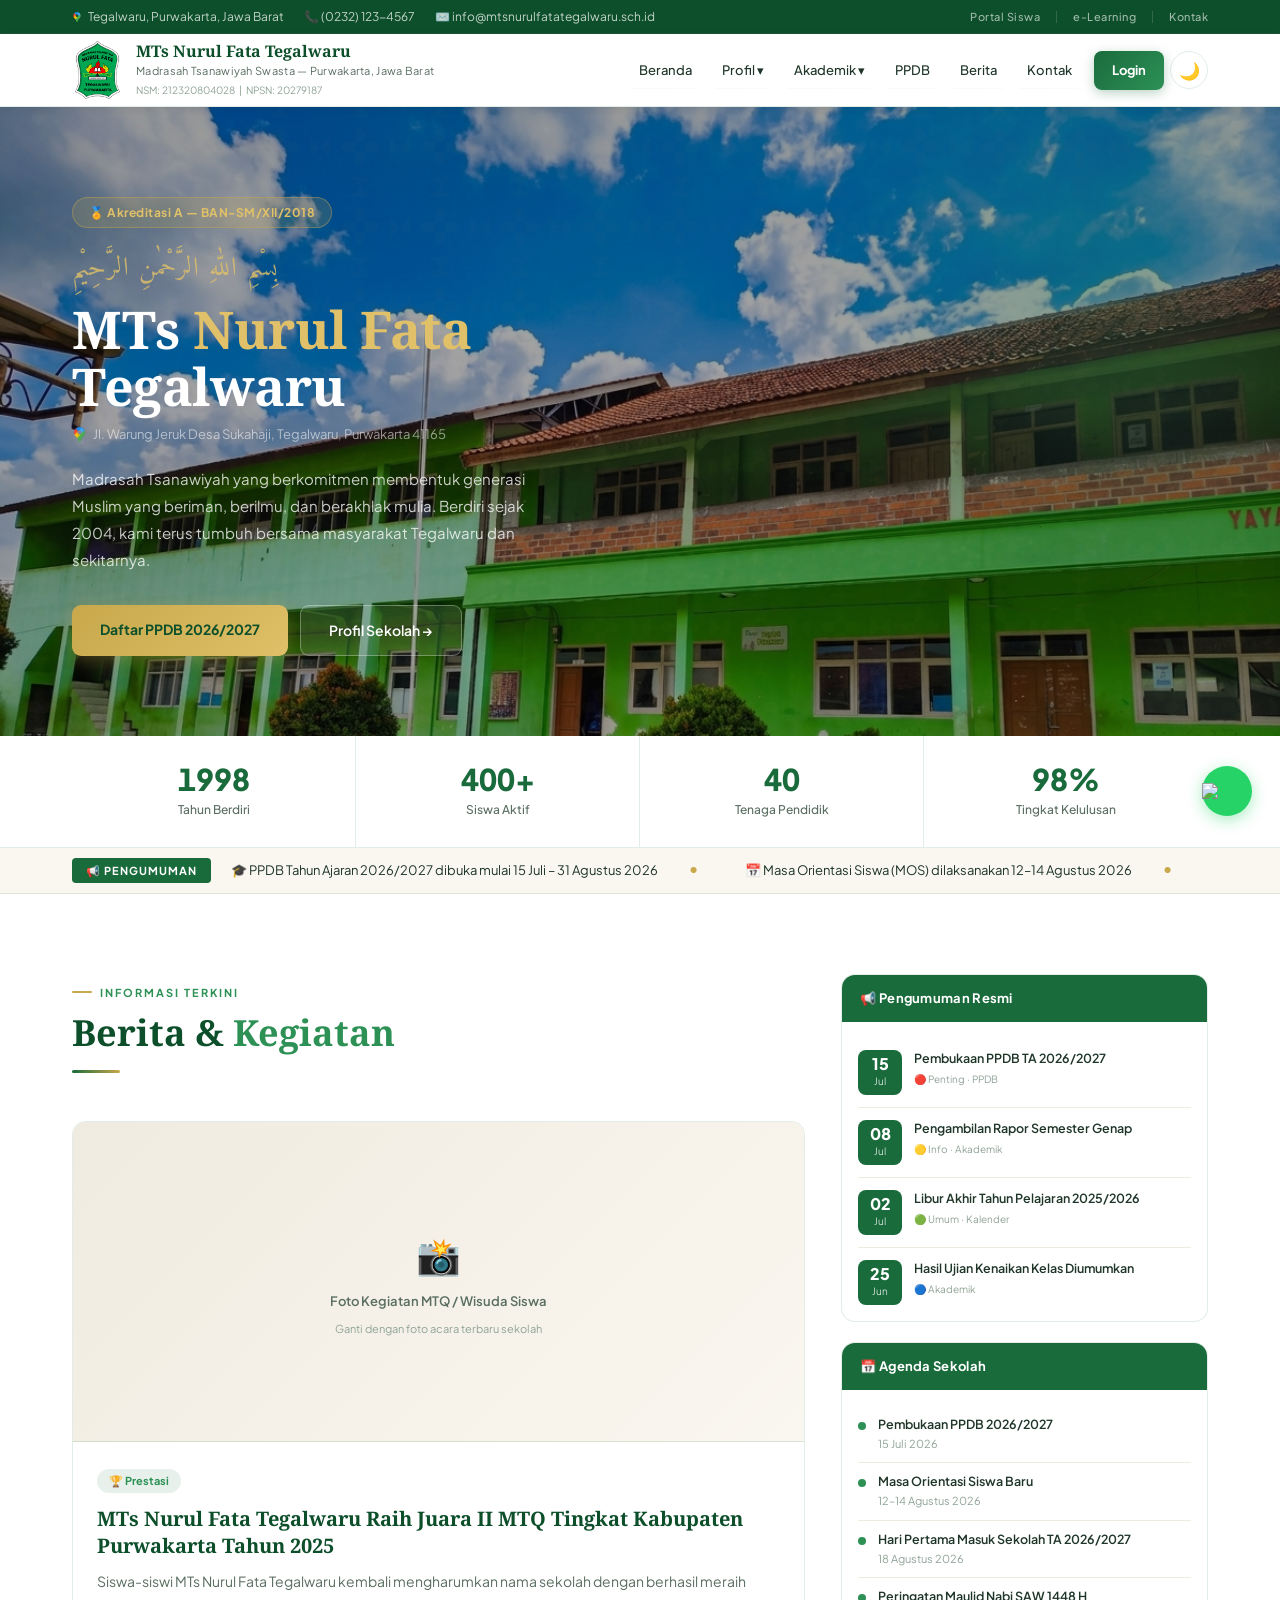
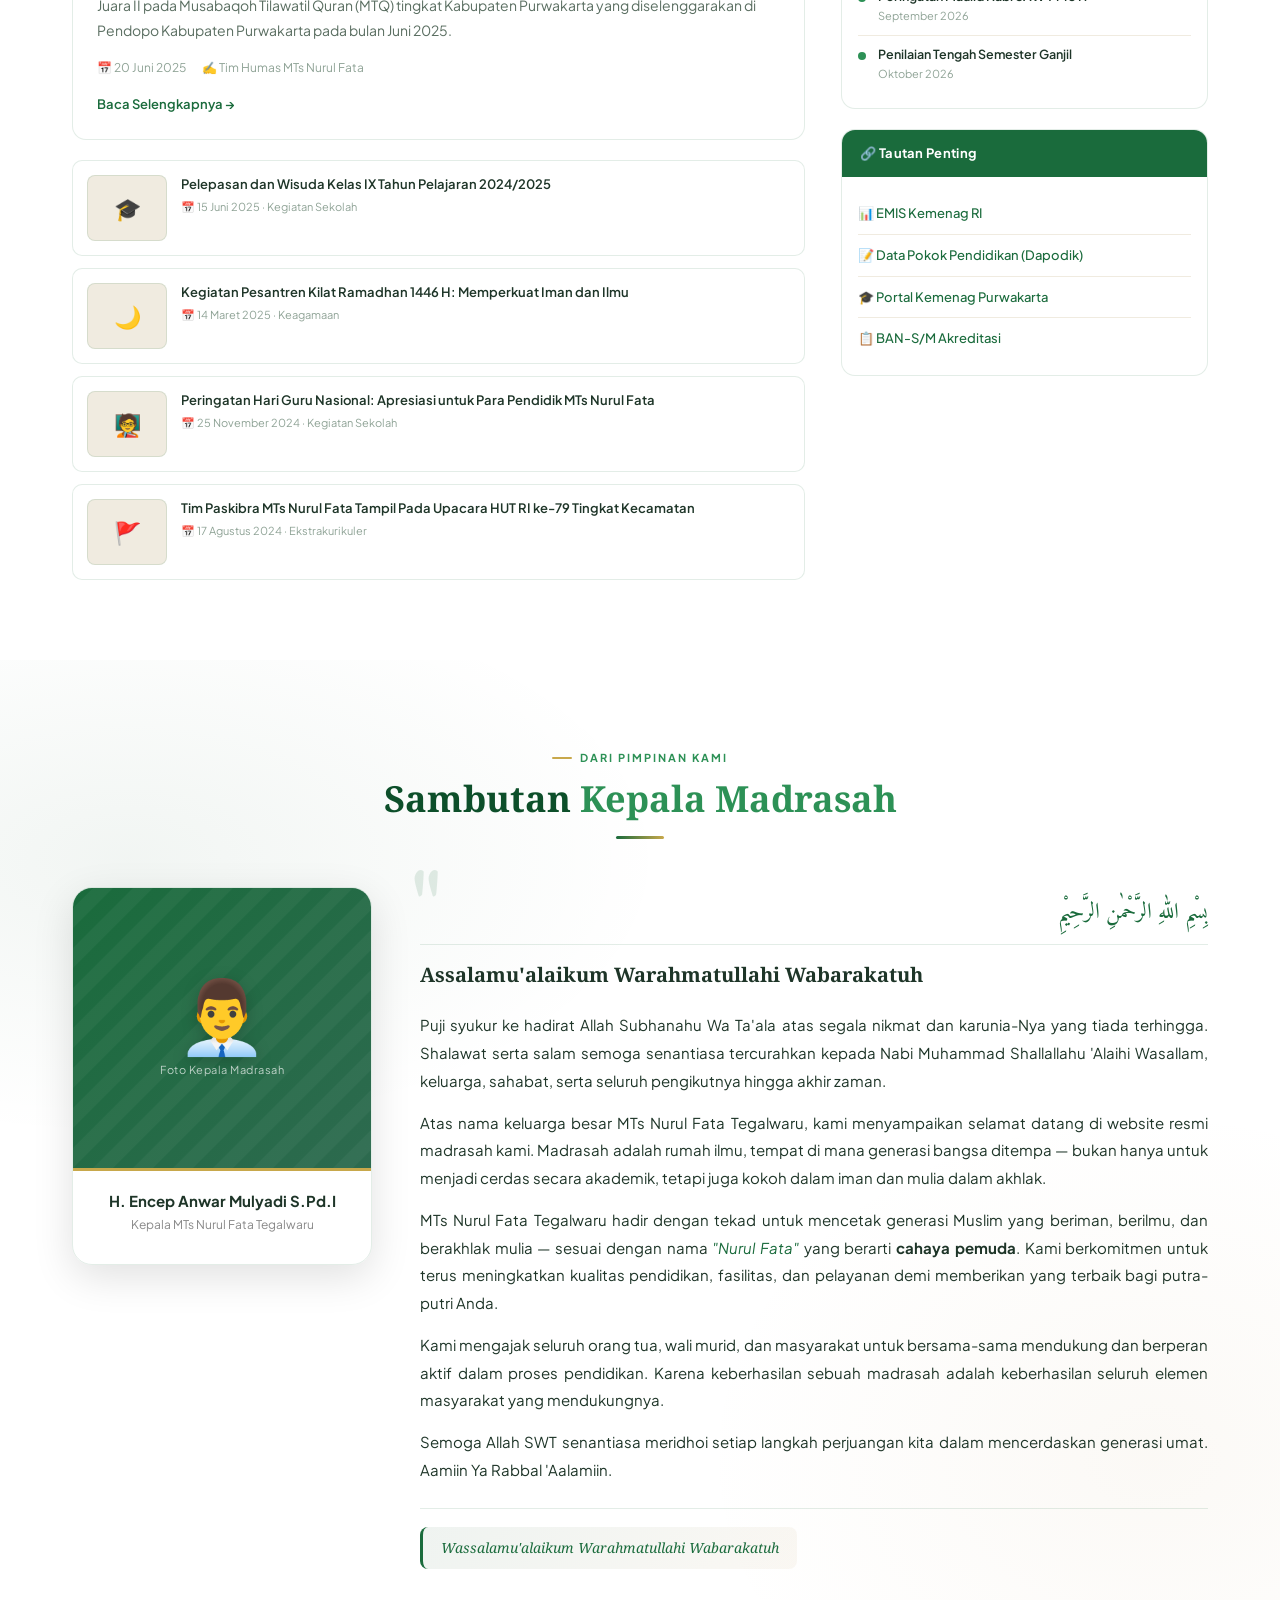
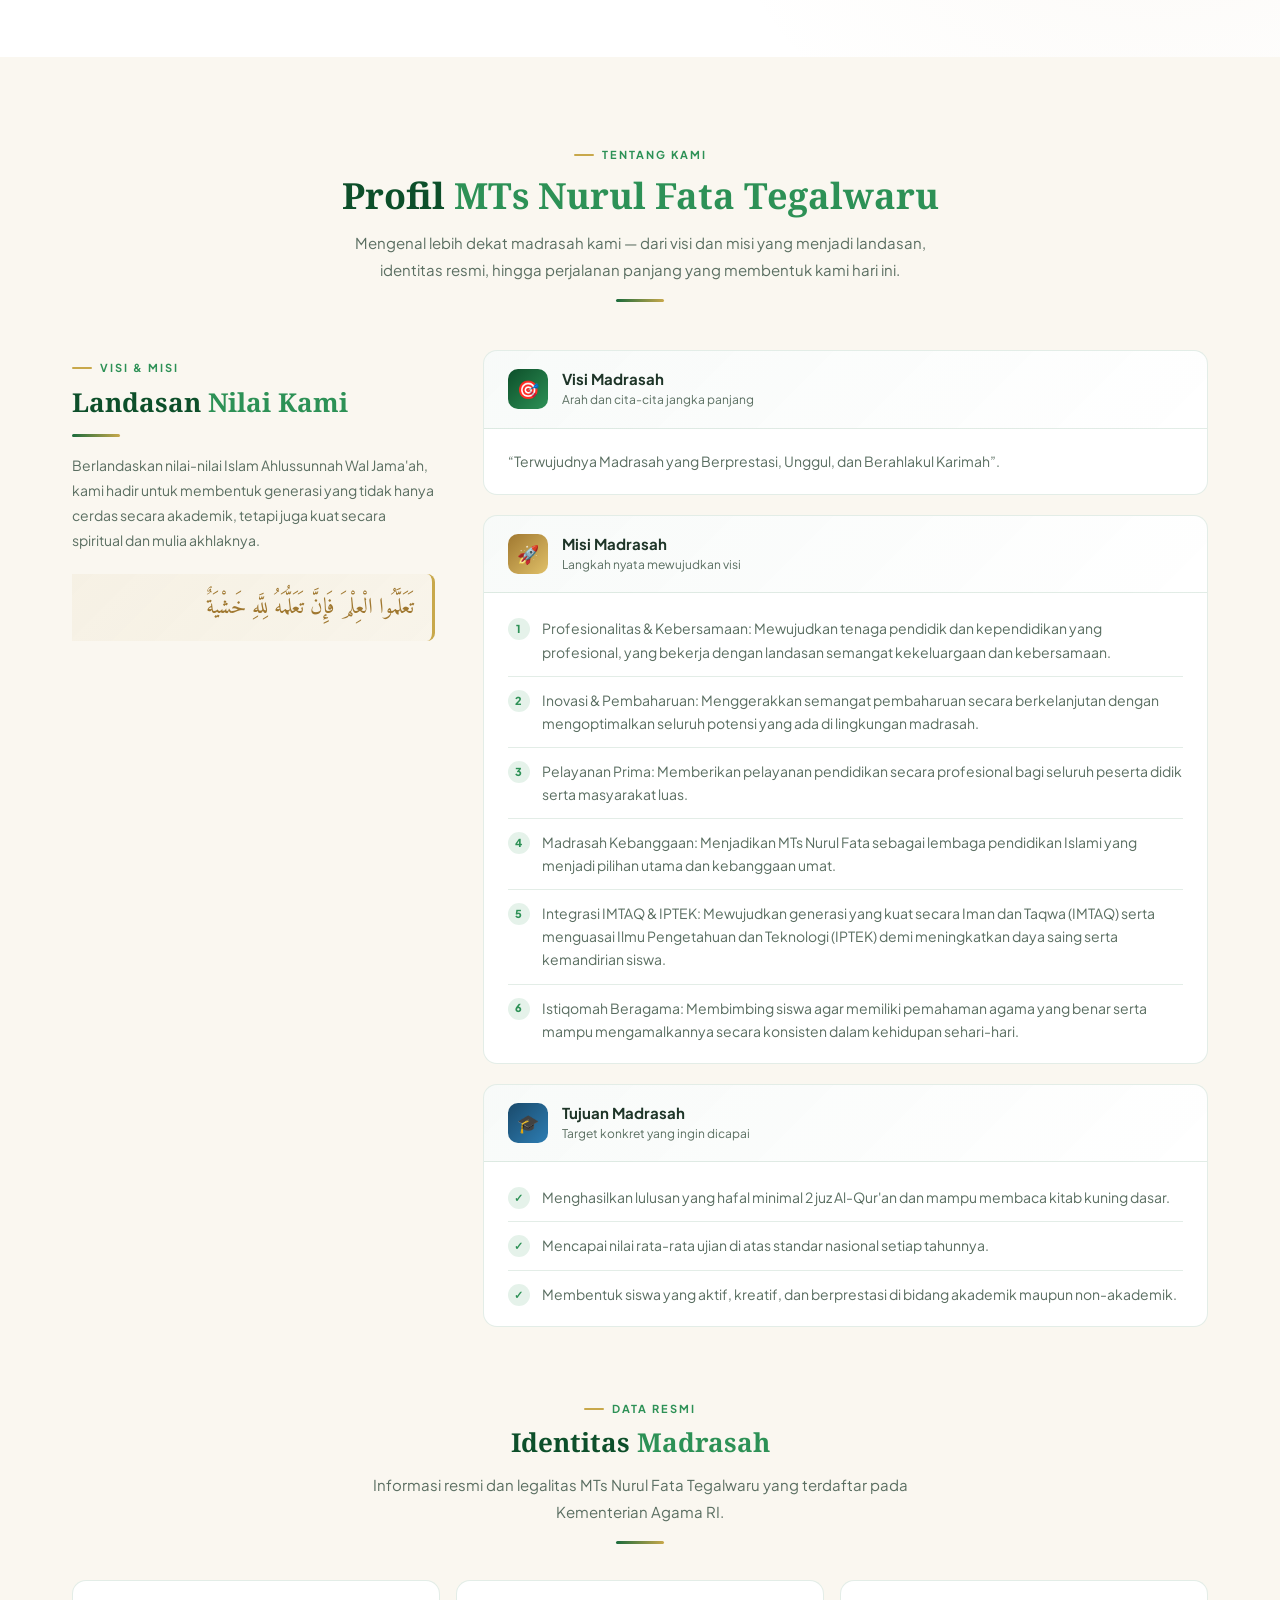
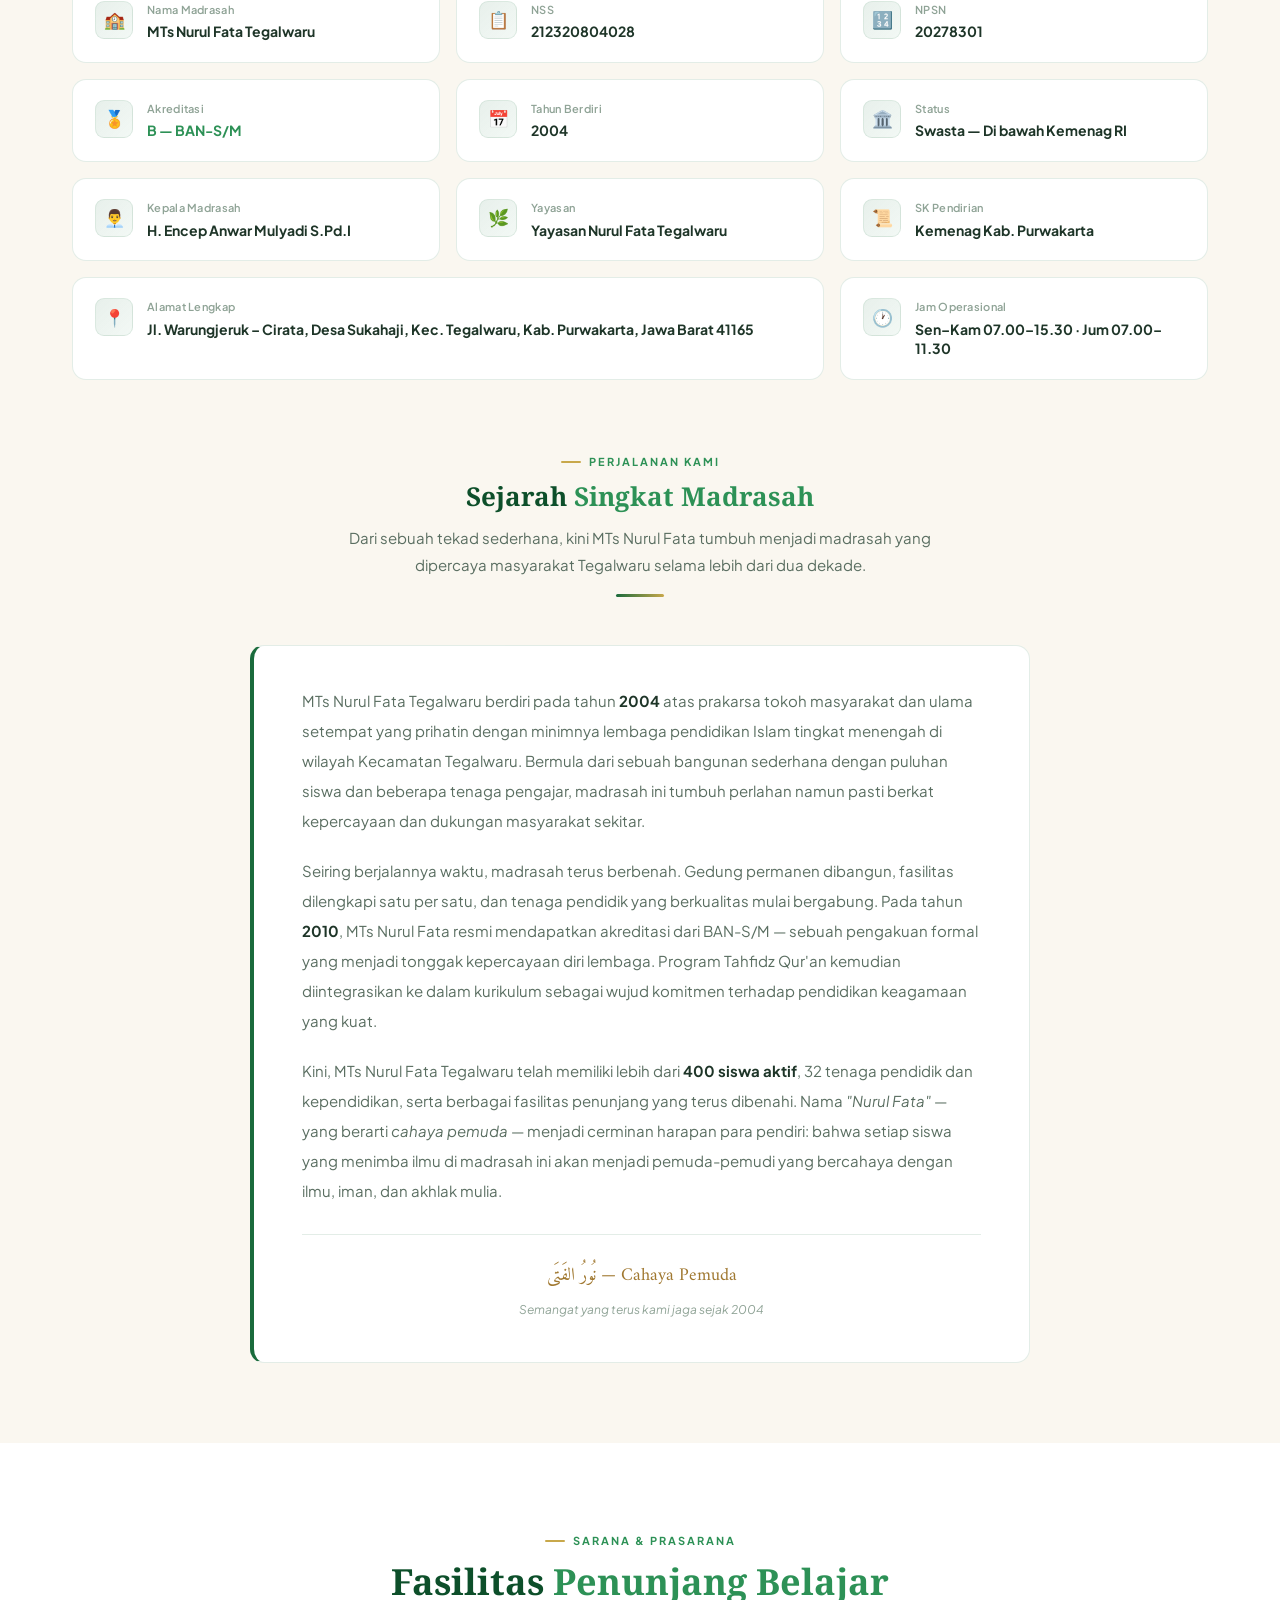
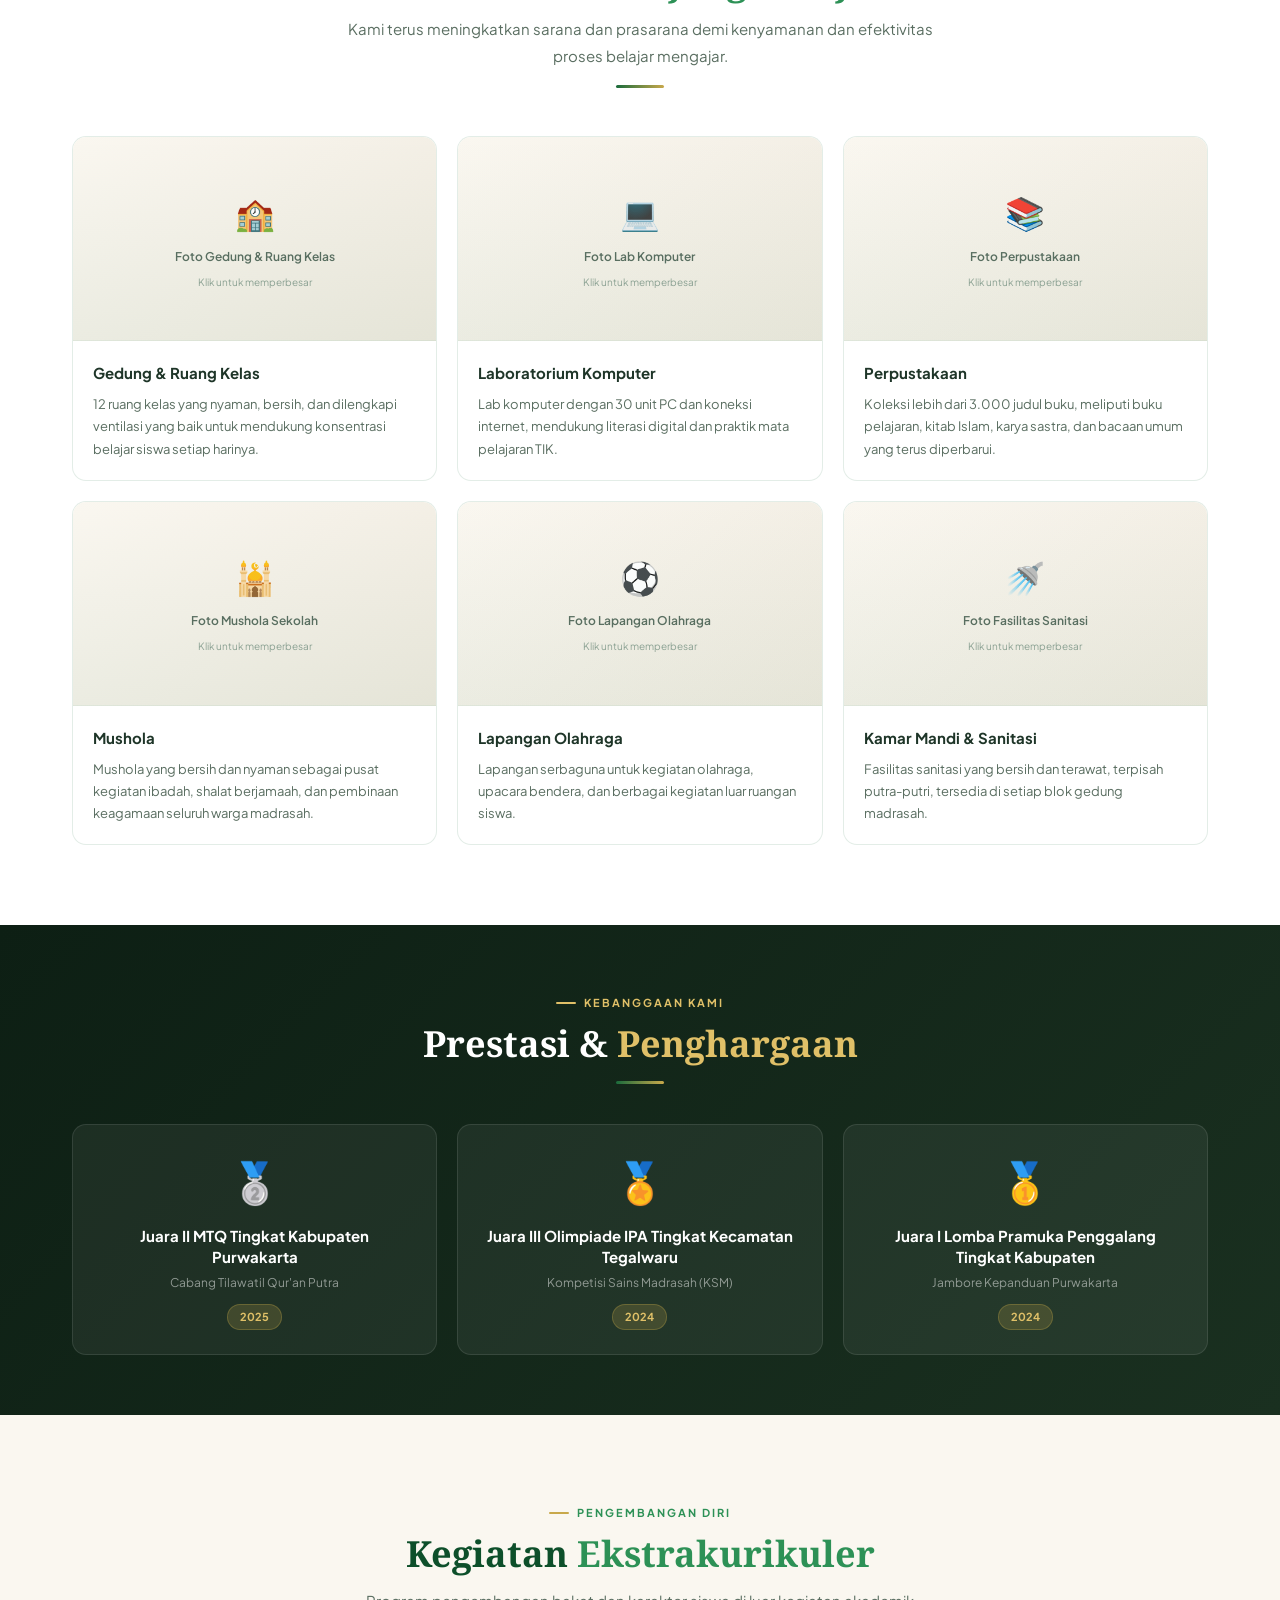
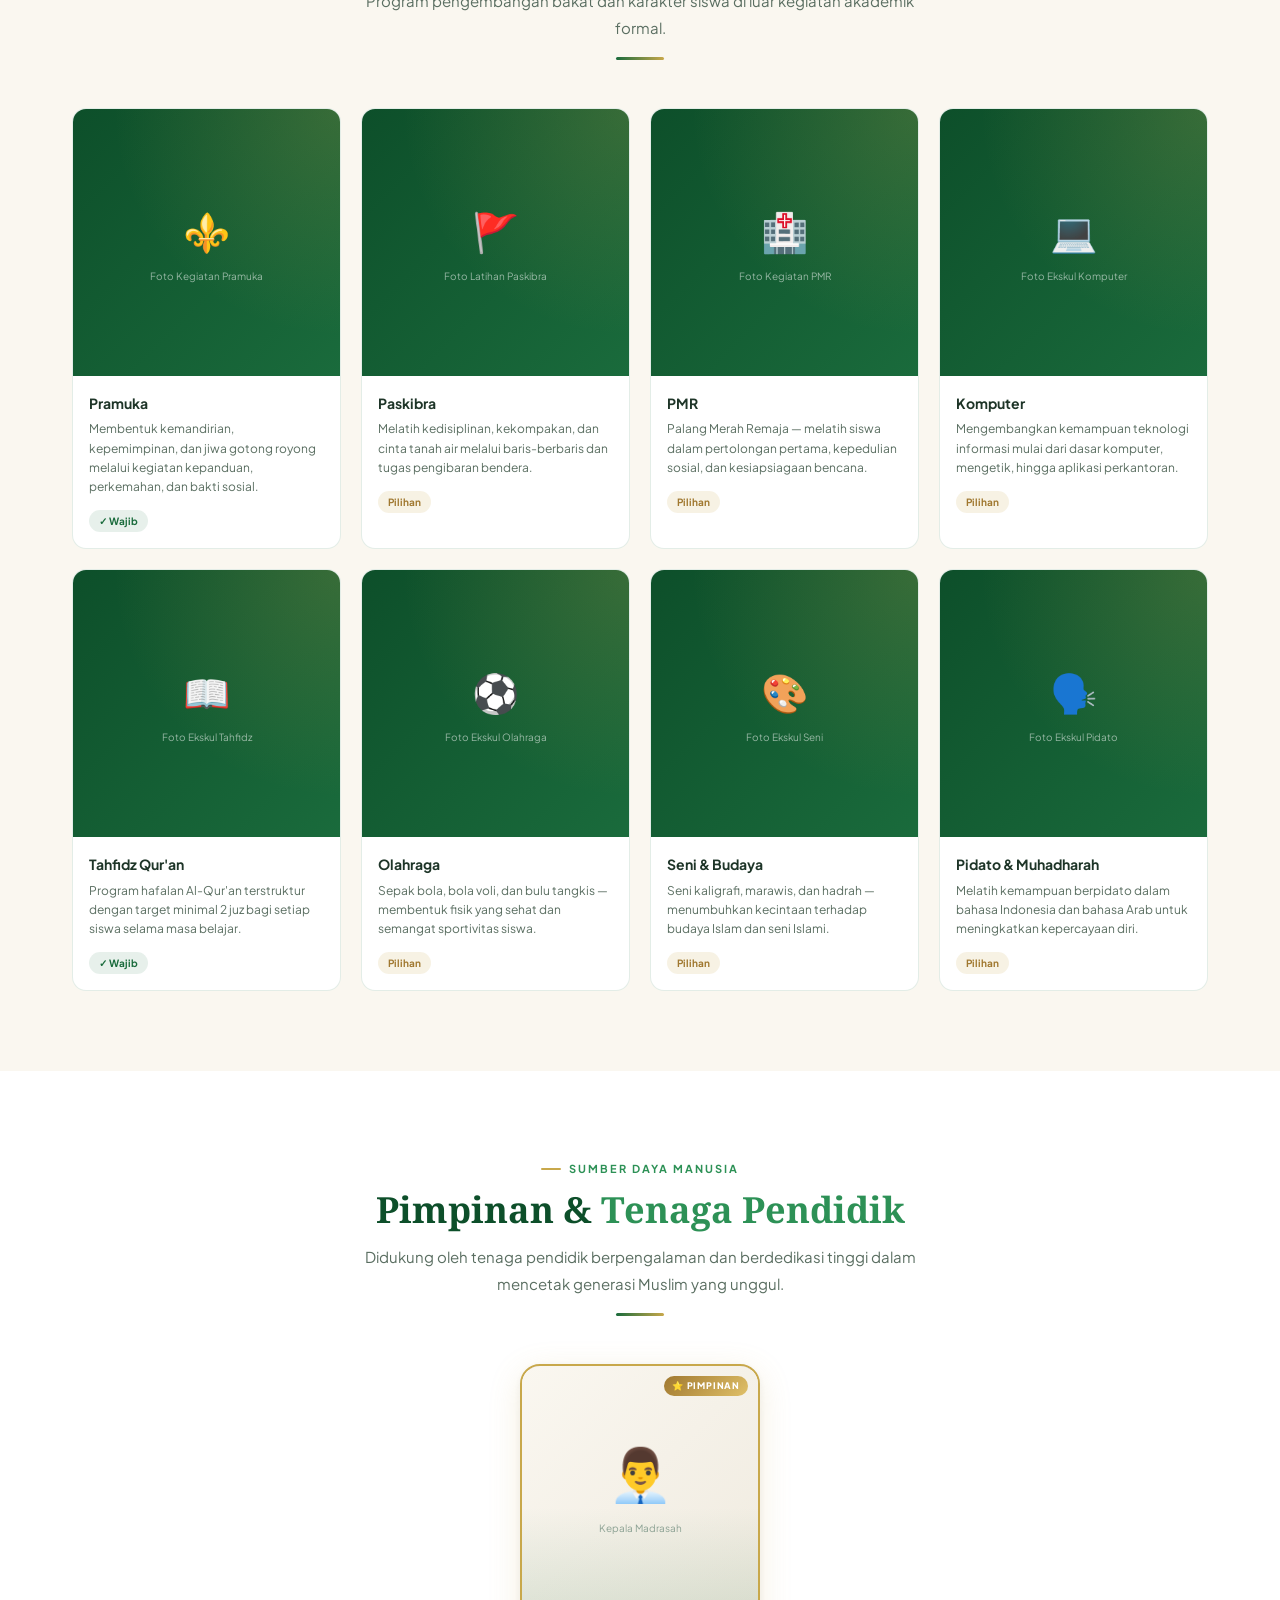
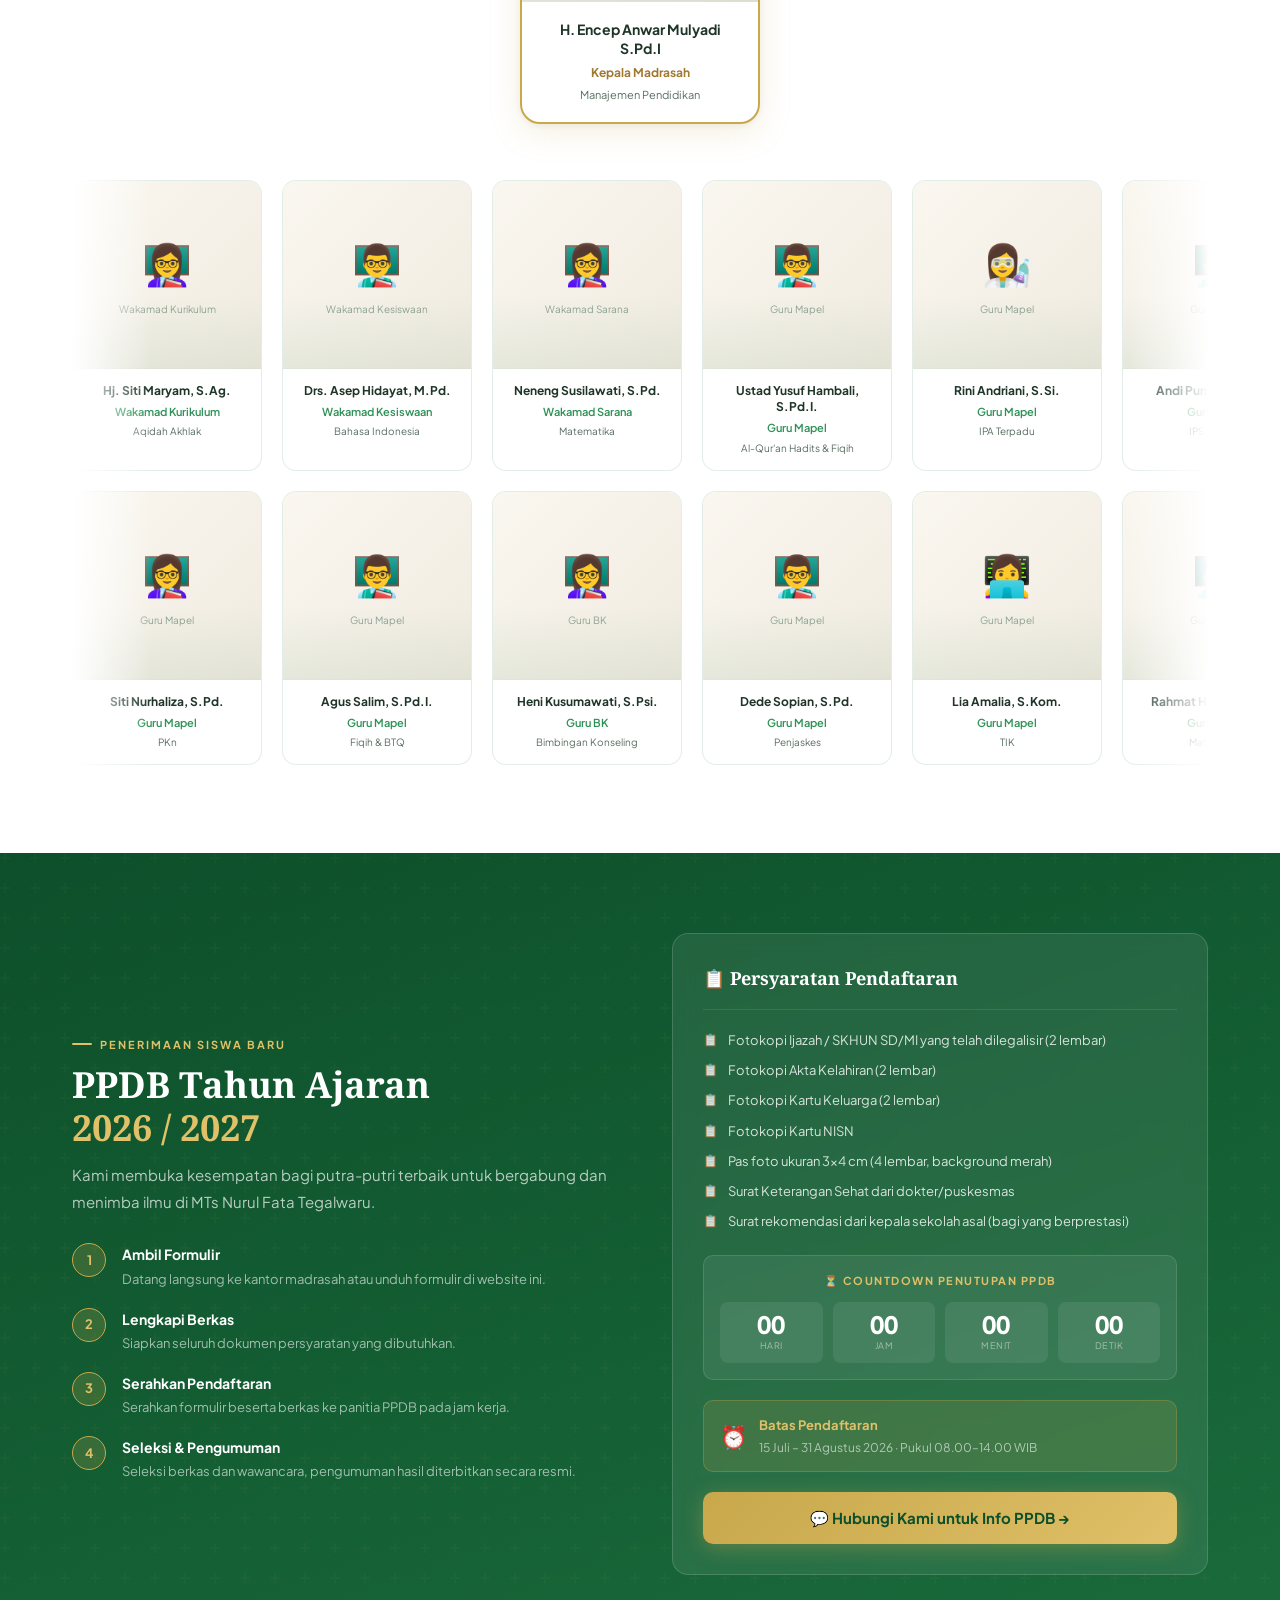
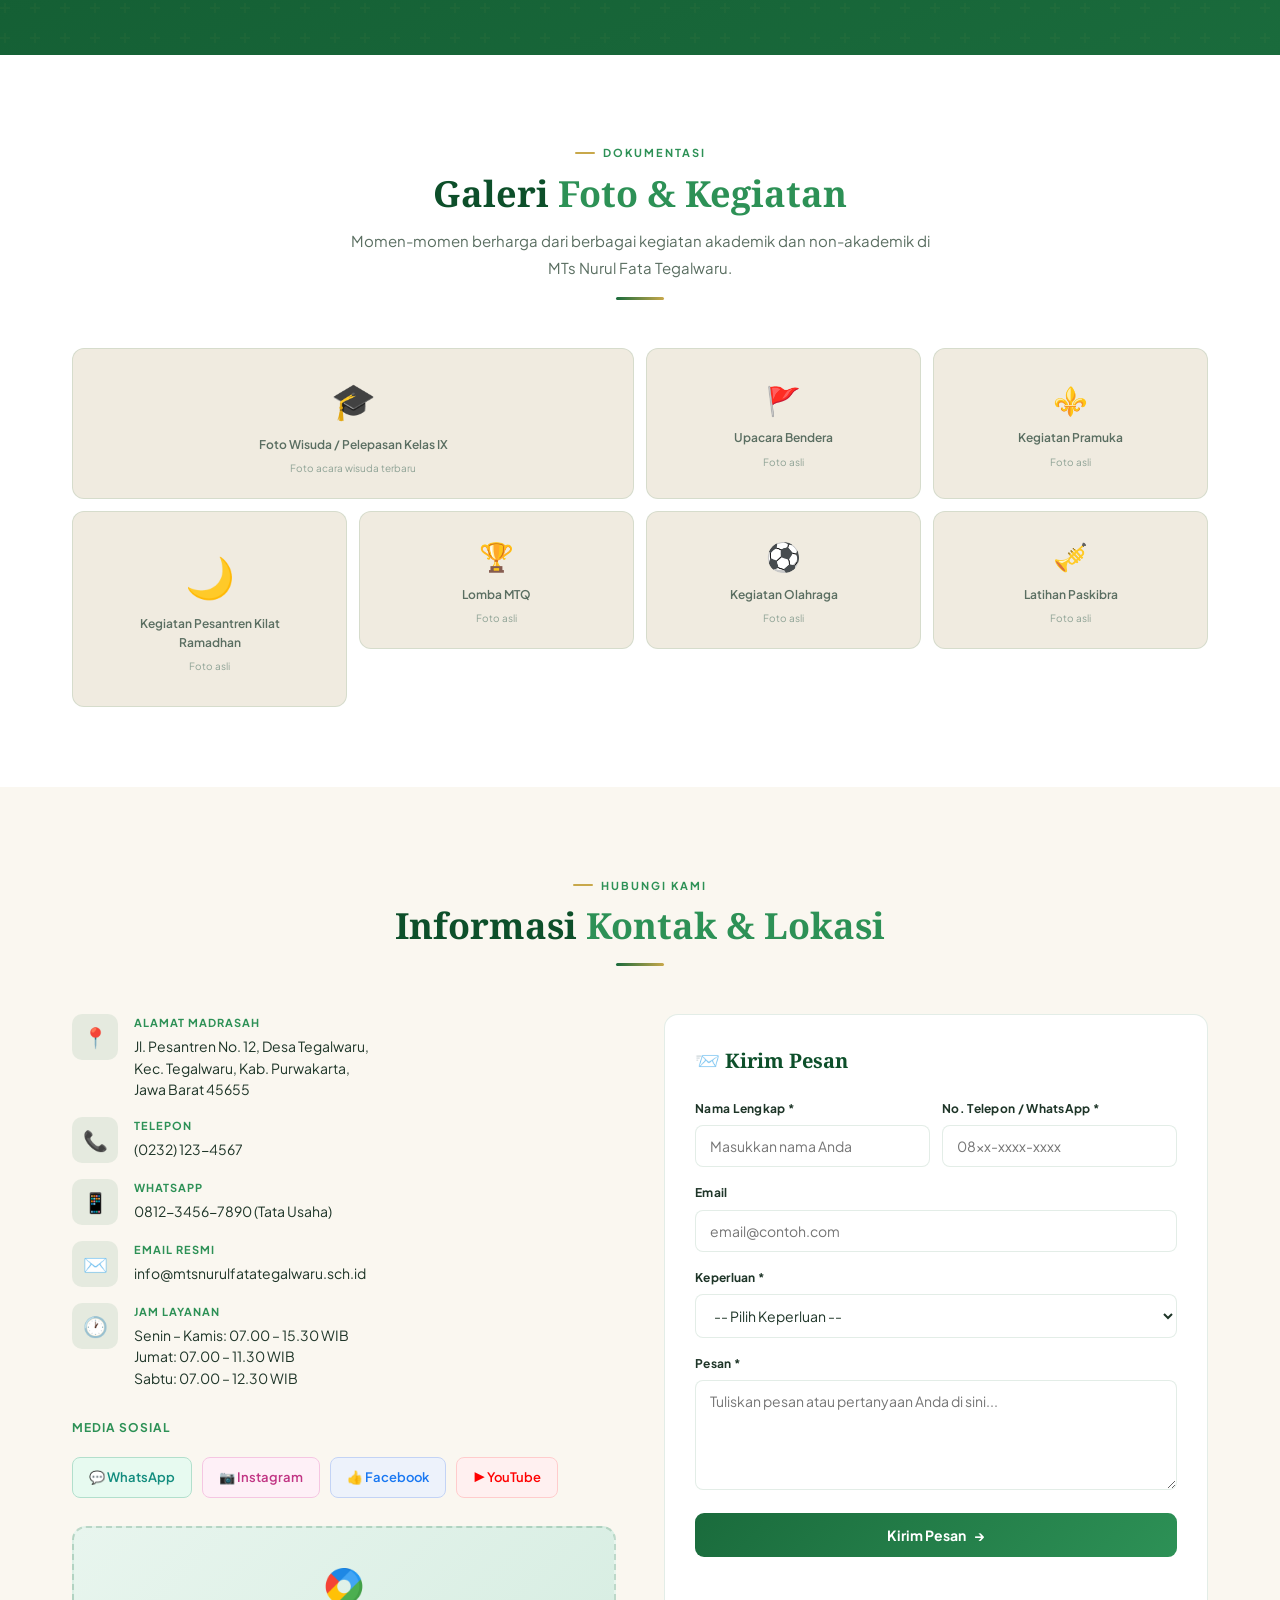
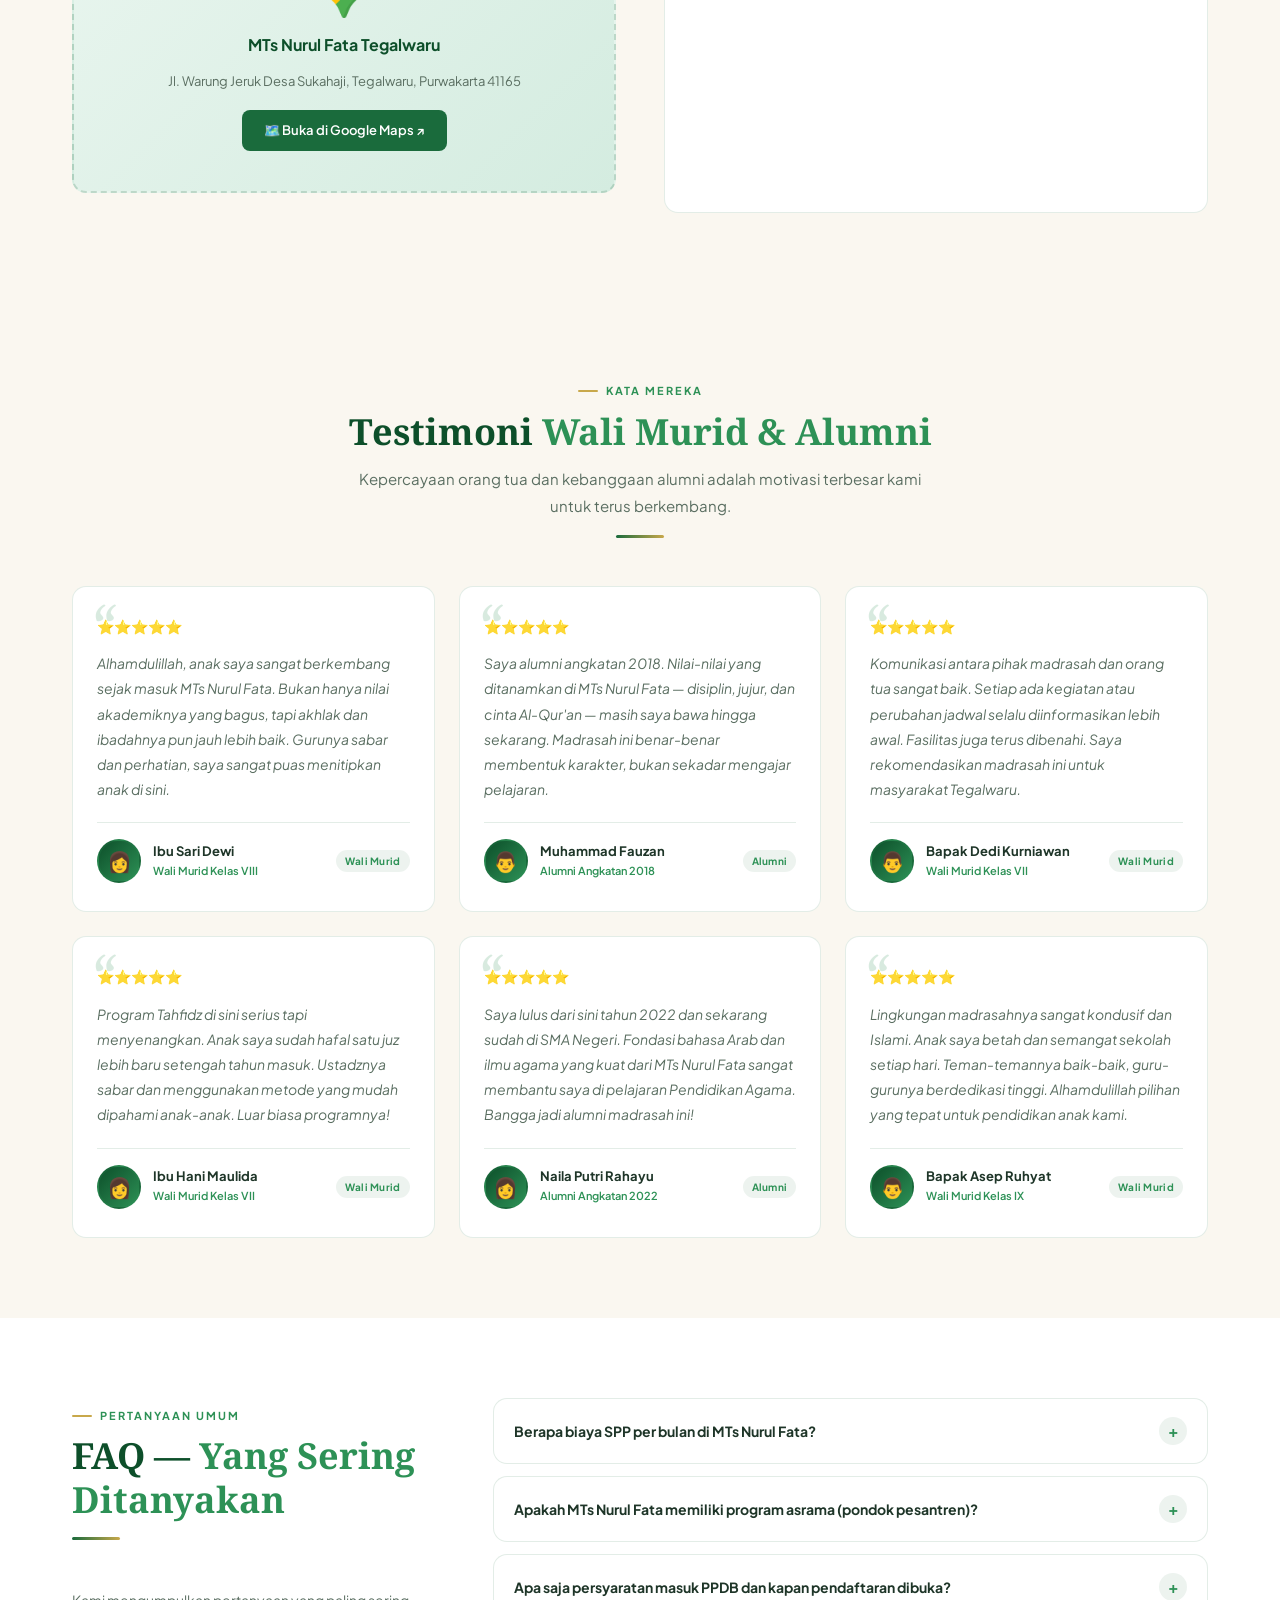
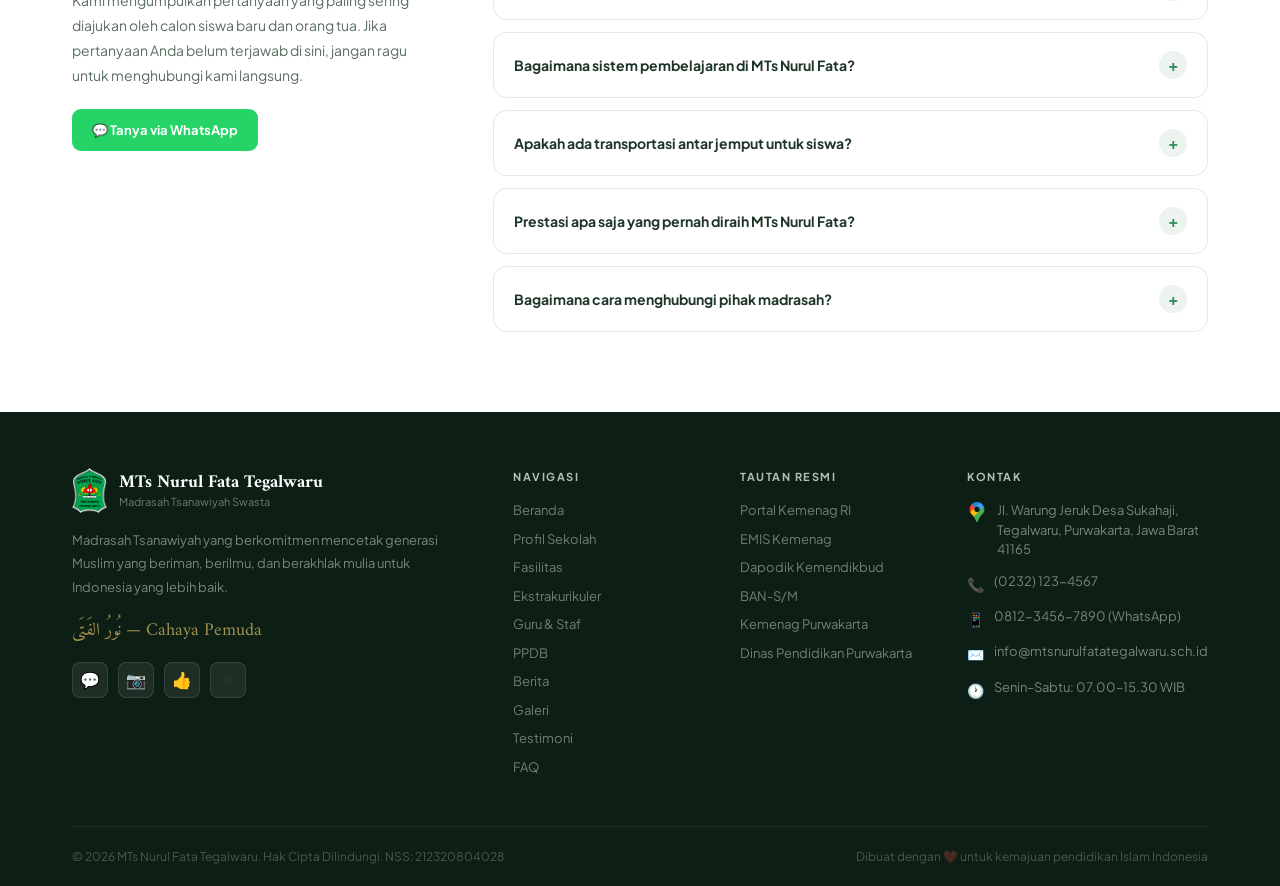
==== commit 2ec35964: "Update index.html" ====
--- a/index.html
+++ b/index.html
@@ -28,7 +28,7 @@
 
 <!-- ══ WHATSAPP FLOATING ══ -->
 <a id="waFloat" href="https://wa.me/6281234567890?text=Assalamu'alaikum%2C%20saya%20ingin%20bertanya%20tentang%20MTs%20Nurul%20Fata%20Tegalwaru" target="_blank" title="Chat WhatsApp">
-  <img src="whatsapp2.png" width="50">
+  <img src="WhatsApp2.png" width="50">
 </a>
 
 <!-- ══ LIGHTBOX ══ -->
@@ -48,11 +48,11 @@
     <a href="#profil" onclick="closeMobileNav()">🏫 Profil Sekolah</a>
     <a href="#fasilitas" onclick="closeMobileNav()">🏗️ Fasilitas</a>
     <a href="#ekskul" onclick="closeMobileNav()">⚽ Ekstrakurikuler</a>
-    <a href="#guru" onclick="closeMobileNav()">👨‍🏫 Guru & Staf</a>
+    <a href="guru-nurul-fata.html" onclick="closeMobileNav()">👨‍🏫 Guru & Staf</a>
     <a href="#ppdb" onclick="closeMobileNav()">📝 PPDB</a>
-    <a href="#berita" onclick="closeMobileNav()">📰 Berita</a>
-    <a href="#galeri" onclick="closeMobileNav()">📸 Galeri</a>
-    <a href="#kontak" onclick="closeMobileNav()">📞 Kontak</a>
+    <a href="berita-nurul-fata.html" onclick="closeMobileNav()">📰 Berita</a>
+    <a href="galeri-nurul-fata.html" onclick="closeMobileNav()">📸 Galeri</a>
+    <a href="kontak.html" onclick="closeMobileNav()">📞 Kontak</a>
     <a href="#ppdb" class="mobile-ppdb" onclick="closeMobileNav()">Daftar PPDB 2026/2027</a>
     <button onclick="toggleDark()" style="margin-top:16px;width:100%;padding:12px;border-radius:9px;border:1.5px solid var(--border);background:transparent;font-family:inherit;font-size:14px;font-weight:600;color:var(--teks);cursor:pointer;" id="darkToggleMobile">🌙 Ganti Tema Gelap/Terang</button>
   </div>
@@ -81,7 +81,7 @@
   <div class="header-inner">
     <div class="logo">
       <div class="logo-emblem">
-        <img src="Logo-nf.png">
+        <img src="Logo-nf.png" width="45">
       </div>
       <div class="logo-text">
         <div class="nama">MTs Nurul Fata Tegalwaru</div>
@@ -97,7 +97,7 @@
           <a href="#profil">Visi & Misi</a>
           <a href="#profil">Identitas Sekolah</a>
           <a href="#profil">Sejarah Singkat</a>
-          <a href="#guru">Guru & Staf</a>
+          <a href="guru-nurul-fata.html">Guru & Staf</a>
         </div>
       </div>
       <div class="nav-dropdown">
@@ -105,13 +105,13 @@
         <div class="nav-dropdown-menu">
           <a href="#fasilitas">Fasilitas</a>
           <a href="#ekskul">Ekstrakurikuler</a>
-          <a href="#galeri">Galeri</a>
+          <a href="galeri-nurul-fata.html">Galeri</a>
           <a href="https://mtsnurulfata.myrdm.id" target="https://mtsnurulfata.myrdm.id">Rapor Digital Madrasah</a>
         </div>
       </div>
       <a href="ppdb-nurul-fata.html"><span>PPDB</span></a>
-      <a href="berita.html"><span>Berita</span></a>
-      <a href="#kontak"><span>Kontak</span></a>
+      <a href="berita-nurul-fata.html"><span>Berita</span></a>
+      <a href="kontak.html"><span>Kontak</span></a>
       <a href="" class="btn-ppdb-nav">Login</a>
       <button id="darkToggle" onclick="toggleDark()" title="Ganti tema gelap/terang">🌙</button>
     </nav>
@@ -314,7 +314,7 @@
           </div>
           <div class="sambutan-nama-card">
             <!-- <div class="sambutan-arabic">بَارَكَ اللّٰهُ فِيْكُمْ</div> -->
-            <h3>H. Ahmad Fauzi, S.Pd.I., M.M.</h3>
+            <h3>H. Encep Anwar Mulyadi S.Pd.I</h3>
             <p>Kepala MTs Nurul Fata Tegalwaru</p>
           </div>
         </div>
@@ -365,7 +365,7 @@
             <div><h3>Visi Madrasah</h3><span>Arah dan cita-cita jangka panjang</span></div>
           </div>
           <div class="vm-block-body">
-            <p>Terwujudnya peserta didik yang beriman, bertakwa, berilmu, berakhlak mulia, mandiri, dan berdaya saing di era global berlandaskan nilai-nilai Islam Ahlussunnah Wal Jama'ah.</p>
+            <p>“Terwujudnya Madrasah yang Berprestasi, Unggul, dan Berahlakul Karimah”.</p>
           </div>
         </div>
         <div class="vm-block">
@@ -375,11 +375,12 @@
           </div>
           <div class="vm-block-body">
             <ul class="vm-list">
-              <li><span class="num">1</span><span>Menyelenggarakan pendidikan yang mengintegrasikan ilmu agama dan ilmu pengetahuan umum secara seimbang.</span></li>
-              <li><span class="num">2</span><span>Membina karakter Islami, akhlakul karimah, dan kepribadian yang mandiri pada setiap peserta didik.</span></li>
-              <li><span class="num">3</span><span>Mengembangkan potensi akademik dan non-akademik melalui proses pembelajaran yang inovatif dan bermutu.</span></li>
-              <li><span class="num">4</span><span>Menjalin kerjasama yang sinergis antara madrasah, keluarga, dan masyarakat.</span></li>
-              <li><span class="num">5</span><span>Menciptakan lingkungan madrasah yang bersih, aman, nyaman, dan kondusif untuk belajar.</span></li>
+              <li><span class="num">1</span><span>Profesionalitas & Kebersamaan: Mewujudkan tenaga pendidik dan kependidikan yang profesional, yang bekerja dengan landasan semangat kekeluargaan dan kebersamaan.</span></li>
+              <li><span class="num">2</span><span>Inovasi & Pembaharuan: Menggerakkan semangat pembaharuan secara berkelanjutan dengan mengoptimalkan seluruh potensi yang ada di lingkungan madrasah.</span></li>
+              <li><span class="num">3</span><span>Pelayanan Prima: Memberikan pelayanan pendidikan secara profesional bagi seluruh peserta didik serta masyarakat luas.</span></li>
+              <li><span class="num">4</span><span>Madrasah Kebanggaan: Menjadikan MTs Nurul Fata sebagai lembaga pendidikan Islami yang menjadi pilihan utama dan kebanggaan umat.</span></li>
+              <li><span class="num">5</span><span>Integrasi IMTAQ & IPTEK: Mewujudkan generasi yang kuat secara Iman dan Taqwa (IMTAQ) serta menguasai Ilmu Pengetahuan dan Teknologi (IPTEK) demi meningkatkan daya saing serta kemandirian siswa.</span></li>
+              <li><span class="num">6</span><span>Istiqomah Beragama: Membimbing siswa agar memiliki pemahaman agama yang benar serta mampu mengamalkannya secara konsisten dalam kehidupan sehari-hari.</span></li>
             </ul>
           </div>
         </div>
@@ -414,7 +415,7 @@
         <div class="id-card reveal"><div class="id-card-icon">🏅</div><div class="id-card-body"><div class="label">Akreditasi</div><div class="value accent">B — BAN-S/M</div></div></div>
         <div class="id-card reveal"><div class="id-card-icon">📅</div><div class="id-card-body"><div class="label">Tahun Berdiri</div><div class="value">2004</div></div></div>
         <div class="id-card reveal"><div class="id-card-icon">🏛️</div><div class="id-card-body"><div class="label">Status</div><div class="value">Swasta — Di bawah Kemenag RI</div></div></div>
-        <div class="id-card reveal"><div class="id-card-icon">👨‍💼</div><div class="id-card-body"><div class="label">Kepala Madrasah</div><div class="value">H. Ahmad Fauzi, S.Pd.I., M.M.</div></div></div>
+        <div class="id-card reveal"><div class="id-card-icon">👨‍💼</div><div class="id-card-body"><div class="label">Kepala Madrasah</div><div class="value">H. Encep Anwar Mulyadi S.Pd.I</div></div></div>
         <div class="id-card reveal"><div class="id-card-icon">🌿</div><div class="id-card-body"><div class="label">Yayasan</div><div class="value">Yayasan Nurul Fata Tegalwaru</div></div></div>
         <div class="id-card reveal"><div class="id-card-icon">📜</div><div class="id-card-body"><div class="label">SK Pendirian</div><div class="value">Kemenag Kab. Purwakarta</div></div></div>
         <div class="id-card double-span reveal"><div class="id-card-icon">📍</div><div class="id-card-body"><div class="label">Alamat Lengkap</div><div class="value">Jl. Warungjeruk – Cirata, Desa Sukahaji, Kec. Tegalwaru, Kab. Purwakarta, Jawa Barat 41165</div></div></div>
@@ -554,7 +555,7 @@
           <div class="kepala-badge">⭐ Pimpinan</div>
         </div>
         <div class="kepala-body">
-          <h4>H. Ahmad Fauzi, S.Pd.I., M.M.</h4>
+          <h4>H. Encep Anwar Mulyadi S.Pd.I</h4>
           <div class="jabatan">Kepala Madrasah</div>
           <div class="mapel">Manajemen Pendidikan</div>
         </div>
@@ -988,7 +989,9 @@
     <div class="footer-grid">
       <div class="footer-brand">
         <div class="logo-foot">
-          <div class="emblem">🕌</div>
+          <div class="">
+            <img src="Logo-nf.png" width="35">
+          </div>
           <h3>MTs Nurul Fata Tegalwaru <span>Madrasah Tsanawiyah Swasta</span></h3>
         </div>
         <p>Madrasah Tsanawiyah yang berkomitmen mencetak generasi Muslim yang beriman, berilmu, dan berakhlak mulia untuk Indonesia yang lebih baik.</p>
@@ -1009,7 +1012,7 @@
         <a href="#guru">Guru & Staf</a>
         <a href="#ppdb">PPDB</a>
         <a href="#berita">Berita</a>
-        <a href="#galeri">Galeri</a>
+        <a href="galeri-nurul-fata.html">Galeri</a>
         <a href="#testimoni">Testimoni</a>
         <a href="#faq">FAQ</a>
       </div>
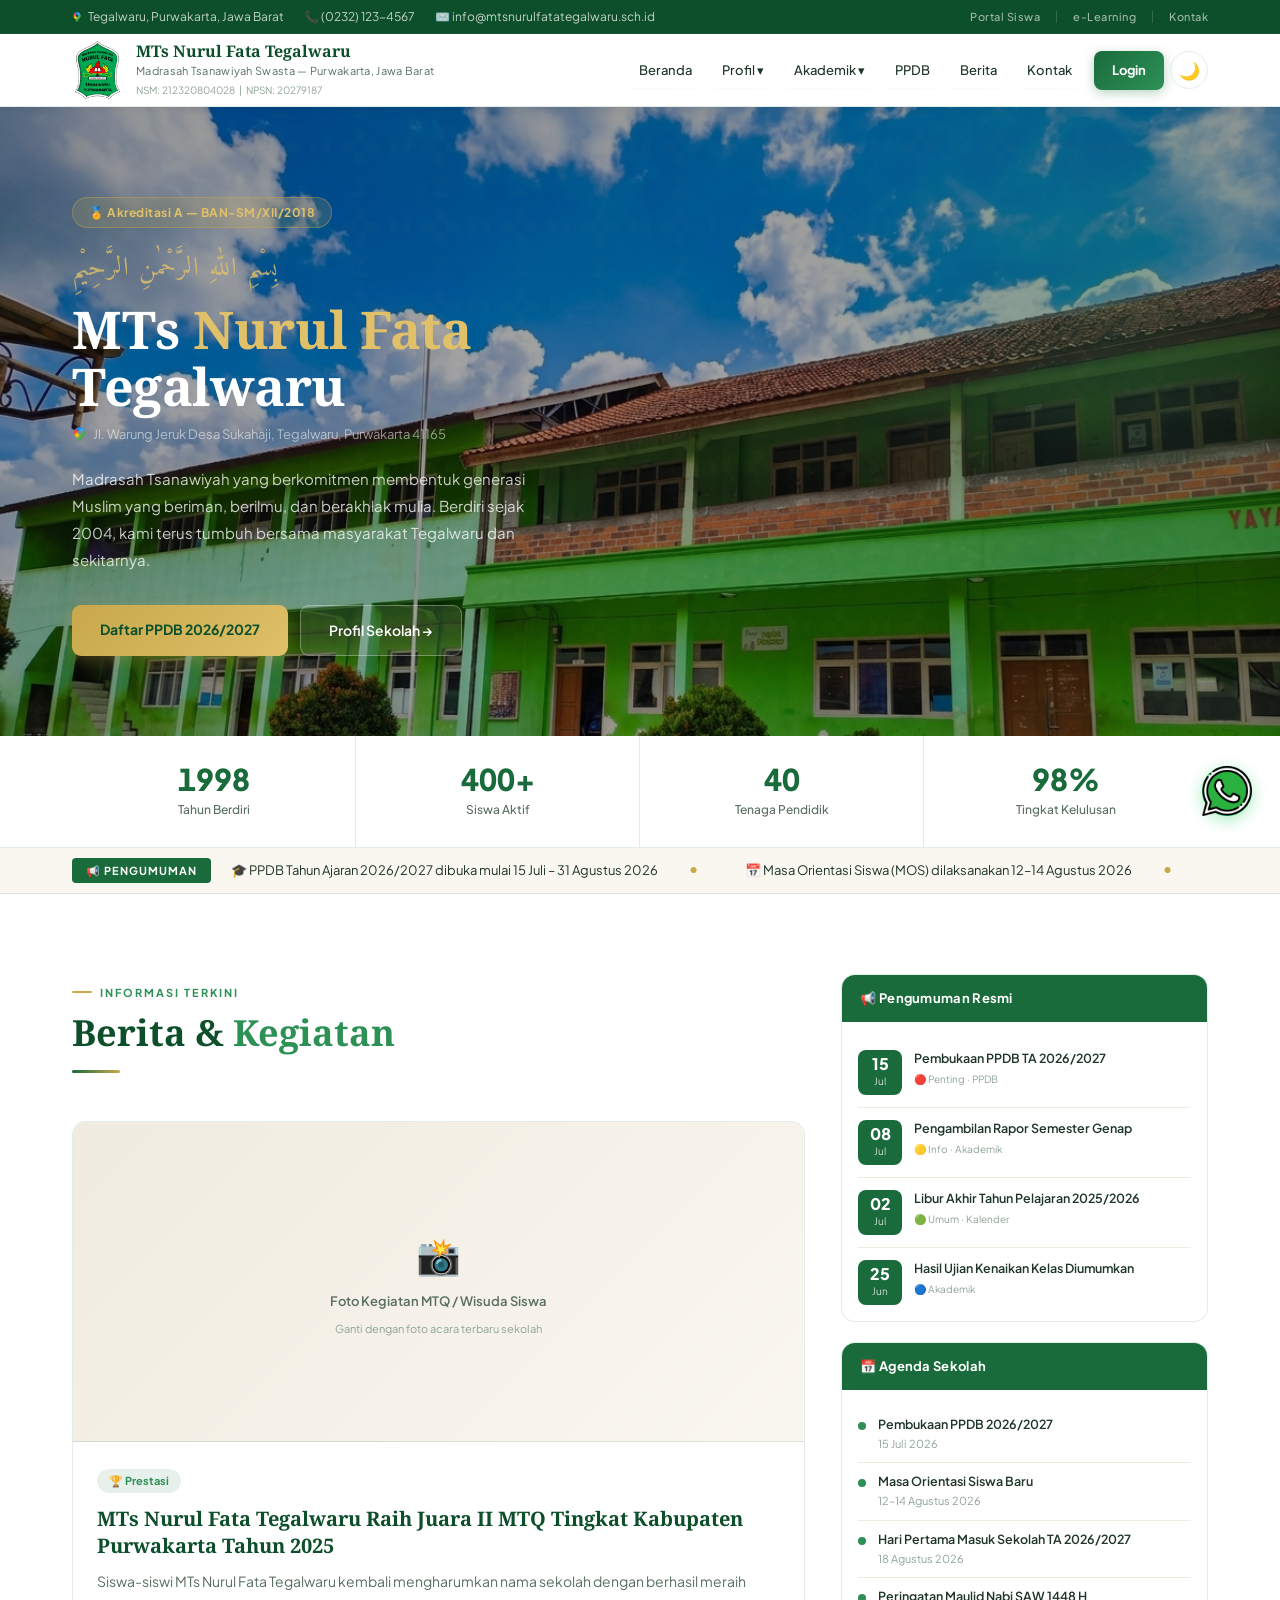
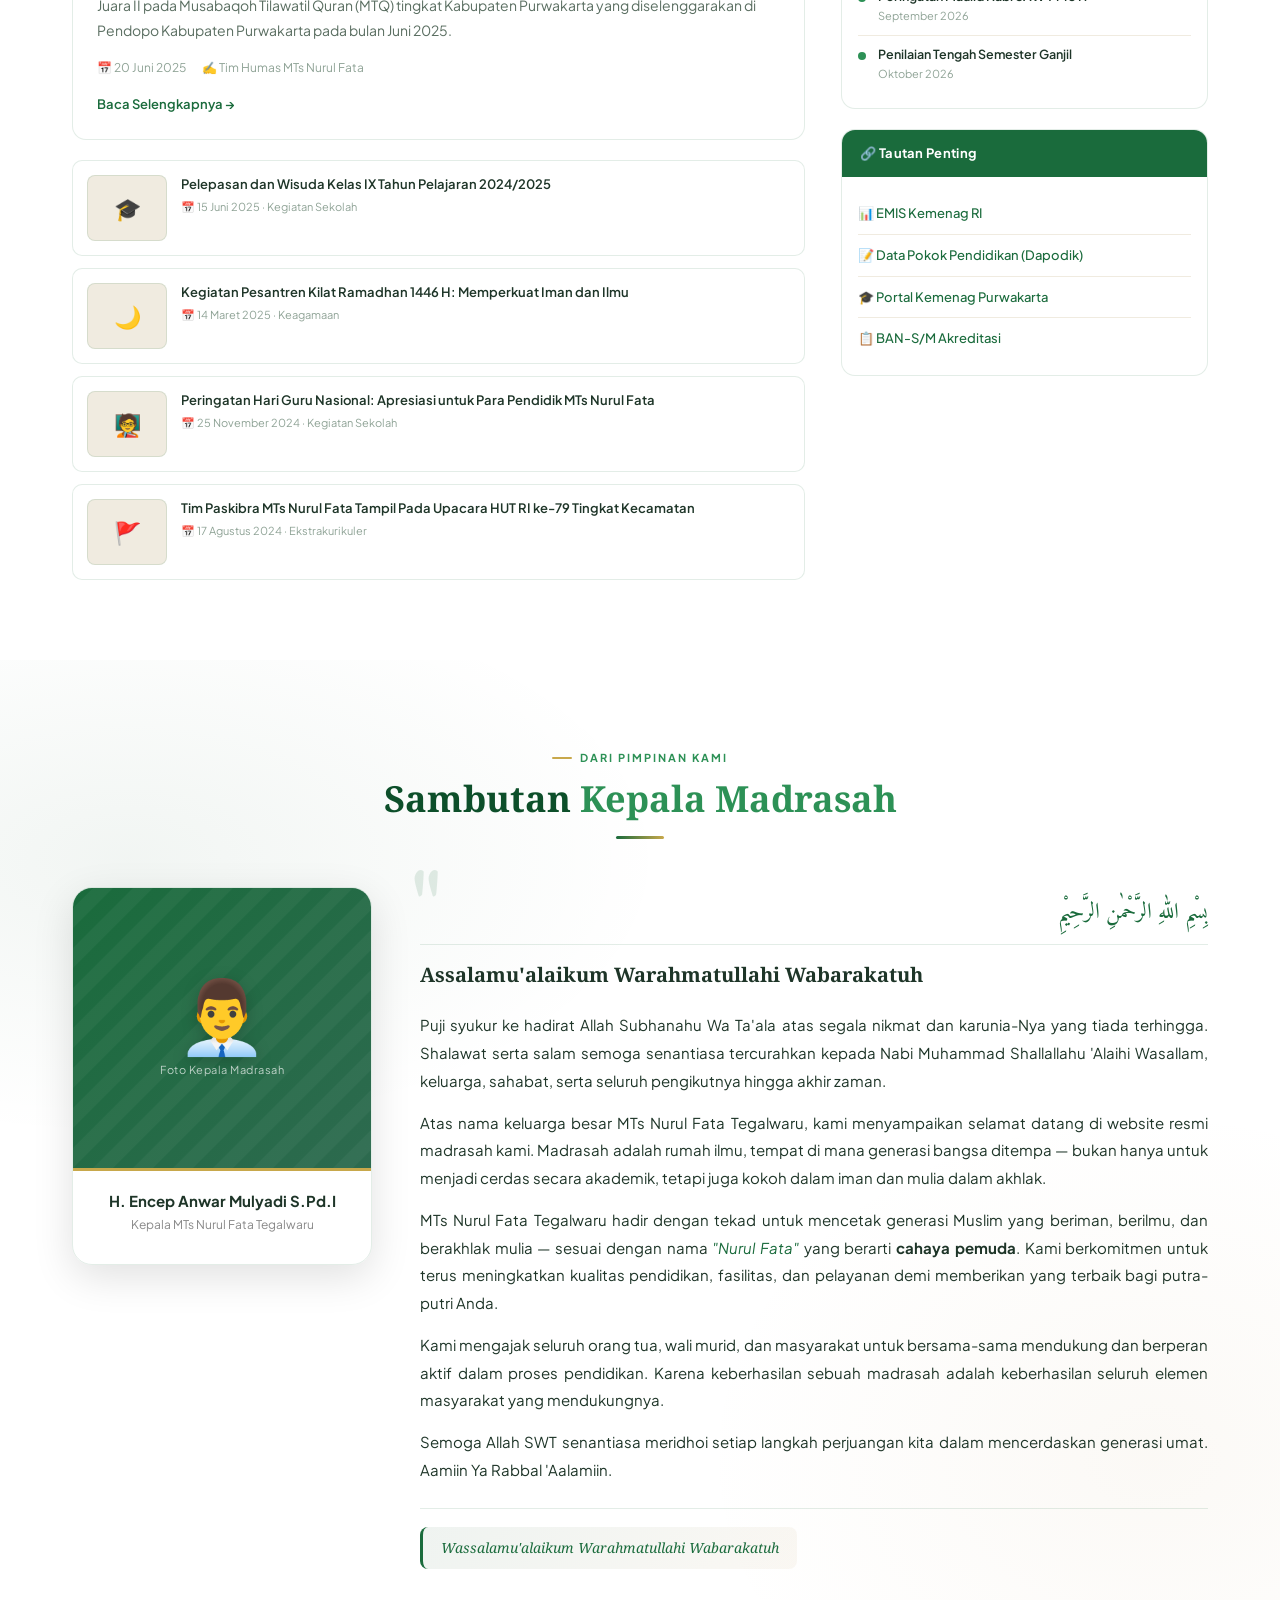
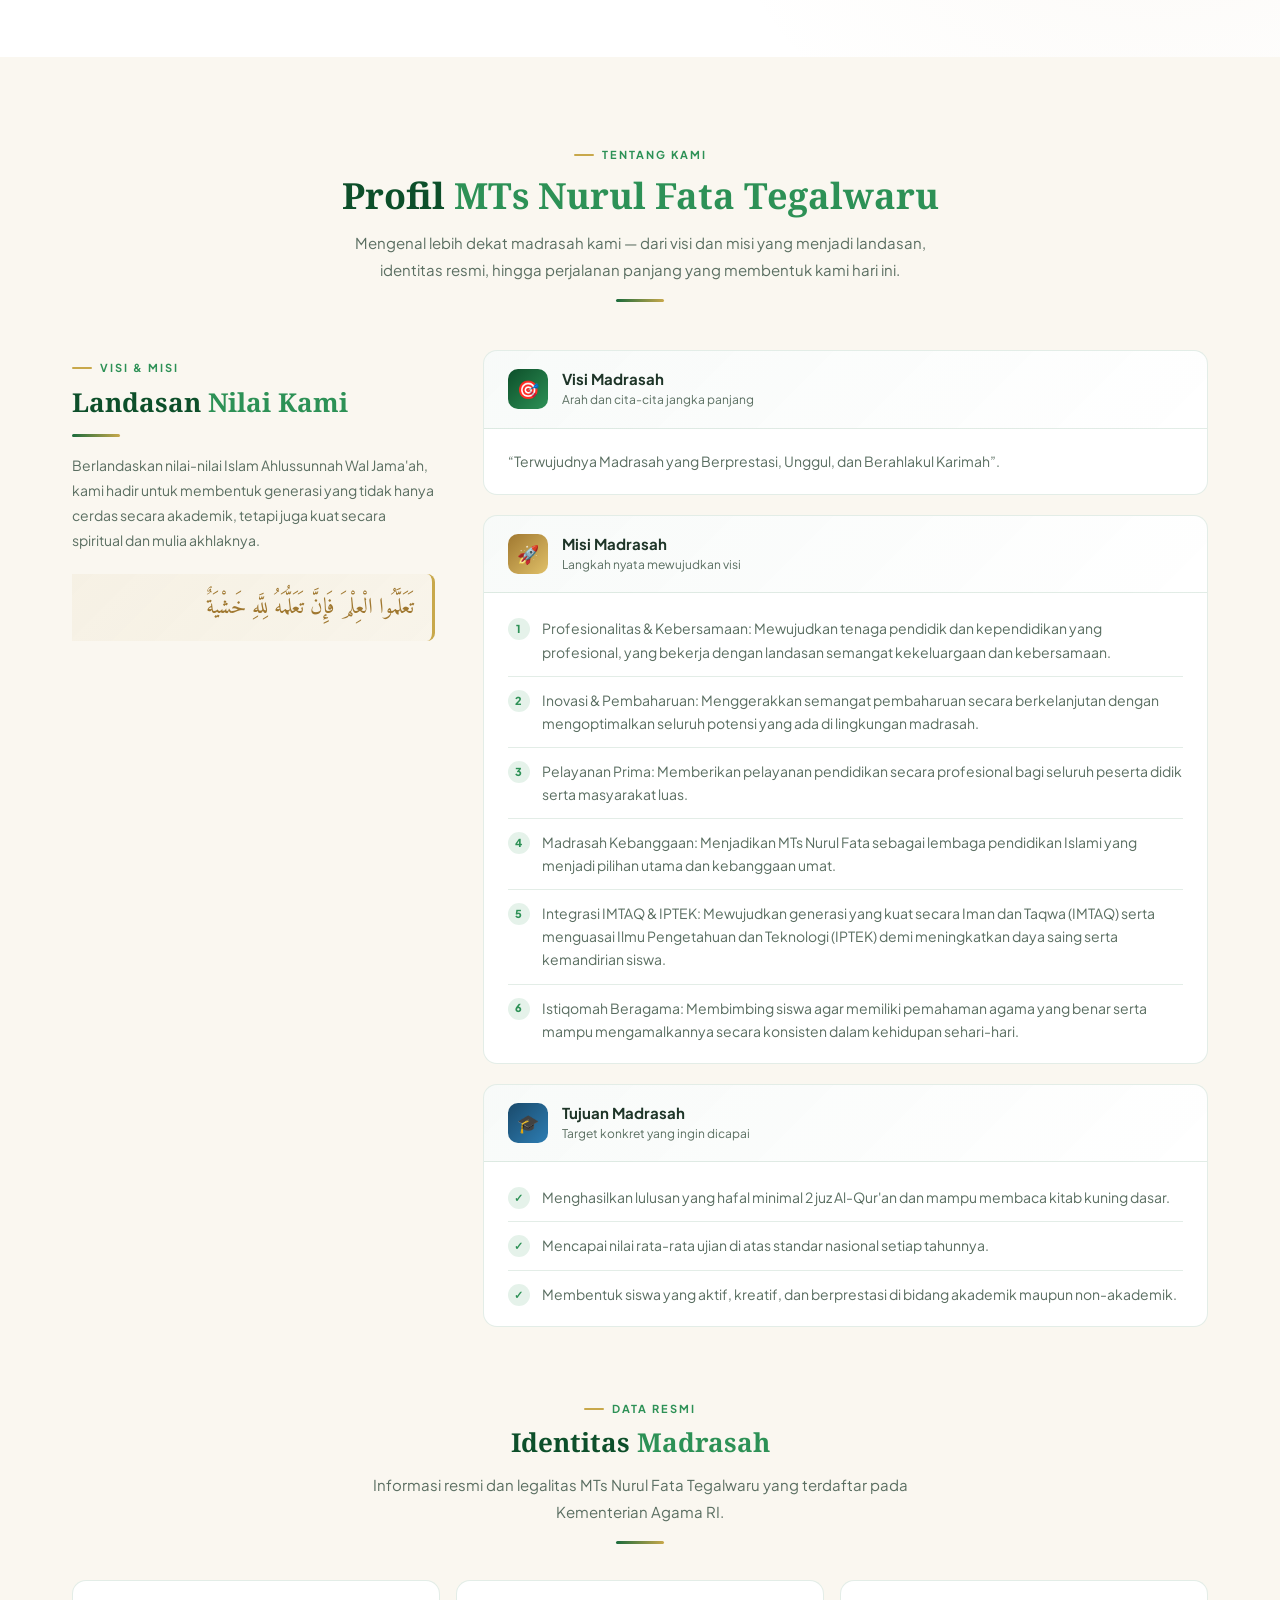
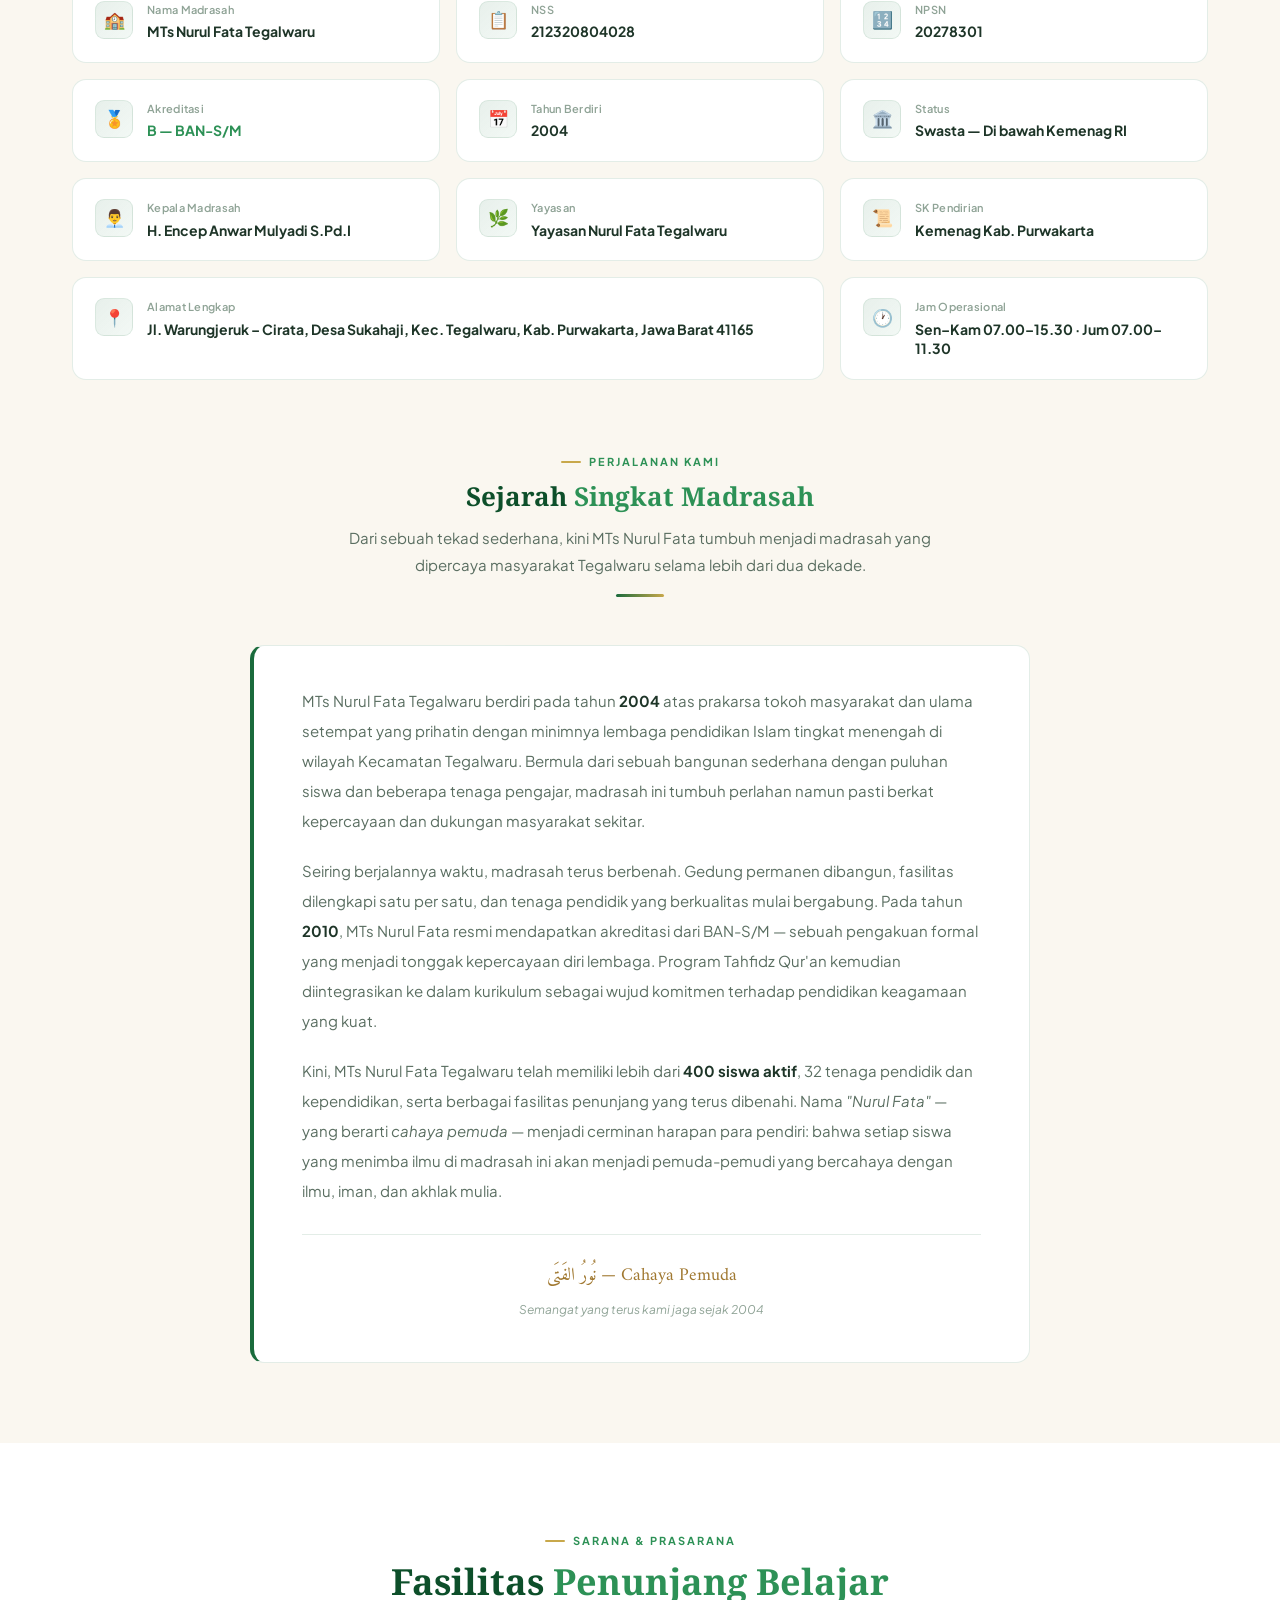
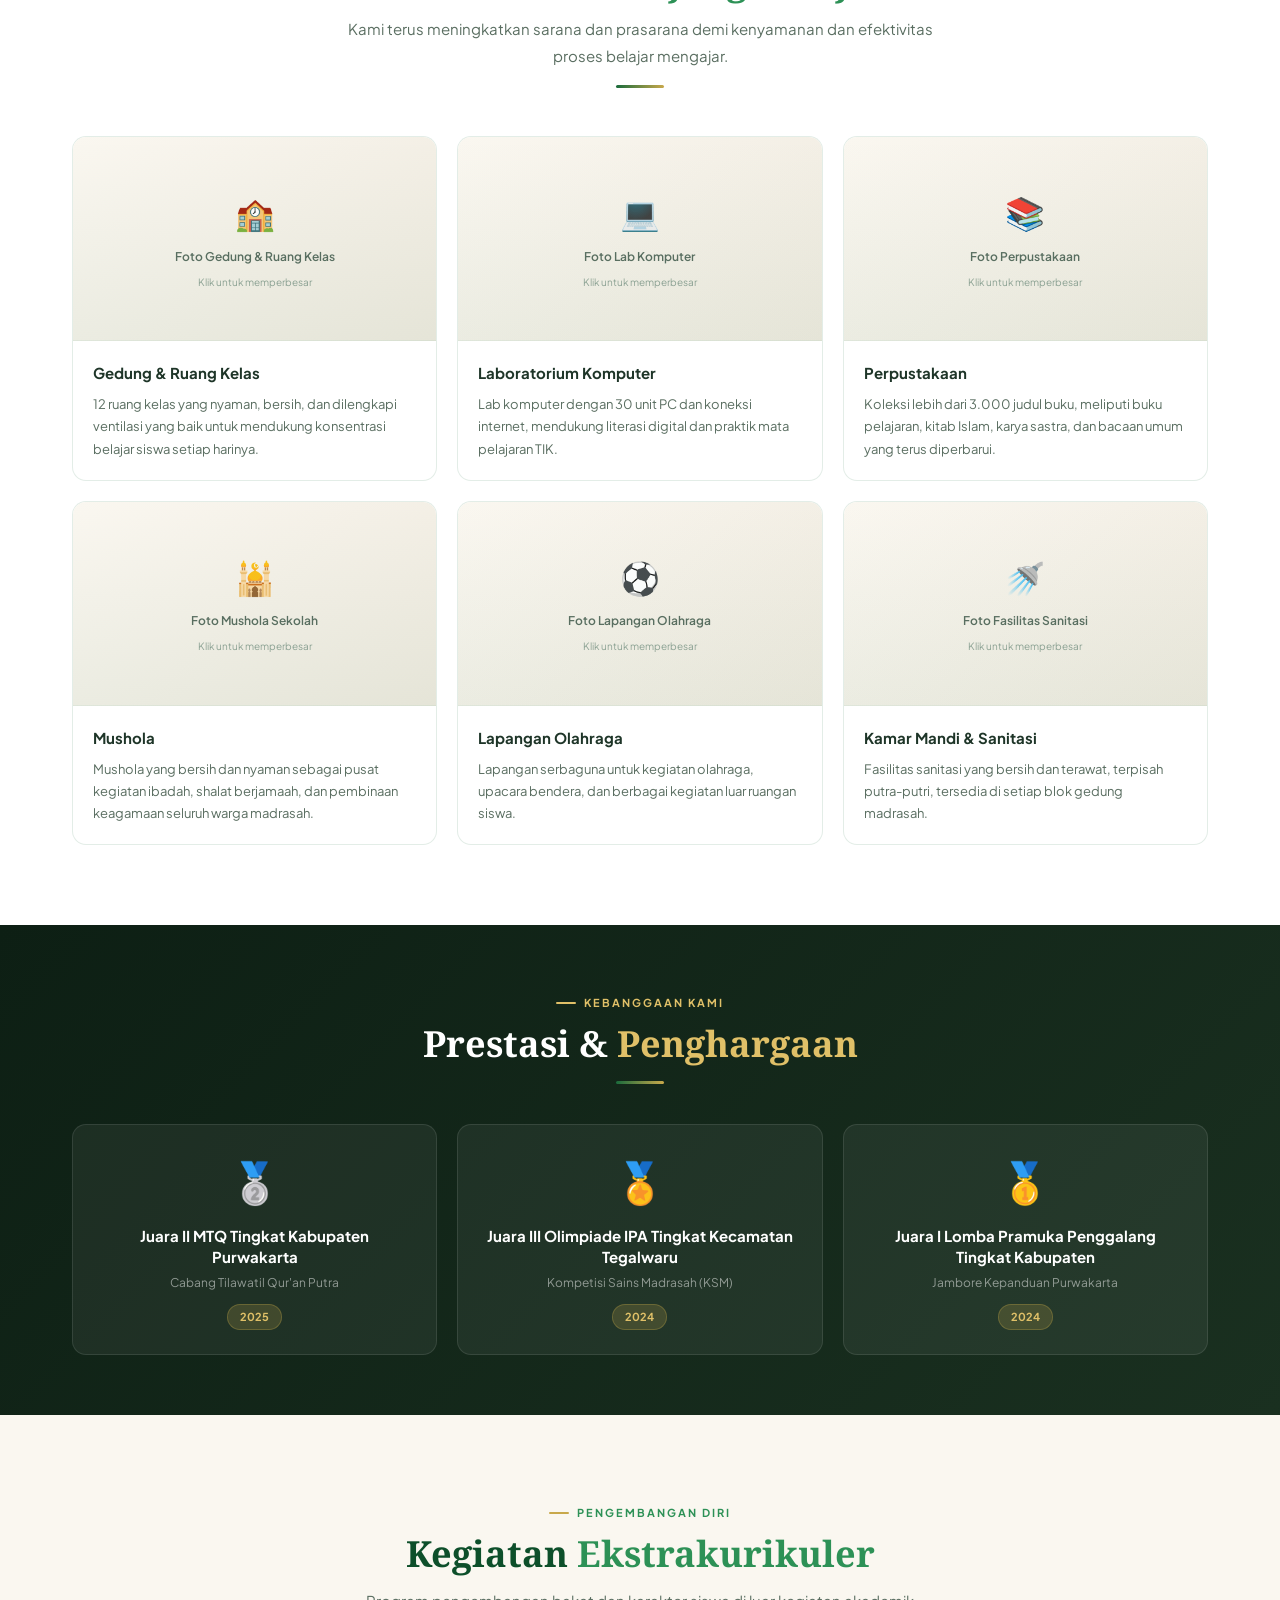
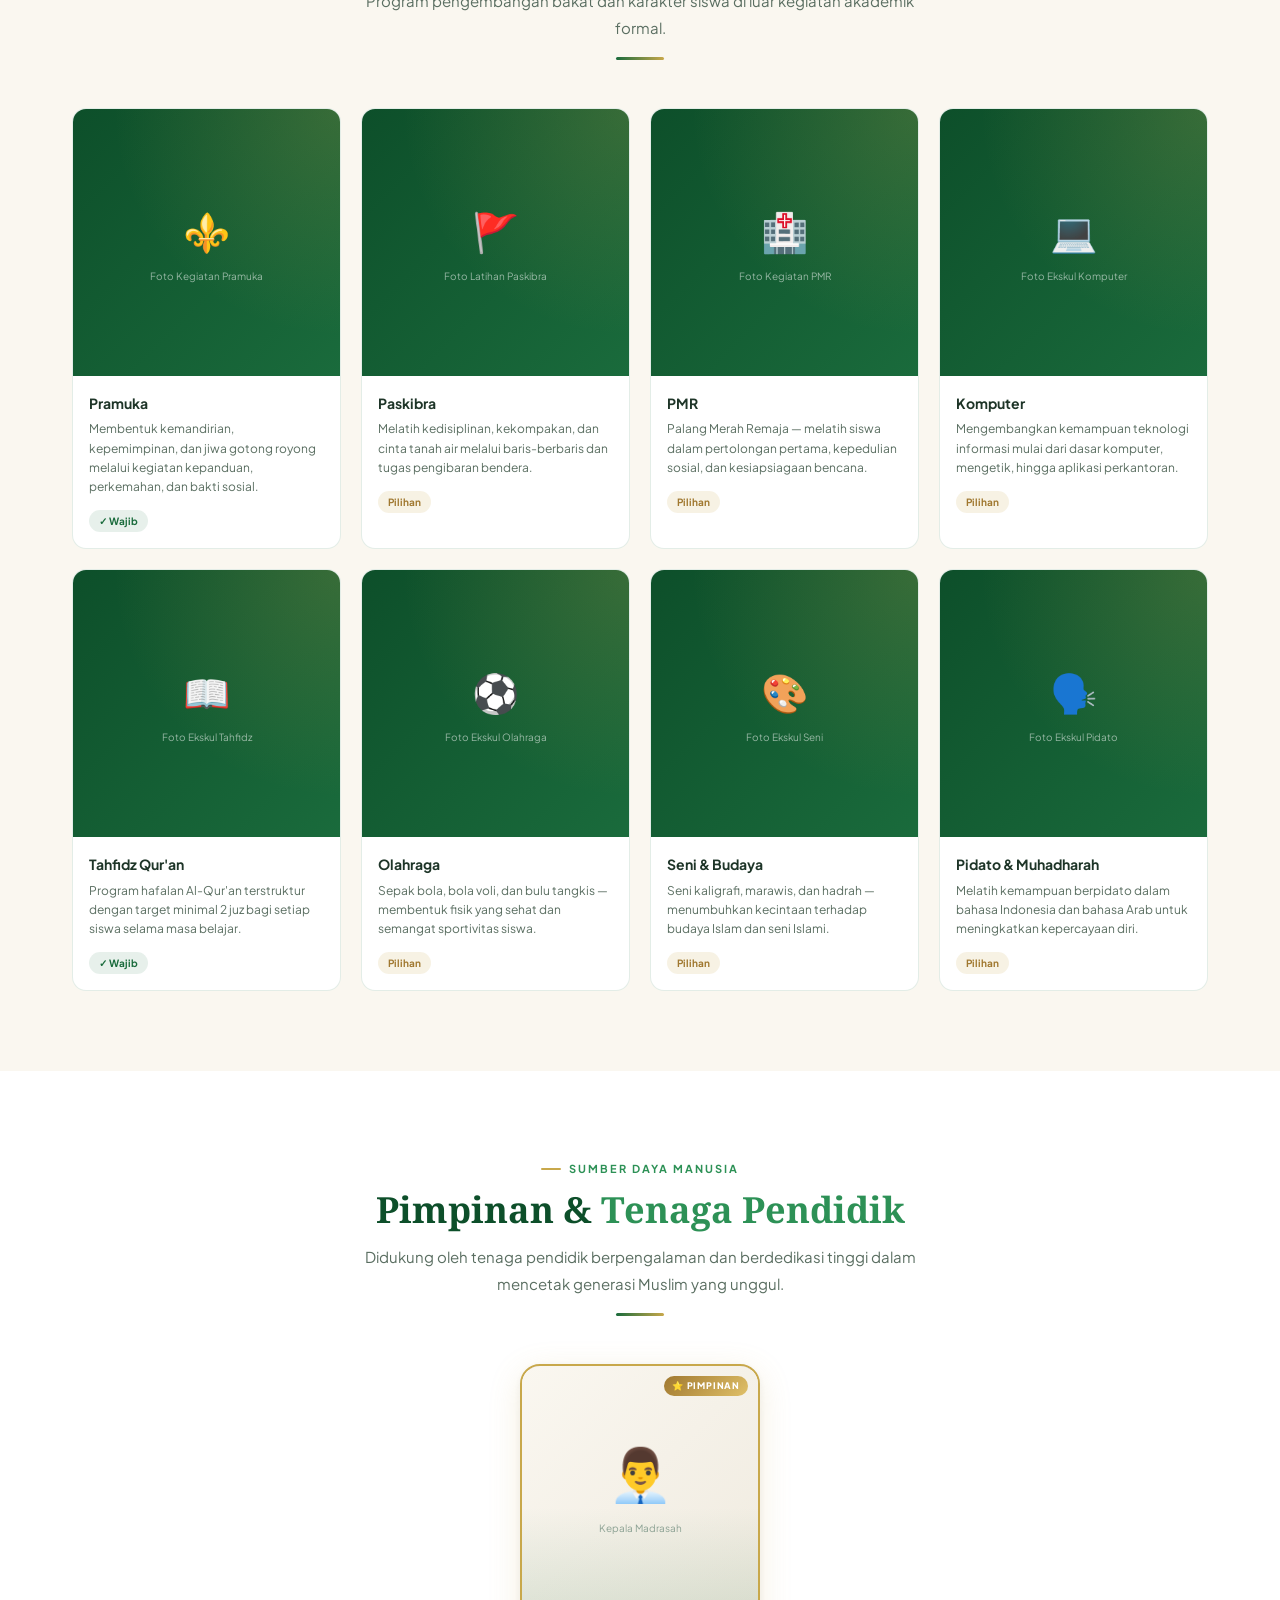
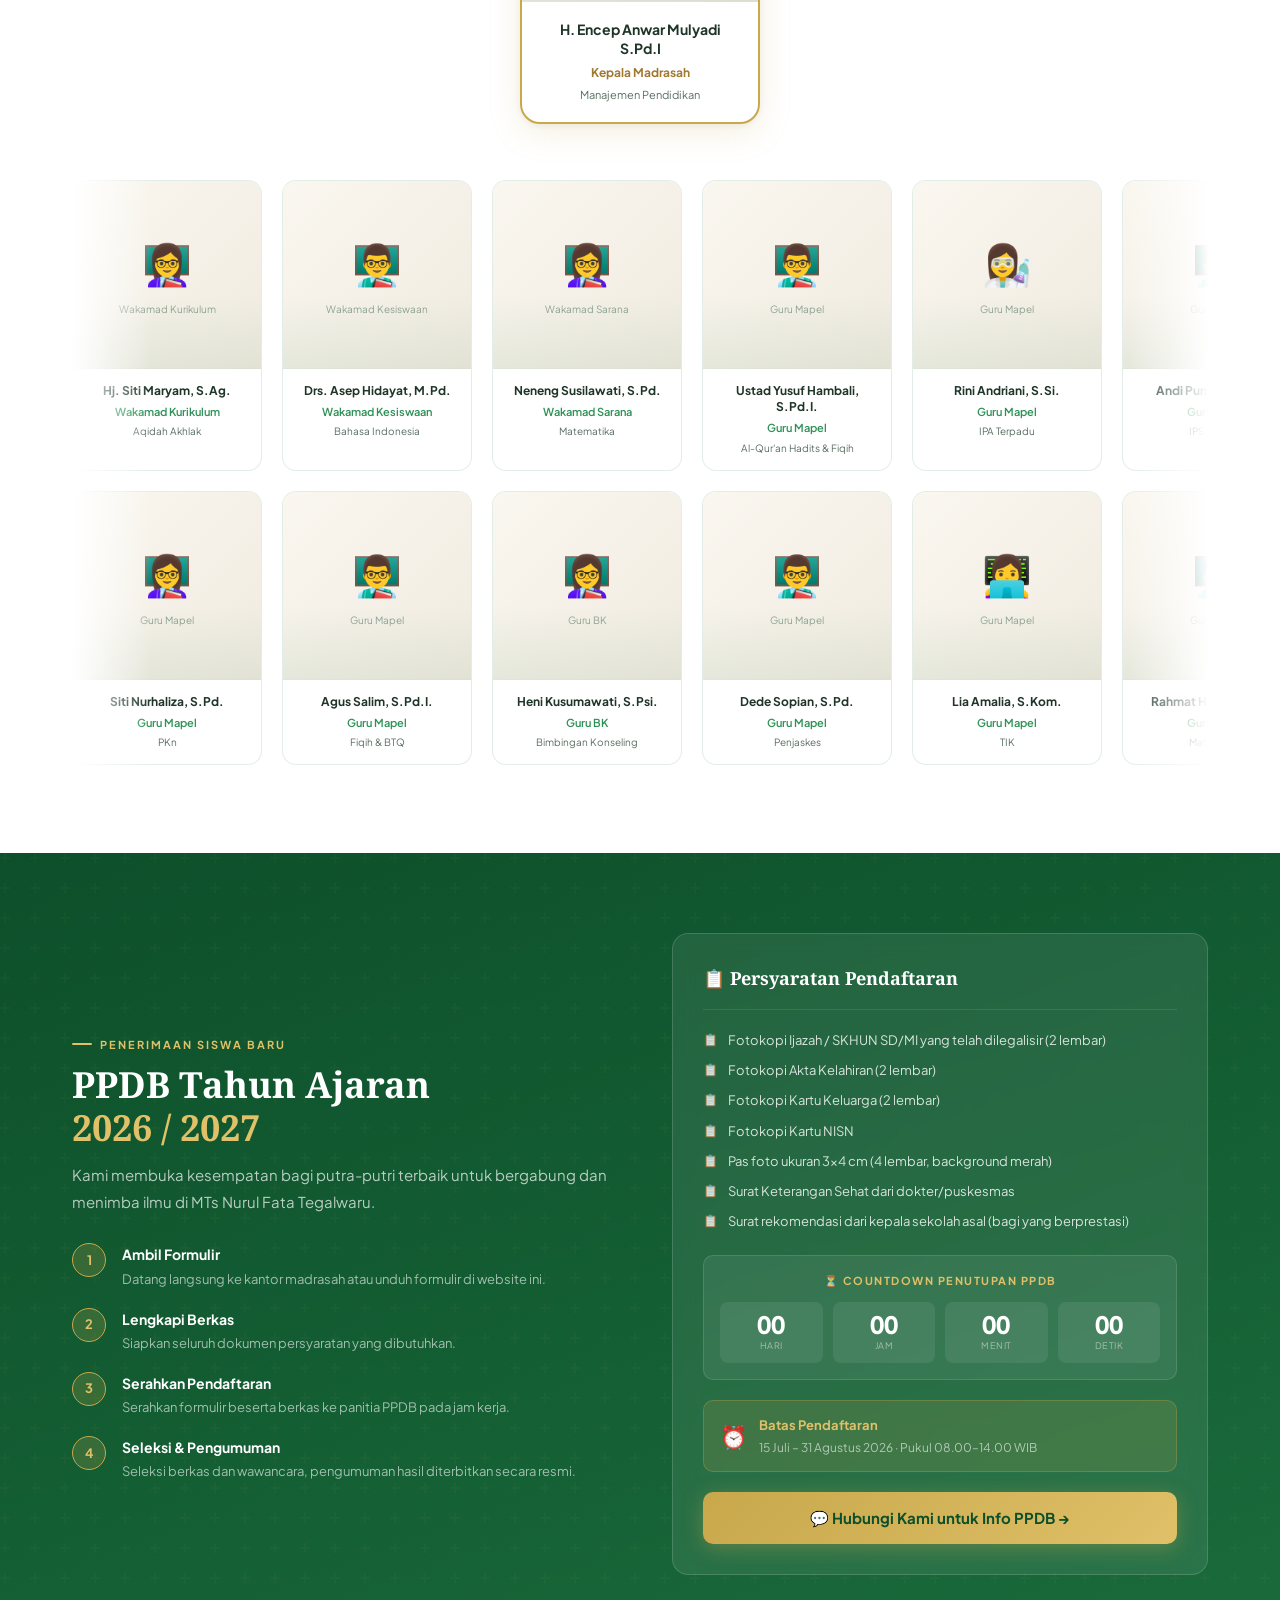
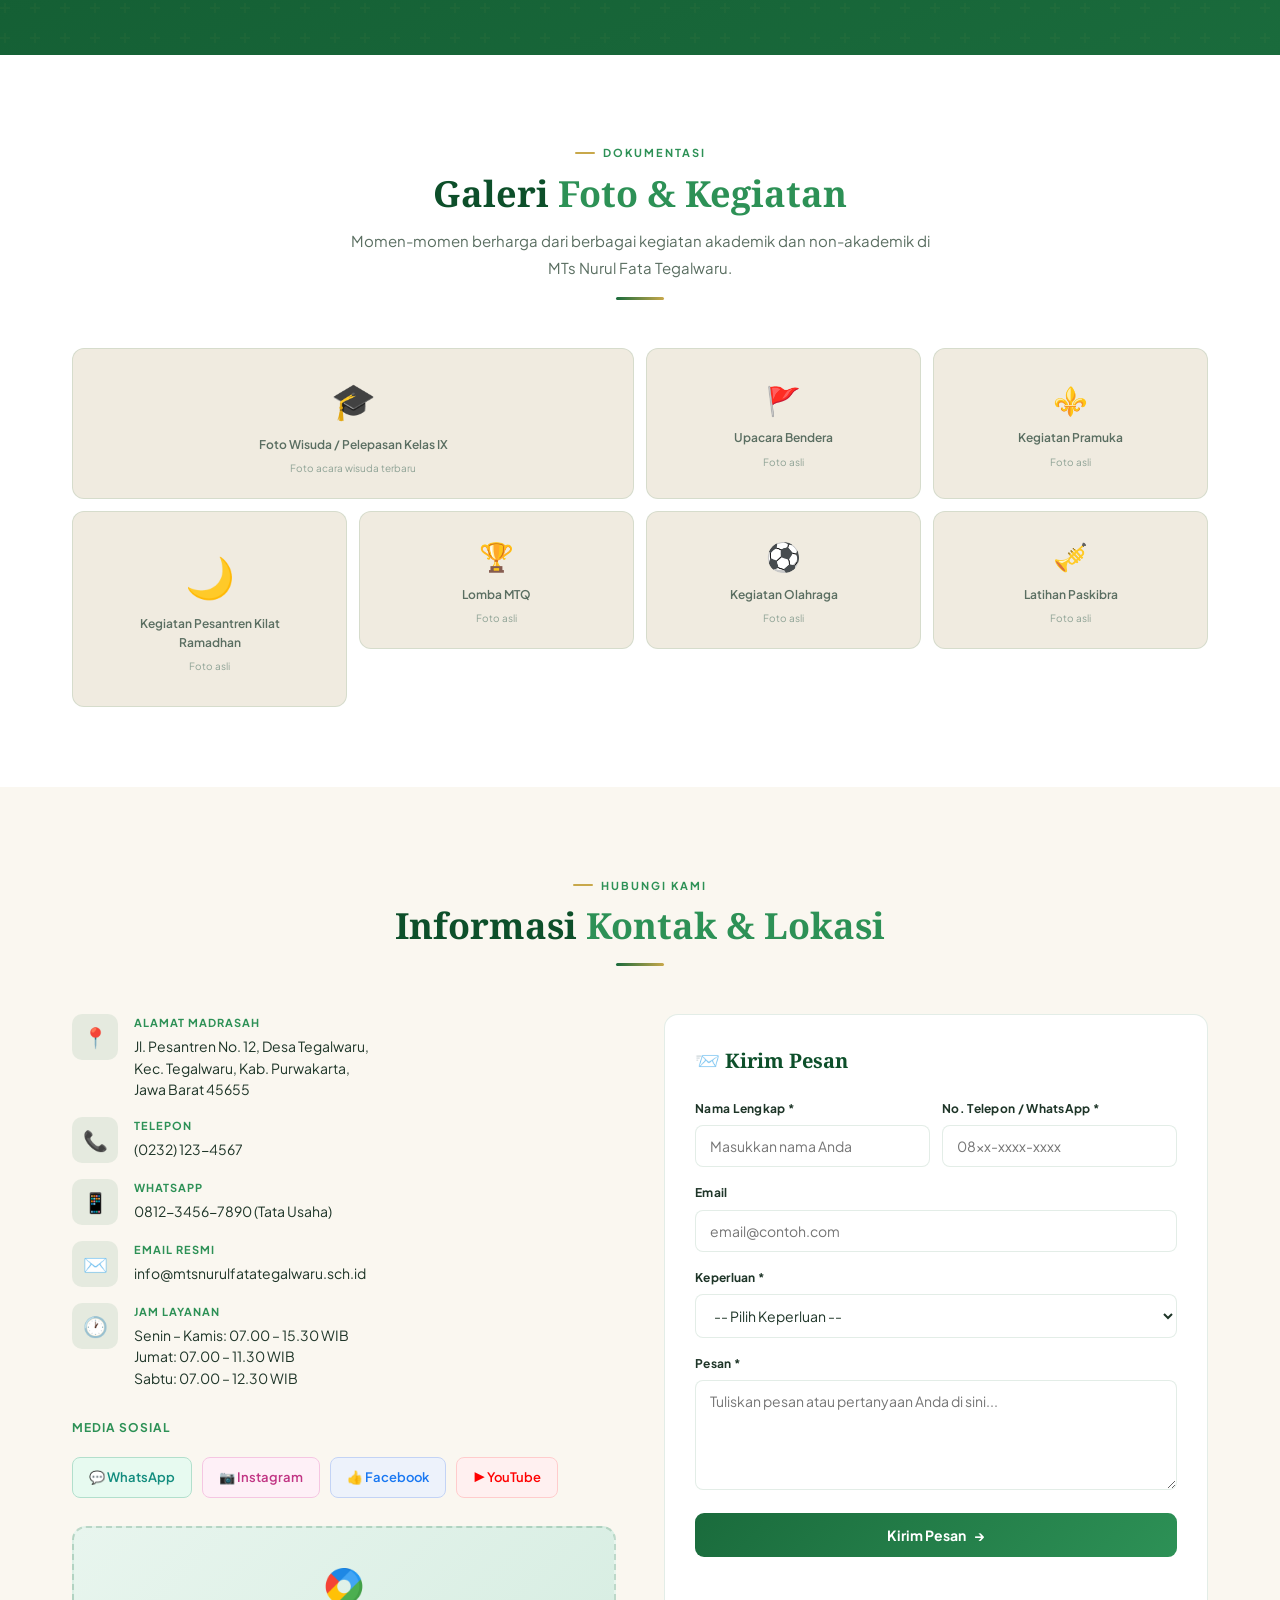
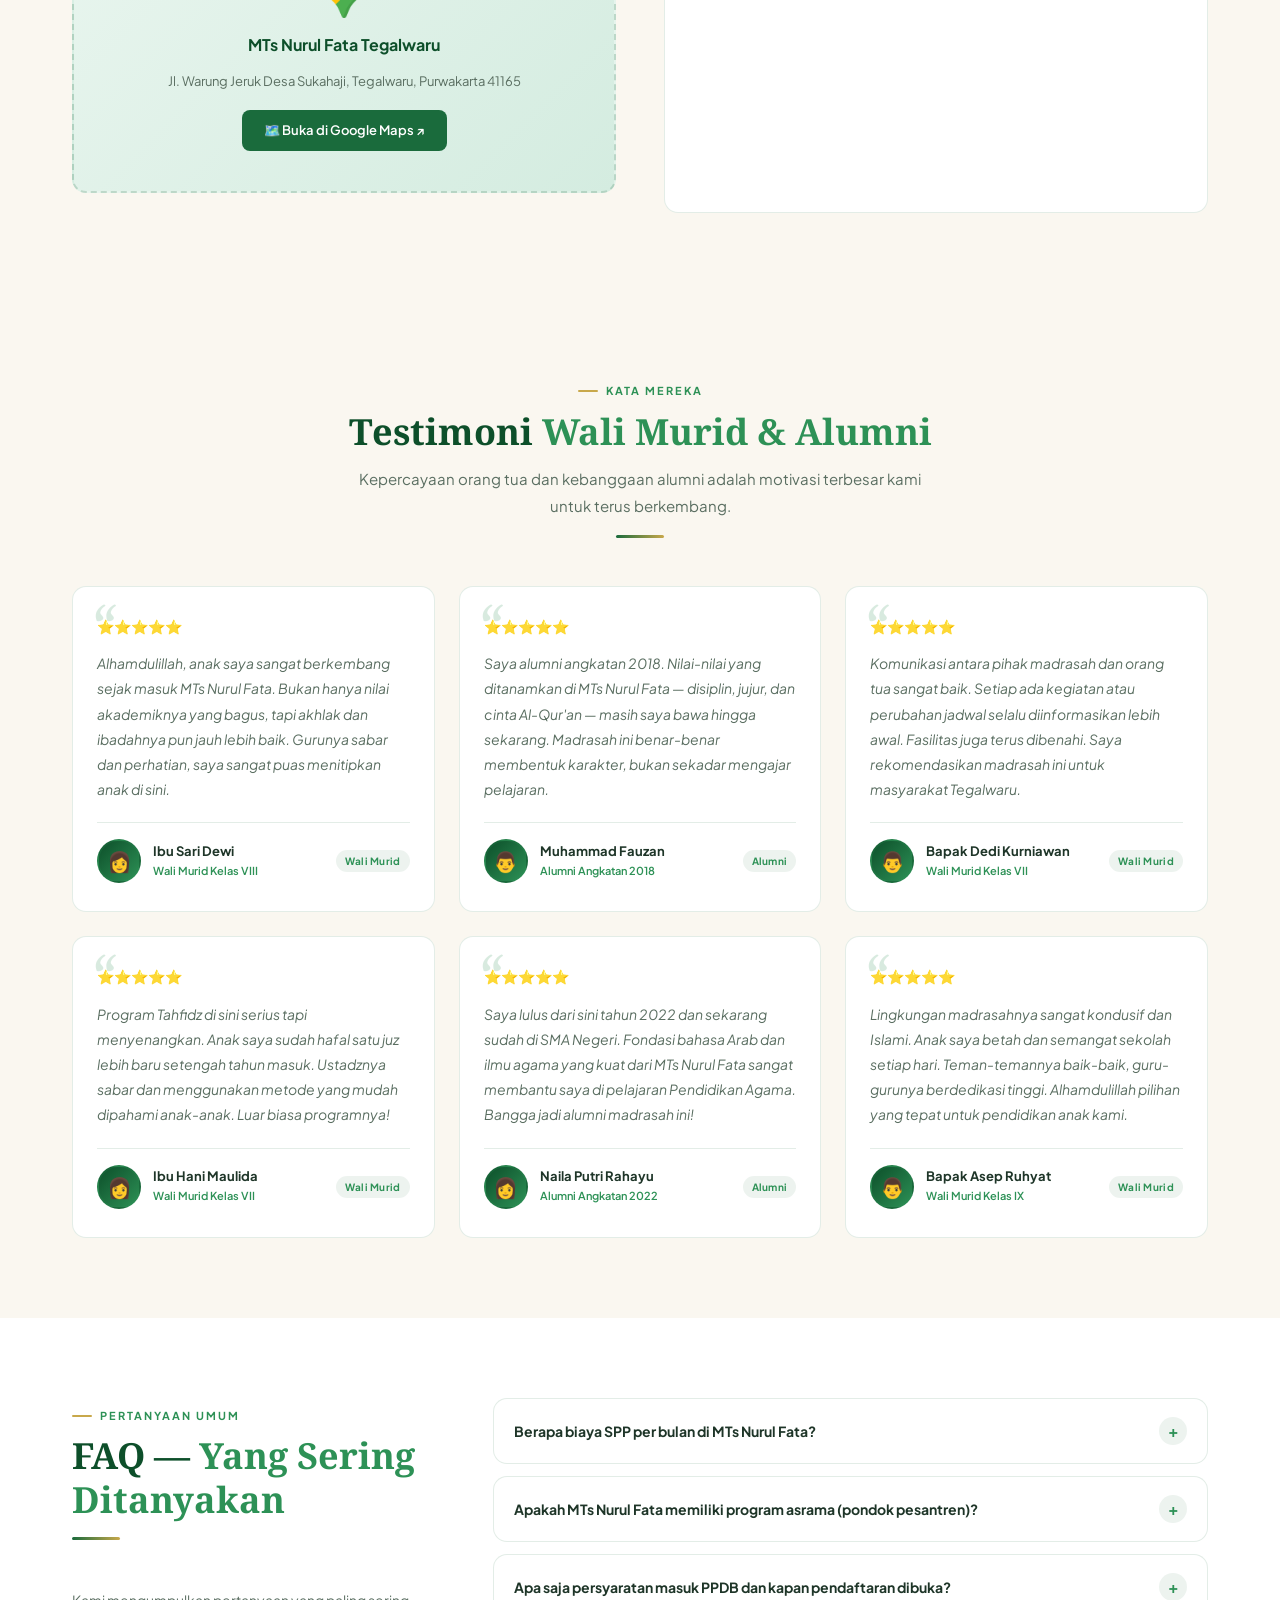
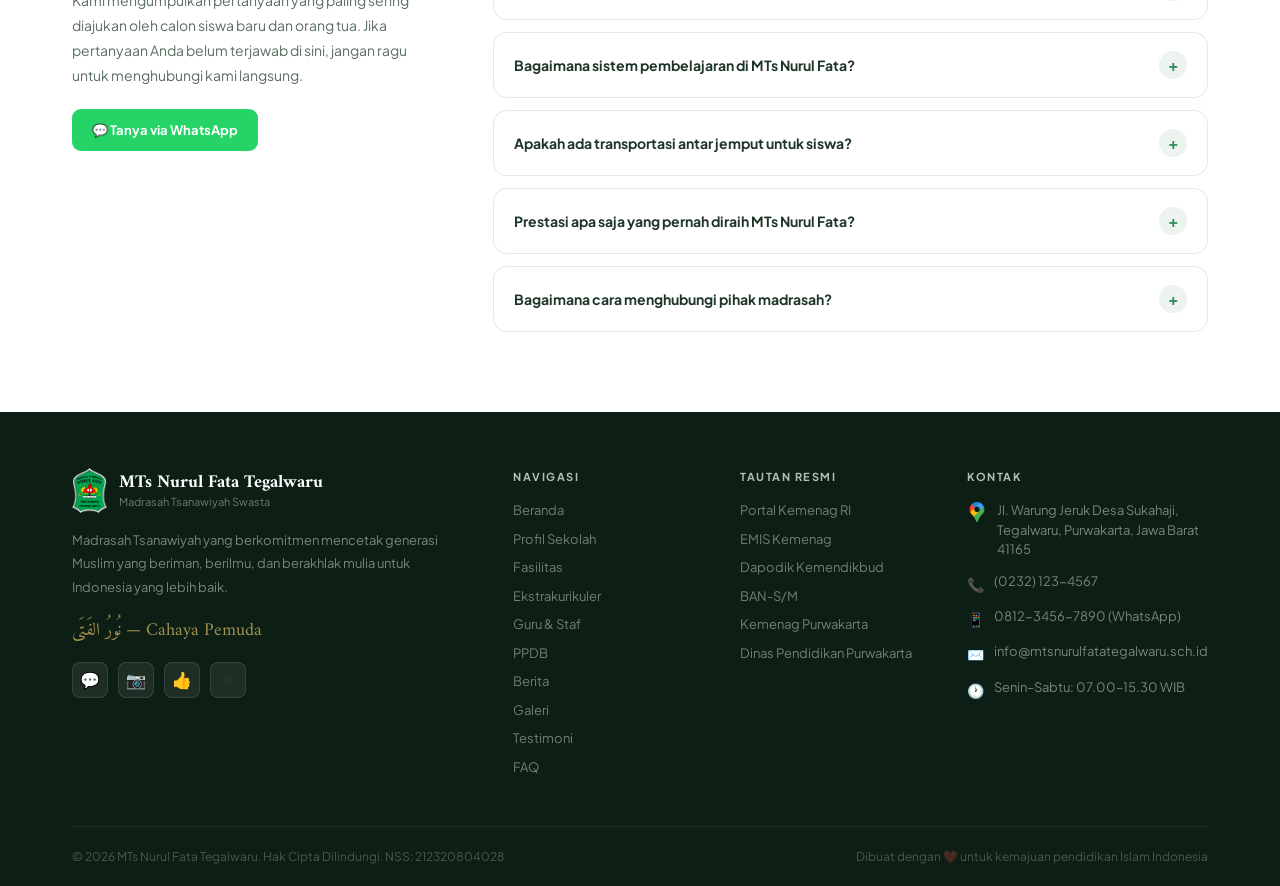
==== commit d0fdc027: "Update index.html" ====
--- a/index.html
+++ b/index.html
@@ -28,7 +28,7 @@
 
 <!-- ══ WHATSAPP FLOATING ══ -->
 <a id="waFloat" href="https://wa.me/6281234567890?text=Assalamu'alaikum%2C%20saya%20ingin%20bertanya%20tentang%20MTs%20Nurul%20Fata%20Tegalwaru" target="_blank" title="Chat WhatsApp">
-  <img src="WhatsApp2.png" width="50">
+  <img src="whatsapp2.png" width="50">
 </a>
 
 <!-- ══ LIGHTBOX ══ -->
